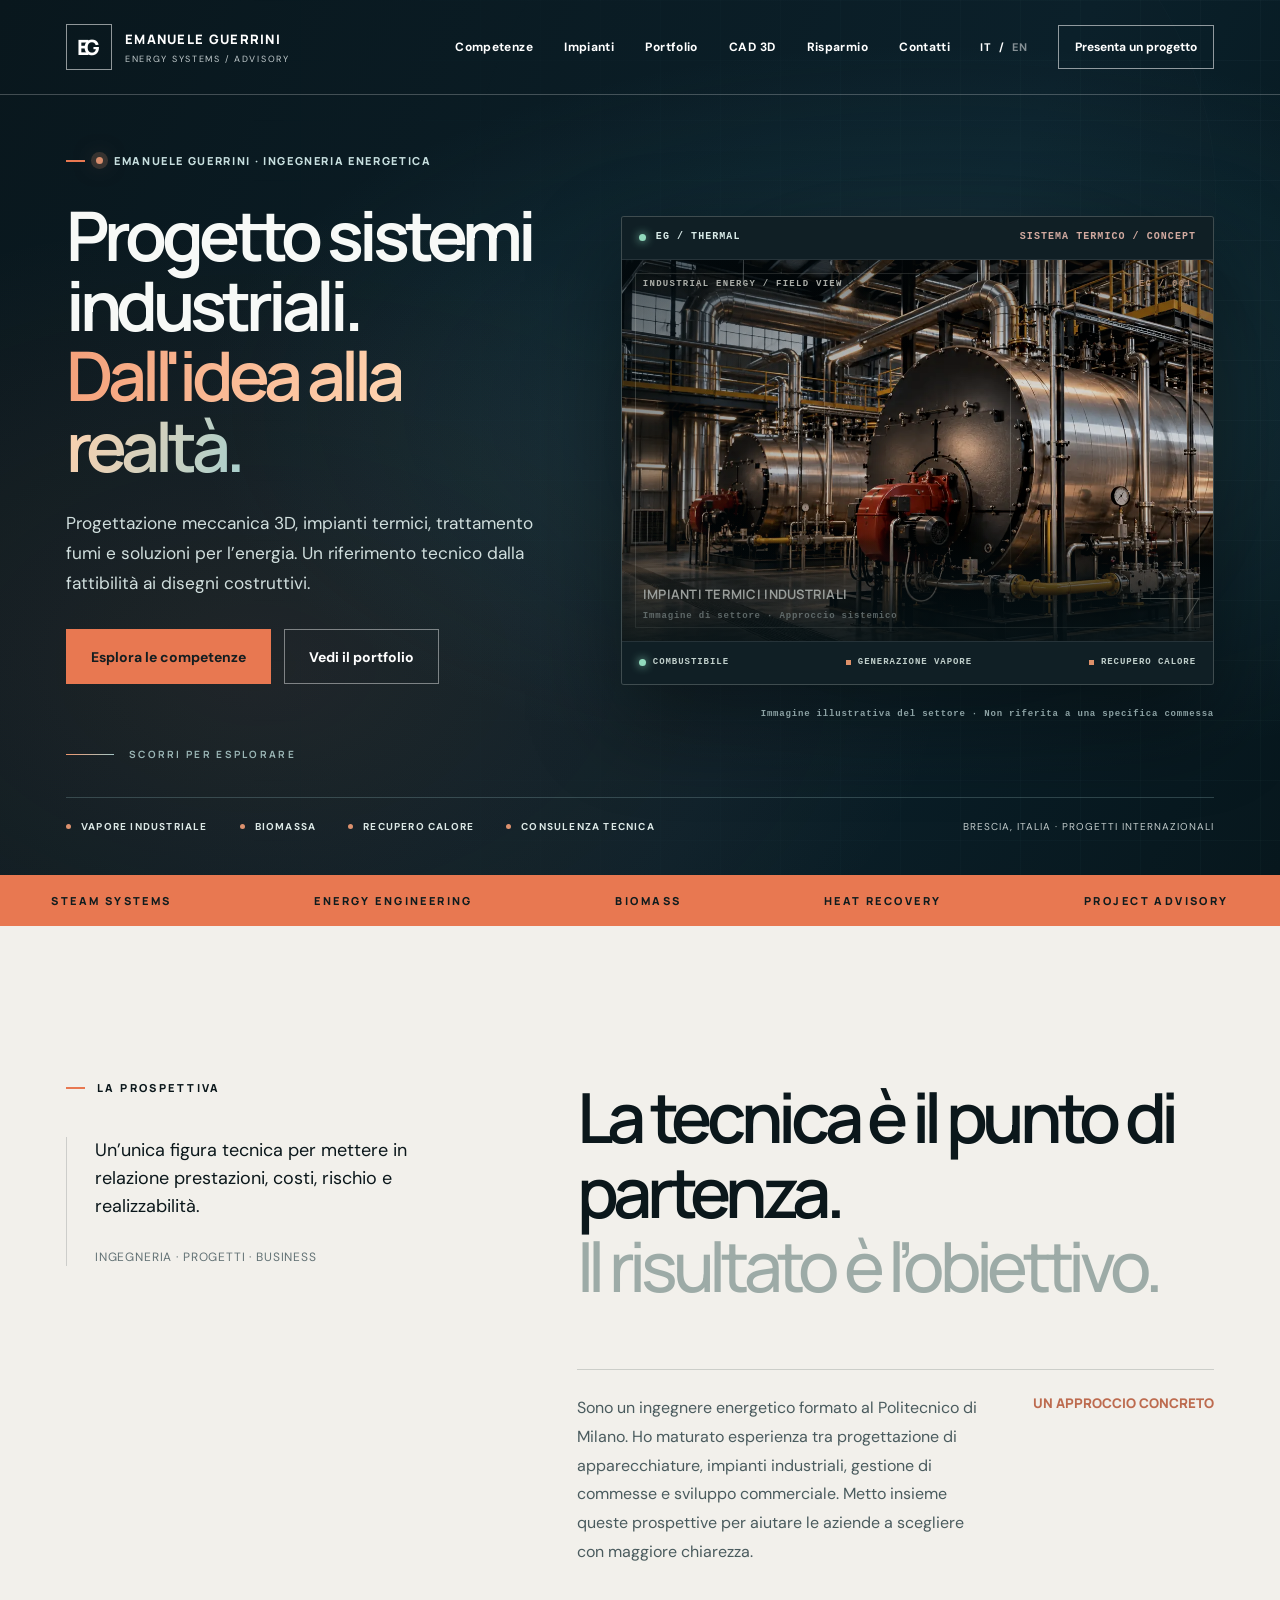
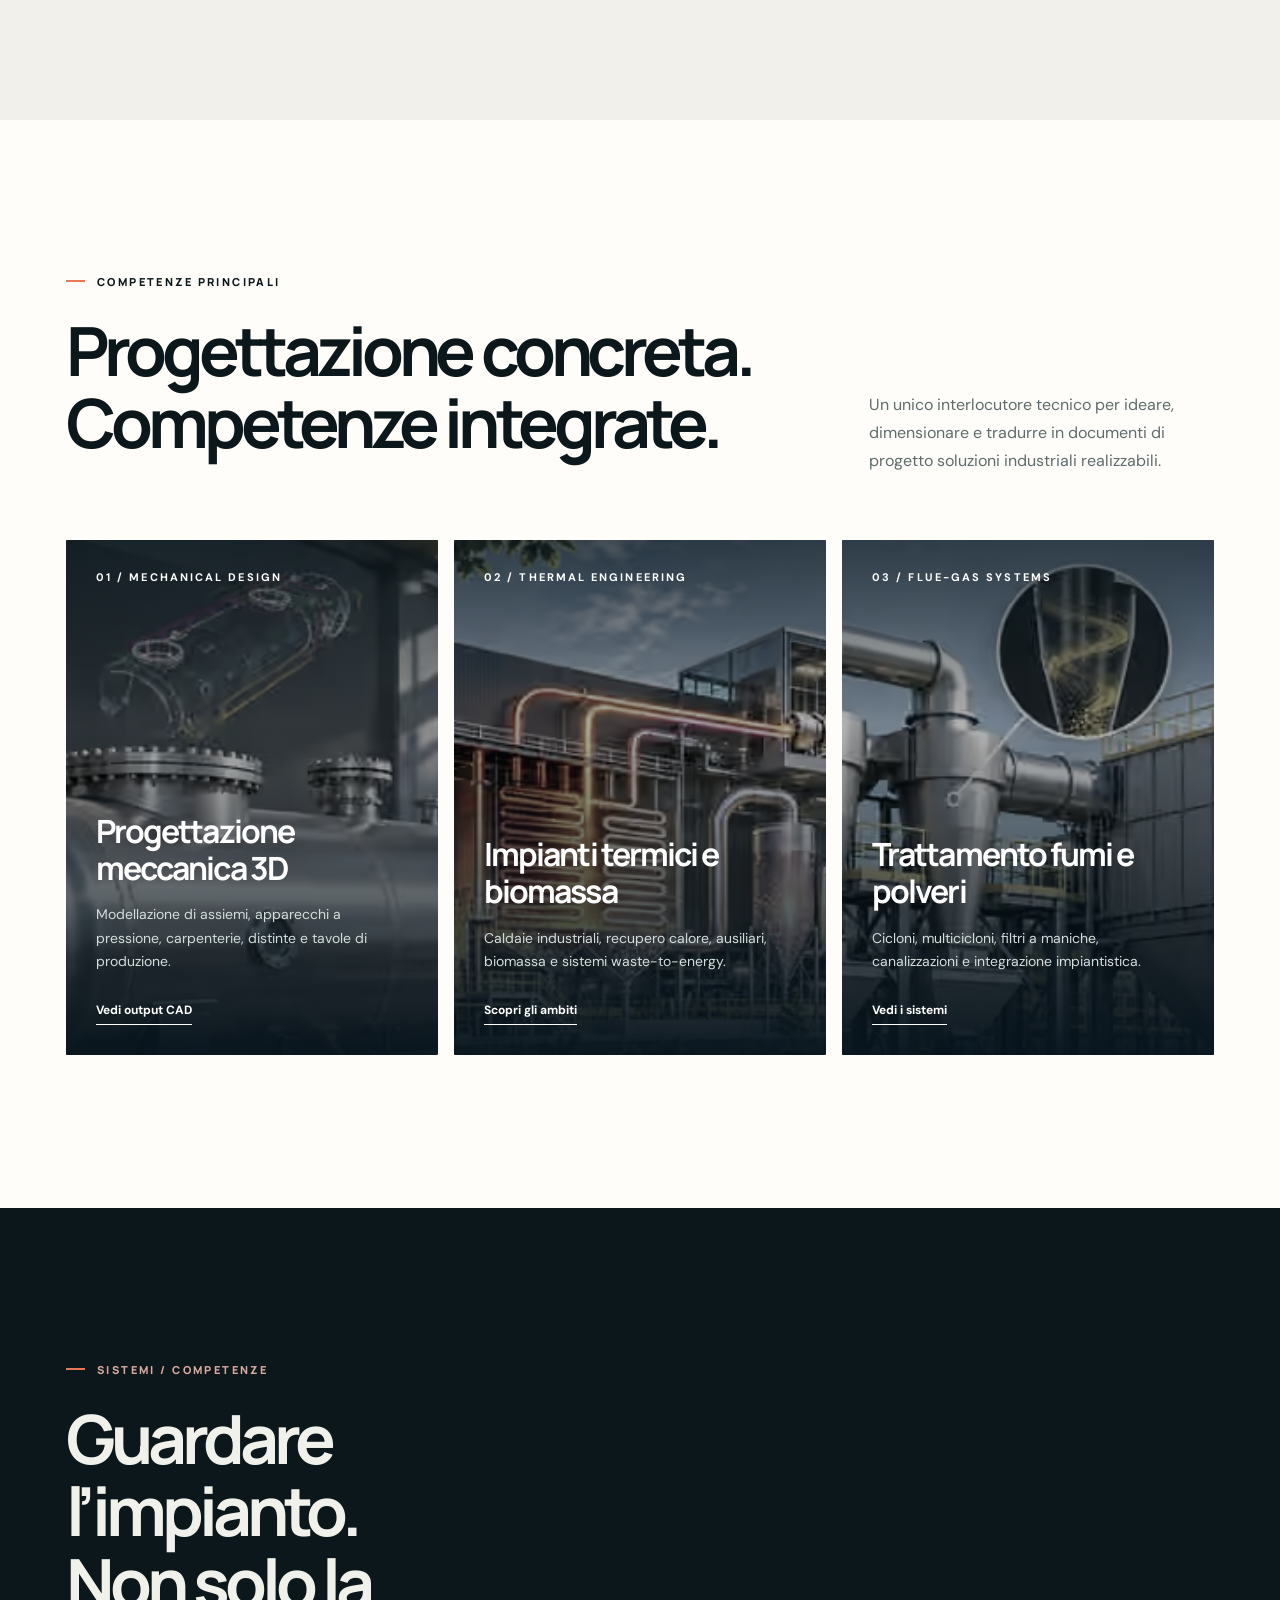
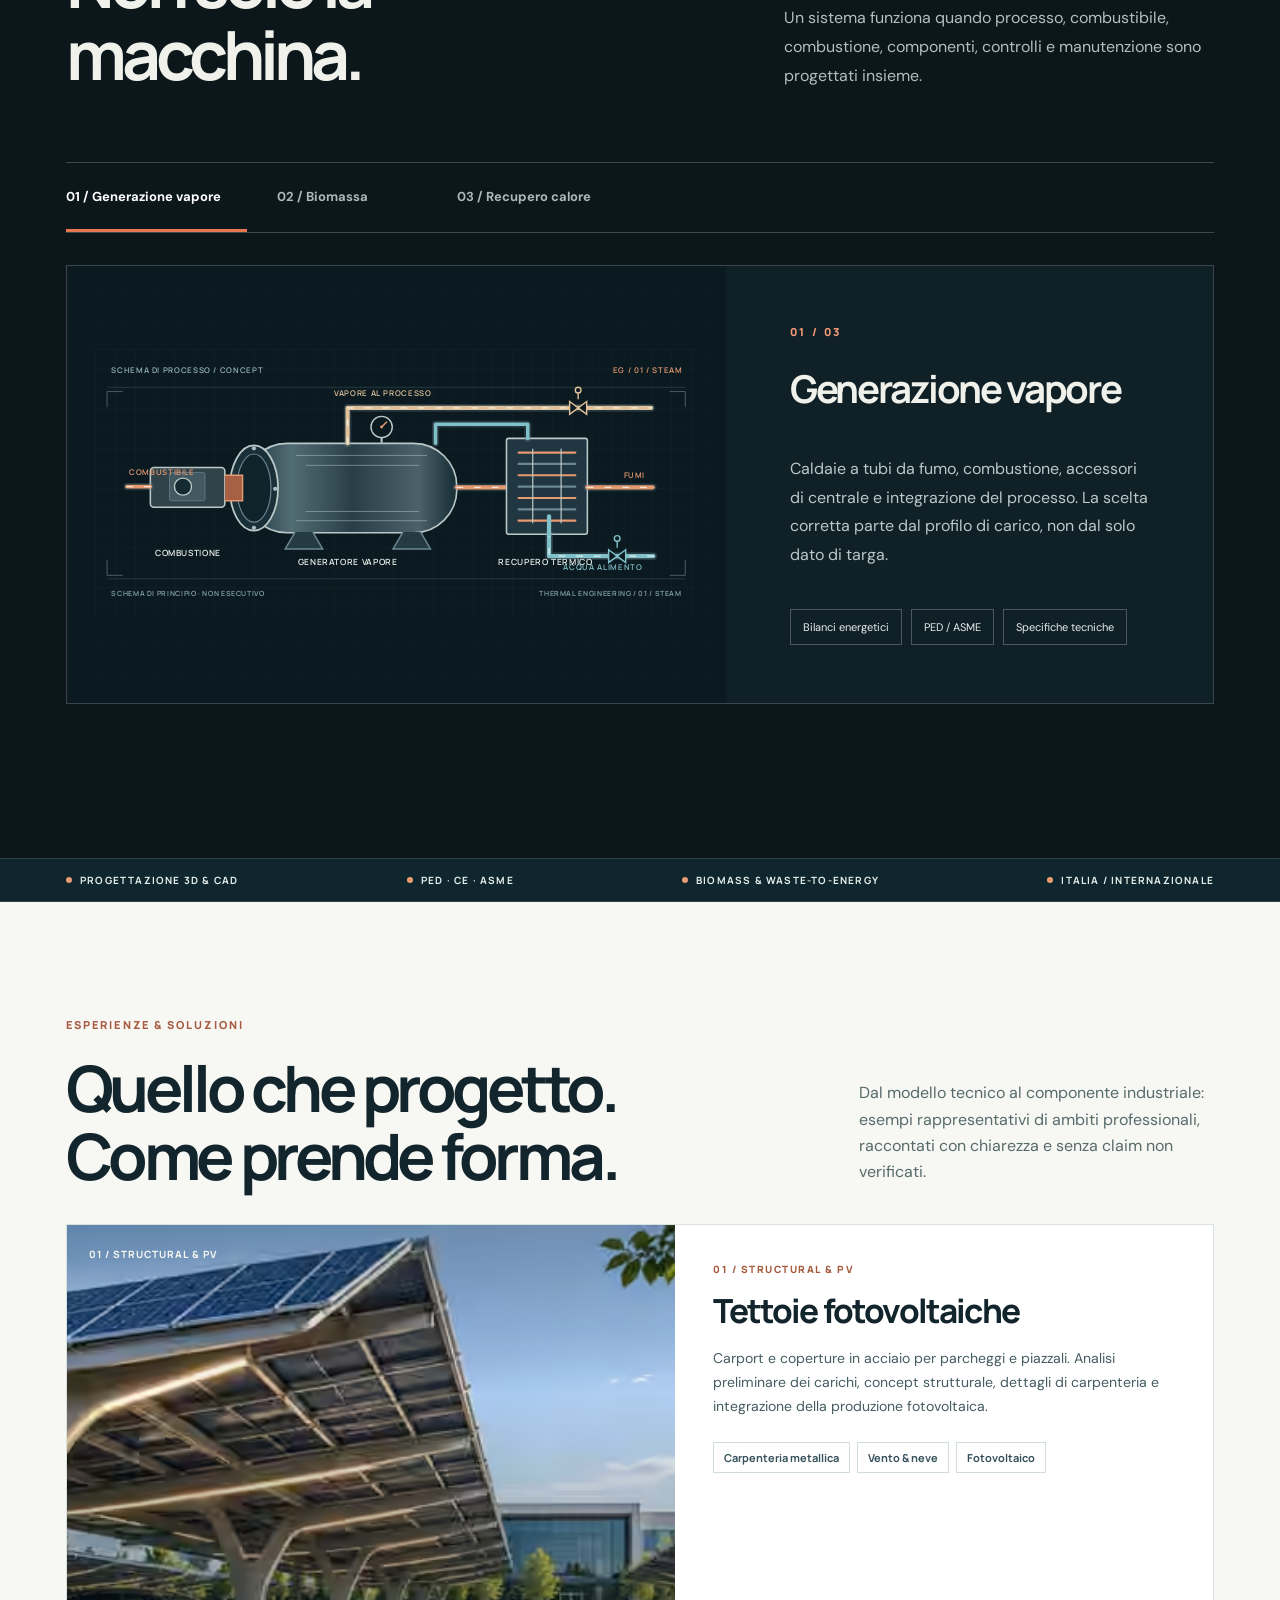
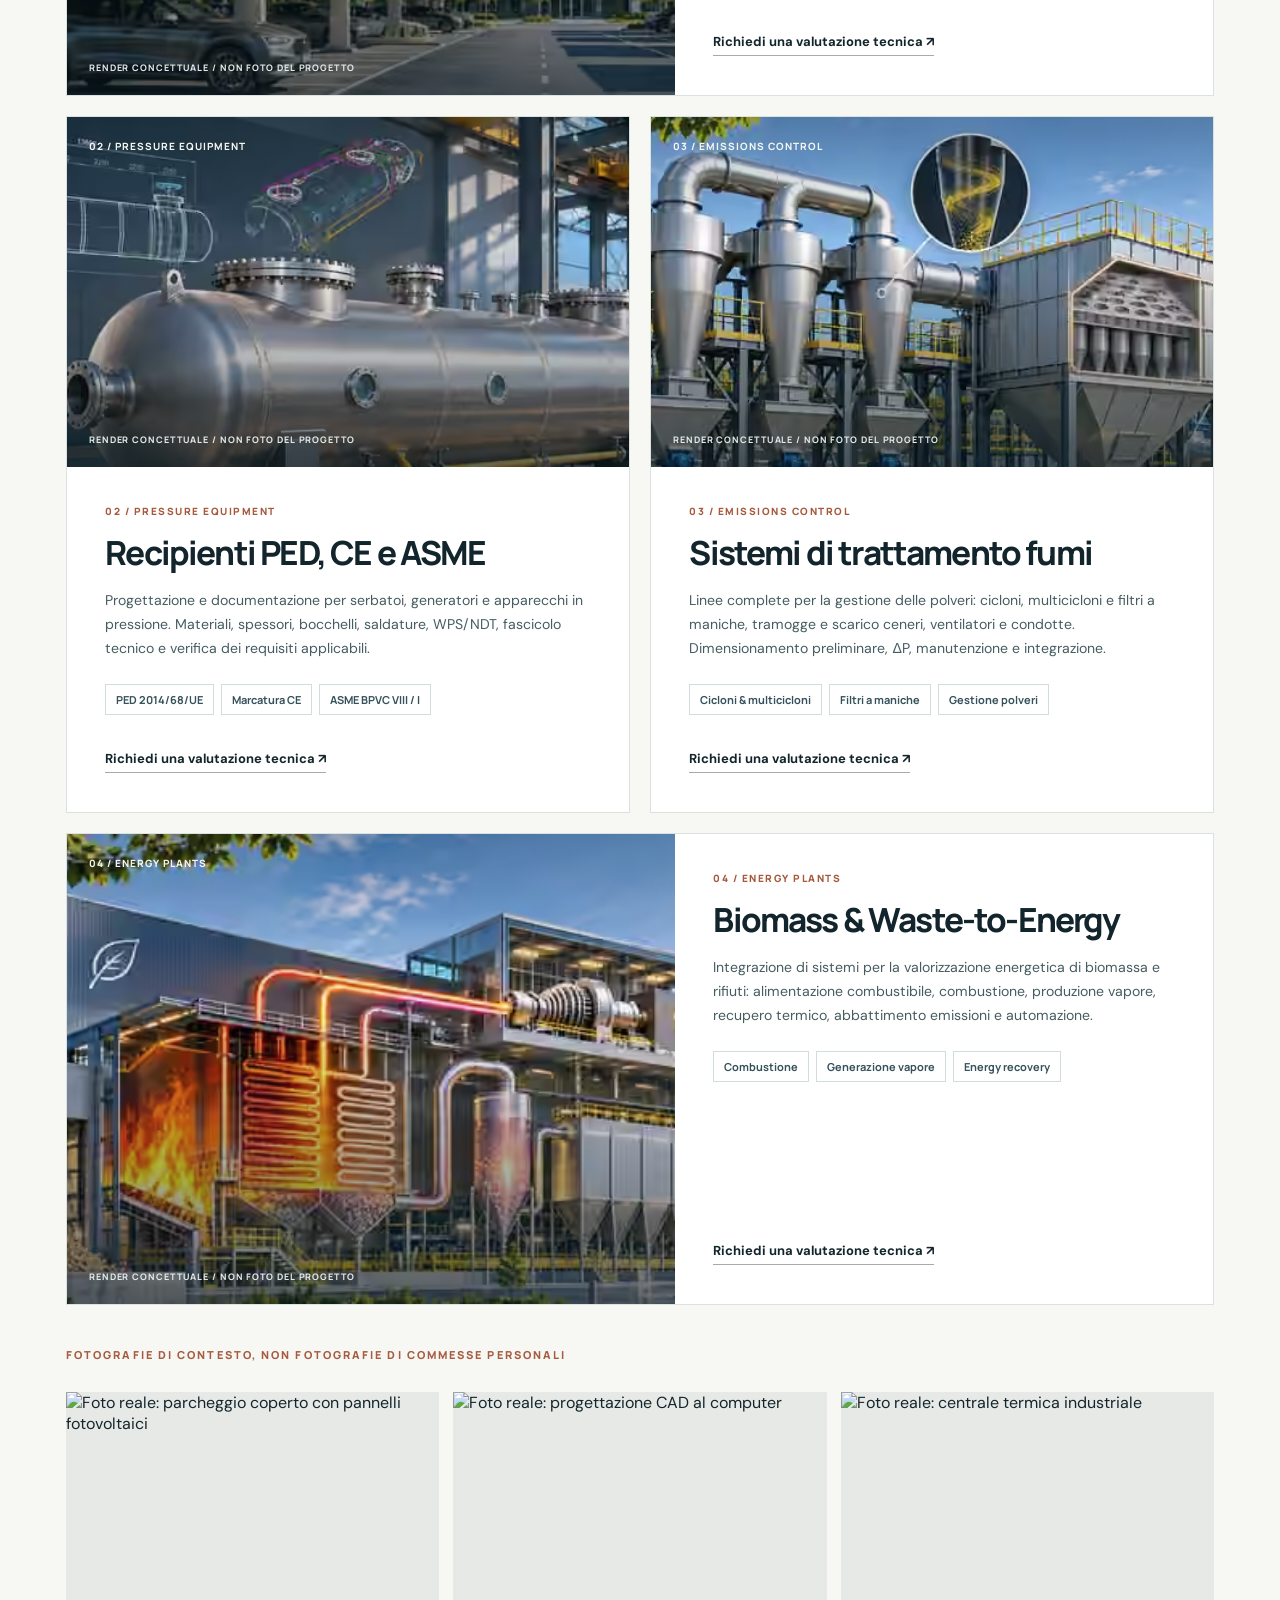
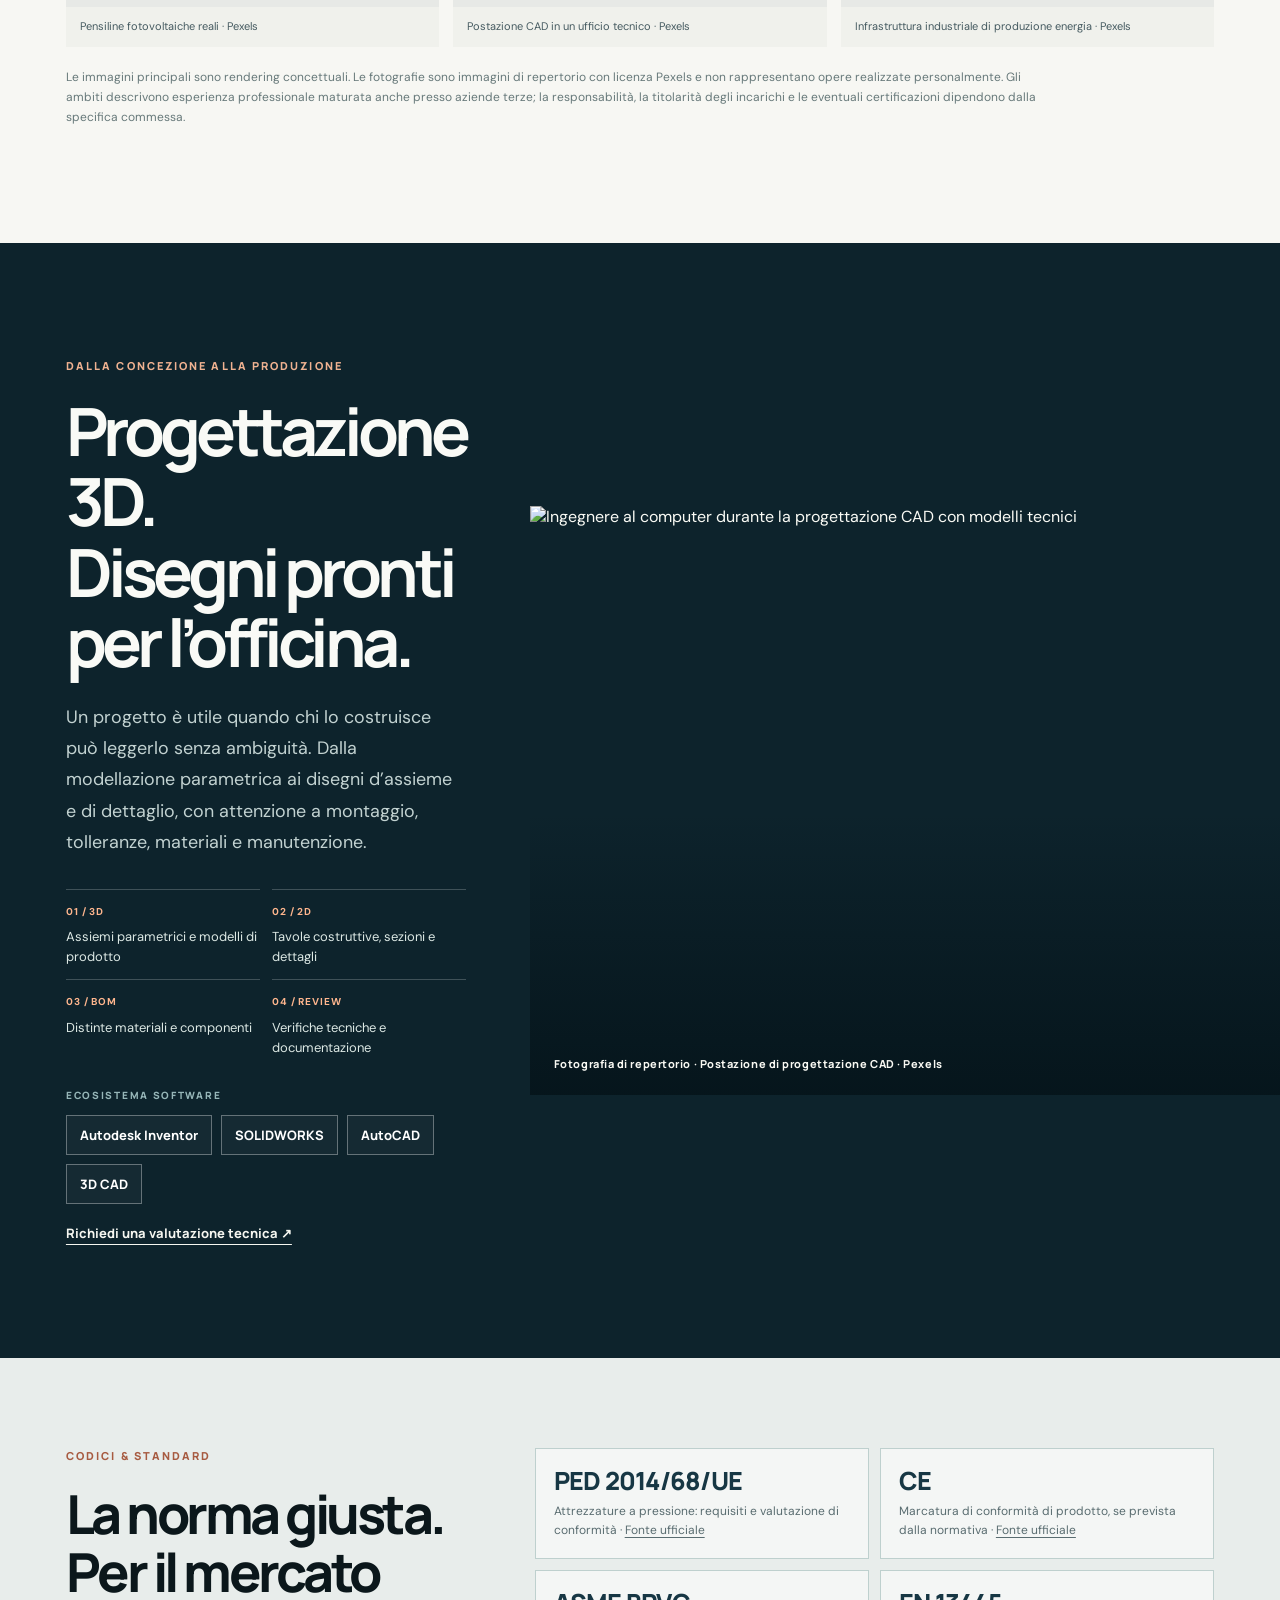
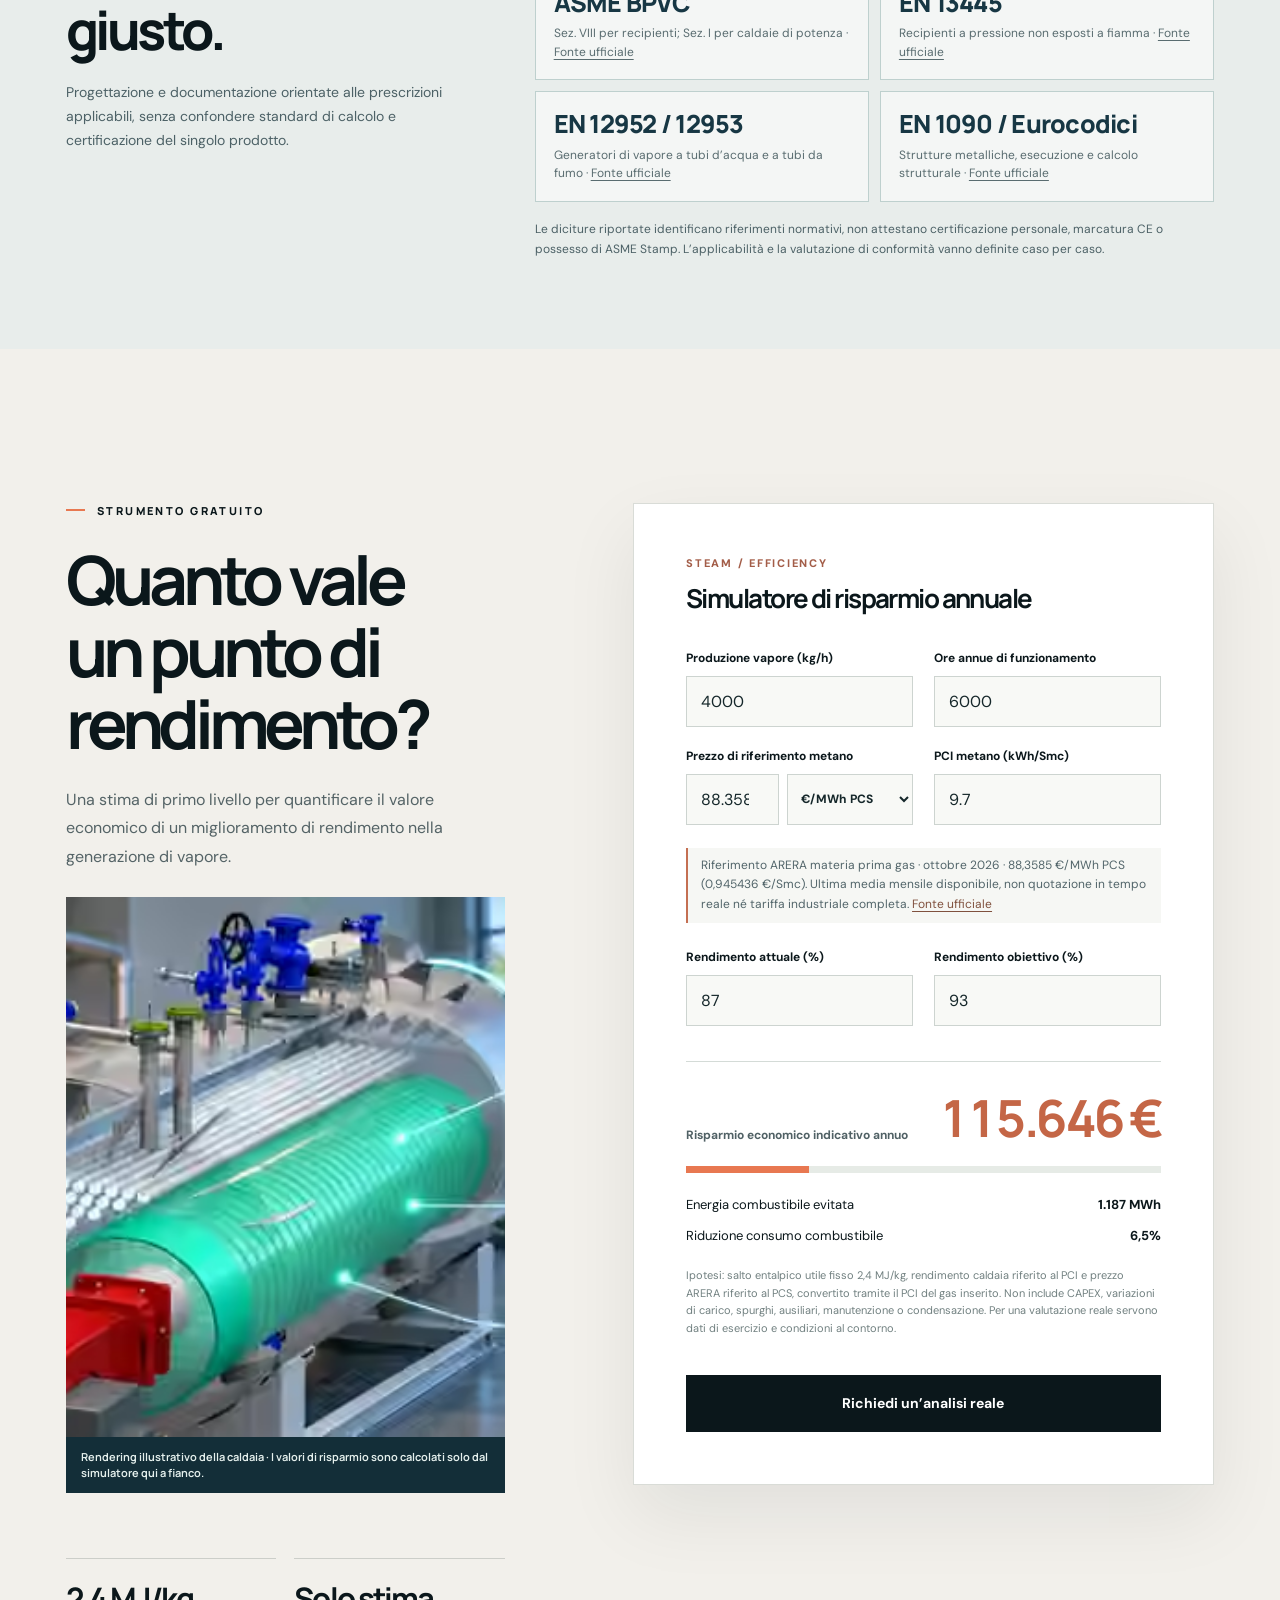
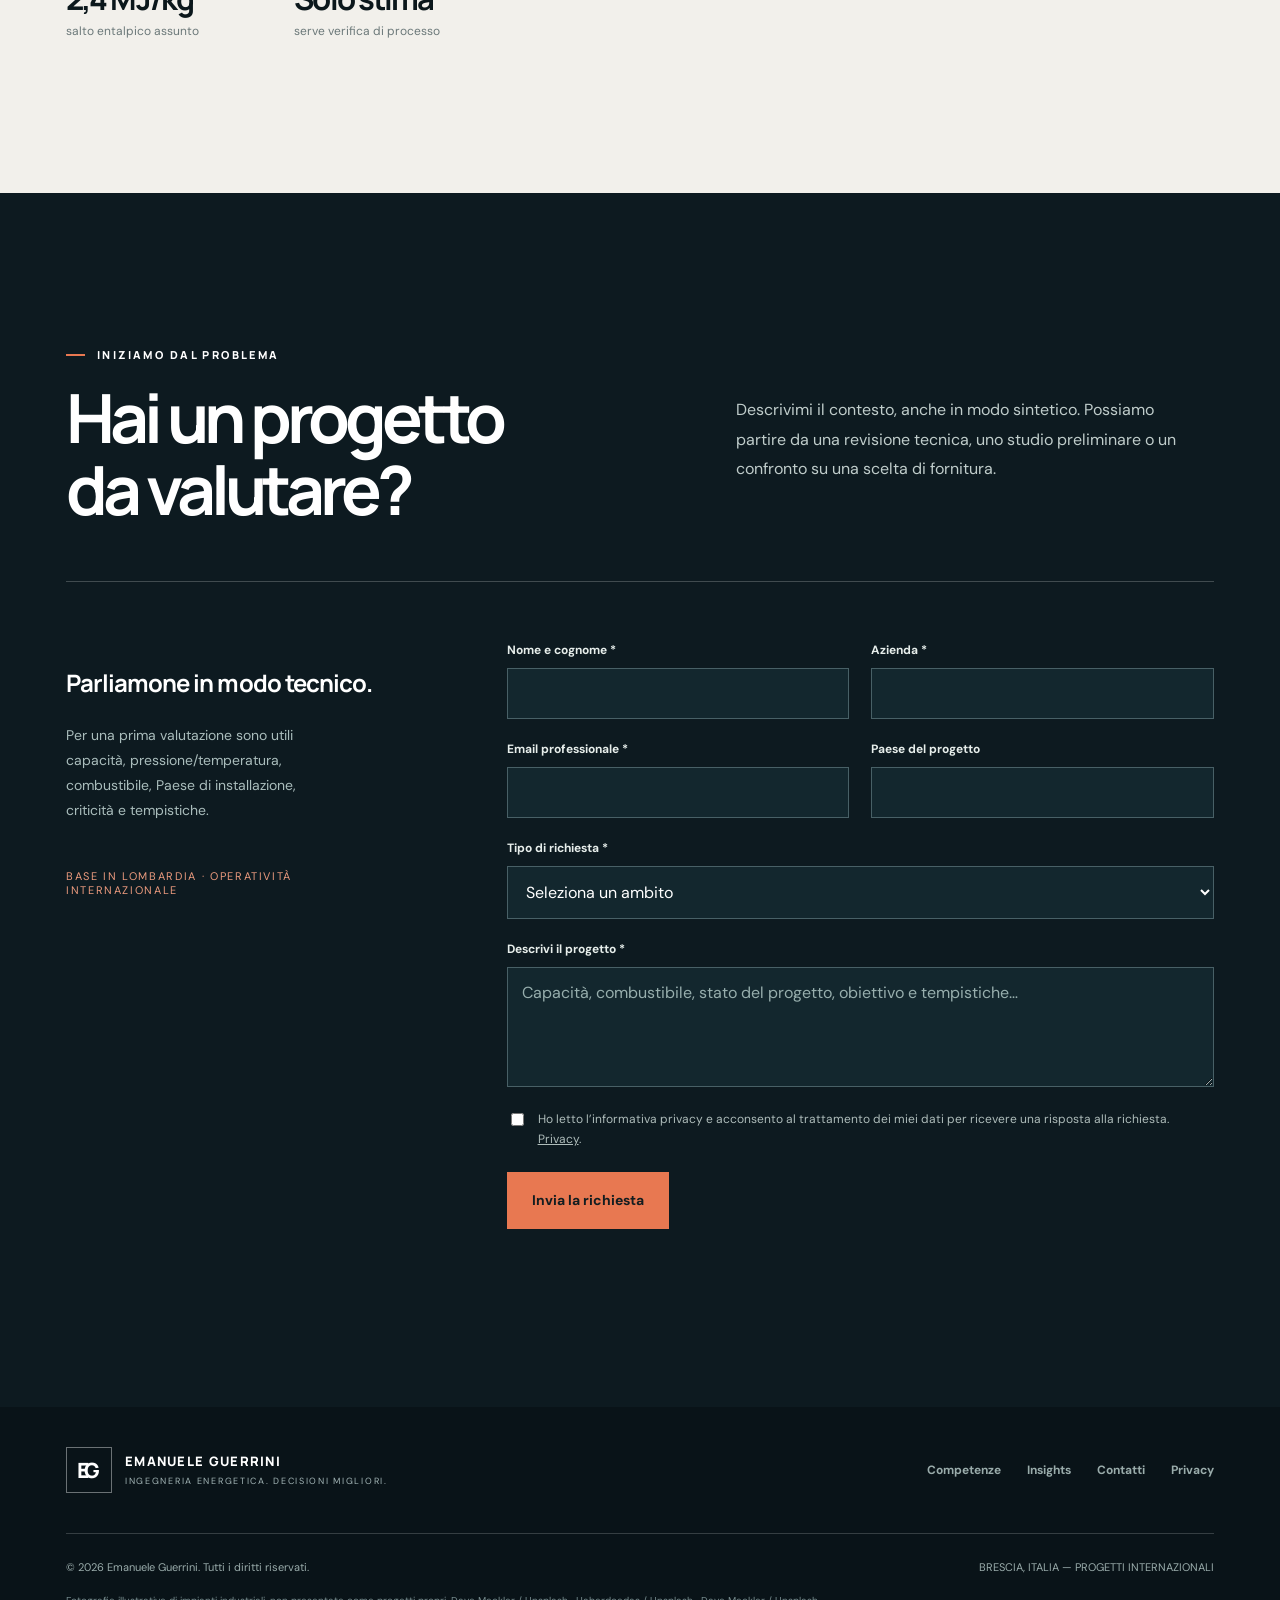
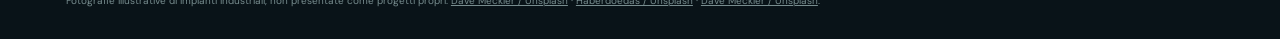
==== index.html @ baec6387 "feat: unify personal brand, portfolio, 3D CAD, compliance and SEO on homepage" ====
<!DOCTYPE html>
<html lang="it" data-type="service" data-radius="sharp" data-buttons="square" data-motion="quiet">
<head><meta charset="utf-8"><meta name="viewport" content="width=device-width,initial-scale=1"><meta name="theme-color" content="#0b171b"><meta name="page-type" content="service"><meta name="site-kind" content="other">
<title>Emanuele Guerrini | Ingegnere Energetico e Progettazione Industriale a Brescia</title>
<meta name="description" content="Emanuele Guerrini, ingegnere energetico a Brescia: progettazione 3D Inventor e SOLIDWORKS, recipienti PED/CE e ASME, caldaie, trattamento fumi, biomassa e tettoie fotovoltaiche."><meta name="robots" content="index,follow,max-image-preview:large"><link rel="canonical" href="https://emanueleguerrini.com/"><link rel="alternate" hreflang="it" href="https://emanueleguerrini.com/"><link rel="alternate" hreflang="en" href="https://emanueleguerrini.com/en/"><link rel="alternate" hreflang="x-default" href="https://emanueleguerrini.com/"><link rel="icon" href="assets/favicon.svg" type="image/svg+xml"><link rel="preconnect" href="https://fonts.googleapis.com"><link rel="preconnect" href="https://fonts.gstatic.com" crossorigin><link rel="preconnect" href="https://images.unsplash.com"><link rel="stylesheet" href="assets/site.css?v=20261111visual"><meta property="og:type" content="website"><meta property="og:title" content="Emanuele Guerrini | Ingegnere Energetico e Progettazione Industriale a Brescia"><meta property="og:description" content="Emanuele Guerrini, ingegnere energetico a Brescia: progettazione 3D Inventor e SOLIDWORKS, recipienti PED/CE e ASME, caldaie, trattamento fumi, biomassa e tettoie fotovoltaiche."><meta property="og:url" content="https://emanueleguerrini.com/"><meta property="og:image" content="https://emanueleguerrini.com/assets/og-cover.png">
<script type="application/ld+json">{"@context":"https://schema.org","@graph":[{"@type":"WebSite","@id":"https://emanueleguerrini.com/#website","name":"Emanuele Guerrini | Energy Engineering","url":"https://emanueleguerrini.com/","inLanguage":["it","en"]},{"@type":"Person","@id":"https://emanueleguerrini.com/#person","name":"Emanuele Guerrini","url":"https://emanueleguerrini.com/","jobTitle":"Ingegnere energetico","description":"Emanuele Guerrini, ingegnere energetico a Brescia: progettazione 3D Inventor e SOLIDWORKS, recipienti PED/CE e ASME, caldaie, trattamento fumi, biomassa e tettoie fotovoltaiche.","alumniOf":{"@type":"CollegeOrUniversity","name":"Politecnico di Milano"},"knowsAbout":["Industrial energy engineering","Pressure equipment","PED 2014/68/EU","ASME BPVC","3D mechanical CAD","Autodesk Inventor","SOLIDWORKS","Industrial flue-gas treatment","Biomass and waste-to-energy","Photovoltaic structures"]},{"@type":"WebPage","@id":"https://emanueleguerrini.com/#webpage","url":"https://emanueleguerrini.com/","name":"Emanuele Guerrini | Ingegnere Energetico e Progettazione Industriale a Brescia","isPartOf":{"@id":"https://emanueleguerrini.com/#website"},"about":{"@id":"https://emanueleguerrini.com/#person"},"inLanguage":"it","primaryImageOfPage":{"@type":"ImageObject","url":"https://emanueleguerrini.com/assets/og-cover.png"}}]}</script>
<link rel="stylesheet" href="assets/visual-refinement.css?v=20261111v2"><script src="assets/site.js?v=20261111visual" defer></script><script src="assets/industrial-diagrams.js?v=20261111v2" defer></script><link rel="stylesheet" href="assets/personal-brand-v3.css?v=20261112a"><script src="assets/personal-brand-v3.js?v=20261112a" defer></script></head>
<body><div class="page-scroll-progress" aria-hidden="true"><span></span></div><a class="skip" href="#main">Vai al contenuto</a>
<header class="site-header"><div class="header-inner wrap"><a class="wordmark" href="index.html" aria-label="Emanuele Guerrini home"><span class="mark" aria-hidden="true">EG</span><span><span class="wordmark-name">EMANUELE GUERRINI</span><span class="wordmark-role">ENERGY SYSTEMS / ADVISORY</span></span></a><nav class="nav-links" id="navigation" data-nav aria-label="Navigazione principale"><a href="#expertise">Competenze</a><a href="#systems">Impianti</a><a href="#projects">Portfolio</a><a href="#cad">CAD 3D</a><a href="#tools">Risparmio</a><a href="#contact">Contatti</a></nav><div class="locale"><a href="index.html" aria-current="page">IT</a><span>/</span><a href="en/index.html" >EN</a></div><a class="header-cta" href="#contact">Presenta un progetto </a><button class="nav-toggle" data-nav-toggle aria-controls="navigation" aria-expanded="false" aria-label="Open menu"><svg viewBox="0 0 24 24" fill="none" stroke="currentColor" stroke-width="1.7"><path d="M2 7h20M2 17h20"/></svg></button></div></header>
<main id="main"><section class="hero hero-cinematic" id="top"><div class="hero-canvas" aria-hidden="true"></div><div class="hero-content wrap">
<div class="hero-headline" data-reveal><div class="eyebrow"><span class="hero-status-dot" aria-hidden="true"></span>EMANUELE GUERRINI · INGEGNERIA ENERGETICA</div><h1>Progetto sistemi industriali.<br><em>Dall'idea alla realtà.</em></h1><p class="hero-intro">Progettazione meccanica 3D, impianti termici, trattamento fumi e soluzioni per l’energia. Un riferimento tecnico dalla fattibilità ai disegni costruttivi.</p>
<div class="hero-actions"><a class="btn" href="#expertise">Esplora le competenze</a><a class="btn btn-outline" href="#projects">Vedi il portfolio</a></div>
<div class="hero-scroll-cue"><span class="scroll-cue-line" aria-hidden="true"></span>Scorri per esplorare</div></div>
<div class="hero-visual" aria-label="VISUALIZZAZIONE TECNICA">
<div class="visual-halo" aria-hidden="true"></div>
<div class="visual-card">
<div class="visual-card-top"><span class="visual-indicator"><i aria-hidden="true"></i>EG / THERMAL</span><span>SISTEMA TERMICO / CONCEPT</span></div>
<figure class="hero-photograph"><img src="assets/industrial-boiler-hero.webp" alt="Vista di un impianto termico industriale con macchinari e tubazioni" width="1400" height="788" loading="eager" fetchpriority="high" decoding="async"><span class="hero-photo-guides" aria-hidden="true"></span><span class="hero-photo-topline"><span>INDUSTRIAL ENERGY / FIELD VIEW</span><span>EG / 001</span></span><figcaption class="hero-photo-caption"><span>IMPIANTI TERMICI INDUSTRIALI<small>Immagine di settore · Approccio sistemico</small></span><span class="hero-photo-lines" aria-hidden="true"></span></figcaption></figure>
<div class="visual-card-bottom"><span><i class="visual-led" aria-hidden="true"></i>COMBUSTIBILE</span><span>GENERAZIONE VAPORE</span><span>RECUPERO CALORE</span></div>
</div>

<div class="visual-caption">Immagine illustrativa del settore · Non riferita a una specifica commessa</div></div>
<div class="hero-bottom"><div class="hero-keywords"><span>VAPORE INDUSTRIALE</span><span>BIOMASSA</span><span>RECUPERO CALORE</span><span>CONSULENZA TECNICA</span></div><div class="hero-index">BRESCIA, ITALIA · PROGETTI INTERNAZIONALI</div></div>
</div></section>
<div class="marquee" aria-hidden="true"><div class="marquee-track"><span>STEAM SYSTEMS</span><span>ENERGY ENGINEERING</span><span>BIOMASS</span><span>HEAT RECOVERY</span><span>PROJECT ADVISORY</span></div></div>
<section class="intro section" id="about"><div class="wrap intro-grid"><div class="intro-aside"><div class="eyebrow">LA PROSPETTIVA</div><div class="intro-rule"><p>Un’unica figura tecnica per mettere in relazione prestazioni, costi, rischio e realizzabilità.</p><span>INGEGNERIA · PROGETTI · BUSINESS</span></div></div><div class="intro-main"><h2>La tecnica è il punto di partenza.<br><i>Il risultato è l’obiettivo.</i></h2><div class="intro-detail"><p>Sono un ingegnere energetico formato al Politecnico di Milano. Ho maturato esperienza tra progettazione di apparecchiature, impianti industriali, gestione di commesse e sviluppo commerciale. Metto insieme queste prospettive per aiutare le aziende a scegliere con maggiore chiarezza.</p><small>UN APPROCCIO CONCRETO</small></div></div></div></section>
<section class="services section" id="expertise"><div class="wrap"><div class="section-heading"><div><div class="eyebrow">COMPETENZE PRINCIPALI</div><h2 class="section-title">Progettazione concreta.<br>Competenze integrate.</h2></div><p>Un unico interlocutore tecnico per ideare, dimensionare e tradurre in documenti di progetto soluzioni industriali realizzabili.</p></div><div class="services-grid"><a class="service-card" href="#cad"><div class="service-photo"><img src="assets/portfolio-pressure.avif" alt="" width="740" height="920" loading="lazy" decoding="async"></div><div class="service-top"><span>01 / MECHANICAL DESIGN</span></div><div class="service-copy"><h3>Progettazione meccanica 3D</h3><p>Modellazione di assiemi, apparecchi a pressione, carpenterie, distinte e tavole di produzione.</p><span class="text-link">Vedi output CAD</span></div></a><a class="service-card" href="#projects"><div class="service-photo"><img src="assets/portfolio-biomass.avif" alt="" width="740" height="920" loading="lazy" decoding="async"></div><div class="service-top"><span>02 / THERMAL ENGINEERING</span></div><div class="service-copy"><h3>Impianti termici e biomassa</h3><p>Caldaie industriali, recupero calore, ausiliari, biomassa e sistemi waste-to-energy.</p><span class="text-link">Scopri gli ambiti</span></div></a><a class="service-card" href="#projects"><div class="service-photo"><img src="assets/portfolio-cyclones.avif" alt="" width="740" height="920" loading="lazy" decoding="async"></div><div class="service-top"><span>03 / FLUE-GAS SYSTEMS</span></div><div class="service-copy"><h3>Trattamento fumi e polveri</h3><p>Cicloni, multicicloni, filtri a maniche, canalizzazioni e integrazione impiantistica.</p><span class="text-link">Vedi i sistemi</span></div></a></div></div></section>
<section class="systems section" id="systems"><div class="wrap"><div class="systems-top"><div><div class="eyebrow">SISTEMI / COMPETENZE</div><h2 class="section-title">Guardare l’impianto.<br>Non solo la macchina.</h2></div><p>Un sistema funziona quando processo, combustibile, combustione, componenti, controlli e manutenzione sono progettati insieme.</p></div><div class="system-tabs" role="tablist" aria-label="Engineering systems"><button data-system="steam" role="tab" aria-selected="true" type="button">01 / Generazione vapore</button><button data-system="biomass" role="tab" aria-selected="false" type="button">02 / Biomassa</button><button data-system="recovery" role="tab" aria-selected="false" type="button">03 / Recupero calore</button></div><div class="system-console"><div class="console-visual" id="system-visual"></div><div class="console-data"><span id="system-id" class="data-id">01 / 03</span><h3 id="system-title">Generazione vapore</h3><p id="system-description">Un sistema funziona quando processo, combustibile, combustione, componenti, controlli e manutenzione sono progettati insieme.</p><div class="console-tags" id="system-tags"><span>Energy engineering</span></div></div></div></div></section><div class="eg-feature-strip"><div class="wrap"><span><b aria-hidden="true"></b>PROGETTAZIONE 3D & CAD</span><span><b aria-hidden="true"></b>PED · CE · ASME</span><span><b aria-hidden="true"></b>BIOMASS & WASTE-TO-ENERGY</span><span><b aria-hidden="true"></b>ITALIA / INTERNAZIONALE</span></div></div>
<section class="eg-portfolio-v3" id="projects" aria-labelledby="eg-projects-heading"><div class="wrap"><div class="eg-section-kicker">ESPERIENZE & SOLUZIONI</div><div class="eg-section-head"><h2 class="section-title" id="eg-projects-heading">Quello che progetto.<br>Come prende forma.</h2><p>Dal modello tecnico al componente industriale: esempi rappresentativi di ambiti professionali, raccontati con chiarezza e senza claim non verificati.</p></div><div class="eg-project-grid"><article class="eg-project eg-project--wide eg-reveal"><div class="eg-project-media"><img src="assets/portfolio-solar.avif" alt="Rendering illustrativo di una pensilina fotovoltaica per parcheggio" width="1200" height="675" loading="lazy" decoding="async"><span class="eg-photo-index">01 / STRUCTURAL & PV</span><span class="eg-photo-label">RENDER CONCETTUALE / NON FOTO DEL PROGETTO</span></div><div class="eg-project-copy"><span class="eg-project-cat">01 / STRUCTURAL & PV</span><h3>Tettoie fotovoltaiche</h3><p>Carport e coperture in acciaio per parcheggi e piazzali. Analisi preliminare dei carichi, concept strutturale, dettagli di carpenteria e integrazione della produzione fotovoltaica.</p><div class="eg-project-details"><span>Carpenteria metallica</span><span>Vento & neve</span><span>Fotovoltaico</span></div><a class="eg-project-cta" href="#contact" data-request-scope="Other">Richiedi una valutazione tecnica ↗</a></div></article><article class="eg-project  eg-reveal"><div class="eg-project-media"><img src="assets/portfolio-pressure.avif" alt="Rendering illustrativo di recipiente industriale cilindrico in pressione" width="1200" height="675" loading="lazy" decoding="async"><span class="eg-photo-index">02 / PRESSURE EQUIPMENT</span><span class="eg-photo-label">RENDER CONCETTUALE / NON FOTO DEL PROGETTO</span></div><div class="eg-project-copy"><span class="eg-project-cat">02 / PRESSURE EQUIPMENT</span><h3>Recipienti PED, CE e ASME</h3><p>Progettazione e documentazione per serbatoi, generatori e apparecchi in pressione. Materiali, spessori, bocchelli, saldature, WPS/NDT, fascicolo tecnico e verifica dei requisiti applicabili.</p><div class="eg-project-details"><span>PED 2014/68/UE</span><span>Marcatura CE</span><span>ASME BPVC VIII / I</span></div><a class="eg-project-cta" href="#contact" data-request-scope="Other">Richiedi una valutazione tecnica ↗</a></div></article><article class="eg-project  eg-reveal"><div class="eg-project-media"><img src="assets/portfolio-cyclones.avif" alt="Rendering illustrativo di un sistema di separazione delle polveri e multicicloni" width="1200" height="675" loading="lazy" decoding="async"><span class="eg-photo-index">03 / EMISSIONS CONTROL</span><span class="eg-photo-label">RENDER CONCETTUALE / NON FOTO DEL PROGETTO</span></div><div class="eg-project-copy"><span class="eg-project-cat">03 / EMISSIONS CONTROL</span><h3>Sistemi di trattamento fumi</h3><p>Linee complete per la gestione delle polveri: cicloni, multicicloni e filtri a maniche, tramogge e scarico ceneri, ventilatori e condotte. Dimensionamento preliminare, ΔP, manutenzione e integrazione.</p><div class="eg-project-details"><span>Cicloni & multicicloni</span><span>Filtri a maniche</span><span>Gestione polveri</span></div><a class="eg-project-cta" href="#contact" data-request-scope="Other">Richiedi una valutazione tecnica ↗</a></div></article><article class="eg-project eg-project--wide eg-reveal"><div class="eg-project-media"><img src="assets/portfolio-biomass.avif" alt="Rendering illustrativo di impianto a biomassa e recupero energetico" width="1200" height="675" loading="lazy" decoding="async"><span class="eg-photo-index">04 / ENERGY PLANTS</span><span class="eg-photo-label">RENDER CONCETTUALE / NON FOTO DEL PROGETTO</span></div><div class="eg-project-copy"><span class="eg-project-cat">04 / ENERGY PLANTS</span><h3>Biomass & Waste-to-Energy</h3><p>Integrazione di sistemi per la valorizzazione energetica di biomassa e rifiuti: alimentazione combustibile, combustione, produzione vapore, recupero termico, abbattimento emissioni e automazione.</p><div class="eg-project-details"><span>Combustione</span><span>Generazione vapore</span><span>Energy recovery</span></div><a class="eg-project-cta" href="#contact" data-request-scope="Other">Richiedi una valutazione tecnica ↗</a></div></article></div><div class="eg-section-kicker" style="margin-top:42px">Fotografie di contesto, non fotografie di commesse personali</div><div class="eg-real-gallery"><figure><img src="https://images.pexels.com/photos/9799728/pexels-photo-9799728.jpeg?auto=compress&amp;cs=tinysrgb&amp;w=950" width="950" height="640" loading="lazy" decoding="async" alt="Foto reale: parcheggio coperto con pannelli fotovoltaici"><figcaption>Pensiline fotovoltaiche reali · <a href="https://www.pexels.com/photo/cars-parked-on-parking-lot-9799728/" target="_blank" rel="noopener noreferrer">Pexels</a></figcaption></figure><figure><img src="https://images.pexels.com/photos/19895882/pexels-photo-19895882.jpeg?auto=compress&amp;cs=tinysrgb&amp;w=950" width="950" height="640" loading="lazy" decoding="async" alt="Foto reale: progettazione CAD al computer"><figcaption>Postazione CAD in un ufficio tecnico · <a href="https://www.pexels.com/photo/engineer-working-in-office-19895882/" target="_blank" rel="noopener noreferrer">Pexels</a></figcaption></figure><figure><img src="https://images.pexels.com/photos/4372173/pexels-photo-4372173.jpeg?auto=compress&amp;cs=tinysrgb&amp;w=950" width="950" height="640" loading="lazy" decoding="async" alt="Foto reale: centrale termica industriale"><figcaption>Infrastruttura industriale di produzione energia · <a href="https://www.pexels.com/photo/industrial-chimneys-on-power-plant-platform-under-sky-4372173/" target="_blank" rel="noopener noreferrer">Pexels</a></figcaption></figure></div><p class="eg-source-note">Le immagini principali sono rendering concettuali. Le fotografie sono immagini di repertorio con licenza Pexels e non rappresentano opere realizzate personalmente. Gli ambiti descrivono esperienza professionale maturata anche presso aziende terze; la responsabilità, la titolarità degli incarichi e le eventuali certificazioni dipendono dalla specifica commessa.</p></div></section>
<section class="eg-cad-section" id="cad" aria-labelledby="eg-cad-title"><div class="wrap eg-cad-grid"><div class="eg-reveal"><div class="eg-section-kicker">DALLA CONCEZIONE ALLA PRODUZIONE</div><h2 class="section-title" id="eg-cad-title">Progettazione 3D.<br>Disegni pronti per l’officina.</h2><p class="eg-cad-lead">Un progetto è utile quando chi lo costruisce può leggerlo senza ambiguità. Dalla modellazione parametrica ai disegni d’assieme e di dettaglio, con attenzione a montaggio, tolleranze, materiali e manutenzione.</p><div class="eg-deliverables"><div><strong>01 / 3D</strong>Assiemi parametrici e modelli di prodotto</div><div><strong>02 / 2D</strong>Tavole costruttive, sezioni e dettagli</div><div><strong>03 / BOM</strong>Distinte materiali e componenti</div><div><strong>04 / REVIEW</strong>Verifiche tecniche e documentazione</div></div><div class="eg-software-label">ECOSISTEMA SOFTWARE</div><div class="eg-software" aria-label="ECOSISTEMA SOFTWARE"><span>Autodesk Inventor</span><span>SOLIDWORKS</span><span>AutoCAD</span><span>3D CAD</span></div><a class="eg-inquiry" href="#contact" data-request-scope="Other">Richiedi una valutazione tecnica ↗</a></div><figure class="eg-cad-photo eg-reveal"><img src="https://images.pexels.com/photos/19895882/pexels-photo-19895882.jpeg?auto=compress&amp;cs=tinysrgb&amp;w=1150" alt="Ingegnere al computer durante la progettazione CAD con modelli tecnici" width="1150" height="900" loading="lazy" decoding="async"><figcaption>Fotografia di repertorio · Postazione di progettazione CAD · <a href="https://www.pexels.com/photo/engineer-working-in-office-19895882/" rel="noopener noreferrer" target="_blank">Pexels</a></figcaption></figure></div></section>
<section class="eg-compliance" id="norme" aria-labelledby="eg-norm-heading"><div class="wrap"><div><div class="eg-section-kicker">CODICI & STANDARD</div><h2 id="eg-norm-heading">La norma giusta.<br>Per il mercato giusto.</h2><p>Progettazione e documentazione orientate alle prescrizioni applicabili, senza confondere standard di calcolo e certificazione del singolo prodotto.</p></div><div class="eg-norm-grid"><div class="eg-norm"><strong>PED 2014/68/UE</strong><span>Attrezzature a pressione: requisiti e valutazione di conformità · <a href="https://single-market-economy.ec.europa.eu/sectors/pressure-equipment-and-gas-appliances/pressure-equipment-sector/pressure-equipment-directive_en" rel="noopener noreferrer" target="_blank">Fonte ufficiale</a></span></div><div class="eg-norm"><strong>CE</strong><span>Marcatura di conformità di prodotto, se prevista dalla normativa · <a href="https://single-market-economy.ec.europa.eu/single-market/goods/ce-marking_en" rel="noopener noreferrer" target="_blank">Fonte ufficiale</a></span></div><div class="eg-norm"><strong>ASME BPVC</strong><span>Sez. VIII per recipienti; Sez. I per caldaie di potenza · <a href="https://www.asme.org/certification-accreditation/boiler-and-pressure-vessel-certification" rel="noopener noreferrer" target="_blank">Fonte ufficiale</a></span></div><div class="eg-norm"><strong>EN 13445</strong><span>Recipienti a pressione non esposti a fiamma · <a href="https://single-market-economy.ec.europa.eu/single-market/goods/european-standards/harmonised-standards/pressure-equipment_en" rel="noopener noreferrer" target="_blank">Fonte ufficiale</a></span></div><div class="eg-norm"><strong>EN 12952 / 12953</strong><span>Generatori di vapore a tubi d’acqua e a tubi da fumo · <a href="https://single-market-economy.ec.europa.eu/single-market/goods/european-standards/harmonised-standards/pressure-equipment_en" rel="noopener noreferrer" target="_blank">Fonte ufficiale</a></span></div><div class="eg-norm"><strong>EN 1090 / Eurocodici</strong><span>Strutture metalliche, esecuzione e calcolo strutturale · <a href="https://single-market-economy.ec.europa.eu/single-market/goods/european-standards/harmonised-standards_en" rel="noopener noreferrer" target="_blank">Fonte ufficiale</a></span></div><p class="eg-norm-note">Le diciture riportate identificano riferimenti normativi, non attestano certificazione personale, marcatura CE o possesso di ASME Stamp. L’applicabilità e la valutazione di conformità vanno definite caso per caso.</p></div></div></section>
<section class="calculator section" id="tools"><div class="wrap calc-grid"><div><div class="eyebrow">STRUMENTO GRATUITO</div><h2 class="section-title">Quanto vale<br>un punto di<br>rendimento?</h2><p class="calc-intro">Una stima di primo livello per quantificare il valore economico di un miglioramento di rendimento nella generazione di vapore.</p><figure class="eg-boiler-photo"><img src="assets/portfolio-boiler.avif" alt="Vista sezionata illustrativa di caldaia industriale" loading="lazy" decoding="async" width="960" height="540"><figcaption>Rendering illustrativo della caldaia · I valori di risparmio sono calcolati solo dal simulatore qui a fianco.</figcaption></figure><div class="calc-facts"><div class="calc-fact"><strong>2,4 MJ/kg</strong><small>salto entalpico assunto</small></div><div class="calc-fact"><strong>Solo stima</strong><small>serve verifica di processo</small></div></div></div><div class="calc-card"><div class="calc-label">STEAM / EFFICIENCY</div><h3>Simulatore di risparmio annuale</h3><div class="calc-controls"><div class="field"><label for="calc-steam">Produzione vapore (kg/h)</label><input id="calc-steam" type="number" inputmode="decimal" min="100" max="100000" step="100" value="4000"></div><div class="field"><label for="calc-hours">Ore annue di funzionamento</label><input id="calc-hours" type="number" inputmode="decimal" min="1" max="8760" step="100" value="6000"></div><div class="field gas-price-field"><label for="calc-price">Prezzo di riferimento metano</label><div class="gas-price-input"><input id="calc-price" type="number" inputmode="decimal" min="0" max="1000" step="0.01" value="88.3585"><select id="calc-unit" aria-label="Unità prezzo metano"><option value="mwh">€/MWh PCS</option><option value="smc">€/Smc</option></select></div></div><div class="field gas-lhv-field"><label for="calc-lhv">PCI metano (kWh/Smc)</label><input id="calc-lhv" type="number" inputmode="decimal" min="8" max="11" step="0.1" value="9.7"></div><p class="gas-market-note" id="gas-market-note" role="status">Riferimento ARERA materia prima gas · ottobre 2026 · 88,3585 €/MWh PCS (0,945436 €/Smc). Ultima media mensile disponibile, non quotazione in tempo reale né tariffa industriale completa. <a href="https://www.arera.it/area-operatori/prezzi-e-tariffe/valore-cmemm-vulnerabili" rel="noopener noreferrer" target="_blank">Fonte ufficiale</a></p><div class="field"><label for="calc-efficiency">Rendimento attuale (%)</label><input id="calc-efficiency" type="number" inputmode="decimal" min="40" max="99" step="0.5" value="87"></div><div class="field"><label for="calc-target">Rendimento obiettivo (%)</label><input id="calc-target" type="number" inputmode="decimal" min="41" max="99" step="0.5" value="93"></div></div><div class="calc-results"><div class="calc-main-result"><span>Risparmio economico indicativo annuo</span><output id="calc-euro" aria-live="polite">—</output></div><div class="calc-meter"><i id="calc-meter"></i></div><div class="calc-other"><span>Energia combustibile evitata</span><strong id="calc-energy">—</strong></div><div class="calc-other"><span>Riduzione consumo combustibile</span><strong id="calc-pct">—</strong></div><div class="form-message" id="calc-warning" role="status"></div><p class="disclaimer">Ipotesi: salto entalpico utile fisso 2,4 MJ/kg, rendimento caldaia riferito al PCI e prezzo ARERA riferito al PCS, convertito tramite il PCI del gas inserito. Non include CAPEX, variazioni di carico, spurghi, ausiliari, manutenzione o condensazione. Per una valutazione reale servono dati di esercizio e condizioni al contorno.</p><a class="btn btn-dark" href="#contact" data-request-scope="Feasibility study">Richiedi un’analisi reale </a></div></div></div></section>
<section class="contact section" id="contact"><div class="wrap"><div class="contact-top"><div><div class="eyebrow">INIZIAMO DAL PROBLEMA</div><h2 class="section-title">Hai un progetto<br>da valutare?</h2></div><p>Descrivimi il contesto, anche in modo sintetico. Possiamo partire da una revisione tecnica, uno studio preliminare o un confronto su una scelta di fornitura.</p></div><div class="contact-grid"><div class="contact-details"><h3>Parliamone in modo tecnico.</h3><p>Per una prima valutazione sono utili capacità, pressione/temperatura, combustibile, Paese di installazione, criticità e tempistiche.</p><div class="location">BASE IN LOMBARDIA · OPERATIVITÀ INTERNAZIONALE</div></div><form class="lead-form" method="post" action="contact.php"><input type="hidden" name="lang" value="it"><div class="field" aria-hidden="true"><label for="website">Website</label><input type="text" name="website" id="website" tabindex="-1" autocomplete="off"></div><div class="field"><label for="lead-name">Nome e cognome *</label><input id="lead-name" name="name" required maxlength="100" autocomplete="name"></div><div class="field"><label for="lead-company">Azienda *</label><input id="lead-company" name="company" required maxlength="120" autocomplete="organization"></div><div class="field"><label for="lead-email">Email professionale *</label><input id="lead-email" name="email" required type="email" maxlength="200" autocomplete="email"></div><div class="field"><label for="lead-country">Paese del progetto</label><input id="lead-country" name="country" maxlength="100" autocomplete="country-name"></div><div class="field full"><label for="project-type">Tipo di richiesta *</label><select name="type" id="project-type" required><option value="">Seleziona un ambito</option><option value="Steam systems">Steam systems</option><option value="Heat recovery">Heat recovery</option><option value="Biomass">Biomass</option><option value="Technical review">Technical review</option><option value="Feasibility study">Feasibility study</option><option value="Other">Other</option></select></div><div class="field full"><label for="lead-message">Descrivi il progetto *</label><textarea id="lead-message" name="message" required maxlength="3500" placeholder="Capacità, combustibile, stato del progetto, obiettivo e tempistiche…"></textarea></div><label class="consent full"><input type="checkbox" name="consent" value="yes" required><span>Ho letto l’informativa privacy e acconsento al trattamento dei miei dati per ricevere una risposta alla richiesta. <a href="privacy.html">Privacy</a>.</span></label><button class="btn" type="submit">Invia la richiesta </button><p class="form-message" id="form-message" role="status"></p></form></div></div></section></main>
<footer class="footer"><div class="wrap"><div class="footer-top"><a class="wordmark" href="index.html"><span class="mark" aria-hidden="true">EG</span><span><span class="wordmark-name">EMANUELE GUERRINI</span><span class="wordmark-role">Ingegneria energetica. Decisioni migliori.</span></span></a><nav class="footer-nav"><a href="#expertise">Competenze</a><a href="#insights">Insights</a><a href="#contact">Contatti</a><a href="privacy.html">Privacy</a></nav></div><div class="footer-bottom"><span>© 2026 Emanuele Guerrini. Tutti i diritti riservati.</span><span>BRESCIA, ITALIA — PROGETTI INTERNAZIONALI</span></div><small class="credits">Fotografie illustrative di impianti industriali, non presentate come progetti propri. <a href="https://unsplash.com/photos/industrial-machinery-with-pipes-in-a-factory-N8qVL862CZE" target="_blank" rel="noopener noreferrer">Dave Meckler / Unsplash</a> · <a href="https://unsplash.com/photos/industrial-pipes-and-machinery-inside-a-facility-TWlmgguC8HI" target="_blank" rel="noopener noreferrer">Haberdoedas / Unsplash</a> · <a href="https://unsplash.com/photos/industrial-pipes-and-machinery-in-a-factory-setting-8heCn7nexZc" target="_blank" rel="noopener noreferrer">Dave Meckler / Unsplash</a>.</small></div></footer></body></html>
---- assets/site.css ----
@import url('https://fonts.googleapis.com/css2?family=DM+Sans:wght@400;500;600;700&family=Manrope:wght@400;500;600;700;800&display=swap');
:root{--ink:#0b171b;--paper:#f2f0eb;--white:#faf9f6;--muted:#637275;--coral:#e87851;--coral2:#fa9c78;--line:rgba(12,26,30,.16);--max:1440px;--gutter:clamp(24px,5.15vw,84px);--head:'Manrope','Arial',sans-serif;--body:'DM Sans',Arial,sans-serif}*{box-sizing:border-box}html{scroll-behavior:smooth;scroll-padding-top:84px}body{margin:0;color:var(--ink);font-family:var(--body);background:var(--paper);font-size:16px;-webkit-font-smoothing:antialiased}img,svg{max-width:100%}img{display:block}a{color:inherit;text-decoration:none}button,input,select,textarea{font:inherit}button{cursor:pointer}button:disabled{cursor:not-allowed}::selection{background:#e87851;color:#071319}a:focus-visible,button:focus-visible,input:focus-visible,select:focus-visible,textarea:focus-visible{outline:3px solid #f28a62;outline-offset:4px}.wrap{max-width:var(--max);margin-inline:auto;padding-inline:var(--gutter)}.eyebrow{display:flex;align-items:center;gap:12px;font-family:var(--head);font-size:11px;font-weight:800;letter-spacing:.22em;text-transform:uppercase}.eyebrow::before{content:'';width:19px;height:2px;background:var(--coral);flex:none}.section{padding-block:clamp(100px,12vw,172px)}.text-muted{color:var(--muted)}.section-title{font-family:var(--head);font-size:clamp(39px,5.3vw,80px);line-height:1.06;letter-spacing:-.073em;font-weight:700;margin:26px 0}.btn{display:inline-flex;justify-content:center;align-items:center;gap:24px;min-height:57px;padding:15px 24px;border:1px solid transparent;background:var(--coral);color:#131d20;font-weight:700;font-size:14px;transition:transform .18s ease,background .18s ease,border .18s ease;white-space:nowrap}.btn:hover{background:var(--coral2);transform:translateY(-2px)}.btn:active{transform:translateY(1px)}.btn .arrow{font-size:18px}.btn-outline{border-color:rgba(255,255,255,.43);color:#fff;background:transparent}.btn-outline:hover{background:rgba(255,255,255,.13)}.btn-dark{background:var(--ink);color:#fff}.btn-dark:hover{background:#26363b}.text-link{border-bottom:1px solid currentColor;padding-bottom:6px;font-weight:700;font-size:14px;display:inline-flex;align-items:center;gap:18px;transition:gap .2s ease}.text-link:hover{gap:26px}.skip{position:absolute;left:-9999px;top:10px;z-index:300;background:#fff;color:#000;padding:12px}.skip:focus{left:12px}.site-header{position:absolute;z-index:50;top:0;left:0;right:0;color:#fff;border-bottom:1px solid rgba(255,255,255,.23)}.header-inner{height:94px;display:flex;align-items:center;gap:30px}.wordmark{display:flex;align-items:center;gap:13px;margin-right:auto;white-space:nowrap}.mark{display:grid;place-items:center;border:1px solid rgba(255,255,255,.55);width:46px;height:46px;font-family:var(--head);font-weight:800;font-size:21px;letter-spacing:-.15em;padding-right:4px}.wordmark-name{display:block;font-family:var(--head);font-size:13px;font-weight:800;letter-spacing:.10em}.wordmark-role{display:block;font-size:9px;letter-spacing:.19em;text-transform:uppercase;color:#c3ccce;margin-top:5px}.nav-links{display:flex;align-items:center;gap:clamp(20px,2.45vw,38px)}.nav-links a{font-size:12px;font-weight:700;letter-spacing:.03em;position:relative}.nav-links a::after{position:absolute;content:'';height:1px;bottom:-8px;left:0;width:0;background:var(--coral);transition:width .18s}.nav-links a:hover::after{width:100%}.locale{display:flex;gap:7px;align-items:center;font-size:11px;font-weight:700;letter-spacing:.09em}.locale a{opacity:.5}.locale a[aria-current='page']{opacity:1}.header-cta{display:inline-flex;border:1px solid rgba(255,255,255,.55);font-size:12px;font-weight:700;gap:13px;padding:13px 16px;transition:background .2s}.header-cta:hover{background:rgba(255,255,255,.14)}.nav-toggle{display:none;border:1px solid #fff6;background:transparent;color:#fff;padding:10px}.nav-toggle svg{display:block;width:22px;height:22px}.hero{min-height:900px;min-height:100svh;background:#0b181e;color:var(--white);position:relative;overflow:hidden;display:flex;align-items:flex-end;isolation:isolate}.hero-image{position:absolute;inset:0 0 0 40%;z-index:-2;overflow:hidden;background:#18282e url('plant-art.svg') center/cover no-repeat}.hero-photo{width:100%;height:100%;object-fit:cover;filter:grayscale(.72) contrast(1.15) brightness(.78);opacity:.78}.hero::before{content:'';position:absolute;inset:0;z-index:-1;background:linear-gradient(90deg,#09161d 0%,#09161df0 34%,#09161d9c 52%,transparent 85%),linear-gradient(0deg,#08151dcc 1%,transparent 35%)}.hero-content{width:100%;padding-top:200px;padding-bottom:52px}.hero .eyebrow{color:#efb5a0}.hero h1{font-family:var(--head);font-size:clamp(60px,7vw,116px);font-weight:600;line-height:1.015;letter-spacing:-.085em;margin:32px 0 32px;max-width:860px}.hero h1 em{font-weight:500;font-style:normal;color:var(--coral2)}.hero-intro{font-size:clamp(17px,1.4vw,20px);line-height:1.65;max-width:560px;color:#c7d1d0;margin:0 0 36px}.hero-actions{display:flex;gap:12px;flex-wrap:wrap}.hero-bottom{display:grid;grid-template-columns:1fr auto;align-items:end;gap:30px;margin-top:clamp(90px,13vh,185px);border-top:1px solid #ffffff4b;padding-top:25px}.hero-keywords{display:flex;gap:20px 42px;flex-wrap:wrap;color:#d9e1df;font-size:11px;letter-spacing:.12em;text-transform:uppercase;font-weight:700}.hero-index{display:flex;align-items:center;gap:16px;font-size:11px;color:#c2cbcb;letter-spacing:.14em}.hero-index span{width:70px;height:1px;background:var(--coral)}.marquee{background:var(--coral);overflow:hidden;padding:18px 0}.marquee-track{font-family:var(--head);font-size:11px;font-weight:800;letter-spacing:.22em;text-transform:uppercase;white-space:nowrap;display:flex;justify-content:space-around;gap:40px;color:#101c1e}.intro{background:var(--paper)}.intro-grid{display:grid;grid-template-columns:.9fr 1.45fr;gap:clamp(50px,9vw,150px);align-items:start}.intro-aside{position:relative;min-height:350px}.intro-aside .eyebrow{margin-bottom:42px}.intro-rule{border-left:1px solid var(--line);padding-left:28px;max-width:350px}.intro-rule p{font-size:18px;line-height:1.55;margin:0 0 24px}.intro-rule span{color:var(--muted);font-size:12px;letter-spacing:.07em}.intro-main h2{font-family:var(--head);font-size:clamp(40px,5.4vw,82px);line-height:1.08;letter-spacing:-.077em;font-weight:600;margin:0}.intro-main h2 strong{font-weight:700}.intro-main h2 i{font-weight:500;color:#9daba7;font-style:normal}.intro-detail{display:flex;justify-content:space-between;gap:40px;border-top:1px solid var(--line);margin-top:65px;padding-top:24px;max-width:800px}.intro-detail p{max-width:550px;line-height:1.8;margin:0;color:#4a5b5e}.intro-detail small{font-family:var(--head);font-weight:800;white-space:nowrap;color:#bd6b4f}.services{background:#fffdf9}.section-heading{display:flex;align-items:end;justify-content:space-between;gap:60px;margin-bottom:55px}.section-heading p{max-width:345px;line-height:1.75;margin-bottom:10px;color:#5e6c6d}.services-grid{display:grid;grid-template-columns:repeat(3,minmax(0,1fr));gap:16px}.service-card{position:relative;min-height:515px;color:#fff;background:#17252d;overflow:hidden;display:flex;flex-direction:column;justify-content:space-between;padding:30px;isolation:isolate;border-radius:2px;transition:transform .2s}.service-card:hover{transform:translateY(-3px)}.service-card:before{position:absolute;inset:0;content:'';z-index:-1;background:linear-gradient(180deg,#0c1a21a1 0%,#101b1d19 36%,#08151ef7 100%)}.service-photo{position:absolute;inset:0;z-index:-2;background:linear-gradient(128deg,#5c7077,#112029) url('plant-art.svg') center/cover}.service-photo img{width:100%;height:100%;object-fit:cover;filter:grayscale(.65) contrast(1.04) brightness(.76);transition:transform .35s}.service-card:hover .service-photo img{transform:scale(1.03)}.service-top{font-size:11px;letter-spacing:.19em;font-weight:700;display:flex;justify-content:space-between}.service-copy h3{font-family:var(--head);font-size:clamp(27px,2.5vw,38px);line-height:1.17;letter-spacing:-.06em;margin:0 0 16px}.service-copy p{line-height:1.65;color:#d4dedc;font-size:14px;margin-bottom:25px}.service-card .text-link{font-size:12px}.systems{background:var(--ink);color:#f0f1ea}.systems .eyebrow{color:#d8aaa0}.systems-top{display:grid;grid-template-columns:1fr 1fr;gap:40px;align-items:end}.systems-top h2{max-width:640px}.systems-top p{line-height:1.8;color:#b0c0bf;max-width:430px;margin-left:auto;margin-bottom:26px}.system-tabs{display:flex;border-top:1px solid #ffffff36;border-bottom:1px solid #ffffff36;margin-top:45px;overflow-x:auto}.system-tabs button{background:transparent;color:#abb9b9;border:0;padding:25px 26px 24px 0;margin-right:30px;min-width:150px;border-bottom:3px solid transparent;white-space:nowrap;font-weight:700;font-size:13px;text-align:left}.system-tabs button[aria-selected=true]{color:#fff;border-bottom-color:var(--coral)}.system-console{display:grid;grid-template-columns:1.15fr .85fr;gap:0;min-height:435px;margin-top:32px;border:1px solid #ffffff33}.console-visual{background:#14252d;position:relative;overflow:hidden;display:grid;place-items:center;padding:45px}.console-visual:before{content:'';position:absolute;inset:0;background-image:linear-gradient(#93b2b514 1px,transparent 1px),linear-gradient(90deg,#93b2b514 1px,transparent 1px);background-size:29px 29px}.console-visual svg{position:relative;z-index:1;max-width:660px;width:100%;overflow:visible}.console-line{stroke:#f0966d;stroke-dasharray:10 14;animation:dash 9s linear infinite}.console-data{padding:58px clamp(30px,5vw,78px);display:flex;flex-direction:column;justify-content:center;background:#102027}.data-id{font-family:var(--head);font-weight:800;letter-spacing:.23em;color:var(--coral2);font-size:11px}.console-data h3{font-family:var(--head);font-size:clamp(30px,3vw,46px);letter-spacing:-.06em;line-height:1.15;margin:28px 0}.console-data p{line-height:1.8;color:#bac8c7}.console-tags{display:flex;gap:9px;flex-wrap:wrap;margin-top:23px}.console-tags span{border:1px solid #ffffff40;color:#e6edeb;font-size:11px;padding:10px 12px}.approach{background:#e7e7e0}.approach-grid{display:grid;grid-template-columns:1fr 1fr;gap:100px}.approach-steps{border-top:1px solid #c3c9c3;margin-top:30px}.step{display:grid;grid-template-columns:82px 1fr;gap:16px;border-bottom:1px solid #c3c9c3;padding:30px 0}.step-num{font-family:var(--head);font-size:12px;color:#ac634b;font-weight:800}.step h3{font-family:var(--head);font-size:22px;margin:0 0 9px;letter-spacing:-.05em}.step p{margin:0;color:#536366;font-size:14px;line-height:1.8;max-width:465px}.approach-quote{align-self:stretch;min-height:630px;background:#1b2931 url('plant-art.svg') center/cover;position:relative;display:flex;align-items:end;padding:clamp(34px,4vw,62px);color:#fff;isolation:isolate}.approach-quote::before{content:'';position:absolute;inset:0;background:linear-gradient(0deg,#08141cf2,transparent 70%);z-index:-1}.approach-quote blockquote{font-family:var(--head);font-size:clamp(30px,3.2vw,45px);font-weight:600;letter-spacing:-.06em;line-height:1.2;margin:0}.approach-quote blockquote::before{content:'“';display:block;font-size:92px;line-height:.6;color:var(--coral)}.experience{background:#fffdf9}.experience-row{display:grid;grid-template-columns:90px 1fr .9fr auto;gap:30px;align-items:center;border-top:1px solid var(--line);padding:32px 0}.experience-row:last-child{border-bottom:1px solid var(--line)}.experience-no{color:#d16e4a;font-size:12px;font-weight:800}.experience-row h3{font-family:var(--head);font-size:clamp(22px,2.4vw,34px);letter-spacing:-.06em;margin:0}.experience-row p{font-size:14px;line-height:1.7;color:#5a6769;margin:0}.experience-row .corner{font-size:25px;color:#be6346}.experience-note{font-size:12px;color:#677675;line-height:1.65;margin-top:25px;max-width:760px}.calculator{background:var(--paper)}.calc-grid{display:grid;grid-template-columns:.86fr 1.14fr;gap:clamp(50px,10vw,160px);align-items:start}.calc-grid .section-title{max-width:550px}.calc-intro{font-size:16px;line-height:1.8;color:#546366;max-width:490px}.calc-facts{display:grid;grid-template-columns:repeat(2,1fr);gap:18px;max-width:470px;margin-top:65px}.calc-fact{padding-top:18px;border-top:1px solid var(--line)}.calc-fact strong{font-family:var(--head);font-size:31px;letter-spacing:-.06em;display:block}.calc-fact small{font-size:12px;color:#6b7879}.calc-card{background:#fff;padding:clamp(25px,4.1vw,61px);box-shadow:0 30px 70px rgba(9,25,30,.075);border:1px solid #d9dcd7}.calc-label{font-size:11px;letter-spacing:.16em;font-weight:800;color:#a35d48;text-transform:uppercase}.calc-card h3{font-family:var(--head);font-size:26px;line-height:1.2;letter-spacing:-.06em;margin:13px 0 35px}.calc-controls{display:grid;grid-template-columns:1fr 1fr;gap:21px}.field label{display:block;font-size:12px;font-weight:700;margin-bottom:10px}.field input,.field select,.field textarea{display:block;width:100%;border:1px solid #cdd4d0;background:#f8f9f6;padding:14px 14px;color:#15272a;min-height:50px;border-radius:0}.field textarea{min-height:120px;resize:vertical}.field input:focus,.field select:focus,.field textarea:focus{border-color:#ad664e}.calc-results{border-top:1px solid #d4dbd7;margin-top:35px;padding-top:30px}.calc-main-result{display:flex;justify-content:space-between;align-items:end;gap:20px}.calc-main-result span{font-size:12px;font-weight:700;color:#506165}.calc-main-result output{font-family:var(--head);font-size:clamp(32px,4vw,60px);line-height:1;letter-spacing:-.065em;font-weight:700;color:#c46646;font-variant-numeric:tabular-nums;white-space:nowrap}.calc-meter{height:7px;background:#e6ebe6;margin:23px 0;overflow:hidden}.calc-meter i{display:block;height:100%;background:var(--coral);width:0;transition:width .35s}.calc-other{display:flex;justify-content:space-between;gap:20px;font-size:13px;margin:14px 0}.calc-other strong{font-variant-numeric:tabular-nums}.disclaimer{font-size:11px;line-height:1.6;color:#718080;margin-top:23px}.calc-card .btn{margin-top:26px;width:100%}.journal{background:#fbfaf7}.journal-grid{display:grid;grid-template-columns:repeat(3,1fr);gap:22px}.article-card{display:flex;flex-direction:column;gap:0;border-top:1px solid #a8b4af;padding:25px 0 0;transition:transform .2s}.article-card:hover{transform:translateY(-3px)}.article-card .article-index{display:flex;justify-content:space-between;color:#a65d49;font-weight:800;font-size:11px;letter-spacing:.12em}.article-card h3{font-family:var(--head);font-size:clamp(23px,2.45vw,34px);letter-spacing:-.06em;line-height:1.25;margin:34px 0 17px}.article-card p{font-size:14px;line-height:1.75;color:#5a686a;flex:1}.article-card .text-link{margin-top:25px;align-self:start}.contact{background:#0d1a20;color:#fff;padding-bottom:130px}.contact-top{border-bottom:1px solid #ffffff36;padding-bottom:55px;display:grid;grid-template-columns:1.1fr .9fr;gap:85px}.contact-top h2{margin:20px 0 0}.contact-top p{line-height:1.85;color:#c0cdcb;max-width:460px;margin-top:48px}.contact-grid{display:grid;grid-template-columns:.65fr 1.35fr;gap:100px;padding-top:60px}.contact-details h3{font-family:var(--head);font-size:24px;letter-spacing:-.04em}.contact-details p{color:#aabdbc;font-size:14px;line-height:1.8;max-width:275px}.contact-details .location{font-size:11px;letter-spacing:.15em;margin-top:45px;text-transform:uppercase;color:#ec9b7e}.lead-form{display:grid;grid-template-columns:1fr 1fr;gap:22px}.lead-form .field label{color:#e7eeeb}.lead-form .field input,.lead-form .field select,.lead-form .field textarea{background:#13272e;border-color:#486066;color:#fff}.lead-form .field input::placeholder,.lead-form .field textarea::placeholder{color:#97aead}.lead-form .full{grid-column:1/-1}.lead-form .consent{font-size:12px;line-height:1.7;color:#aebcba;display:flex;gap:11px;align-items:start}.lead-form .consent input{margin-top:4px;accent-color:var(--coral)}.lead-form .consent a{text-decoration:underline}.lead-form .btn{justify-self:start}.lead-form .field[aria-hidden=true]{position:absolute;left:-9999px}.form-message{font-size:13px;color:#f7b6a4;grid-column:1/-1}.footer{background:#091318;color:#9aacab;padding-top:40px;padding-bottom:30px}.footer-top{display:flex;align-items:center;justify-content:space-between;gap:25px;border-bottom:1px solid #ffffff2e;padding-bottom:40px}.footer .wordmark-role{color:#a3b5b6}.footer .wordmark{color:#fff}.footer-nav{display:flex;gap:26px;font-size:12px;font-weight:700}.footer-bottom{display:flex;justify-content:space-between;gap:20px;padding-top:25px;flex-wrap:wrap;font-size:11px;line-height:1.6}.credits{display:block;font-size:10px;max-width:790px;color:#778c8e;margin-top:17px;line-height:1.55}.credits a{text-decoration:underline}.inner-hero{background:#0b181e;color:#fff;padding-top:185px;padding-bottom:90px}.inner-hero .eyebrow{color:#ef9e7d}.inner-hero h1{font:600 clamp(42px,6.7vw,88px)/1.08 var(--head);letter-spacing:-.073em;margin:26px 0;max-width:910px}.inner-hero p{font-size:18px;line-height:1.7;color:#b8c8c7;max-width:650px}.back-link{font-size:12px;color:#d37e62;font-weight:800;letter-spacing:.08em;text-transform:uppercase}.article-layout{display:grid;grid-template-columns:250px 1fr;gap:clamp(40px,9vw,150px);padding-top:95px;padding-bottom:130px}.article-aside{border-top:1px solid var(--line);padding-top:25px;color:#657477;font-size:12px;line-height:1.8}.article-body{max-width:800px;font-size:18px;line-height:1.85;color:#344346}.article-body h2{font-family:var(--head);font-size:34px;letter-spacing:-.05em;color:var(--ink);line-height:1.2;margin-top:55px}.article-body p{margin:0 0 26px}.article-body ul{padding-left:26px}.article-body li{margin-bottom:12px}.article-cta{border-top:1px solid var(--line);margin-top:65px;padding-top:30px}.privacy-page{max-width:840px;padding-top:75px;padding-bottom:130px;line-height:1.8}.privacy-page h2{margin-top:42px}.footer .mark{border-color:#ffffff65}.mobile-only{display:none}@keyframes dash{to{stroke-dashoffset:-240}}
@media(max-width:1100px){.nav-links{gap:16px}.header-cta{display:none}.hero h1{font-size:clamp(58px,7vw,85px)}.services-grid{gap:10px}.service-card{min-height:460px;padding:22px}.approach-grid{gap:40px}.contact-grid{gap:45px}.intro-grid{gap:55px}}
@media(max-width:850px){.header-inner{height:80px}.nav-toggle{display:block;order:4}.locale{margin-left:auto}.nav-links{display:none;position:absolute;left:0;right:0;top:80px;background:#0c181d;flex-direction:column;align-items:stretch;gap:0;padding:18px var(--gutter) 35px;border-top:1px solid #fff4;box-shadow:0 20px 30px #071016ad}.nav-links.is-open{display:flex}.nav-links a{padding:15px 0;font-size:16px}.header-cta{display:none}.hero{min-height:850px}.hero-image{inset:0 0 0 24%}.hero::before{background:linear-gradient(90deg,#08151ff7 0%,#08151fcf 55%,#08151f42 100%),linear-gradient(0deg,#08151ff0,transparent 50%)}.intro-grid,.calc-grid,.systems-top,.approach-grid,.contact-top,.contact-grid{grid-template-columns:1fr;gap:44px}.intro-aside{min-height:0}.intro-main h2{font-size:clamp(40px,8vw,74px)}.section-heading{align-items:start;flex-direction:column;gap:10px}.section-heading .section-title{margin-bottom:0}.services-grid{grid-template-columns:1fr 1fr}.service-card:last-child{grid-column:1/-1;min-height:330px}.system-console{grid-template-columns:1fr}.console-visual{min-height:340px}.console-data{padding:45px}.approach-quote{min-height:440px}.experience-row{grid-template-columns:50px 1fr auto}.experience-row p{grid-column:2/3}.calc-facts{margin-top:30px}.contact-top p{margin:0}.article-layout{grid-template-columns:1fr;gap:25px}.article-aside{max-width:450px}.footer-top{flex-direction:column;align-items:start}}
@media(max-width:600px){:root{--gutter:22px}.wordmark-name{font-size:11px}.wordmark-role{font-size:8px}.mark{width:42px;height:42px}.hero{min-height:785px;min-height:100svh}.hero-content{padding-top:155px;padding-bottom:24px}.hero h1{font-size:clamp(50px,12.1vw,73px);letter-spacing:-.075em;margin:23px 0}.hero-intro{font-size:15px;line-height:1.7}.hero-actions{flex-direction:column;align-items:stretch}.hero-actions .btn{width:100%}.hero-bottom{margin-top:72px;grid-template-columns:1fr}.hero-keywords{gap:12px 19px;font-size:9px}.hero-index{display:none}.hero-image{inset:0 0 0 5%}.section{padding-block:80px}.section-title{font-size:clamp(38px,10vw,55px)}.intro-grid{gap:46px}.intro-main h2{font-size:clamp(36px,10.3vw,55px)}.intro-detail{flex-direction:column;gap:10px;margin-top:38px}.intro-aside .eyebrow{margin-bottom:25px}.marquee-track{font-size:10px}.services-grid{grid-template-columns:1fr}.service-card{min-height:425px}.service-card:last-child{grid-column:auto;min-height:425px}.systems-top p{margin:0}.system-tabs button{min-width:118px;padding:18px 0;margin-right:20px;font-size:12px}.console-visual{min-height:270px;padding:25px}.console-data{padding:34px 25px}.console-data h3{font-size:30px}.approach-quote{min-height:410px;padding:28px}.step{grid-template-columns:40px 1fr}.experience-row{grid-template-columns:32px 1fr 20px;gap:13px}.experience-row h3{font-size:24px}.calc-controls{grid-template-columns:1fr 1fr;gap:13px}.calc-card{padding:23px 20px}.calc-controls .field input{padding:12px 8px;font-size:15px}.calc-main-result{align-items:start;flex-direction:column}.calc-main-result output{font-size:43px}.journal-grid{grid-template-columns:1fr;gap:45px}.article-card h3{margin-top:20px}.contact-grid{gap:20px}.contact-top{padding-bottom:25px}.contact-top p{font-size:15px}.lead-form{grid-template-columns:1fr}.lead-form .btn{justify-self:stretch}.footer-nav{flex-wrap:wrap;gap:15px}.inner-hero{padding-top:150px;padding-bottom:60px}.inner-hero h1{font-size:44px}.article-layout{padding-top:65px}.article-body{font-size:16px}.article-body h2{font-size:28px}.mobile-only{display:block}}
@media(prefers-reduced-motion:reduce){html{scroll-behavior:auto}*,*::before,*::after{transition-duration:.01ms!important;animation-duration:.01ms!important;animation-iteration-count:1!important}}
/* Independent advisory engagements — clearly scoped commercial entry points. */
.engagements{background:#e7e8e2}.engagements-grid{display:grid;grid-template-columns:repeat(3,minmax(0,1fr));gap:0;border:1px solid #c8cec9}.engagement-card{display:flex;flex-direction:column;min-height:405px;border-right:1px solid #c8cec9;padding:clamp(28px,3.1vw,48px);transition:background .2s,transform .2s}.engagement-card:last-child{border:0}.engagement-card:hover{background:#f7f6f0;transform:translateY(-2px)}.engagement-card .engagement-index{font:800 11px var(--head);letter-spacing:.16em;color:#b96b4f}.engagement-card h3{font:700 clamp(27px,2.6vw,37px)/1.16 var(--head);letter-spacing:-.055em;margin:48px 0 17px}.engagement-card p{color:#526365;line-height:1.75;font-size:14px;margin:0 0 25px;flex:1}.engagement-card small{color:#a95e48;font:800 10px var(--head);letter-spacing:.12em;text-transform:uppercase;margin-bottom:22px}.engagement-card .text-link{align-self:flex-start}.service-photo{background:#17252d url('plant-art.svg') center/cover no-repeat}.service-card:nth-child(2) .service-photo{background-position:62% center}.service-card:nth-child(3) .service-photo{background-position:85% center}
@media(max-width:850px){.engagements-grid{grid-template-columns:1fr}.engagement-card{min-height:255px;border-right:0;border-bottom:1px solid #c8cec9}.engagement-card h3{margin-top:22px}.engagement-card:last-child{border-bottom:0}}

/* EG refinement: understated CTAs, accessible mobile diagrams, gas benchmark. */
.service-top > span:last-child:empty,.corner:empty,.text-link > span:empty{display:none}
.text-link{gap:0}
.text-link:hover{gap:0}
.gas-price-field{min-width:0}
.gas-price-input{display:grid;grid-template-columns:minmax(0,1fr) minmax(126px,auto);gap:8px;align-items:stretch}
.gas-price-input #calc-price{min-width:0;font-variant-numeric:tabular-nums}
.gas-price-input select{font-size:12px;font-weight:750;min-width:0;padding:8px 9px}
.gas-market-note{grid-column:1/-1;font-size:12px;line-height:1.65;color:#52656a;margin:2px 0 5px;border-left:2px solid #c46f52;padding:8px 0 8px 13px;background:#f6f7f4}
.gas-market-note a{text-decoration:underline;text-underline-offset:3px;color:#80513e}
.console-visual{padding:clamp(18px,3vw,36px)}
.console-visual svg{display:block;width:100%;height:auto;max-width:880px;overflow:visible;filter:drop-shadow(0 16px 32px rgba(0,0,0,.12))}
.console-visual:before{opacity:.35}
.system-tabs{scrollbar-width:thin;scrollbar-color:#9bb1b0 transparent}
.system-tabs button{flex:0 0 auto;outline-offset:-3px}
.system-tabs button:focus-visible,.gas-price-input select:focus-visible{outline:2px solid #e38b6e}
@media(max-width:767px){
  .service-top > span:last-child,.text-link > span,.corner,.arrow{display:none!important}
  .console-visual{padding:10px 13px;min-height:205px}
  .console-visual svg{max-width:100%;overflow:hidden}
  .console-data{padding:30px 23px 35px}
  .console-data h3{font-size:clamp(27px,7.6vw,36px);margin:14px 0}
  .console-data p{font-size:14px;line-height:1.7}
  .console-tags span{font-size:10px}
  .system-console{margin-top:17px}
  .system-tabs{margin-top:24px;gap:18px}
  .system-tabs button{min-width:0;margin:0;padding:16px 2px 14px;font-size:12px}
  .calc-controls{grid-template-columns:1fr}
  .calc-controls .field input{padding:13px 12px}
  .gas-price-input{grid-template-columns:minmax(0,1fr) minmax(120px,auto)}
  .gas-price-input select{font-size:12px}
  .gas-market-note{font-size:11px}
}

/* Vector schematic labels live outside SVG to remain legible on narrow devices. */
.diagram-frame{width:100%;max-width:880px;margin-inline:auto;position:relative}
.diagram-frame svg{width:100%;max-width:none}
.diagram-stage-labels{display:grid;grid-template-columns:repeat(3,minmax(0,1fr));gap:12px;align-items:start;color:#d6e6e4;font:700 10px/1.5 ui-monospace,SFMono-Regular,Consolas,monospace;margin:0 0 3px}
.diagram-stage-labels span{text-align:center;overflow-wrap:anywhere}
.diagram-stage-labels strong{display:block;color:#e89975;font-size:11px;margin-bottom:3px;letter-spacing:.1em}
@media(max-width:767px){
  .diagram-frame{max-width:100%}
  .diagram-frame svg{margin:0 auto 4px;display:block}
  .diagram-frame svg > g:last-child{display:none}
  .diagram-stage-labels{gap:6px;font-size:10px;line-height:1.3;margin:0 0 8px}
  .diagram-stage-labels strong{font-size:11px}
}


/* --- VISUAL STORYTELLING 2026 · original industrial motion direction --- */
:root{--eg-cyan:#a6d6d6;--eg-amber:#f29a73;--scroll-progress:0%}
.page-scroll-progress{position:fixed;top:0;left:0;right:0;height:3px;z-index:9999;pointer-events:none;background:transparent}
.page-scroll-progress span{display:block;width:var(--scroll-progress);height:100%;background:linear-gradient(90deg,#e47f59,#f7b893,#94c8c9);box-shadow:0 0 13px #ed9b7877;transition:width .08s linear}
.hero-cinematic{min-height:820px;min-height:96svh;display:flex;align-items:center;overflow:hidden;position:relative;background:#081820;color:#f7f9f7}
.hero-cinematic::before{z-index:-1;background:radial-gradient(ellipse at 73% 47%,rgba(58,118,132,.27),transparent 56%),radial-gradient(ellipse at 20% 76%,rgba(224,124,84,.10),transparent 48%),linear-gradient(116deg,#09171d 0%,#0b202a 64%,#07171d 100%)}
.hero-canvas{position:absolute;inset:0;z-index:0;pointer-events:none;background-image:linear-gradient(rgba(130,170,176,.035) 1px,transparent 1px),linear-gradient(90deg,rgba(130,170,176,.035) 1px,transparent 1px);background-size:60px 60px;mask-image:linear-gradient(90deg,transparent 15%,#000 100%)}
.hero-canvas::after{content:"";position:absolute;top:-20%;right:5%;width:58vw;height:58vw;max-width:900px;max-height:900px;opacity:.22;border-radius:50%;border:1px solid #638c9652;box-shadow:0 0 0 120px #8fb0b20a,0 0 0 240px #8fb0b205;animation:egOrbit 20s ease-in-out infinite alternate}
.hero-cinematic .hero-content{position:relative;z-index:2;display:grid;grid-template-columns:minmax(0,1.01fr) minmax(0,1.16fr);column-gap:clamp(20px,3vw,60px);align-items:center;width:100%;padding-top:clamp(135px,17vh,215px);padding-bottom:42px}
.hero-headline{position:relative;z-index:5;max-width:620px}
.hero-cinematic .eyebrow{display:flex;align-items:center;gap:11px;font-size:11px;letter-spacing:.15em;color:#c7dfdf}
.hero-status-dot{width:7px;height:7px;min-width:7px;border-radius:50%;background:#d98e6d;box-shadow:0 0 0 5px #e6987030,0 0 22px #ed99758e;animation:egBeacon 3.2s ease-in-out infinite}
.hero-cinematic h1{font-size:clamp(55px,5.35vw,86px);line-height:1.025;letter-spacing:-.073em;max-width:700px;margin:32px 0 27px;font-weight:650;text-wrap:balance}
.hero-cinematic h1 em{background:linear-gradient(108deg,#f4a27c 4%,#ffd1ad 62%,#a6cfcd 100%);-webkit-background-clip:text;background-clip:text;color:transparent;font-weight:600}
.hero-cinematic .hero-intro{font-size:clamp(16px,1.35vw,19px);max-width:500px;line-height:1.75;color:#d0dedd;margin-bottom:31px}
.hero-cinematic .hero-actions{gap:13px}
.hero-cinematic .hero-actions .btn{min-height:55px;display:inline-flex;align-items:center;justify-content:center;gap:12px;transition:transform .24s,box-shadow .24s,background .24s}
.hero-cinematic .hero-actions .btn:first-child:hover{transform:translateY(-3px);box-shadow:0 10px 32px #e5906345}
.hero-cinematic .hero-actions .btn-outline:hover{transform:translateY(-3px)}
.hero-scroll-cue{display:flex;align-items:center;gap:15px;margin-top:clamp(46px,7vh,86px);font:700 10px/1.4 var(--head);text-transform:uppercase;letter-spacing:.23em;color:#9bb6b6}
.scroll-cue-line{width:48px;height:1px;background:linear-gradient(90deg,#ed986f,#a4c5c5);position:relative;overflow:hidden}
.scroll-cue-line::before{content:"";position:absolute;inset:0;background:#fff;transform:translateX(-100%);animation:egCue 2.8s ease-in-out infinite}
.hero-visual{width:100%;min-width:0;max-width:780px;min-height:520px;position:relative;display:flex;align-items:center;justify-content:center;padding:36px 13px 44px;perspective:1200px;isolation:isolate}
.visual-halo{position:absolute;inset:9% -8%;background:radial-gradient(ellipse,#2c788439 0%,#c7835530 32%,transparent 66%);filter:blur(16px);pointer-events:none;animation:egHalo 7s ease-in-out infinite}
.visual-card{width:100%;border:1px solid rgba(166,203,208,.47);border-radius:24px;background:linear-gradient(155deg,rgba(31,60,72,.93),rgba(11,25,34,.98) 75%);box-shadow:0 40px 90px #0009,0 0 65px #598f9638,inset 0 1px 0 #ffffff23;transform:rotateY(var(--hero-ry,-7deg)) rotateX(var(--hero-rx,4deg));transform-style:preserve-3d;transition:transform .45s cubic-bezier(.16,1,.3,1);overflow:hidden;will-change:transform;position:relative}
.visual-card::after{content:"";position:absolute;inset:0;pointer-events:none;background:linear-gradient(130deg,#ffffff09,transparent 35%,transparent 74%,#ec9b7430)}
.visual-card-top,.visual-card-bottom{display:flex;align-items:center;justify-content:space-between;gap:12px;padding:17px 22px;font:700 10px/1.45 ui-monospace,SFMono-Regular,Consolas,monospace;letter-spacing:.105em;color:#b2cacc}
.visual-card-top{border-bottom:1px solid #779ba23d}
.visual-card-top>span:last-child{color:#f2b08f}
.visual-indicator{display:flex;align-items:center;gap:10px;color:#daece9}
.visual-indicator i,.visual-led{width:7px;height:7px;display:inline-block;border-radius:50%;background:#91d9bc;box-shadow:0 0 10px #8bdbbd;animation:egBeacon 2.3s ease-in-out infinite}
.visual-card .digital-twin{display:block;width:100%;height:auto;object-fit:contain;aspect-ratio:1000/650;filter:saturate(1.07) contrast(1.03)}
.visual-card-bottom{border-top:1px solid #779ba23d;justify-content:space-between;gap:10px;flex-wrap:wrap;font-size:9px}
.visual-card-bottom span{display:inline-flex;align-items:center;gap:7px}
.visual-card-bottom span:not(:first-child)::before{content:"";display:inline-block;width:5px;height:5px;border-radius:50%;background:#e39a74}
.hero-floating{position:absolute;z-index:3;min-width:175px;padding:17px 19px;background:rgba(9,27,35,.93);border:1px solid #a9c4c75e;box-shadow:0 21px 45px #0007,0 0 29px #6f9d9c1e;backdrop-filter:blur(12px);border-radius:10px;animation:egFloat 5.3s ease-in-out infinite;pointer-events:none}
.floating-kicker{display:block;font:700 9px ui-monospace,Consolas,monospace;letter-spacing:.14em;color:#e8a482;margin-bottom:9px}
.hero-floating strong{font:750 12px/1.3 var(--head);letter-spacing:.04em;color:#ecf3ee}
.hero-floating-left{left:-3%;bottom:11%;animation-delay:-1.5s}
.hero-floating-right{right:-3%;top:9%;animation-delay:-3.5s;min-width:188px}
.floating-wave{display:flex;align-items:center;gap:4px;height:25px;margin-top:12px}
.floating-wave i{width:3px;height:42%;display:block;background:linear-gradient(#eab089,#7baeb5);border-radius:3px;animation:egWave 1.5s ease-in-out infinite}
.floating-wave i:nth-child(2n){animation-delay:-.6s}.floating-wave i:nth-child(3n){animation-delay:-1.1s}.floating-wave i:nth-child(5n){animation-delay:-.3s}
.floating-ring{display:inline-flex;width:18px;height:18px;border:2px solid #95bfbb;border-left-color:#ef9871;border-radius:50%;margin:12px 0 0;animation:egSpin 9s linear infinite}
.visual-caption{position:absolute;right:12px;bottom:1px;color:#83a3a7;font:700 9px ui-monospace,Consolas,monospace;letter-spacing:.09em}
.hero-cinematic .hero-bottom{grid-column:1/-1;margin-top:clamp(22px,4vh,55px);border-color:#7193975c;padding-top:22px}
.hero-cinematic .hero-keywords{gap:15px 32px;color:#dce8e6;font-size:10px}
.hero-cinematic .hero-keywords span{display:inline-flex;align-items:center;gap:10px}
.hero-cinematic .hero-keywords span:before{content:"";width:5px;height:5px;background:#dc916e;border-radius:50%}
.hero-cinematic .hero-index{letter-spacing:.1em;font-size:10px}
.hero-cinematic .hero-index span{display:none}
.system-console .diagram-frame{animation:egRevealDiagram .38s ease both}
.service-card,.engagement-card,.article-card{transform-origin:center bottom}
@keyframes egFloat{0%,100%{transform:translateY(-6px)}50%{transform:translateY(9px)}}
@keyframes egHalo{0%,100%{transform:scale(.94);opacity:.7}50%{transform:scale(1.07);opacity:1}}
@keyframes egBeacon{0%,100%{opacity:.58}50%{opacity:1}}
@keyframes egSpin{to{transform:rotate(360deg)}}
@keyframes egCue{50%,100%{transform:translateX(115%)}}
@keyframes egWave{0%,100%{height:23%}50%{height:100%}}
@keyframes egOrbit{to{transform:translate(4%,-4%) scale(1.1)}}
@keyframes egRevealDiagram{from{opacity:.45;transform:translateY(8px) scale(.987)}to{opacity:1;transform:none}}
/* Scroll reveals only become hidden after JS successfully initializes. */
html.motion-ready [data-reveal]:not(.is-inview){opacity:0;transform:translateY(29px);filter:blur(3px)}
html.motion-ready [data-reveal]{transition:opacity .75s cubic-bezier(.16,1,.3,1),transform .75s cubic-bezier(.16,1,.3,1),filter .75s ease}
html.motion-ready [data-reveal].is-inview{opacity:1;transform:translateY(0);filter:none}
@media(max-width:1200px){
 .hero-cinematic .hero-content{grid-template-columns:minmax(0,1fr) minmax(0,1.05fr);column-gap:15px}
 .hero-cinematic h1{font-size:clamp(51px,5.1vw,72px)}
 .hero-floating{min-width:156px;padding:12px 14px}
 .hero-floating strong{font-size:11px}
 .hero-floating-right{min-width:150px}
}
@media(max-width:970px){
 .hero-cinematic{min-height:auto;display:block}
 .hero-cinematic .hero-content{display:flex;flex-direction:column;align-items:stretch;gap:10px;padding-top:145px;padding-bottom:36px}
 .hero-headline{max-width:740px}
 .hero-cinematic h1{font-size:clamp(53px,8.7vw,83px);margin-top:26px}
 .hero-cinematic .hero-intro{max-width:680px}
 .hero-visual{margin:0 auto;max-width:690px;padding:24px 25px 35px;min-height:0}
 .hero-cinematic .hero-bottom{width:100%;margin-top:8px}
 .hero-scroll-cue{margin-top:34px}
 .hero-floating-left{left:0;bottom:9%}
 .hero-floating-right{right:0}
}
@media(max-width:600px){
 .hero-cinematic{min-height:auto}
 .hero-cinematic .hero-content{padding-top:125px;padding-bottom:28px;gap:12px}
 .hero-cinematic .eyebrow{font-size:9px;letter-spacing:.13em}
 .hero-cinematic h1{font-size:clamp(46px,11.1vw,65px);line-height:1.04;letter-spacing:-.077em;margin:21px 0}
 .hero-cinematic .hero-intro{font-size:15px;line-height:1.66;margin-bottom:24px}
 .hero-cinematic .hero-actions{flex-direction:column;gap:9px}
 .hero-cinematic .hero-actions .btn{width:100%;min-height:52px}
 .hero-scroll-cue{margin-top:20px;font-size:9px}
 .hero-visual{width:calc(100% + 12px);margin-left:-6px;min-height:0;padding:17px 0 25px}
 .visual-halo{inset:10% 0}
 .visual-card{border-radius:15px;transform:none!important;will-change:auto}
 .visual-card-top{padding:13px 14px;font-size:9px;letter-spacing:.04em}
 .visual-card-top>span:last-child{max-width:120px;text-align:right}
 .visual-card-bottom{padding:13px 12px;font-size:8px;gap:7px 13px}
 .hero-floating{display:none}
 .visual-caption{font-size:8px;right:3px;bottom:4px}
 .hero-cinematic .hero-bottom{margin-top:10px;display:block;padding-top:21px}
 .hero-cinematic .hero-keywords{gap:12px 18px;font-size:9px}
 .hero-cinematic .hero-index{display:block;margin-top:18px;font-size:9px}
 .hero-canvas{background-size:36px 36px}
}
@media(max-width:390px){
 .hero-cinematic h1{font-size:clamp(41px,10.8vw,47px)}
 .visual-card-top{font-size:8px}
 .hero-cinematic .eyebrow{font-size:8px}
}
@media(prefers-reduced-motion:reduce){
 .hero-status-dot,.visual-indicator i,.visual-led,.hero-canvas::after,.scroll-cue-line::before,.visual-halo,.hero-floating,.floating-wave i,.floating-ring{animation:none!important}
 .visual-card{transform:none!important;transition:none!important;will-change:auto}
 html.motion-ready [data-reveal]{opacity:1!important;transform:none!important;filter:none!important;transition:none!important}
 .page-scroll-progress span{transition:none}
}
---- assets/visual-refinement.css ----
/* EG industrial visual system — editorial photography + precise motion */
.hero-cinematic .hero-visual{perspective:none;padding:24px 0 38px;max-width:860px}
.hero-cinematic .visual-halo{inset:7% 0;filter:blur(38px);background:radial-gradient(ellipse at 55% 45%,rgba(217,131,85,.17),transparent 68%);animation:none}
.hero-cinematic .visual-card{border:1px solid rgba(222,227,217,.21);border-radius:3px;background:#14242a;box-shadow:0 36px 92px rgba(0,0,0,.47);transform:none!important;transition:none;will-change:auto;overflow:hidden}
.hero-cinematic .visual-card::after{content:"";position:absolute;inset:39px 0 42px;pointer-events:none;z-index:2;background:linear-gradient(180deg,rgba(4,14,19,.32),transparent 33%,transparent 65%,rgba(5,19,22,.61));}
.hero-cinematic .visual-card-top,.hero-cinematic .visual-card-bottom{position:relative;z-index:3;background:#101f25;display:flex;align-items:center;min-height:43px;padding:13px 17px;gap:14px;color:#bdc9c7;font-size:10px;letter-spacing:.105em;border-color:rgba(255,255,255,.09)}
.hero-cinematic .visual-card-top>span:last-child{color:#d2aaa0}
.hero-cinematic .visual-card-bottom{border-top:1px solid rgba(255,255,255,.09);color:#c0cfcb;font-size:9px}
.hero-cinematic .visual-card-bottom span:not(:first-child)::before{border-radius:0;background:#de9069}
.hero-cinematic .hero-floating{display:none!important}
.hero-photograph{margin:0;position:relative;isolation:isolate;overflow:hidden;aspect-ratio:1.55;background:radial-gradient(ellipse at 60% 42%,#536772,#14252d 70%)}
.hero-photograph img{display:block;width:100%;height:100%;position:absolute;inset:0;object-fit:cover;object-position:center;transform:scale(1.045);filter:saturate(.79) contrast(1.1) brightness(.84);animation:egPhotoMove 21s ease-in-out infinite alternate}
.hero-photograph::before{content:"";position:absolute;z-index:1;inset:0;background:linear-gradient(110deg,rgba(3,16,22,.47),transparent 45%),linear-gradient(0deg,rgba(3,12,18,.75),transparent 28%);pointer-events:none}
.hero-photo-topline{position:absolute;z-index:3;left:21px;right:21px;top:18px;display:flex;align-items:center;justify-content:space-between;gap:10px;color:rgba(245,245,235,.92);font:600 9px/1.45 ui-monospace,Consolas,monospace;letter-spacing:.14em;text-transform:uppercase}
.hero-photo-topline span:last-child{color:#e6ba9c}
.hero-photo-caption{position:absolute;z-index:3;bottom:18px;left:21px;right:21px;display:flex;align-items:end;justify-content:space-between;gap:18px;color:#faf8f1;font:650 13px/1.3 var(--head);letter-spacing:.02em}
.hero-photo-caption small{display:block;color:rgba(229,239,236,.73);font:600 9px/1.4 ui-monospace,Consolas,monospace;letter-spacing:.09em;margin-top:7px}
.hero-photo-caption .hero-photo-lines{flex:0 0 58px;width:58px;height:25px;border-right:1px solid rgba(234,235,220,.54);border-top:1px solid rgba(234,235,220,.54);transform:skewX(-31deg);opacity:.9}
.hero-photo-guides{position:absolute;z-index:2;inset:13px;pointer-events:none;border:1px solid rgba(241,244,232,.18)}
.hero-photo-guides::before,.hero-photo-guides::after{content:"";position:absolute;top:15px;bottom:15px;width:1px;background:linear-gradient(180deg,transparent 0%,rgba(224,232,225,.18) 45%,transparent 100%)}
.hero-photo-guides::before{left:33.333%}.hero-photo-guides::after{right:33.333%}
.hero-cinematic .visual-caption{bottom:4px;right:0;color:#8ca2a4;font-size:9px}
.hero-cinematic .hero-canvas::after{animation:none;opacity:.1}
@keyframes egPhotoMove{0%{transform:scale(1.045) translate3d(0,0,0)}100%{transform:scale(1.1) translate3d(-1%,0,0)}}
/* Schematics: restrained process-flow graphics with clear engineering hierarchy */
.system-console .console-visual{position:relative;background:#0b1a20;padding:clamp(12px,2.2vw,28px)!important;overflow:hidden}
.system-console .console-visual:before{opacity:.12!important}
.system-console .diagram-frame{max-width:100%;animation:egRevealDiagram .55s ease both}
.system-console .diagram-frame svg{display:block;width:100%;height:auto;max-width:100%;filter:none;overflow:visible}
.system-console .diagram-stage-labels{display:none}
.eg-pfd-flow{stroke-dasharray:8 17;animation:egProcessFlow 3.8s linear infinite;stroke-linecap:round}
.eg-pfd-flow.reverse{animation-direction:reverse}
.eg-pfd-node{animation:egNodePulse 4s ease-in-out infinite;transform-origin:center}
@keyframes egProcessFlow{to{stroke-dashoffset:-100}}
@keyframes egNodePulse{0%,100%{opacity:.65}50%{opacity:1}}
@media(max-width:970px){
 .hero-cinematic .hero-visual{max-width:720px;padding:16px 0 27px}
 .hero-photograph{aspect-ratio:1.62}
}
@media(max-width:600px){
 .hero-cinematic .hero-visual{width:100%;margin:0;padding:11px 0 21px}
 .hero-cinematic .visual-card{border-radius:2px}
 .hero-cinematic .visual-card-top,.hero-cinematic .visual-card-bottom{padding:11px 12px;font-size:8px;gap:7px}
 .hero-photograph{aspect-ratio:1.22}
 .hero-photograph img{object-position:60% center}
 .hero-photo-topline{left:12px;right:12px;top:12px;font-size:8px}
 .hero-photo-caption{left:12px;right:12px;bottom:13px;font-size:11px}
 .hero-photo-caption small{font-size:8px}
 .hero-photo-guides{inset:8px}
 .hero-cinematic .visual-caption{font-size:8px}
 .system-console .console-visual{padding:9px 5px!important;min-height:170px}
}
@media(prefers-reduced-motion:reduce){
 .hero-photograph img,.eg-pfd-flow,.eg-pfd-node{animation:none!important;transform:none!important}
}
---- assets/personal-brand-v3.css ----
/* EG personal brand: single-page engineering portfolio / 2026-11 */
:root{--eg-blue:#0a1b22;--eg-blue2:#112e39;--eg-ice:#e8f3f0;--eg-amber:#e99c72}
html{scroll-padding-top:92px}
.eg-feature-strip{background:#10262e;color:#e5f0ed;border-top:1px solid #ffffff20;border-bottom:1px solid #ffffff20}
.eg-feature-strip .wrap{padding-block:14px;display:flex;flex-wrap:wrap;gap:12px 24px;justify-content:space-between;font:700 10px/1.4 var(--head);letter-spacing:.12em;text-transform:uppercase}
.eg-feature-strip span{display:inline-flex;align-items:center;gap:8px}
.eg-feature-strip b{width:6px;height:6px;border-radius:50%;background:var(--eg-amber);display:inline-block}
.eg-personal-intro{max-width:690px;font-size:clamp(17px,1.6vw,23px);line-height:1.5;color:#cbdad9;margin:0 0 26px}
.eg-mini-identity{font:700 11px/1.6 var(--head);letter-spacing:.17em;text-transform:uppercase;color:#f4c4a8;margin-bottom:15px}
.eg-portfolio-v3{background:#f7f7f3;color:#13252c;padding-block:clamp(70px,9vw,135px)}
.eg-section-kicker{font:800 11px/1.4 var(--head);letter-spacing:.19em;text-transform:uppercase;color:#a75b41;margin-bottom:22px}
.eg-section-head{display:flex;align-items:end;justify-content:space-between;gap:36px;margin-bottom:34px}
.eg-section-head .section-title{font-size:clamp(37px,5vw,72px);margin:0;letter-spacing:-.07em;max-width:790px}
.eg-section-head p{line-height:1.65;max-width:355px;margin:0 0 4px;color:#576b6d}
.eg-project-grid{display:grid;grid-template-columns:repeat(2,minmax(0,1fr));gap:20px}
.eg-project{background:#fff;border:1px solid #dae2df;min-width:0;overflow:hidden;display:flex;flex-direction:column;transition:transform .35s,border-color .35s}
.eg-project:hover{transform:translateY(-4px);border-color:#91a9ab}
.eg-project--wide{grid-column:span 2;display:grid;grid-template-columns:1.13fr 1fr}
.eg-project--wide .eg-project-media{min-height:470px}
.eg-project--wide .eg-project-copy{justify-content:center}
.eg-project-media{position:relative;min-height:350px;background:#16323b;overflow:hidden;isolation:isolate}
.eg-project-media img{position:absolute;inset:0;width:100%;height:100%;object-fit:cover;object-position:center;transition:transform .8s ease;filter:saturate(.94)}
.eg-project:hover .eg-project-media img{transform:scale(1.035)}
.eg-project-media:after{content:'';position:absolute;inset:0;background:linear-gradient(180deg,#09192145,transparent 36%,#0919219c)}
.eg-photo-label,.eg-photo-index{position:absolute;z-index:2;color:#f4f6f0;font:750 10px/1.4 var(--head);letter-spacing:.1em;text-transform:uppercase;left:22px}
.eg-photo-index{top:22px}
.eg-photo-label{bottom:20px;color:#e2e9e8;font-size:9px}
.eg-project-copy{padding:clamp(23px,3vw,44px);display:flex;flex-direction:column;align-items:flex-start}
.eg-project-cat{font:800 10px/1.35 var(--head);letter-spacing:.15em;text-transform:uppercase;color:#a6593c}
.eg-project-copy h3{font:750 clamp(27px,2.6vw,43px)/1.15 var(--head);letter-spacing:-.055em;margin:15px 0 17px;overflow-wrap:anywhere}
.eg-project-copy p{font-size:clamp(14px,1.1vw,16px);line-height:1.7;color:#455c61;margin:0;max-width:59ch}
.eg-project-details{display:flex;flex-wrap:wrap;gap:7px;margin:23px 0 25px}
.eg-project-details span{border:1px solid #d1dddc;color:#35515b;padding:8px 10px;font:700 11px/1.25 var(--head)}
.eg-project-cta{margin-top:auto;padding:10px 0 5px;border-bottom:1px solid #a6aaa8;font-size:13px;font-weight:700}
.eg-project-cta:hover{color:#bd6545}
.eg-real-gallery{display:grid;grid-template-columns:1fr 1fr 1fr;gap:14px;margin-top:30px}
.eg-real-gallery figure{margin:0;background:#e7e9e6;position:relative;overflow:hidden}
.eg-real-gallery img{display:block;width:100%;height:215px;object-fit:cover;transition:transform .6s}
.eg-real-gallery figure:hover img{transform:scale(1.04)}
.eg-real-gallery figcaption{font-size:11px;color:#455a60;line-height:1.4;padding:12px 14px;background:#f0f1ec}
.eg-source-note{margin:20px 0 0;font-size:12px;line-height:1.7;color:#67797a;max-width:970px}
.eg-cad-section{background:#0d232c;color:#f5f6f0;padding-block:clamp(75px,9vw,140px);overflow:hidden}
.eg-cad-grid{display:grid;grid-template-columns:1fr 1.02fr;gap:clamp(30px,5vw,80px);align-items:center}
.eg-cad-grid .eg-section-kicker{color:#efb291}
.eg-cad-grid .section-title{font-size:clamp(40px,5.2vw,78px);margin:0 0 24px;color:#f9faf6}
.eg-cad-lead{color:#c2d2d1;line-height:1.75;font-size:clamp(16px,1.4vw,19px);max-width:610px}
.eg-deliverables{display:grid;grid-template-columns:1fr 1fr;gap:12px;margin:30px 0}
.eg-deliverables div{border-top:1px solid #ffffff35;padding-top:14px;font-size:13px;line-height:1.55;color:#dce8e4}
.eg-deliverables strong{display:block;color:#ffb68e;font-size:10px;letter-spacing:.09em;margin-bottom:8px}
.eg-software-label{color:#96b6b8;font:800 10px var(--head);letter-spacing:.17em;text-transform:uppercase}
.eg-software{display:flex;flex-wrap:wrap;gap:9px;margin-top:13px}
.eg-software span{display:inline-flex;align-items:center;padding:10px 13px;border:1px solid #ffffff56;color:white;font:750 13px var(--head);background:#ffffff08}
.eg-cad-photo{margin:0;position:relative;isolation:isolate}
.eg-cad-photo img{width:100%;height:clamp(380px,46vw,620px);object-fit:cover;display:block;filter:saturate(.85) contrast(1.04)}
.eg-cad-photo:after{content:'';position:absolute;inset:0;background:linear-gradient(180deg,transparent 52%,#041218ce)}
.eg-cad-photo figcaption{position:absolute;left:24px;bottom:22px;right:24px;z-index:1;color:#f9f9f3;font:750 11px/1.5 var(--head);letter-spacing:.05em}
.eg-compliance{background:#e8edeb;padding-block:clamp(55px,7vw,105px)}
.eg-compliance .wrap{display:grid;grid-template-columns:.75fr 1.3fr;gap:clamp(30px,6vw,90px)}
.eg-compliance h2{font:750 clamp(36px,4.2vw,62px)/1.08 var(--head);letter-spacing:-.065em;margin:0 0 22px}
.eg-compliance p{color:#4c6166;line-height:1.7;font-size:14px;margin:0}
.eg-norm-grid{display:grid;grid-template-columns:repeat(2,minmax(0,1fr));gap:11px}
.eg-norm{border:1px solid #bed0ce;background:#ffffff88;padding:18px;min-width:0}
.eg-norm strong{font:800 clamp(17px,2vw,25px)/1.1 var(--head);letter-spacing:-.03em;color:#173744;display:block;margin-bottom:8px}
.eg-norm span{font-size:12px;color:#596c70;line-height:1.55;display:block}
.eg-norm a{text-decoration:underline;text-underline-offset:3px}
.eg-norm-note{grid-column:1/-1;margin-top:6px!important;font-size:12px!important}
.eg-boiler-photo{margin:25px 0 10px;position:relative;overflow:hidden;max-width:670px}
.eg-boiler-photo img{width:100%;aspect-ratio:16/9;object-fit:cover;display:block}
.eg-boiler-photo figcaption{background:#132e38;color:#e5f0ed;font:650 11px/1.45 var(--head);padding:12px 15px}
.eg-inquiry{margin-top:20px;display:inline-flex;align-items:center;gap:9px;font:750 13px var(--head);text-decoration:underline;text-underline-offset:6px}
.eg-reveal{opacity:0;transform:translateY(17px);transition:opacity .7s,transform .7s}
.eg-reveal.eg-inview{opacity:1;transform:none}
@media(max-width:970px){.eg-section-head{display:block}.eg-section-head p{max-width:660px;margin-top:19px}.eg-cad-grid{grid-template-columns:1fr}.eg-cad-photo img{height:400px}.eg-compliance .wrap{grid-template-columns:1fr}.eg-project--wide{grid-template-columns:1fr 1fr}}
@media(max-width:650px){.eg-feature-strip .wrap{gap:12px;justify-content:flex-start}.eg-feature-strip span{font-size:9px}.eg-project-grid{grid-template-columns:1fr;gap:16px}.eg-project--wide{grid-column:auto;display:flex}.eg-project--wide .eg-project-media{min-height:260px}.eg-project-media{min-height:240px}.eg-project-copy{padding:24px}.eg-project-copy h3{font-size:30px;margin:10px 0 13px}.eg-project-details{margin:19px 0 22px}.eg-real-gallery{grid-template-columns:1fr;gap:12px}.eg-real-gallery img{height:200px}.eg-cad-photo img{height:310px}.eg-deliverables{grid-template-columns:1fr 1fr}.eg-norm-grid{grid-template-columns:1fr 1fr}.eg-norm{padding:13px}.eg-norm strong{font-size:17px}.eg-norm span{font-size:11px}.eg-boiler-photo{margin-top:22px}.eg-portfolio-v3,.eg-cad-section,.eg-compliance{overflow:hidden}}
@media(max-width:390px){.eg-deliverables,.eg-norm-grid{grid-template-columns:1fr}.eg-cad-photo img{height:260px}}
@media(prefers-reduced-motion:reduce){.eg-reveal{opacity:1;transform:none;transition:none}.eg-project,.eg-project-media img,.eg-real-gallery img{transition:none!important}}
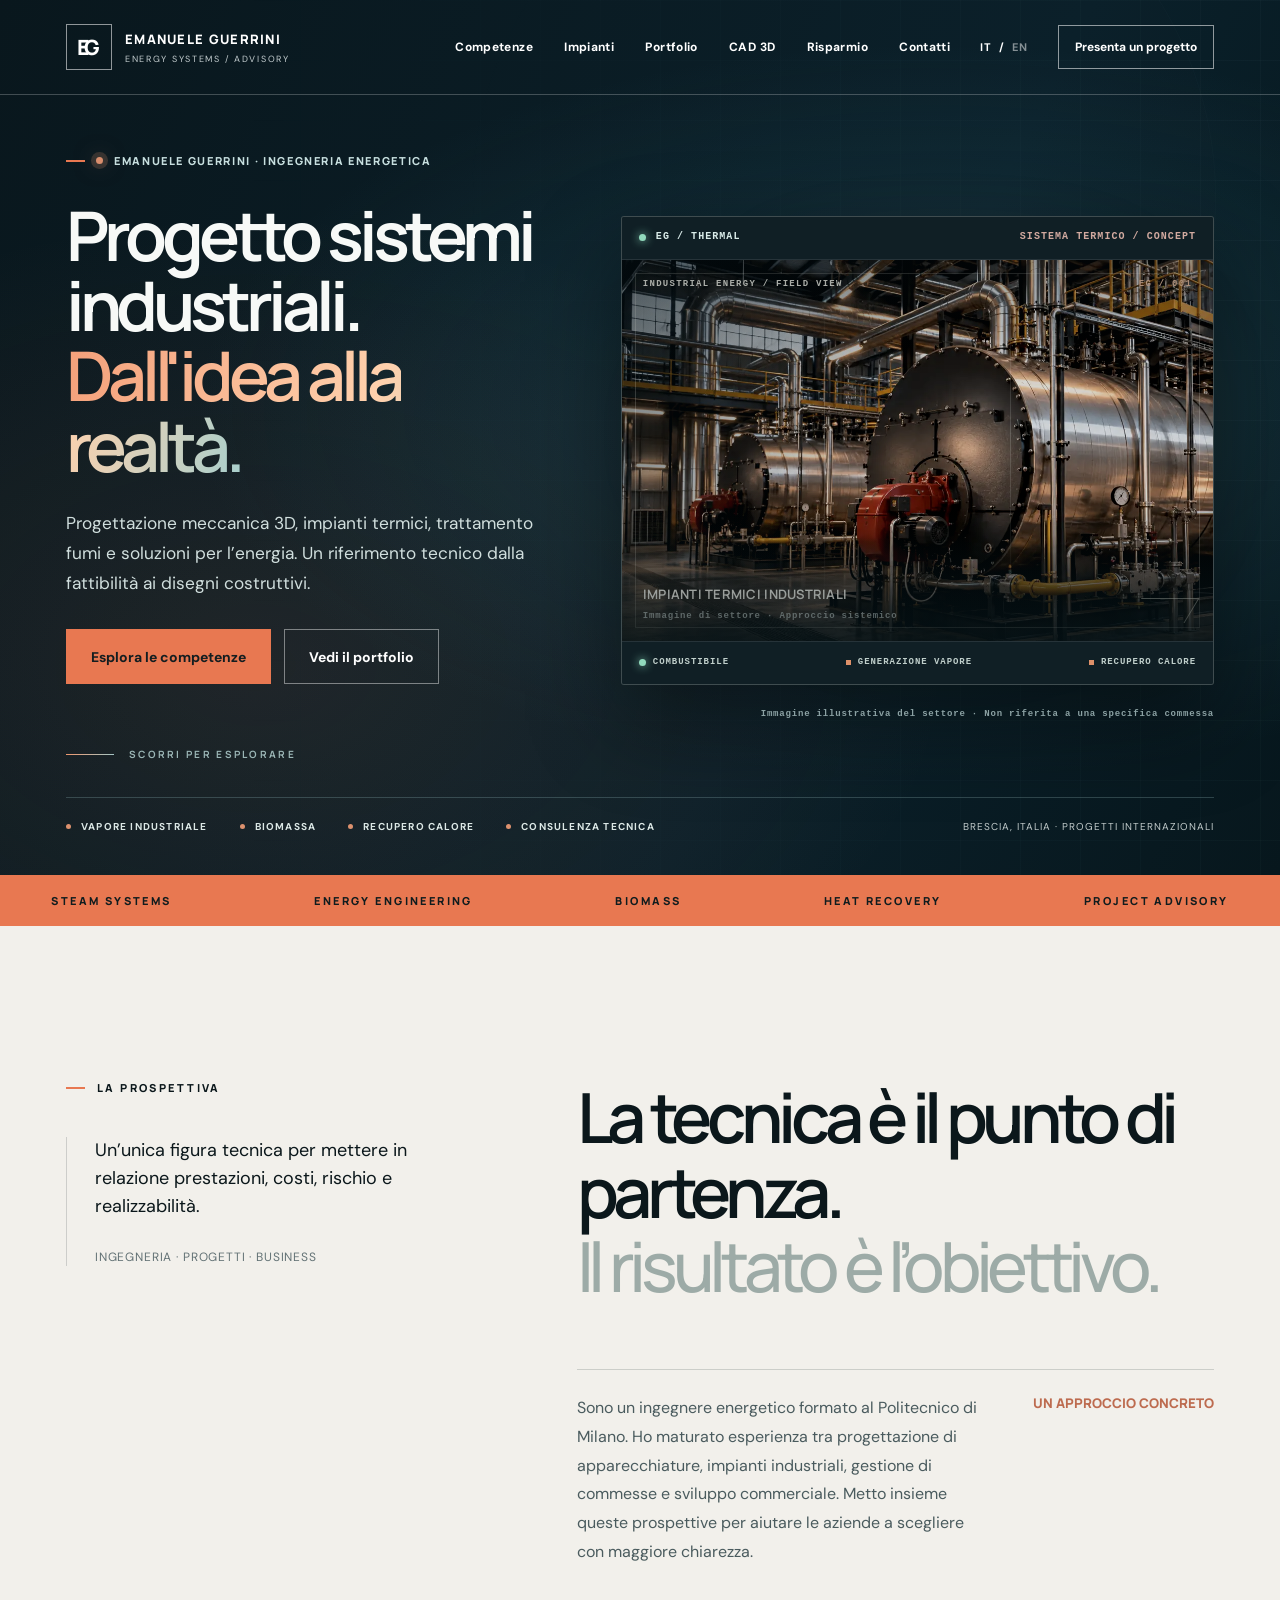
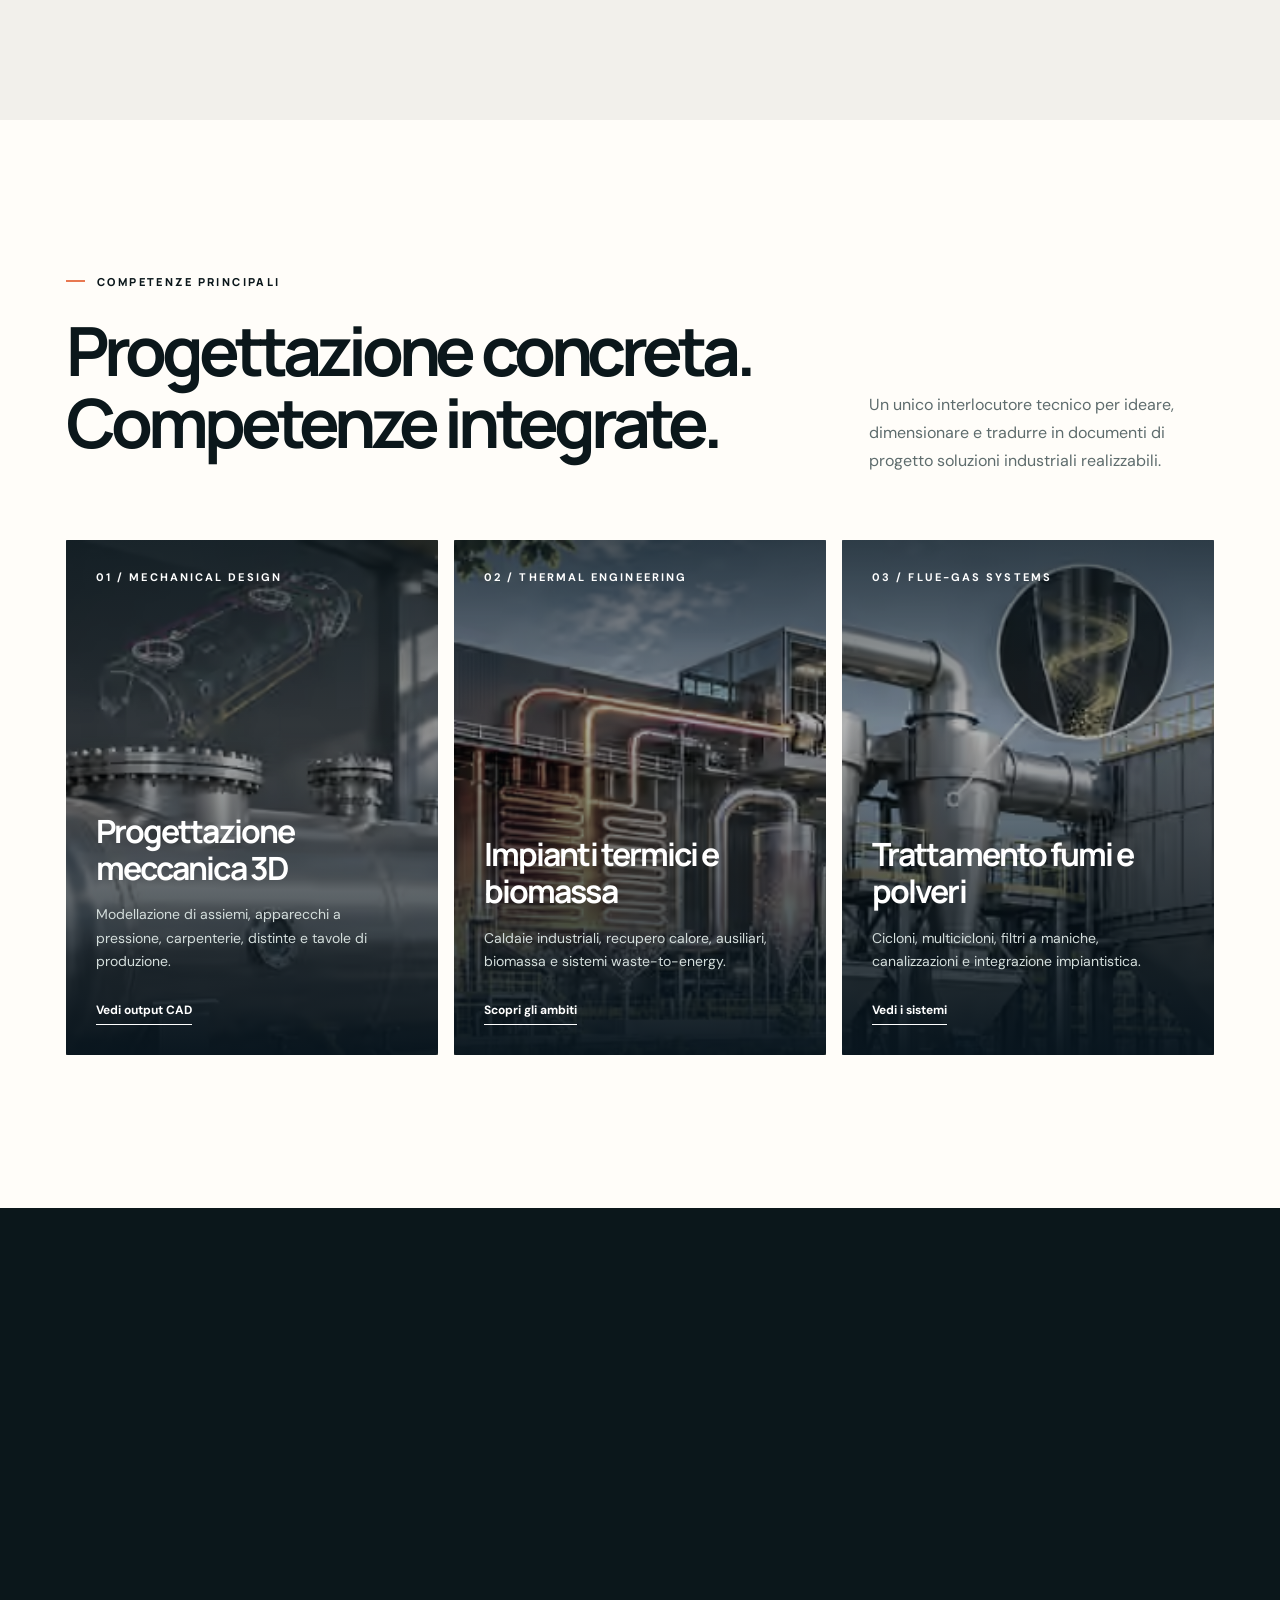
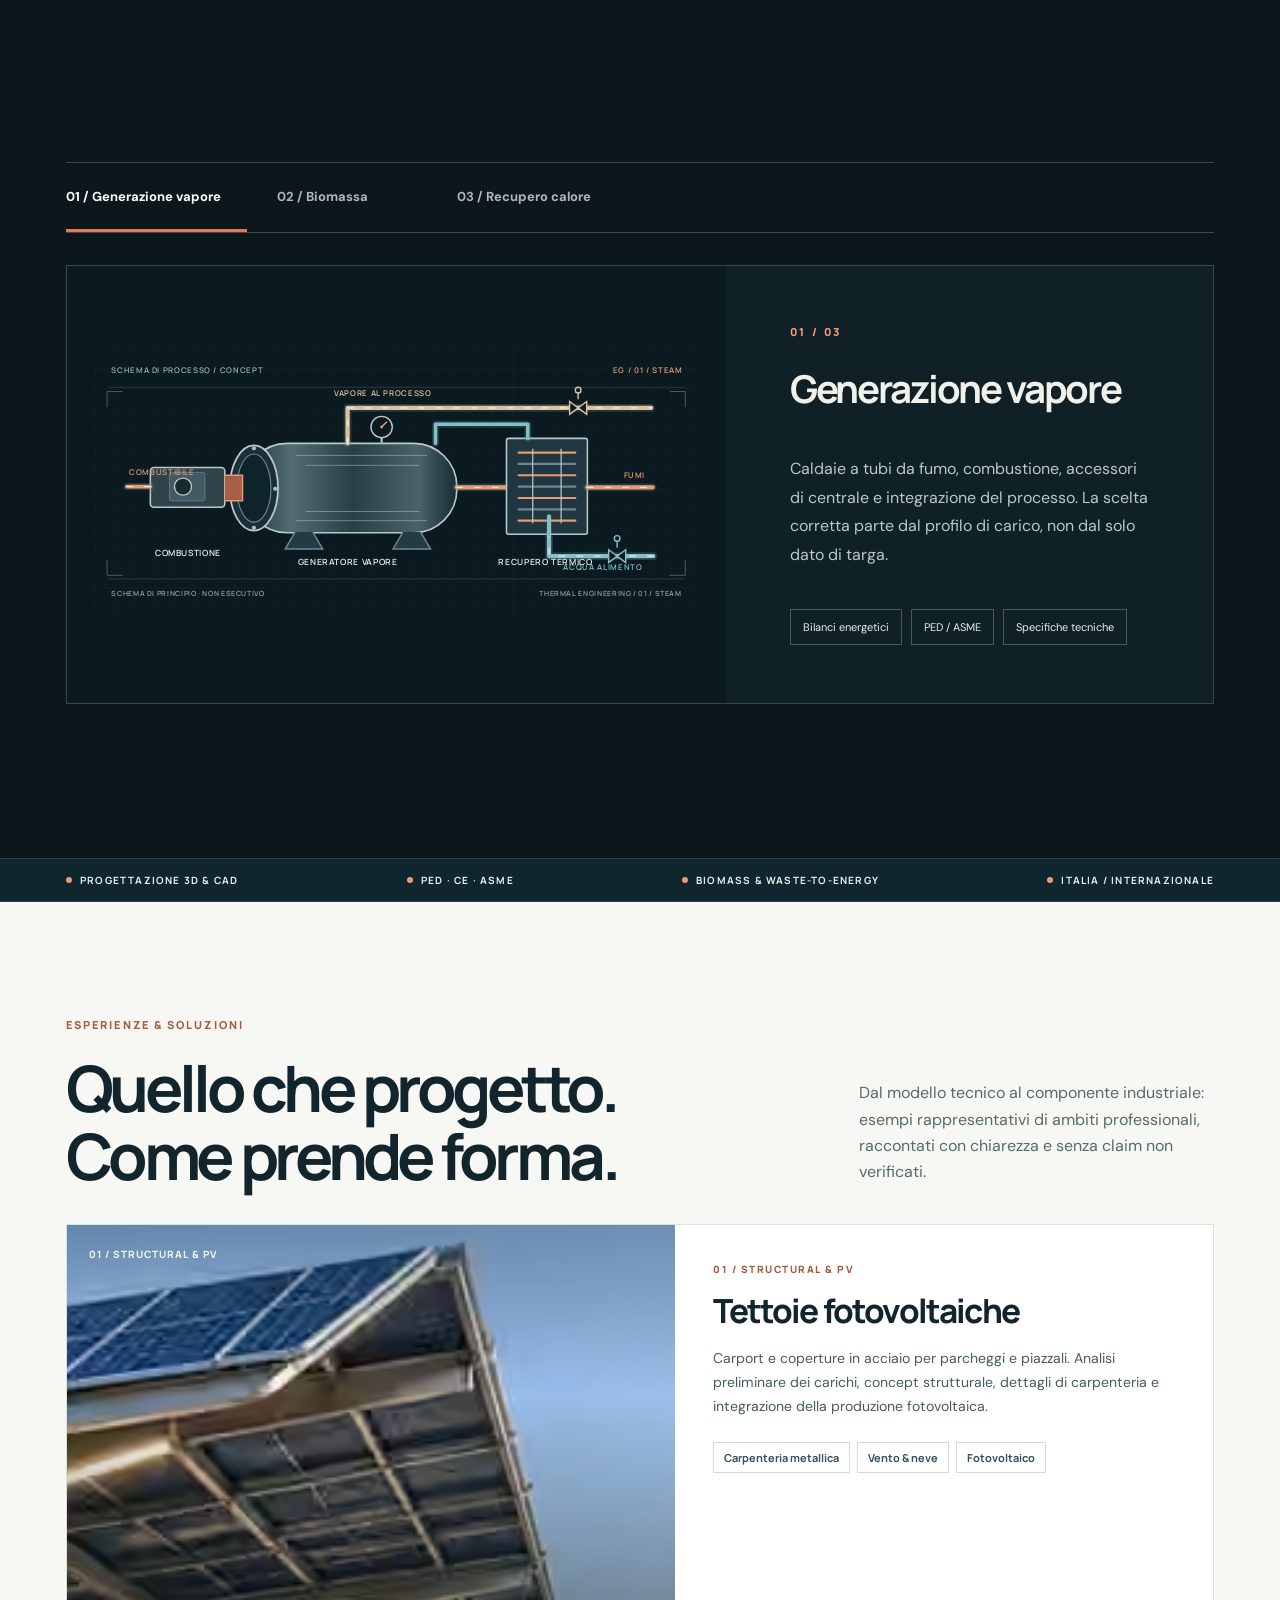
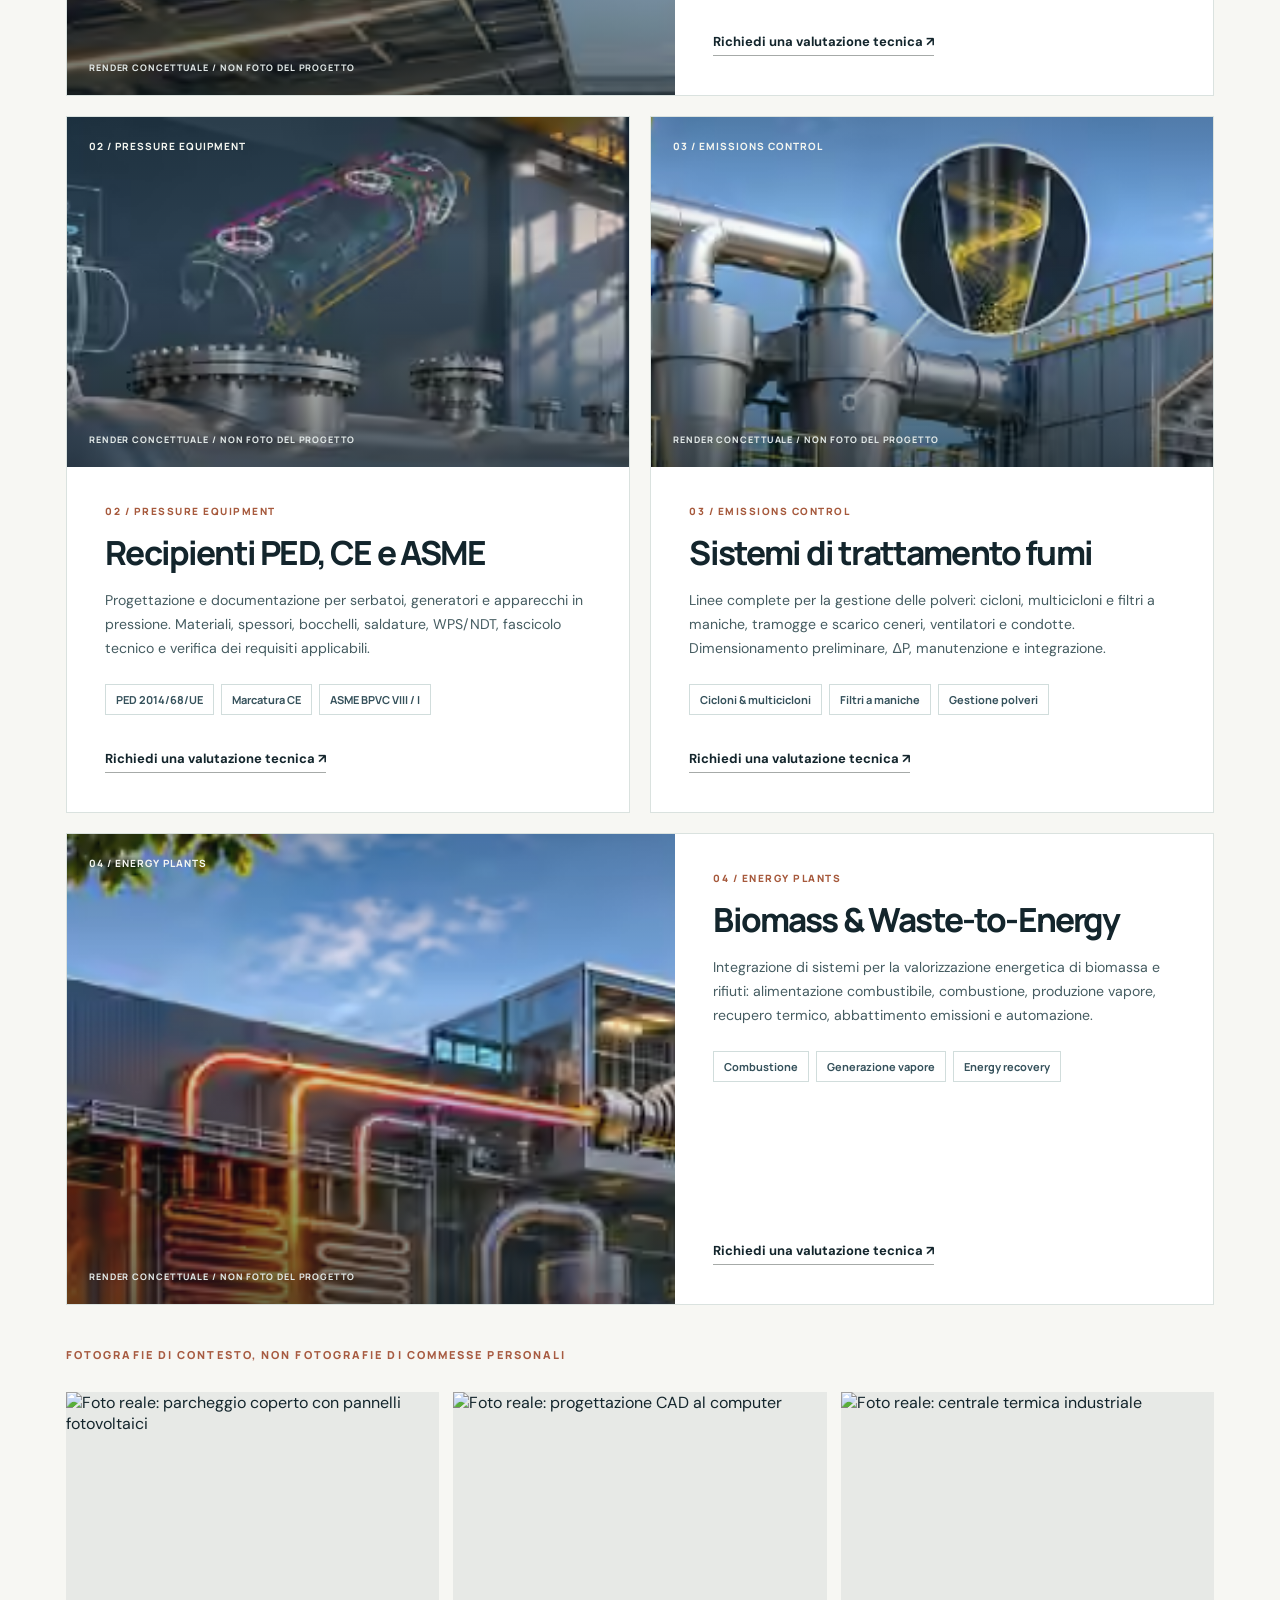
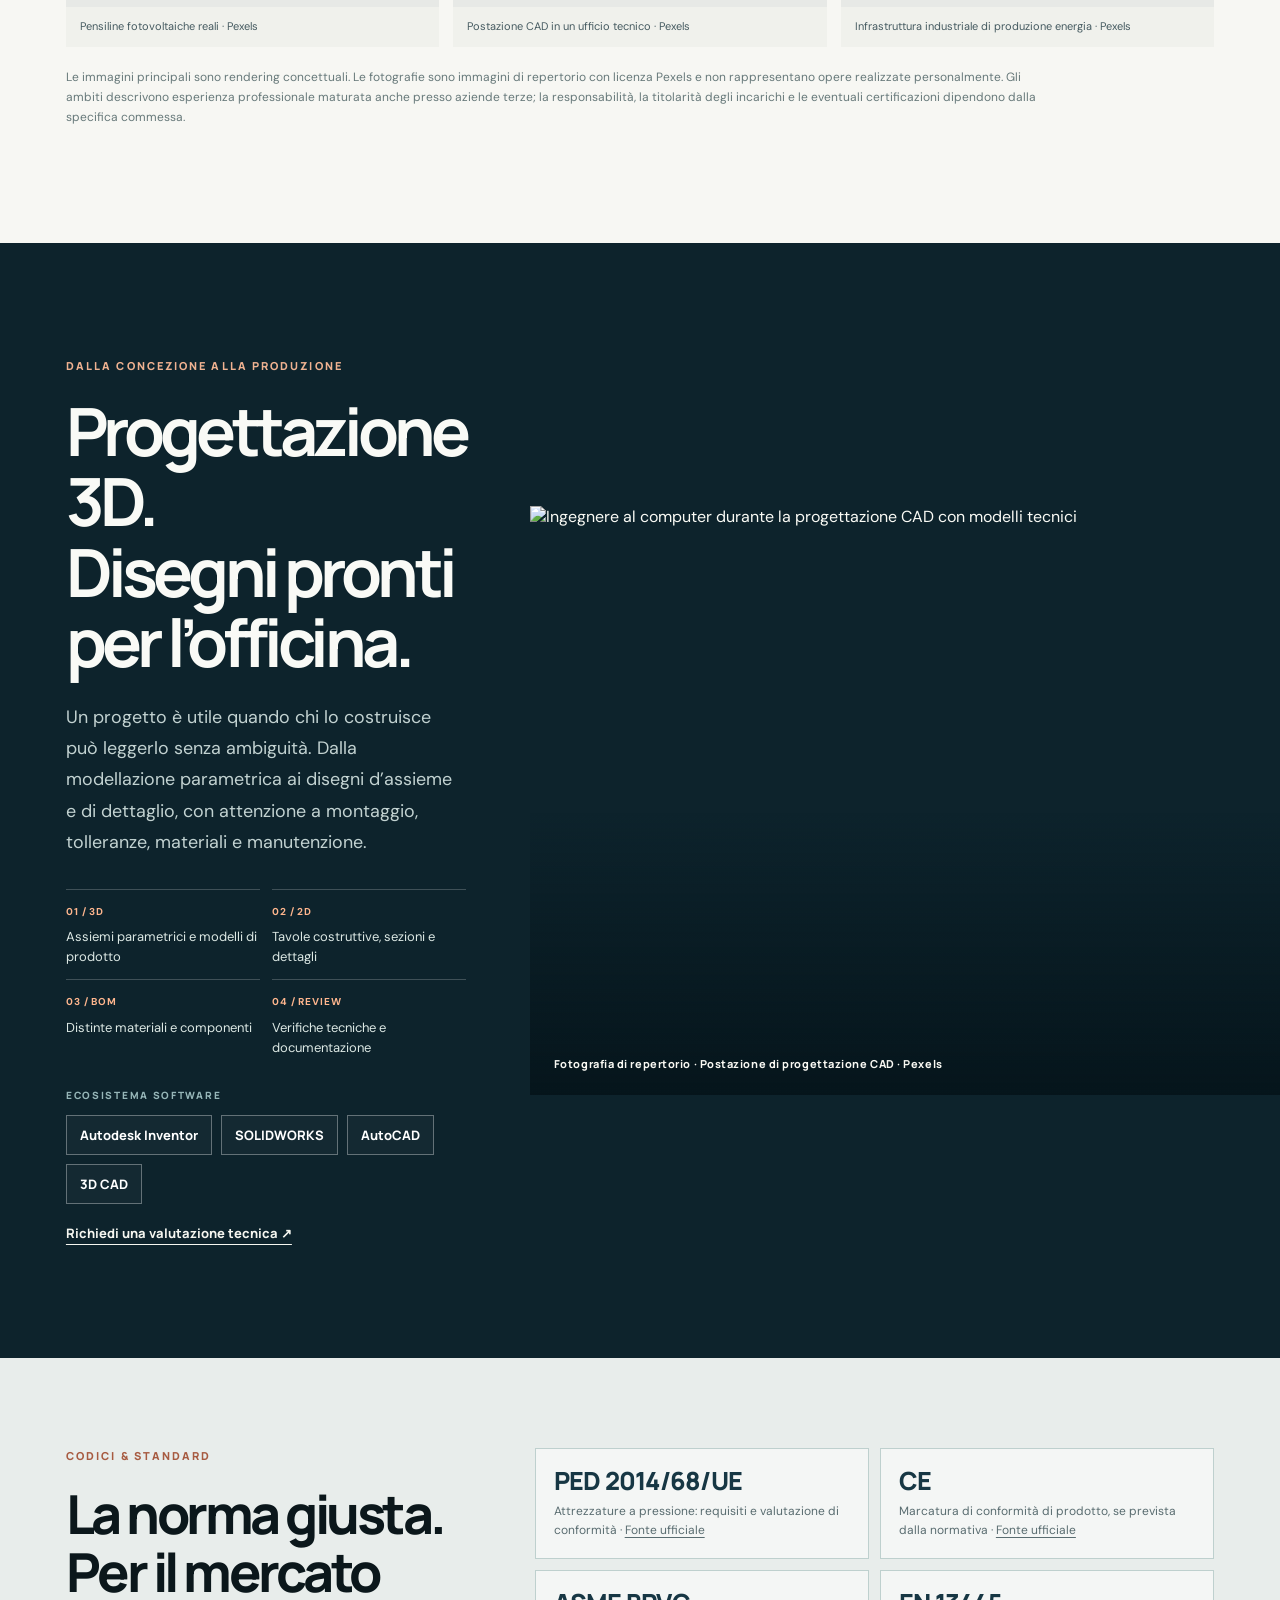
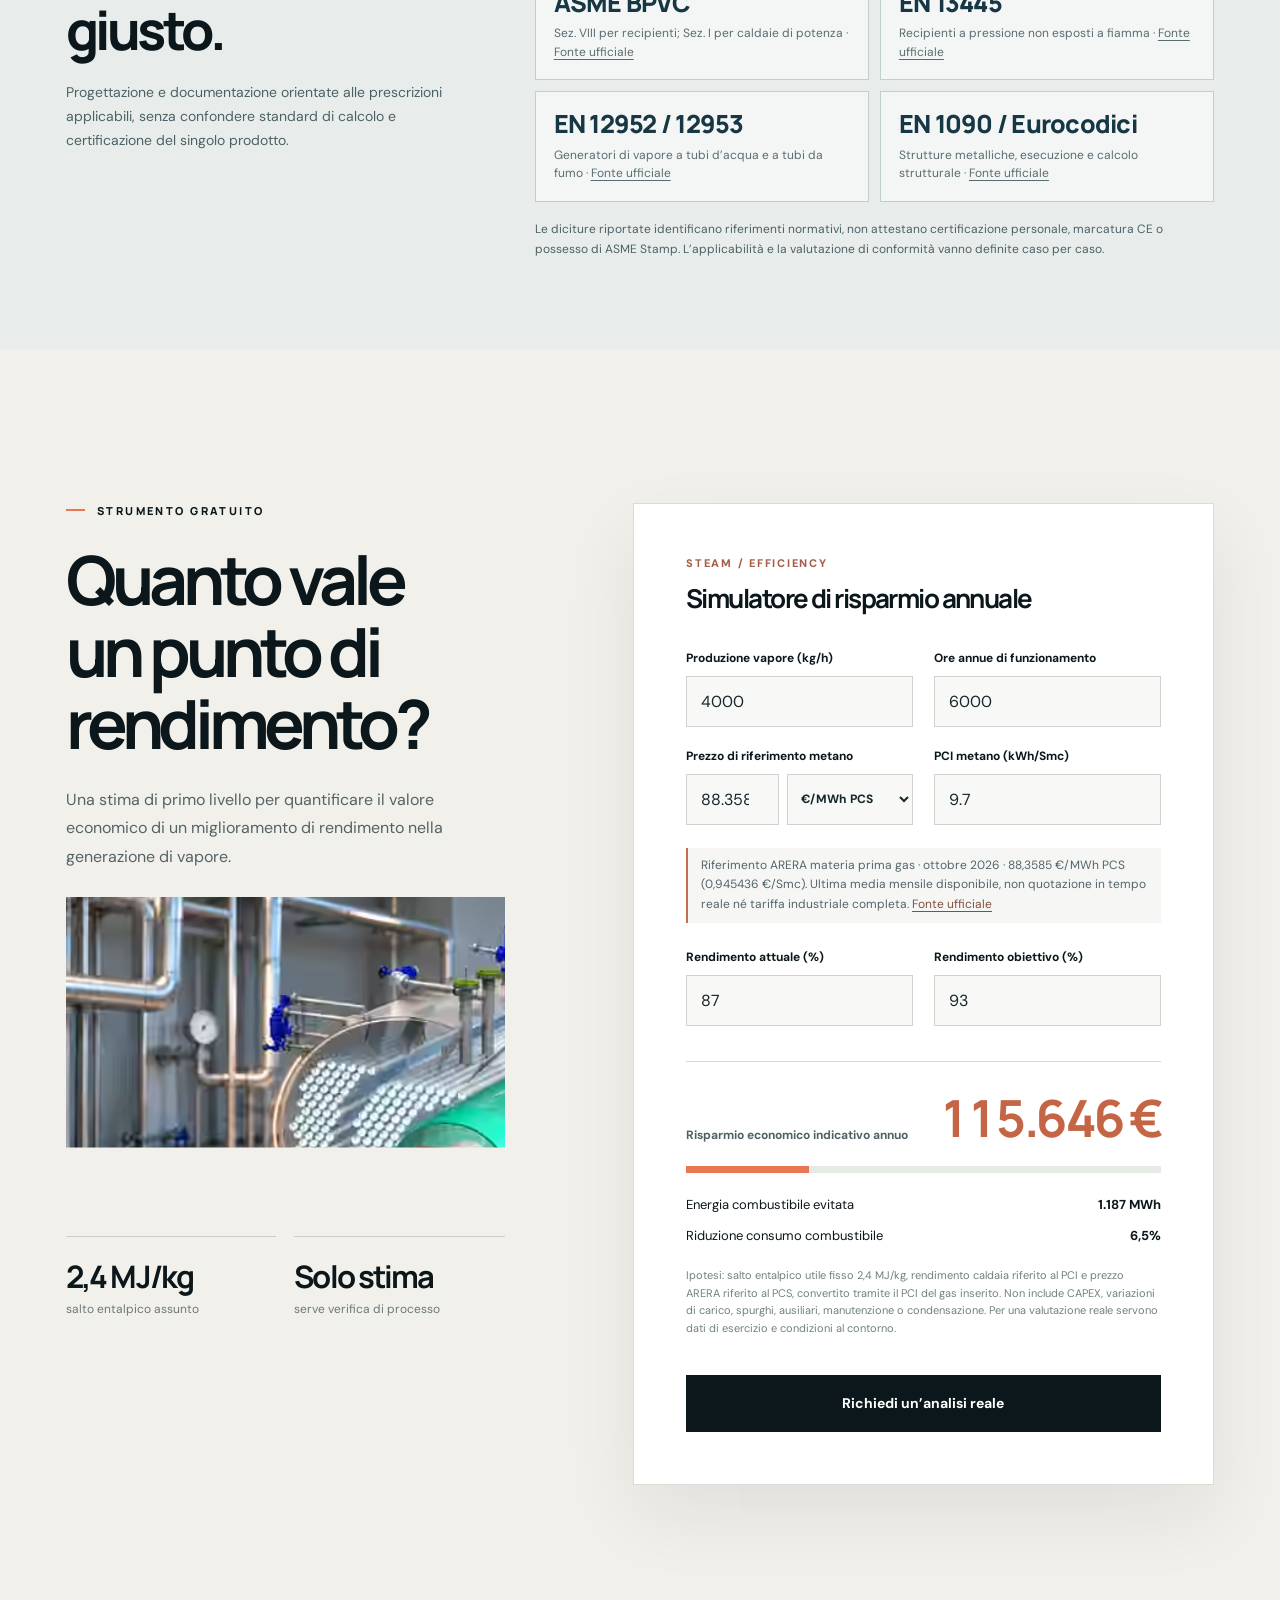
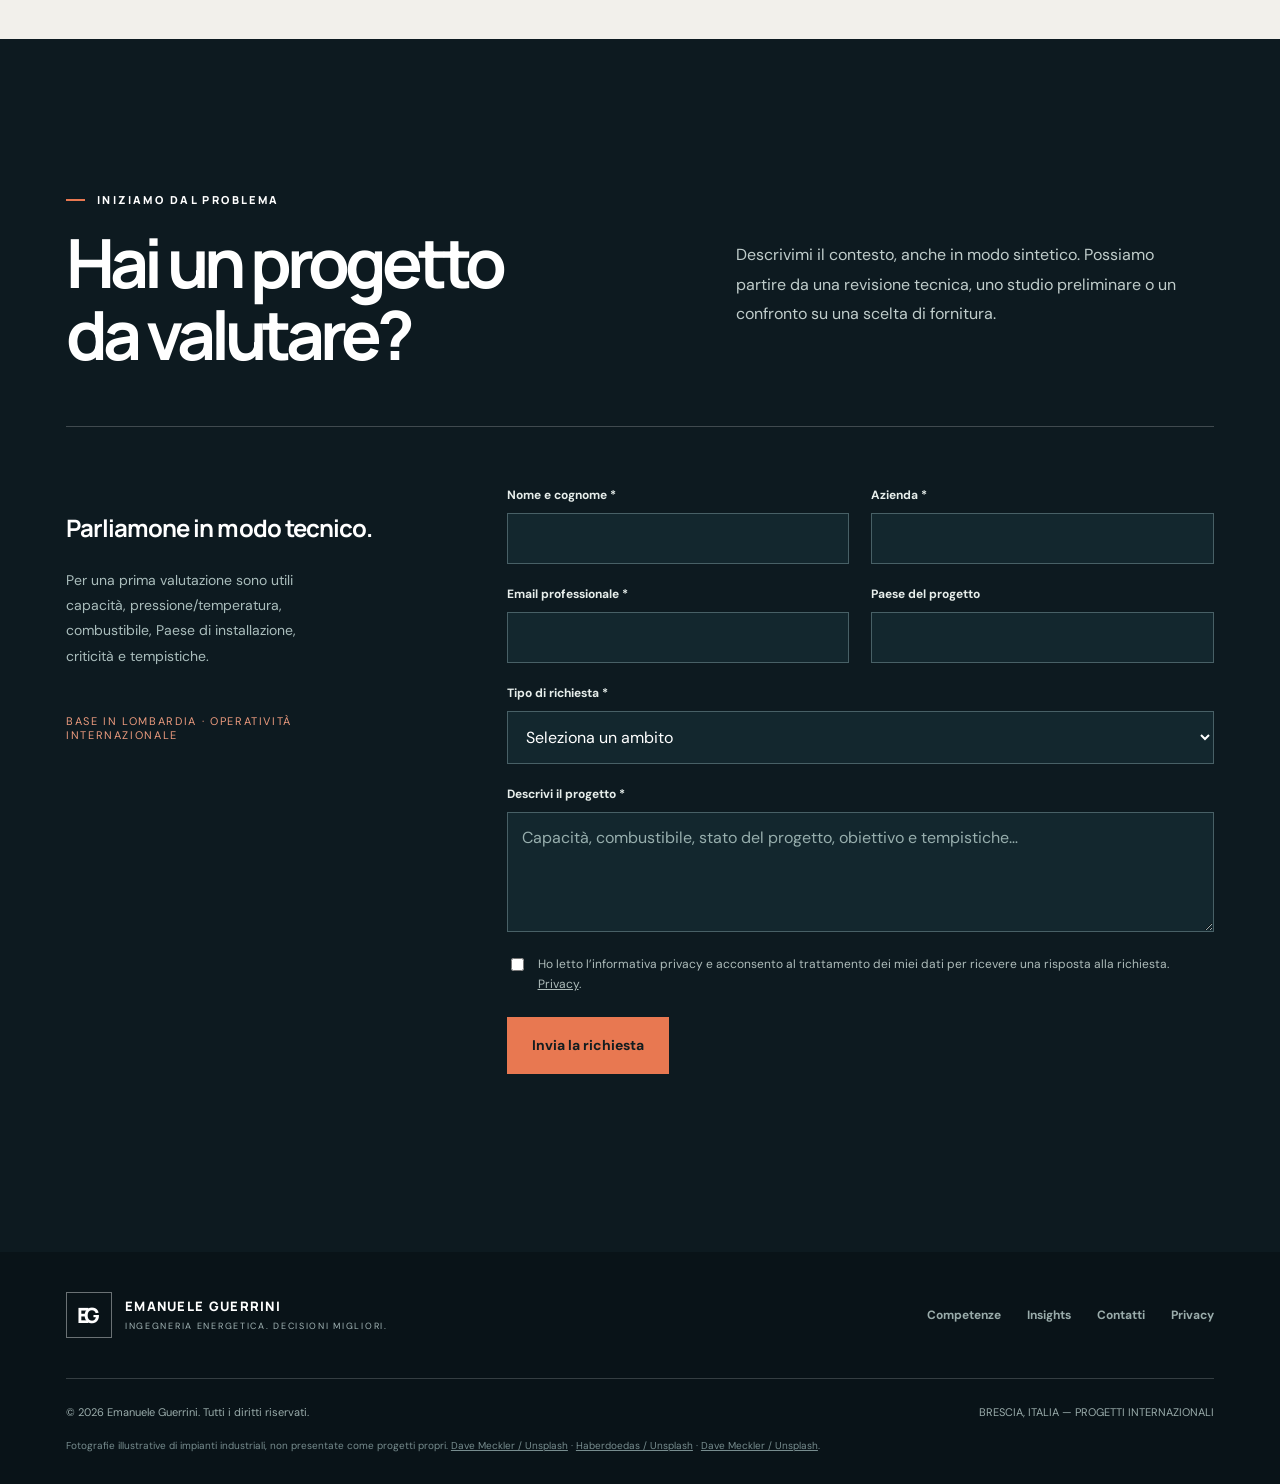
==== commit f6e4776f: "fix: refresh design stylesheet cache after visibility corrections" ====
--- a/index.html
+++ b/index.html
@@ -4,7 +4,7 @@
 <title>Emanuele Guerrini | Ingegnere Energetico e Progettazione Industriale a Brescia</title>
 <meta name="description" content="Emanuele Guerrini, ingegnere energetico a Brescia: progettazione 3D Inventor e SOLIDWORKS, recipienti PED/CE e ASME, caldaie, trattamento fumi, biomassa e tettoie fotovoltaiche."><meta name="robots" content="index,follow,max-image-preview:large"><link rel="canonical" href="https://emanueleguerrini.com/"><link rel="alternate" hreflang="it" href="https://emanueleguerrini.com/"><link rel="alternate" hreflang="en" href="https://emanueleguerrini.com/en/"><link rel="alternate" hreflang="x-default" href="https://emanueleguerrini.com/"><link rel="icon" href="assets/favicon.svg" type="image/svg+xml"><link rel="preconnect" href="https://fonts.googleapis.com"><link rel="preconnect" href="https://fonts.gstatic.com" crossorigin><link rel="preconnect" href="https://images.unsplash.com"><link rel="stylesheet" href="assets/site.css?v=20261111visual"><meta property="og:type" content="website"><meta property="og:title" content="Emanuele Guerrini | Ingegnere Energetico e Progettazione Industriale a Brescia"><meta property="og:description" content="Emanuele Guerrini, ingegnere energetico a Brescia: progettazione 3D Inventor e SOLIDWORKS, recipienti PED/CE e ASME, caldaie, trattamento fumi, biomassa e tettoie fotovoltaiche."><meta property="og:url" content="https://emanueleguerrini.com/"><meta property="og:image" content="https://emanueleguerrini.com/assets/og-cover.png">
 <script type="application/ld+json">{"@context":"https://schema.org","@graph":[{"@type":"WebSite","@id":"https://emanueleguerrini.com/#website","name":"Emanuele Guerrini | Energy Engineering","url":"https://emanueleguerrini.com/","inLanguage":["it","en"]},{"@type":"Person","@id":"https://emanueleguerrini.com/#person","name":"Emanuele Guerrini","url":"https://emanueleguerrini.com/","jobTitle":"Ingegnere energetico","description":"Emanuele Guerrini, ingegnere energetico a Brescia: progettazione 3D Inventor e SOLIDWORKS, recipienti PED/CE e ASME, caldaie, trattamento fumi, biomassa e tettoie fotovoltaiche.","alumniOf":{"@type":"CollegeOrUniversity","name":"Politecnico di Milano"},"knowsAbout":["Industrial energy engineering","Pressure equipment","PED 2014/68/EU","ASME BPVC","3D mechanical CAD","Autodesk Inventor","SOLIDWORKS","Industrial flue-gas treatment","Biomass and waste-to-energy","Photovoltaic structures"]},{"@type":"WebPage","@id":"https://emanueleguerrini.com/#webpage","url":"https://emanueleguerrini.com/","name":"Emanuele Guerrini | Ingegnere Energetico e Progettazione Industriale a Brescia","isPartOf":{"@id":"https://emanueleguerrini.com/#website"},"about":{"@id":"https://emanueleguerrini.com/#person"},"inLanguage":"it","primaryImageOfPage":{"@type":"ImageObject","url":"https://emanueleguerrini.com/assets/og-cover.png"}}]}</script>
-<link rel="stylesheet" href="assets/visual-refinement.css?v=20261111v2"><script src="assets/site.js?v=20261111visual" defer></script><script src="assets/industrial-diagrams.js?v=20261111v2" defer></script><link rel="stylesheet" href="assets/personal-brand-v3.css?v=20261112a"><script src="assets/personal-brand-v3.js?v=20261112a" defer></script></head>
+<link rel="stylesheet" href="assets/visual-refinement.css?v=20261111v2"><script src="assets/site.js?v=20261111visual" defer></script><script src="assets/industrial-diagrams.js?v=20261111v2" defer></script><link rel="stylesheet" href="assets/personal-brand-v3.css?v=20261112c"><script src="assets/personal-brand-v3.js?v=20261112a" defer></script></head>
 <body><div class="page-scroll-progress" aria-hidden="true"><span></span></div><a class="skip" href="#main">Vai al contenuto</a>
 <header class="site-header"><div class="header-inner wrap"><a class="wordmark" href="index.html" aria-label="Emanuele Guerrini home"><span class="mark" aria-hidden="true">EG</span><span><span class="wordmark-name">EMANUELE GUERRINI</span><span class="wordmark-role">ENERGY SYSTEMS / ADVISORY</span></span></a><nav class="nav-links" id="navigation" data-nav aria-label="Navigazione principale"><a href="#expertise">Competenze</a><a href="#systems">Impianti</a><a href="#projects">Portfolio</a><a href="#cad">CAD 3D</a><a href="#tools">Risparmio</a><a href="#contact">Contatti</a></nav><div class="locale"><a href="index.html" aria-current="page">IT</a><span>/</span><a href="en/index.html" >EN</a></div><a class="header-cta" href="#contact">Presenta un progetto </a><button class="nav-toggle" data-nav-toggle aria-controls="navigation" aria-expanded="false" aria-label="Open menu"><svg viewBox="0 0 24 24" fill="none" stroke="currentColor" stroke-width="1.7"><path d="M2 7h20M2 17h20"/></svg></button></div></header>
 <main id="main"><section class="hero hero-cinematic" id="top"><div class="hero-canvas" aria-hidden="true"></div><div class="hero-content wrap">
--- a/assets/personal-brand-v3.css
+++ b/assets/personal-brand-v3.css
@@ -74,3 +74,17 @@
 @media(max-width:650px){.eg-feature-strip .wrap{gap:12px;justify-content:flex-start}.eg-feature-strip span{font-size:9px}.eg-project-grid{grid-template-columns:1fr;gap:16px}.eg-project--wide{grid-column:auto;display:flex}.eg-project--wide .eg-project-media{min-height:260px}.eg-project-media{min-height:240px}.eg-project-copy{padding:24px}.eg-project-copy h3{font-size:30px;margin:10px 0 13px}.eg-project-details{margin:19px 0 22px}.eg-real-gallery{grid-template-columns:1fr;gap:12px}.eg-real-gallery img{height:200px}.eg-cad-photo img{height:310px}.eg-deliverables{grid-template-columns:1fr 1fr}.eg-norm-grid{grid-template-columns:1fr 1fr}.eg-norm{padding:13px}.eg-norm strong{font-size:17px}.eg-norm span{font-size:11px}.eg-boiler-photo{margin-top:22px}.eg-portfolio-v3,.eg-cad-section,.eg-compliance{overflow:hidden}}
 @media(max-width:390px){.eg-deliverables,.eg-norm-grid{grid-template-columns:1fr}.eg-cad-photo img{height:260px}}
 @media(prefers-reduced-motion:reduce){.eg-reveal{opacity:1;transform:none;transition:none}.eg-project,.eg-project-media img,.eg-real-gallery img{transition:none!important}}
+
+/* Crop generated render titles/badges out of the portfolio photography area.
+   All project captions are real HTML text (accessible, responsive and SEO-friendly). */
+.eg-project-media img{inset:0 0 auto 0;height:162%;object-fit:cover;object-position:center top;transform-origin:center top}
+.eg-project:hover .eg-project-media img{transform:scale(1.025)}
+.eg-boiler-photo{aspect-ratio:16/10;display:flex;flex-direction:column}
+.eg-boiler-photo img{height:auto;max-width:none;width:145%;position:relative;object-fit:cover;object-position:left top;margin:0 0 -5%;clip-path:inset(0 30% 30% 0)}
+.eg-boiler-photo figcaption{z-index:2}
+@media(max-width:650px){.eg-project-media img{height:165%;object-position:center top}.eg-boiler-photo img{width:145%}}
+
+/* Progressive enhancement: content must NEVER depend on JS/scroll observer to be readable. */
+.eg-reveal{opacity:1!important;transform:none!important}
+@keyframes egComfortRise{from{opacity:.75;transform:translateY(10px)}to{opacity:1;transform:none}}
+@media(prefers-reduced-motion:no-preference){.eg-reveal.eg-inview{animation:egComfortRise .65s ease both}}
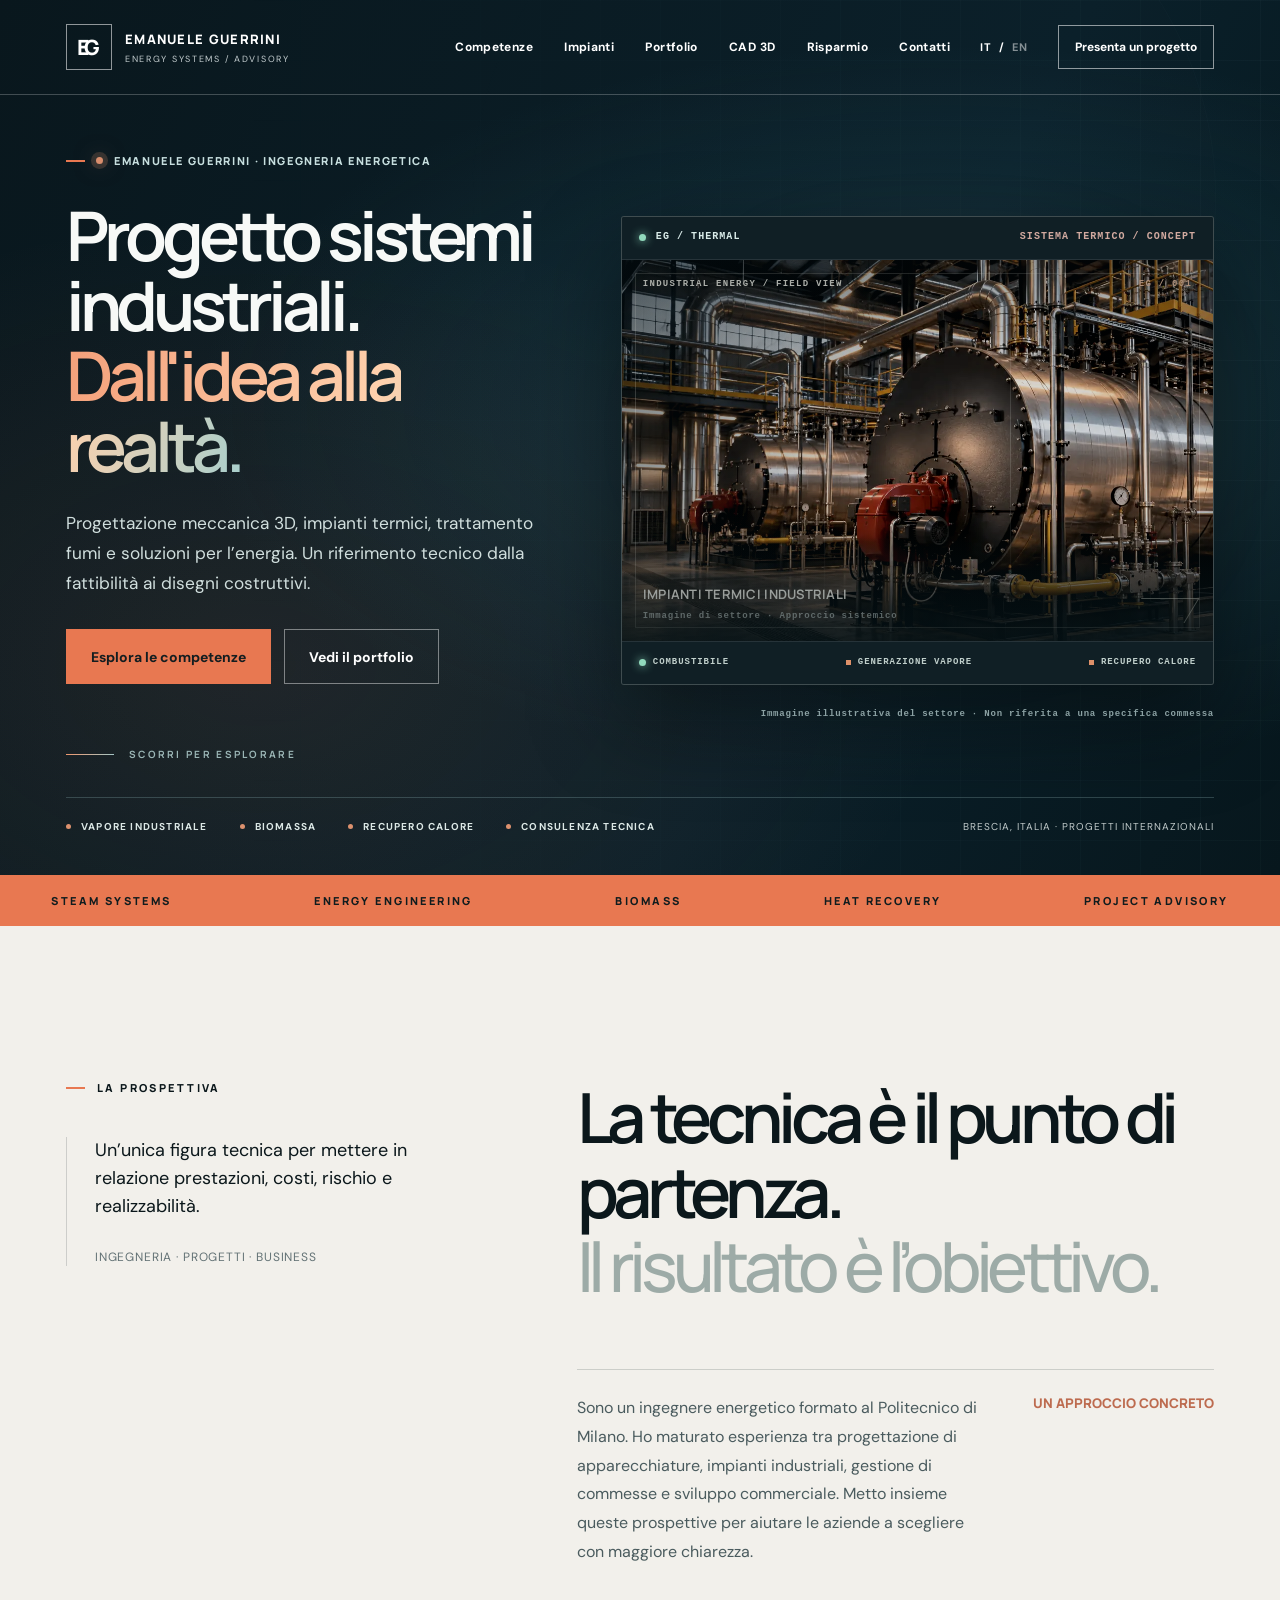
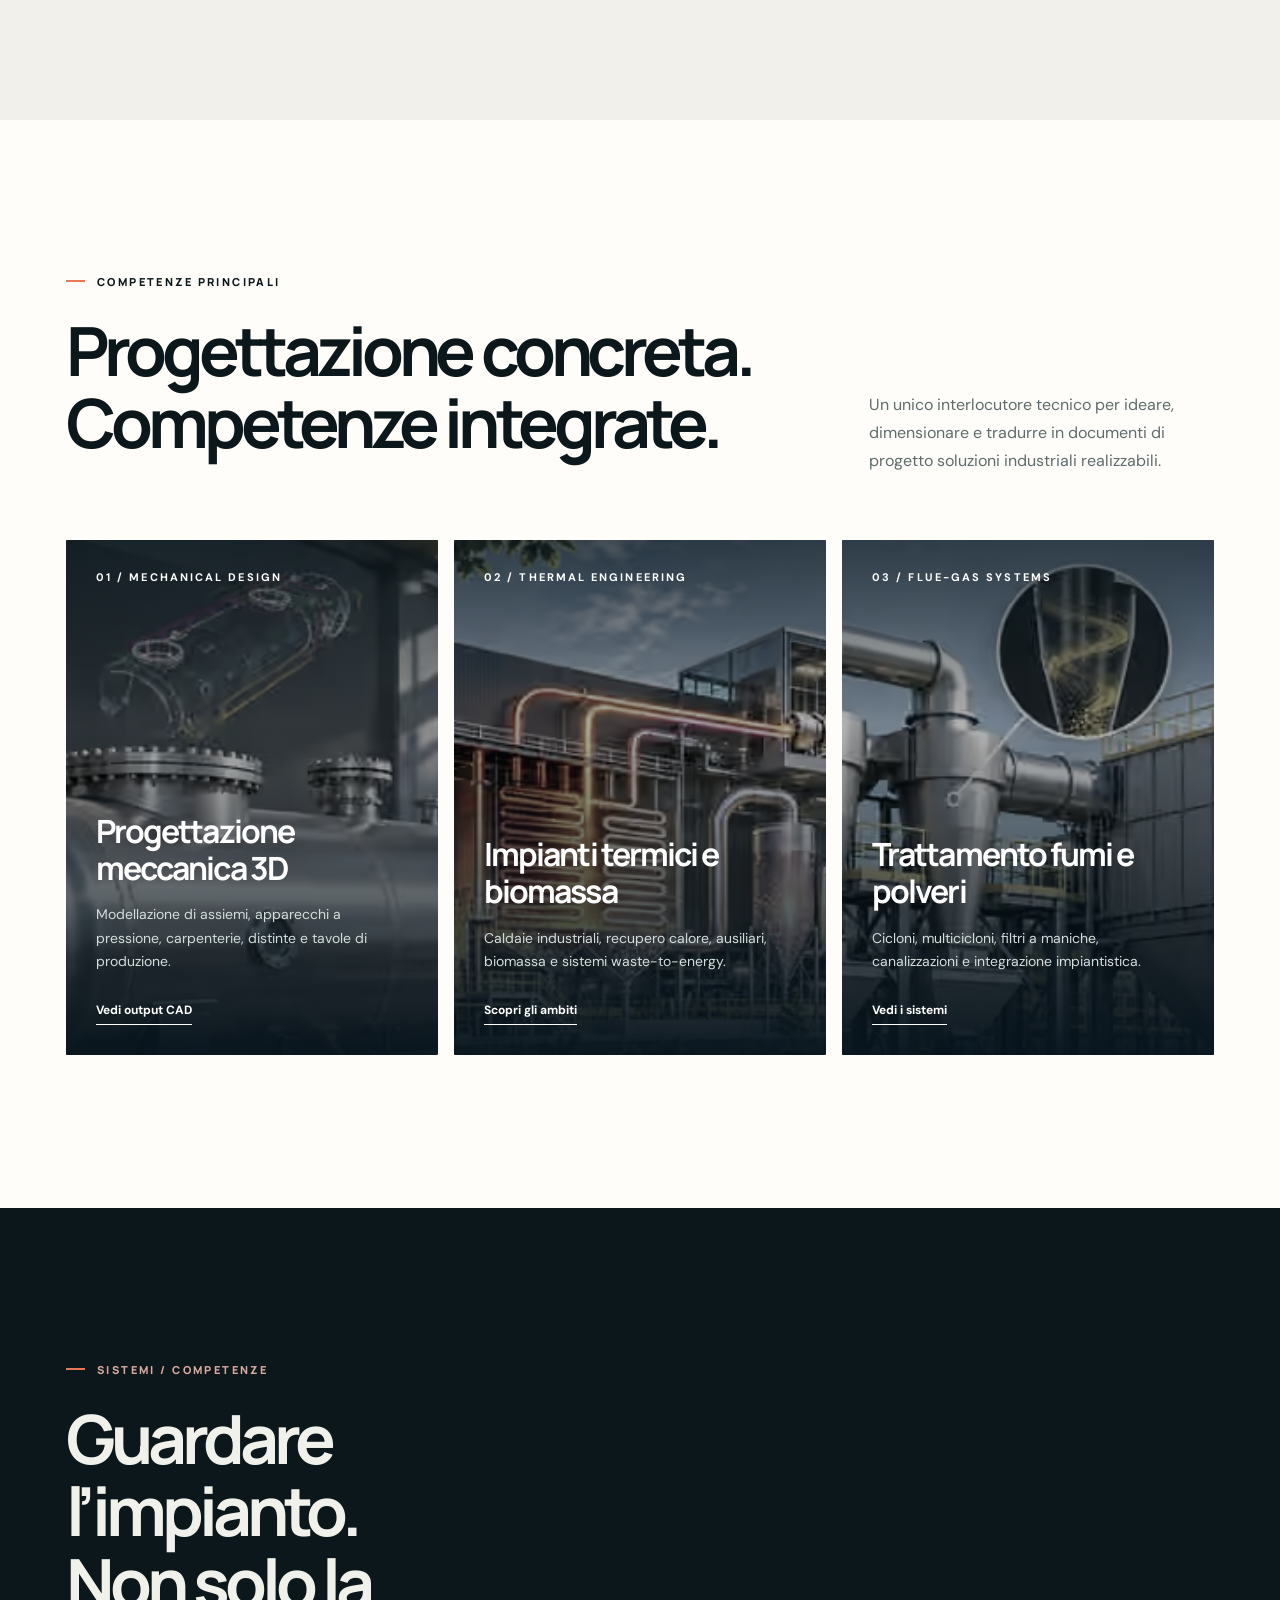
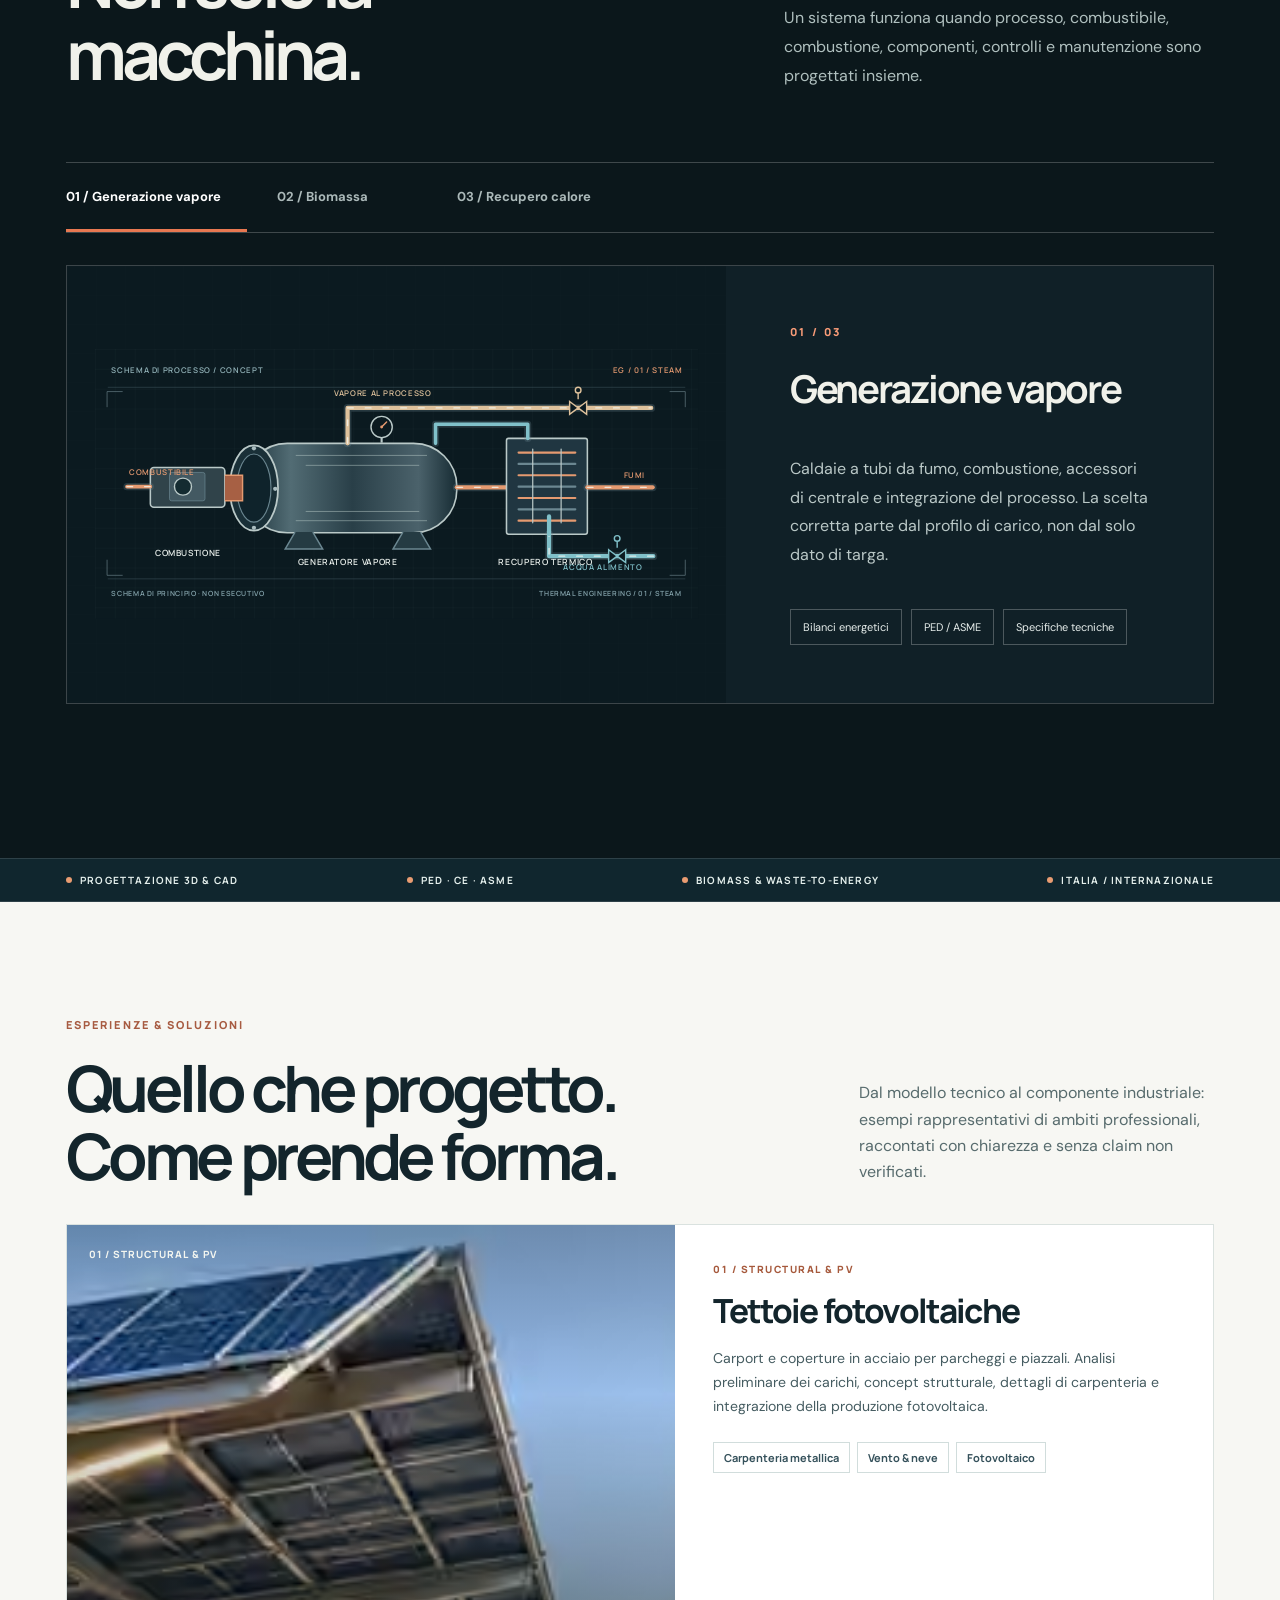
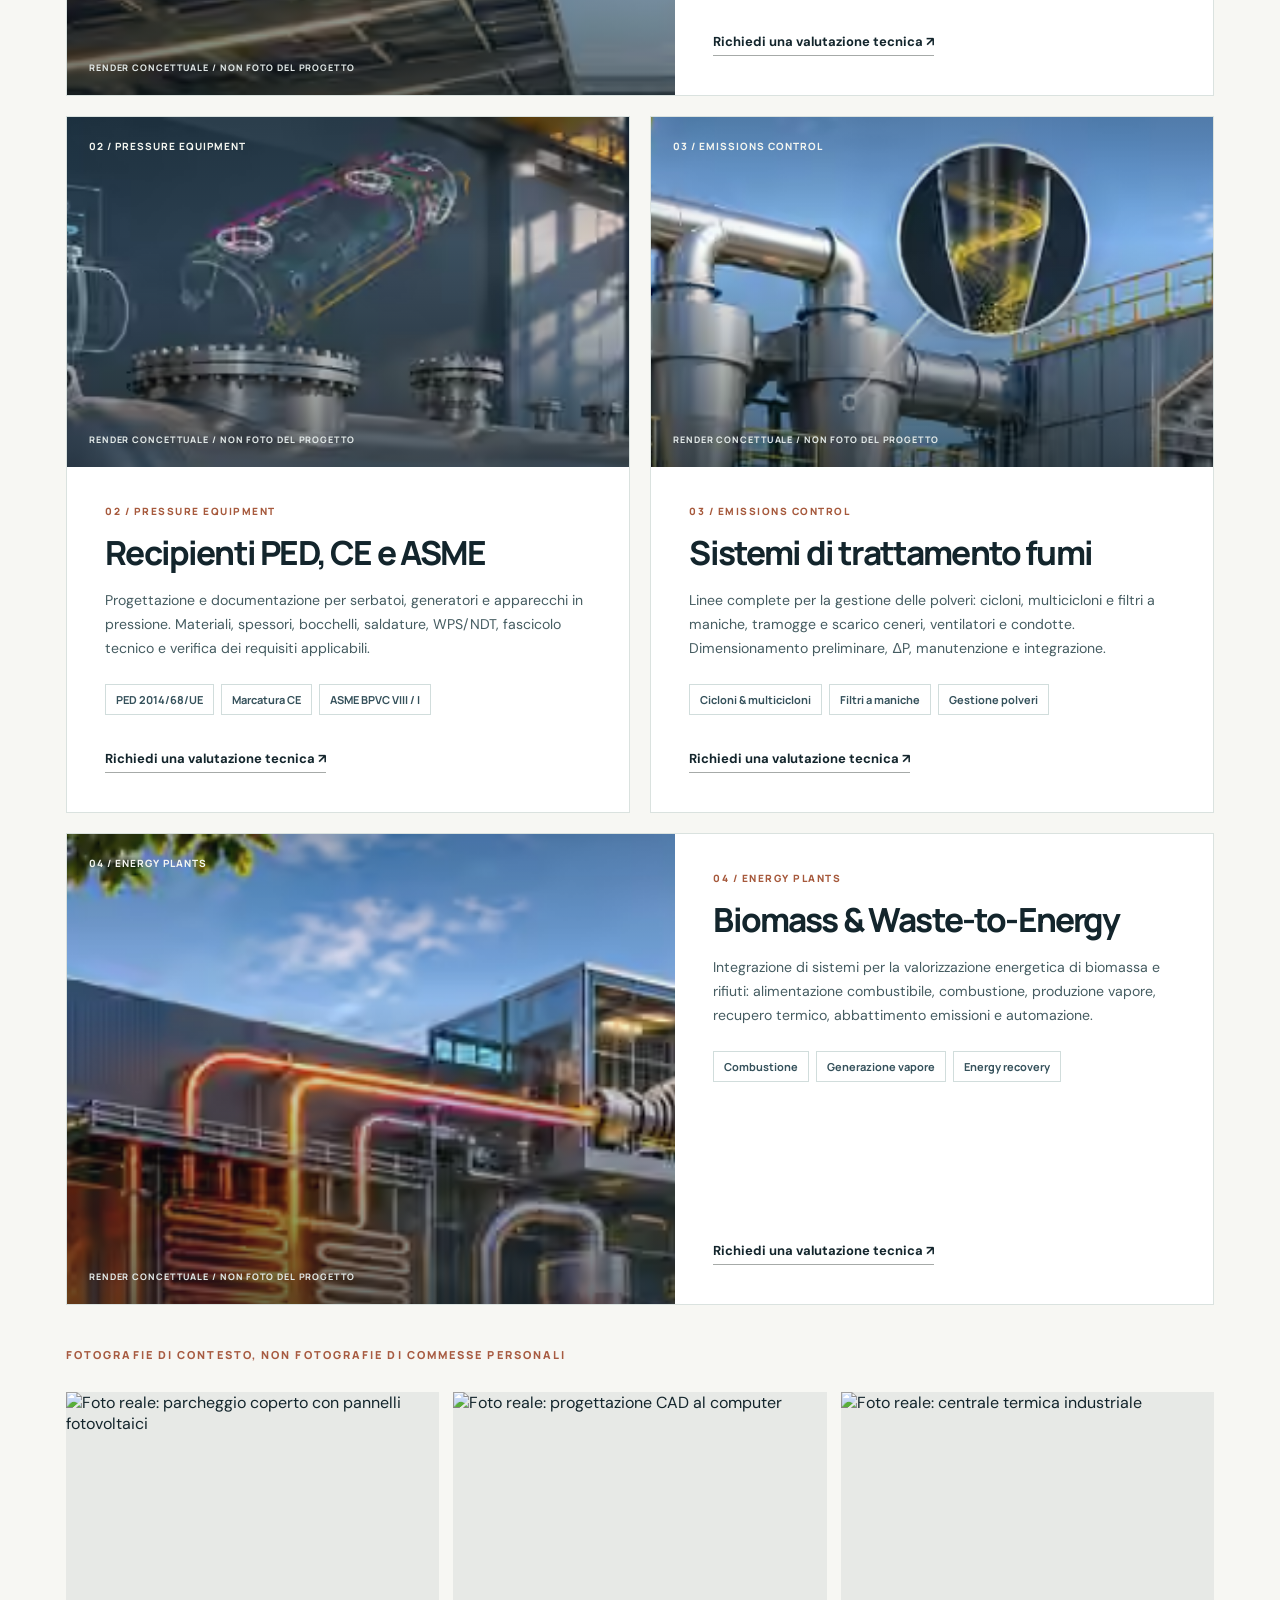
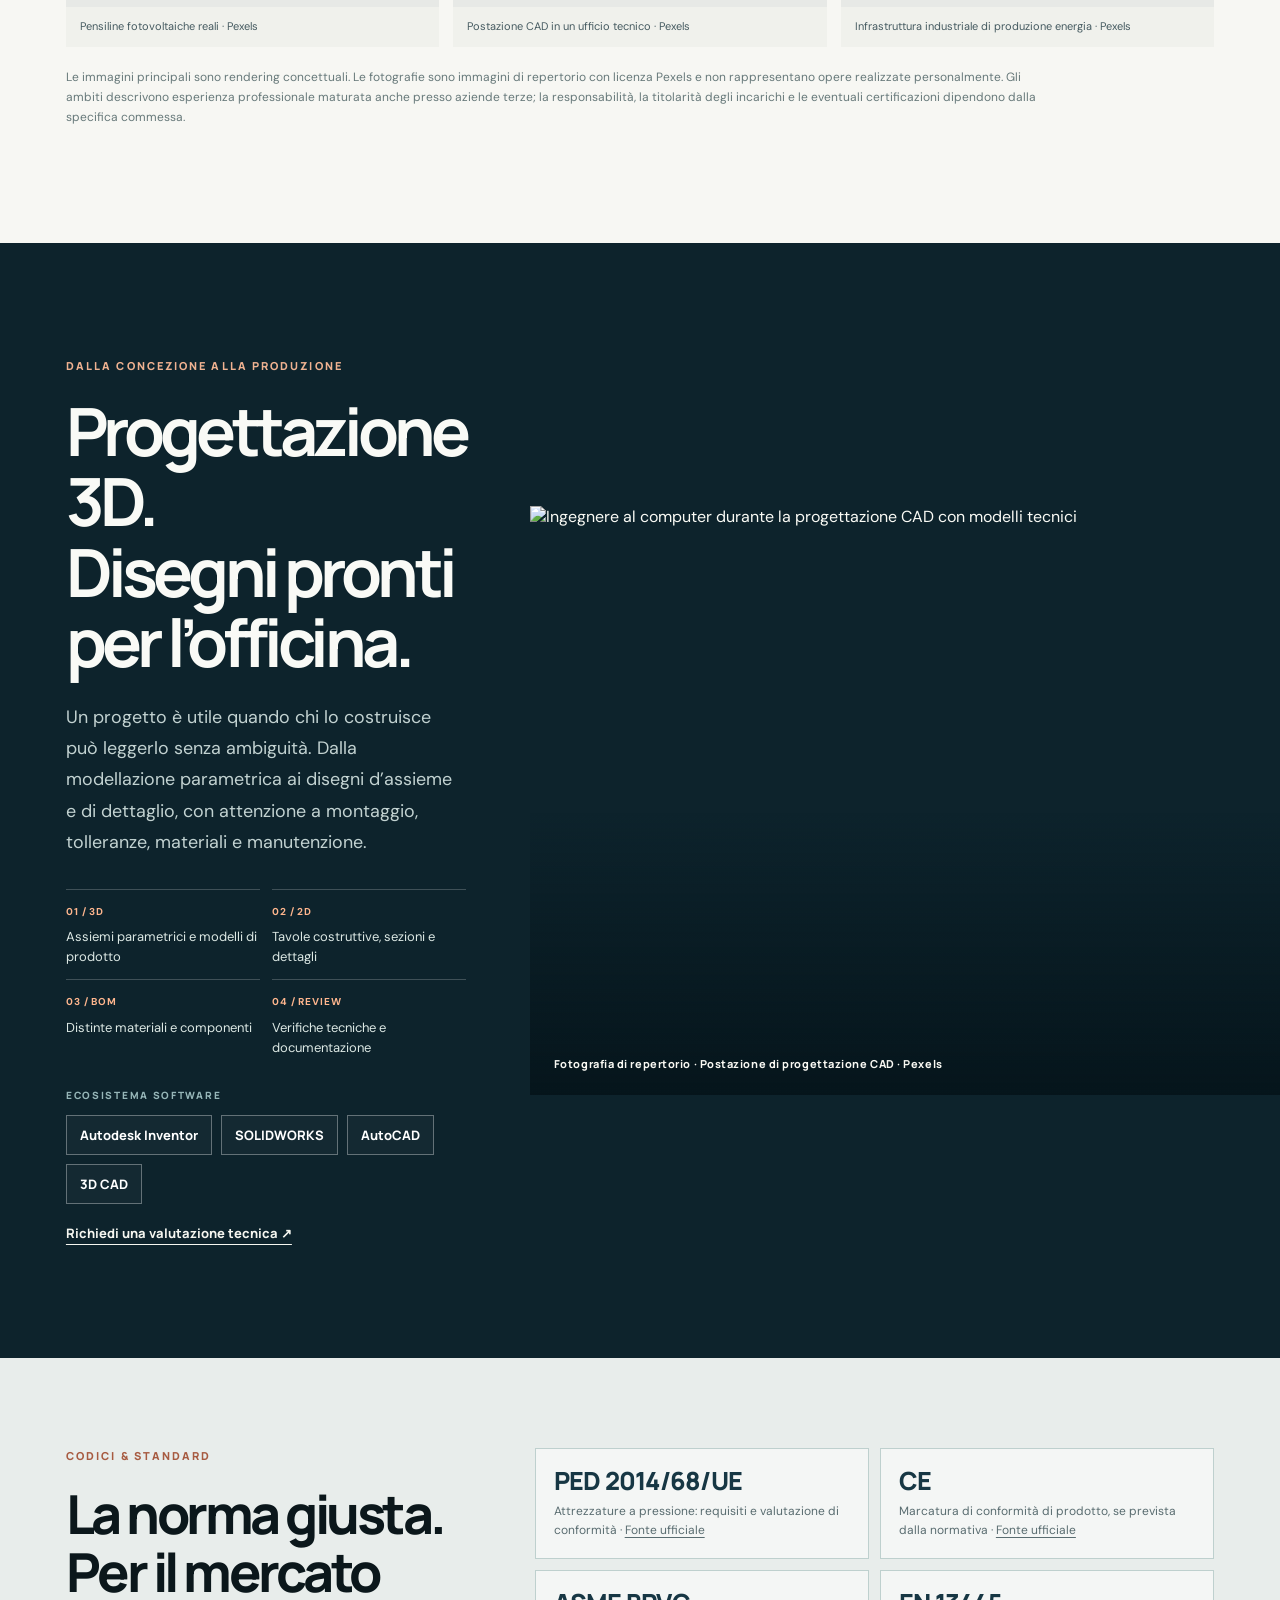
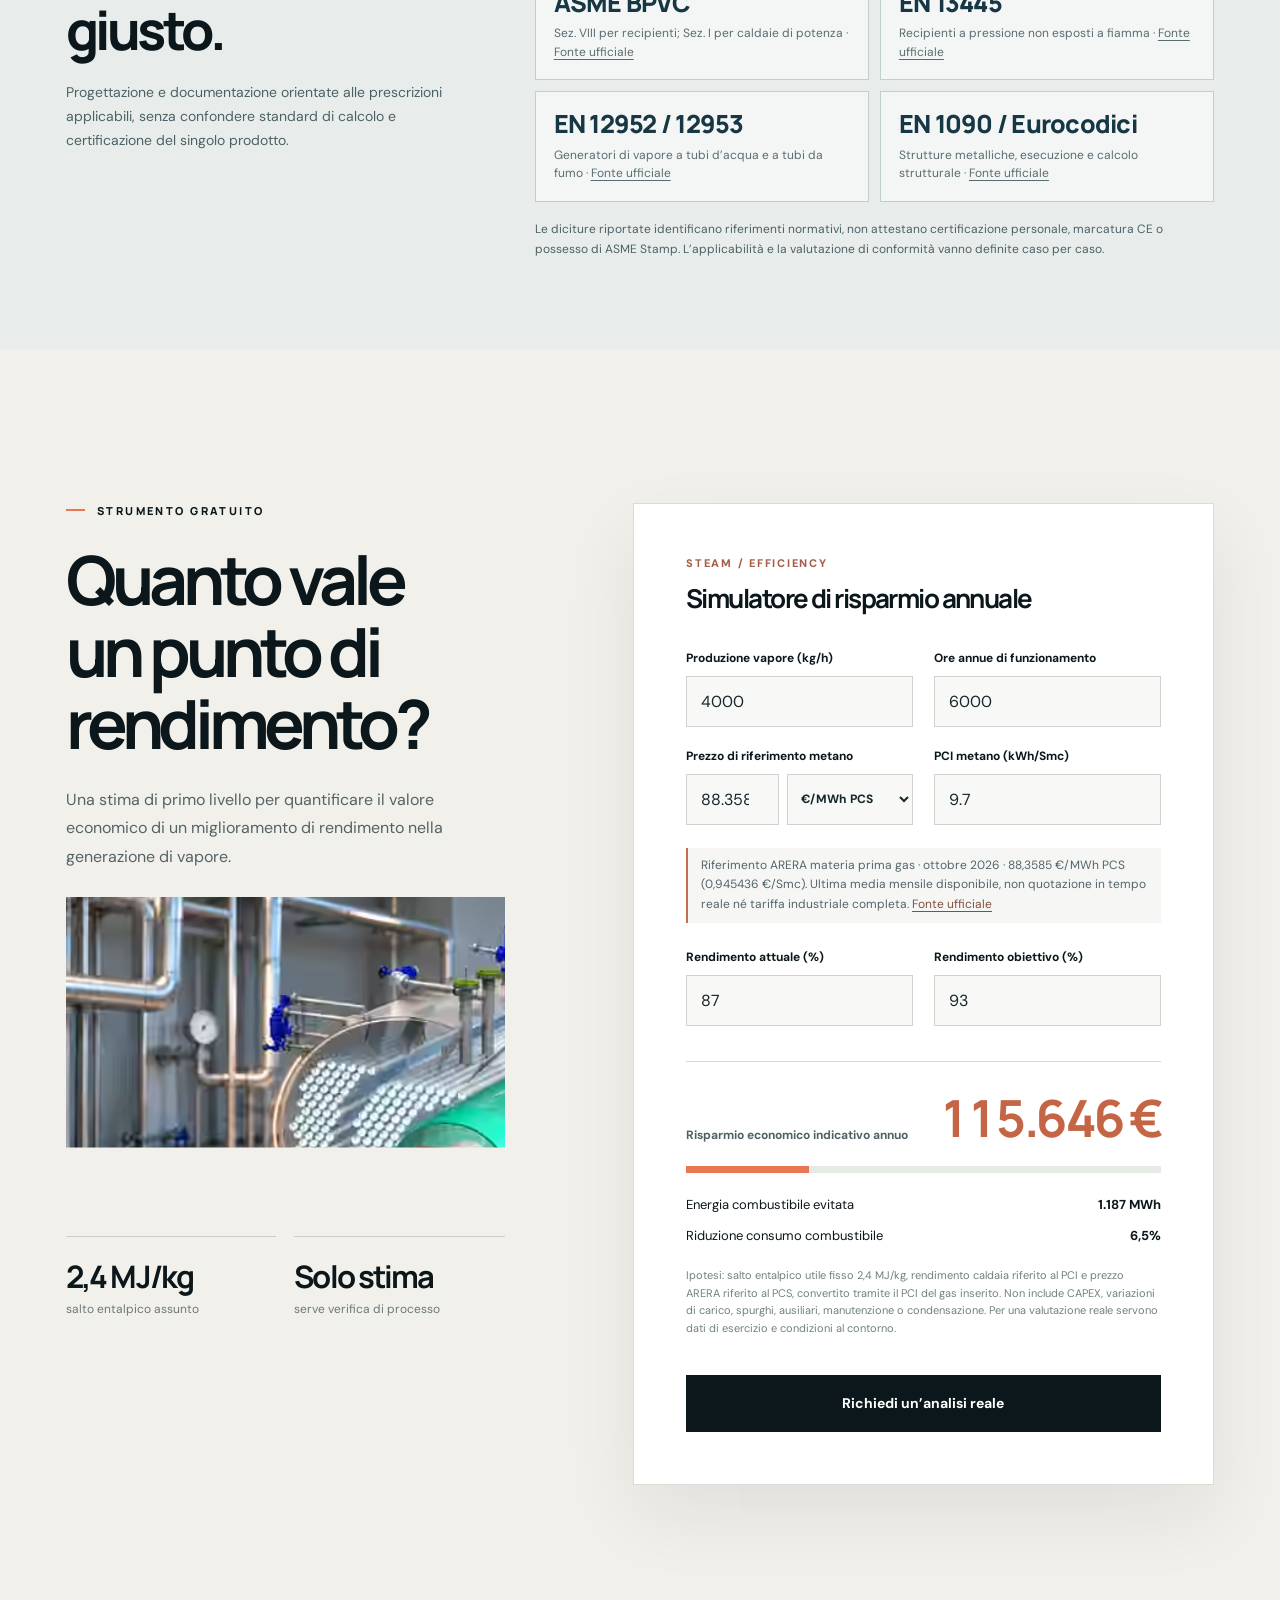
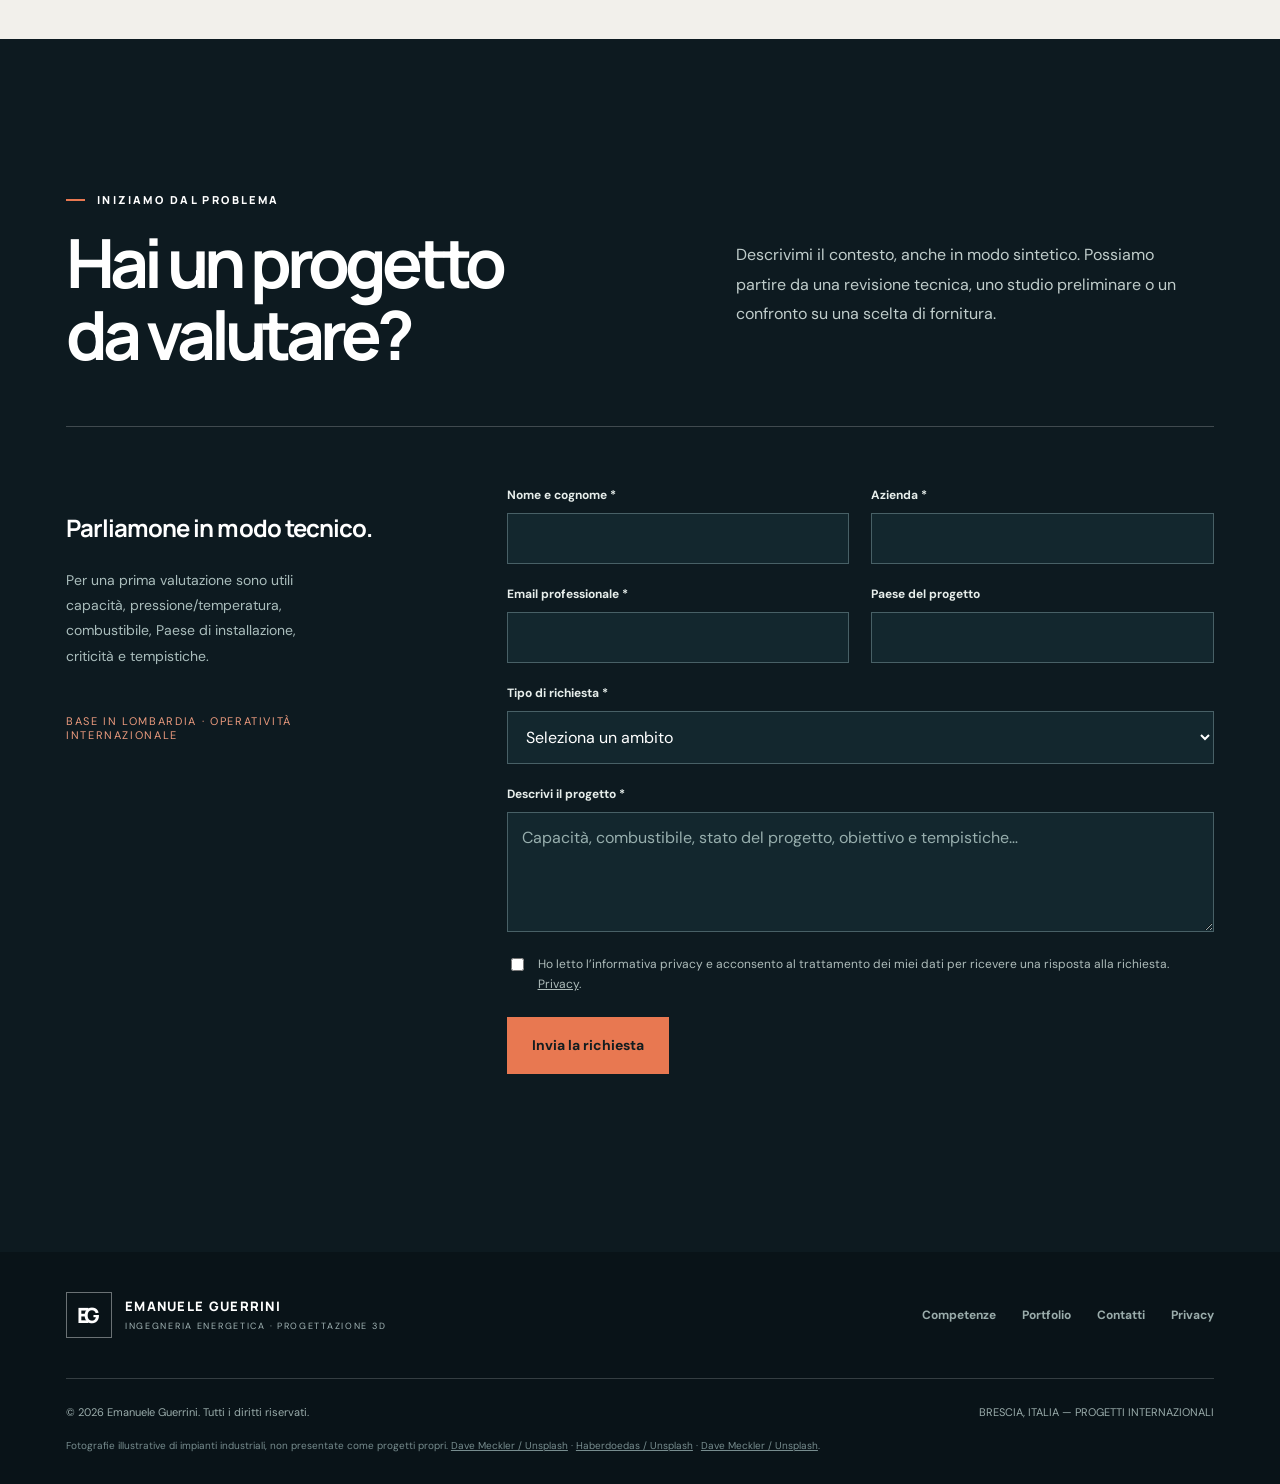
==== commit 06f83b4e: "fix: footer anchor now points to unified portfolio" ====
--- a/index.html
+++ b/index.html
@@ -31,4 +31,4 @@
 <section class="eg-compliance" id="norme" aria-labelledby="eg-norm-heading"><div class="wrap"><div><div class="eg-section-kicker">CODICI & STANDARD</div><h2 id="eg-norm-heading">La norma giusta.<br>Per il mercato giusto.</h2><p>Progettazione e documentazione orientate alle prescrizioni applicabili, senza confondere standard di calcolo e certificazione del singolo prodotto.</p></div><div class="eg-norm-grid"><div class="eg-norm"><strong>PED 2014/68/UE</strong><span>Attrezzature a pressione: requisiti e valutazione di conformità · <a href="https://single-market-economy.ec.europa.eu/sectors/pressure-equipment-and-gas-appliances/pressure-equipment-sector/pressure-equipment-directive_en" rel="noopener noreferrer" target="_blank">Fonte ufficiale</a></span></div><div class="eg-norm"><strong>CE</strong><span>Marcatura di conformità di prodotto, se prevista dalla normativa · <a href="https://single-market-economy.ec.europa.eu/single-market/goods/ce-marking_en" rel="noopener noreferrer" target="_blank">Fonte ufficiale</a></span></div><div class="eg-norm"><strong>ASME BPVC</strong><span>Sez. VIII per recipienti; Sez. I per caldaie di potenza · <a href="https://www.asme.org/certification-accreditation/boiler-and-pressure-vessel-certification" rel="noopener noreferrer" target="_blank">Fonte ufficiale</a></span></div><div class="eg-norm"><strong>EN 13445</strong><span>Recipienti a pressione non esposti a fiamma · <a href="https://single-market-economy.ec.europa.eu/single-market/goods/european-standards/harmonised-standards/pressure-equipment_en" rel="noopener noreferrer" target="_blank">Fonte ufficiale</a></span></div><div class="eg-norm"><strong>EN 12952 / 12953</strong><span>Generatori di vapore a tubi d’acqua e a tubi da fumo · <a href="https://single-market-economy.ec.europa.eu/single-market/goods/european-standards/harmonised-standards/pressure-equipment_en" rel="noopener noreferrer" target="_blank">Fonte ufficiale</a></span></div><div class="eg-norm"><strong>EN 1090 / Eurocodici</strong><span>Strutture metalliche, esecuzione e calcolo strutturale · <a href="https://single-market-economy.ec.europa.eu/single-market/goods/european-standards/harmonised-standards_en" rel="noopener noreferrer" target="_blank">Fonte ufficiale</a></span></div><p class="eg-norm-note">Le diciture riportate identificano riferimenti normativi, non attestano certificazione personale, marcatura CE o possesso di ASME Stamp. L’applicabilità e la valutazione di conformità vanno definite caso per caso.</p></div></div></section>
 <section class="calculator section" id="tools"><div class="wrap calc-grid"><div><div class="eyebrow">STRUMENTO GRATUITO</div><h2 class="section-title">Quanto vale<br>un punto di<br>rendimento?</h2><p class="calc-intro">Una stima di primo livello per quantificare il valore economico di un miglioramento di rendimento nella generazione di vapore.</p><figure class="eg-boiler-photo"><img src="assets/portfolio-boiler.avif" alt="Vista sezionata illustrativa di caldaia industriale" loading="lazy" decoding="async" width="960" height="540"><figcaption>Rendering illustrativo della caldaia · I valori di risparmio sono calcolati solo dal simulatore qui a fianco.</figcaption></figure><div class="calc-facts"><div class="calc-fact"><strong>2,4 MJ/kg</strong><small>salto entalpico assunto</small></div><div class="calc-fact"><strong>Solo stima</strong><small>serve verifica di processo</small></div></div></div><div class="calc-card"><div class="calc-label">STEAM / EFFICIENCY</div><h3>Simulatore di risparmio annuale</h3><div class="calc-controls"><div class="field"><label for="calc-steam">Produzione vapore (kg/h)</label><input id="calc-steam" type="number" inputmode="decimal" min="100" max="100000" step="100" value="4000"></div><div class="field"><label for="calc-hours">Ore annue di funzionamento</label><input id="calc-hours" type="number" inputmode="decimal" min="1" max="8760" step="100" value="6000"></div><div class="field gas-price-field"><label for="calc-price">Prezzo di riferimento metano</label><div class="gas-price-input"><input id="calc-price" type="number" inputmode="decimal" min="0" max="1000" step="0.01" value="88.3585"><select id="calc-unit" aria-label="Unità prezzo metano"><option value="mwh">€/MWh PCS</option><option value="smc">€/Smc</option></select></div></div><div class="field gas-lhv-field"><label for="calc-lhv">PCI metano (kWh/Smc)</label><input id="calc-lhv" type="number" inputmode="decimal" min="8" max="11" step="0.1" value="9.7"></div><p class="gas-market-note" id="gas-market-note" role="status">Riferimento ARERA materia prima gas · ottobre 2026 · 88,3585 €/MWh PCS (0,945436 €/Smc). Ultima media mensile disponibile, non quotazione in tempo reale né tariffa industriale completa. <a href="https://www.arera.it/area-operatori/prezzi-e-tariffe/valore-cmemm-vulnerabili" rel="noopener noreferrer" target="_blank">Fonte ufficiale</a></p><div class="field"><label for="calc-efficiency">Rendimento attuale (%)</label><input id="calc-efficiency" type="number" inputmode="decimal" min="40" max="99" step="0.5" value="87"></div><div class="field"><label for="calc-target">Rendimento obiettivo (%)</label><input id="calc-target" type="number" inputmode="decimal" min="41" max="99" step="0.5" value="93"></div></div><div class="calc-results"><div class="calc-main-result"><span>Risparmio economico indicativo annuo</span><output id="calc-euro" aria-live="polite">—</output></div><div class="calc-meter"><i id="calc-meter"></i></div><div class="calc-other"><span>Energia combustibile evitata</span><strong id="calc-energy">—</strong></div><div class="calc-other"><span>Riduzione consumo combustibile</span><strong id="calc-pct">—</strong></div><div class="form-message" id="calc-warning" role="status"></div><p class="disclaimer">Ipotesi: salto entalpico utile fisso 2,4 MJ/kg, rendimento caldaia riferito al PCI e prezzo ARERA riferito al PCS, convertito tramite il PCI del gas inserito. Non include CAPEX, variazioni di carico, spurghi, ausiliari, manutenzione o condensazione. Per una valutazione reale servono dati di esercizio e condizioni al contorno.</p><a class="btn btn-dark" href="#contact" data-request-scope="Feasibility study">Richiedi un’analisi reale </a></div></div></div></section>
 <section class="contact section" id="contact"><div class="wrap"><div class="contact-top"><div><div class="eyebrow">INIZIAMO DAL PROBLEMA</div><h2 class="section-title">Hai un progetto<br>da valutare?</h2></div><p>Descrivimi il contesto, anche in modo sintetico. Possiamo partire da una revisione tecnica, uno studio preliminare o un confronto su una scelta di fornitura.</p></div><div class="contact-grid"><div class="contact-details"><h3>Parliamone in modo tecnico.</h3><p>Per una prima valutazione sono utili capacità, pressione/temperatura, combustibile, Paese di installazione, criticità e tempistiche.</p><div class="location">BASE IN LOMBARDIA · OPERATIVITÀ INTERNAZIONALE</div></div><form class="lead-form" method="post" action="contact.php"><input type="hidden" name="lang" value="it"><div class="field" aria-hidden="true"><label for="website">Website</label><input type="text" name="website" id="website" tabindex="-1" autocomplete="off"></div><div class="field"><label for="lead-name">Nome e cognome *</label><input id="lead-name" name="name" required maxlength="100" autocomplete="name"></div><div class="field"><label for="lead-company">Azienda *</label><input id="lead-company" name="company" required maxlength="120" autocomplete="organization"></div><div class="field"><label for="lead-email">Email professionale *</label><input id="lead-email" name="email" required type="email" maxlength="200" autocomplete="email"></div><div class="field"><label for="lead-country">Paese del progetto</label><input id="lead-country" name="country" maxlength="100" autocomplete="country-name"></div><div class="field full"><label for="project-type">Tipo di richiesta *</label><select name="type" id="project-type" required><option value="">Seleziona un ambito</option><option value="Steam systems">Steam systems</option><option value="Heat recovery">Heat recovery</option><option value="Biomass">Biomass</option><option value="Technical review">Technical review</option><option value="Feasibility study">Feasibility study</option><option value="Other">Other</option></select></div><div class="field full"><label for="lead-message">Descrivi il progetto *</label><textarea id="lead-message" name="message" required maxlength="3500" placeholder="Capacità, combustibile, stato del progetto, obiettivo e tempistiche…"></textarea></div><label class="consent full"><input type="checkbox" name="consent" value="yes" required><span>Ho letto l’informativa privacy e acconsento al trattamento dei miei dati per ricevere una risposta alla richiesta. <a href="privacy.html">Privacy</a>.</span></label><button class="btn" type="submit">Invia la richiesta </button><p class="form-message" id="form-message" role="status"></p></form></div></div></section></main>
-<footer class="footer"><div class="wrap"><div class="footer-top"><a class="wordmark" href="index.html"><span class="mark" aria-hidden="true">EG</span><span><span class="wordmark-name">EMANUELE GUERRINI</span><span class="wordmark-role">Ingegneria energetica. Decisioni migliori.</span></span></a><nav class="footer-nav"><a href="#expertise">Competenze</a><a href="#insights">Insights</a><a href="#contact">Contatti</a><a href="privacy.html">Privacy</a></nav></div><div class="footer-bottom"><span>© 2026 Emanuele Guerrini. Tutti i diritti riservati.</span><span>BRESCIA, ITALIA — PROGETTI INTERNAZIONALI</span></div><small class="credits">Fotografie illustrative di impianti industriali, non presentate come progetti propri. <a href="https://unsplash.com/photos/industrial-machinery-with-pipes-in-a-factory-N8qVL862CZE" target="_blank" rel="noopener noreferrer">Dave Meckler / Unsplash</a> · <a href="https://unsplash.com/photos/industrial-pipes-and-machinery-inside-a-facility-TWlmgguC8HI" target="_blank" rel="noopener noreferrer">Haberdoedas / Unsplash</a> · <a href="https://unsplash.com/photos/industrial-pipes-and-machinery-in-a-factory-setting-8heCn7nexZc" target="_blank" rel="noopener noreferrer">Dave Meckler / Unsplash</a>.</small></div></footer></body></html>+<footer class="footer"><div class="wrap"><div class="footer-top"><a class="wordmark" href="index.html"><span class="mark" aria-hidden="true">EG</span><span><span class="wordmark-name">EMANUELE GUERRINI</span><span class="wordmark-role">Ingegneria energetica · Progettazione 3D</span></span></a><nav class="footer-nav"><a href="#expertise">Competenze</a><a href="#projects">Portfolio</a><a href="#contact">Contatti</a><a href="privacy.html">Privacy</a></nav></div><div class="footer-bottom"><span>© 2026 Emanuele Guerrini. Tutti i diritti riservati.</span><span>BRESCIA, ITALIA — PROGETTI INTERNAZIONALI</span></div><small class="credits">Fotografie illustrative di impianti industriali, non presentate come progetti propri. <a href="https://unsplash.com/photos/industrial-machinery-with-pipes-in-a-factory-N8qVL862CZE" target="_blank" rel="noopener noreferrer">Dave Meckler / Unsplash</a> · <a href="https://unsplash.com/photos/industrial-pipes-and-machinery-inside-a-facility-TWlmgguC8HI" target="_blank" rel="noopener noreferrer">Haberdoedas / Unsplash</a> · <a href="https://unsplash.com/photos/industrial-pipes-and-machinery-in-a-factory-setting-8heCn7nexZc" target="_blank" rel="noopener noreferrer">Dave Meckler / Unsplash</a>.</small></div></footer></body></html>
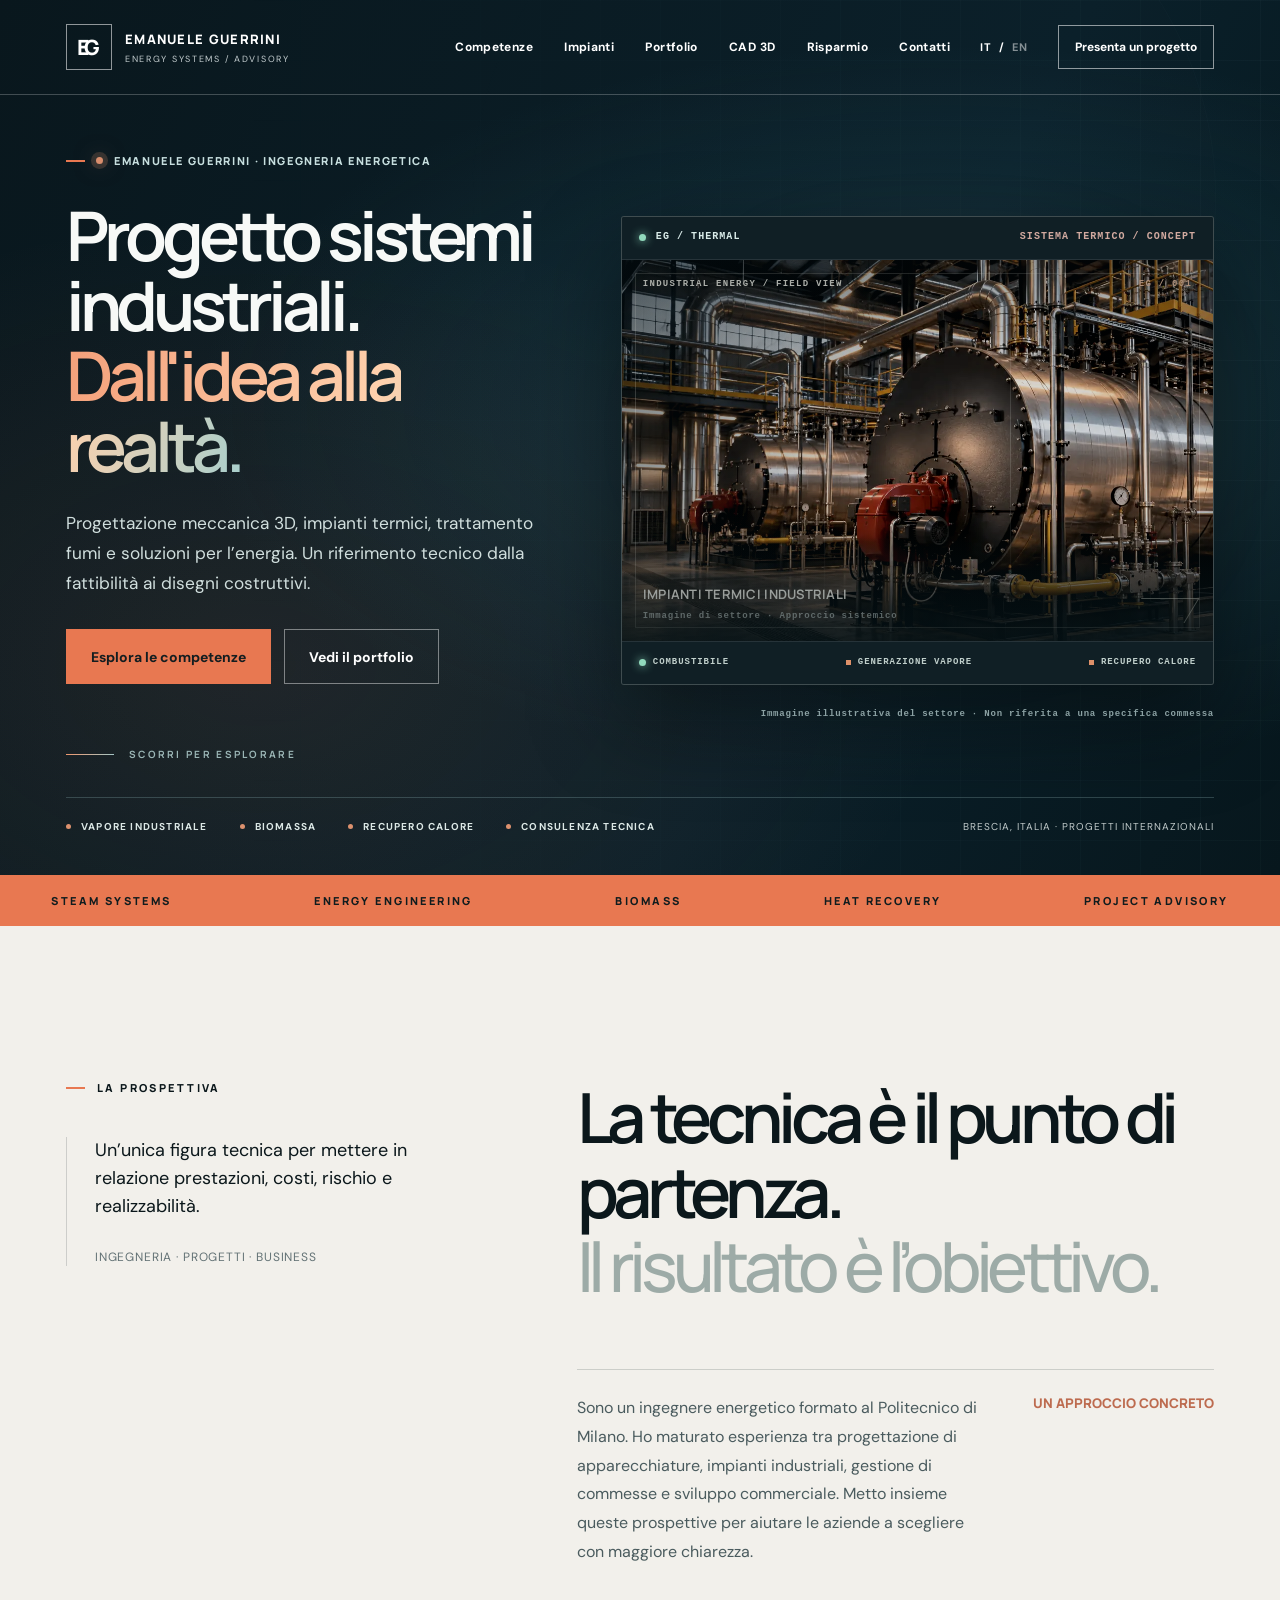
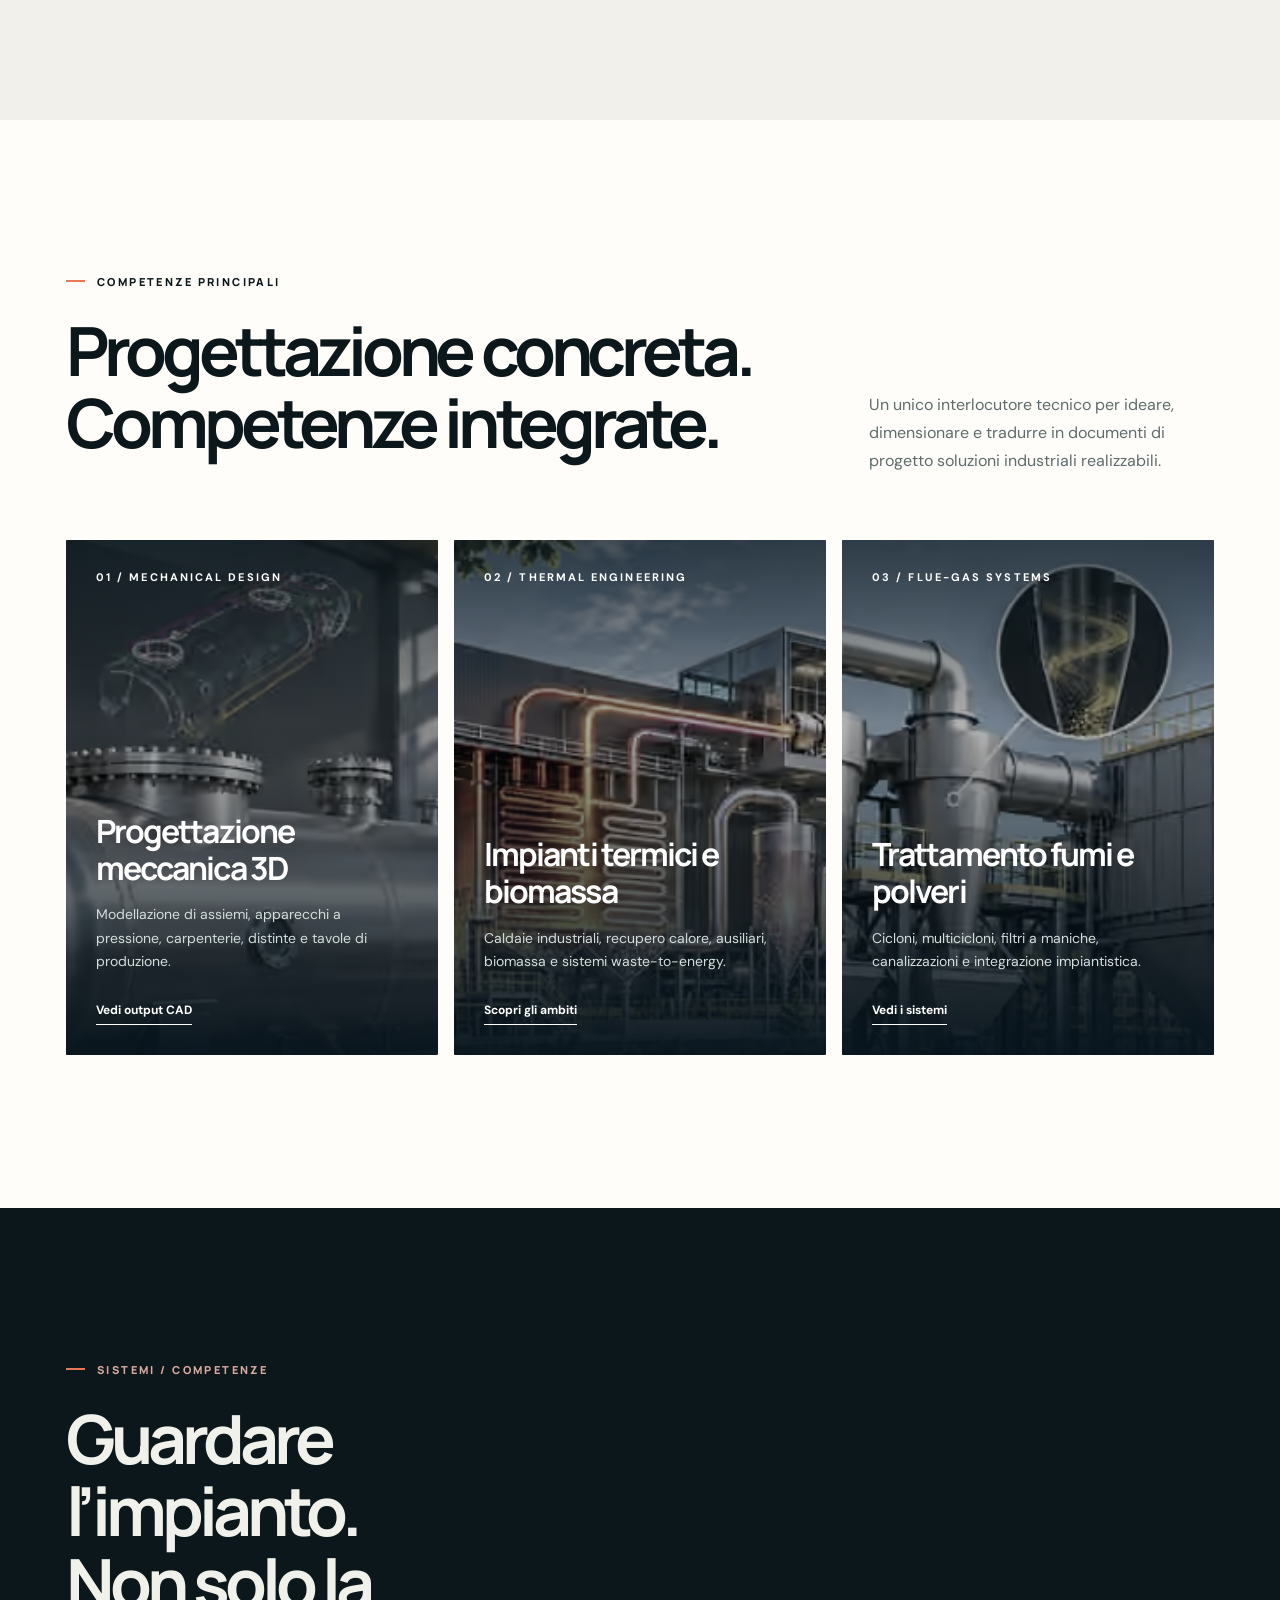
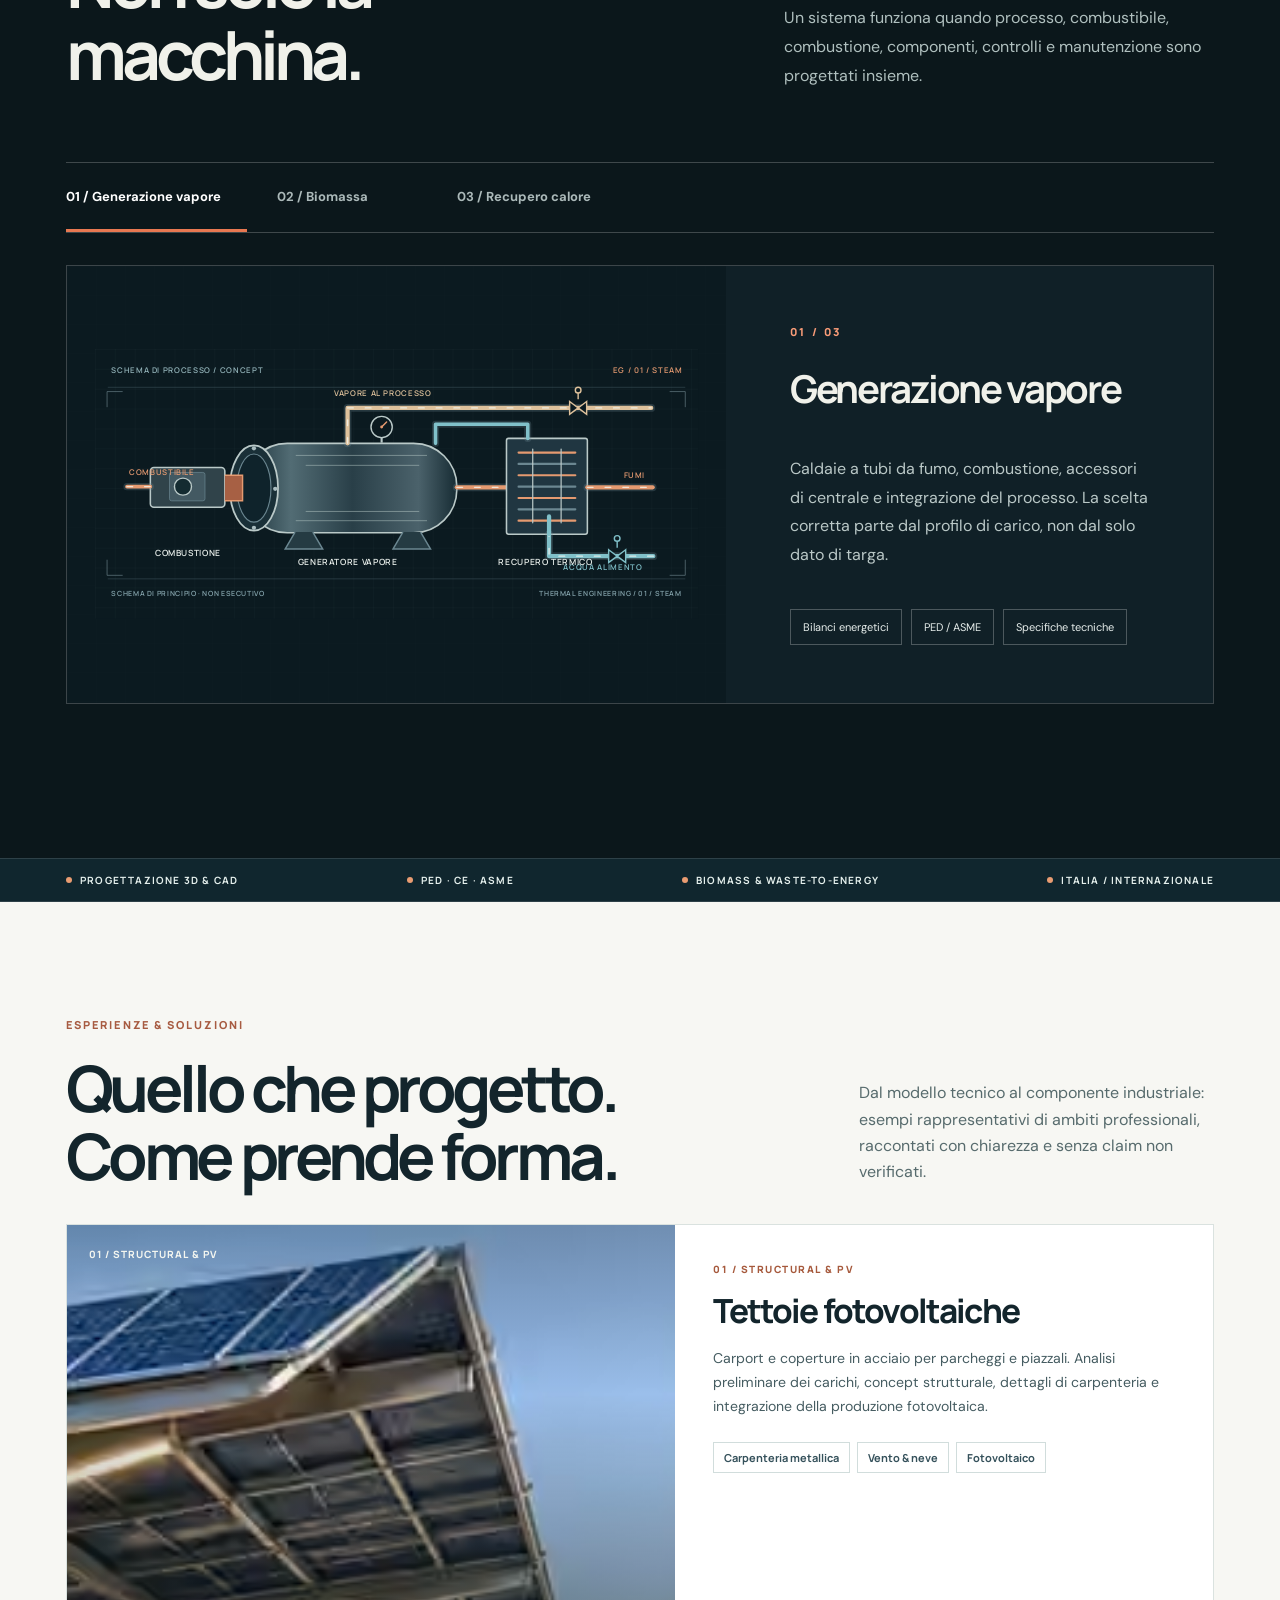
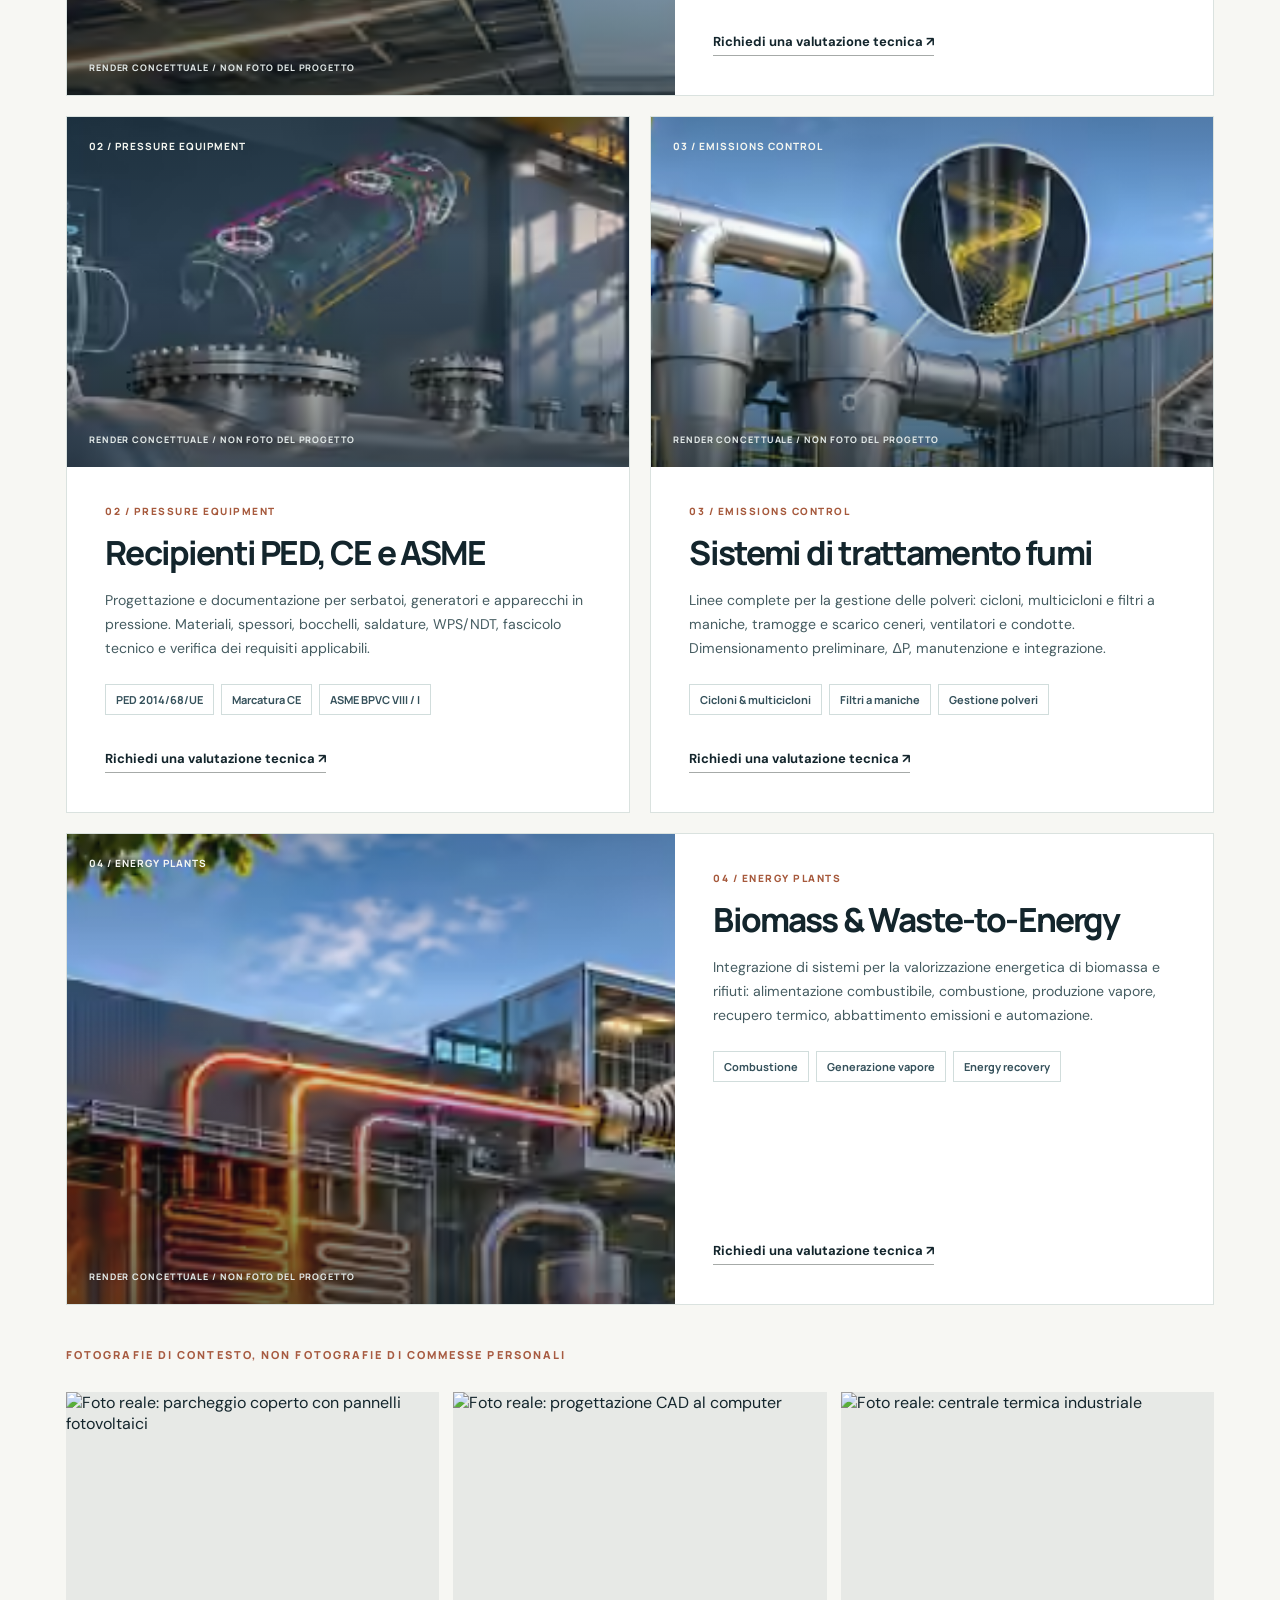
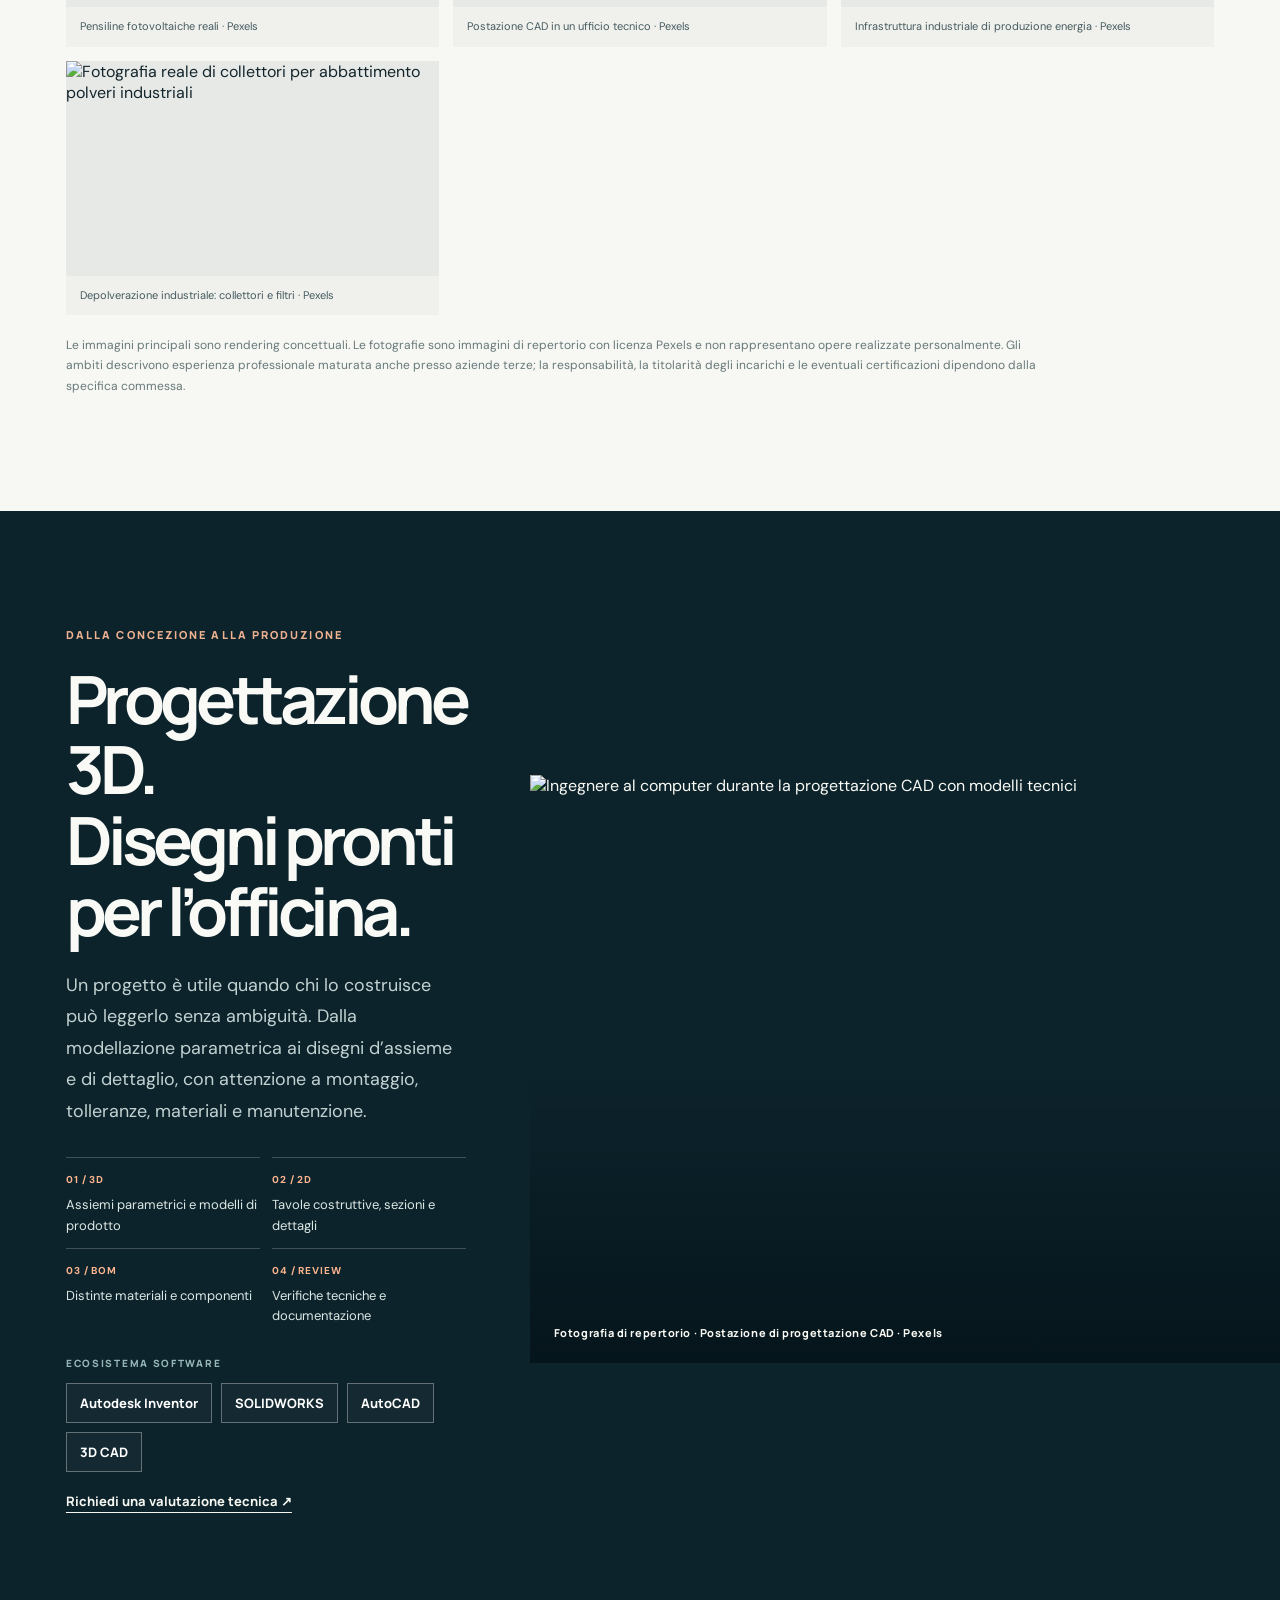
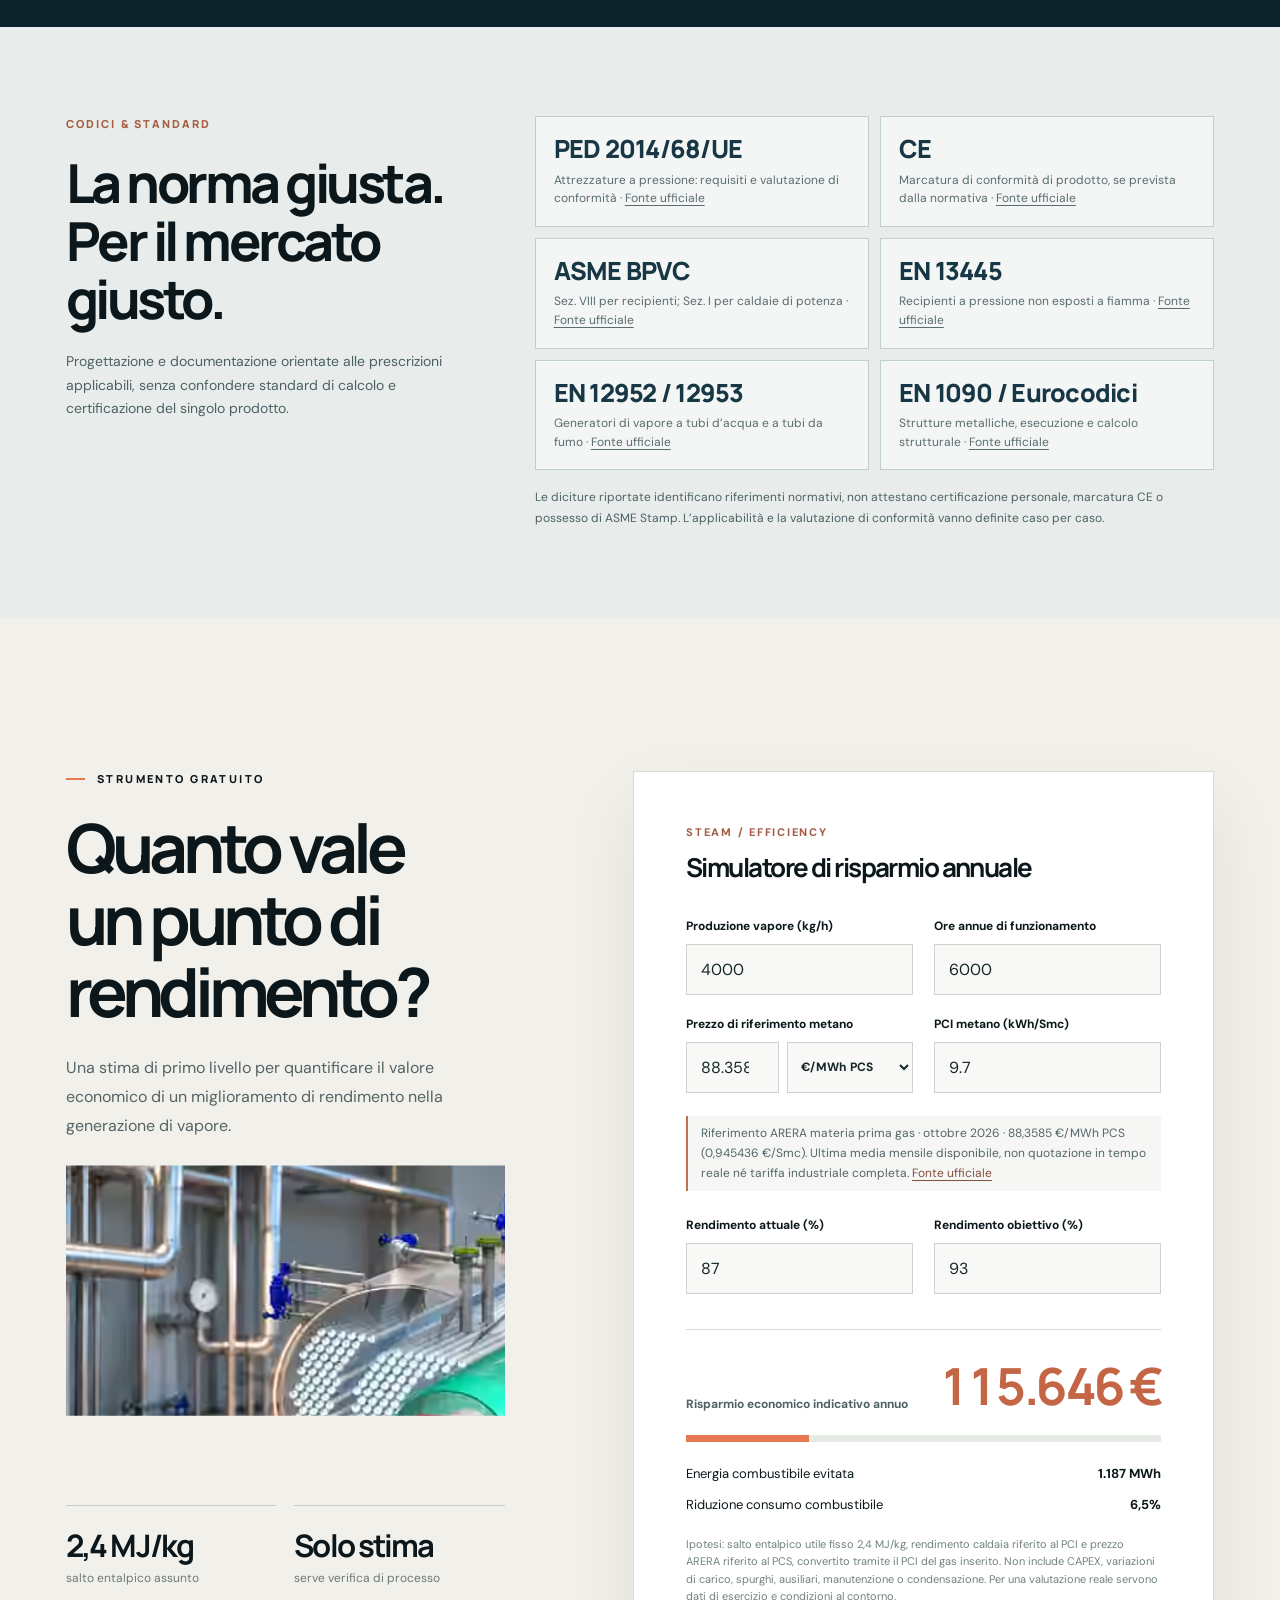
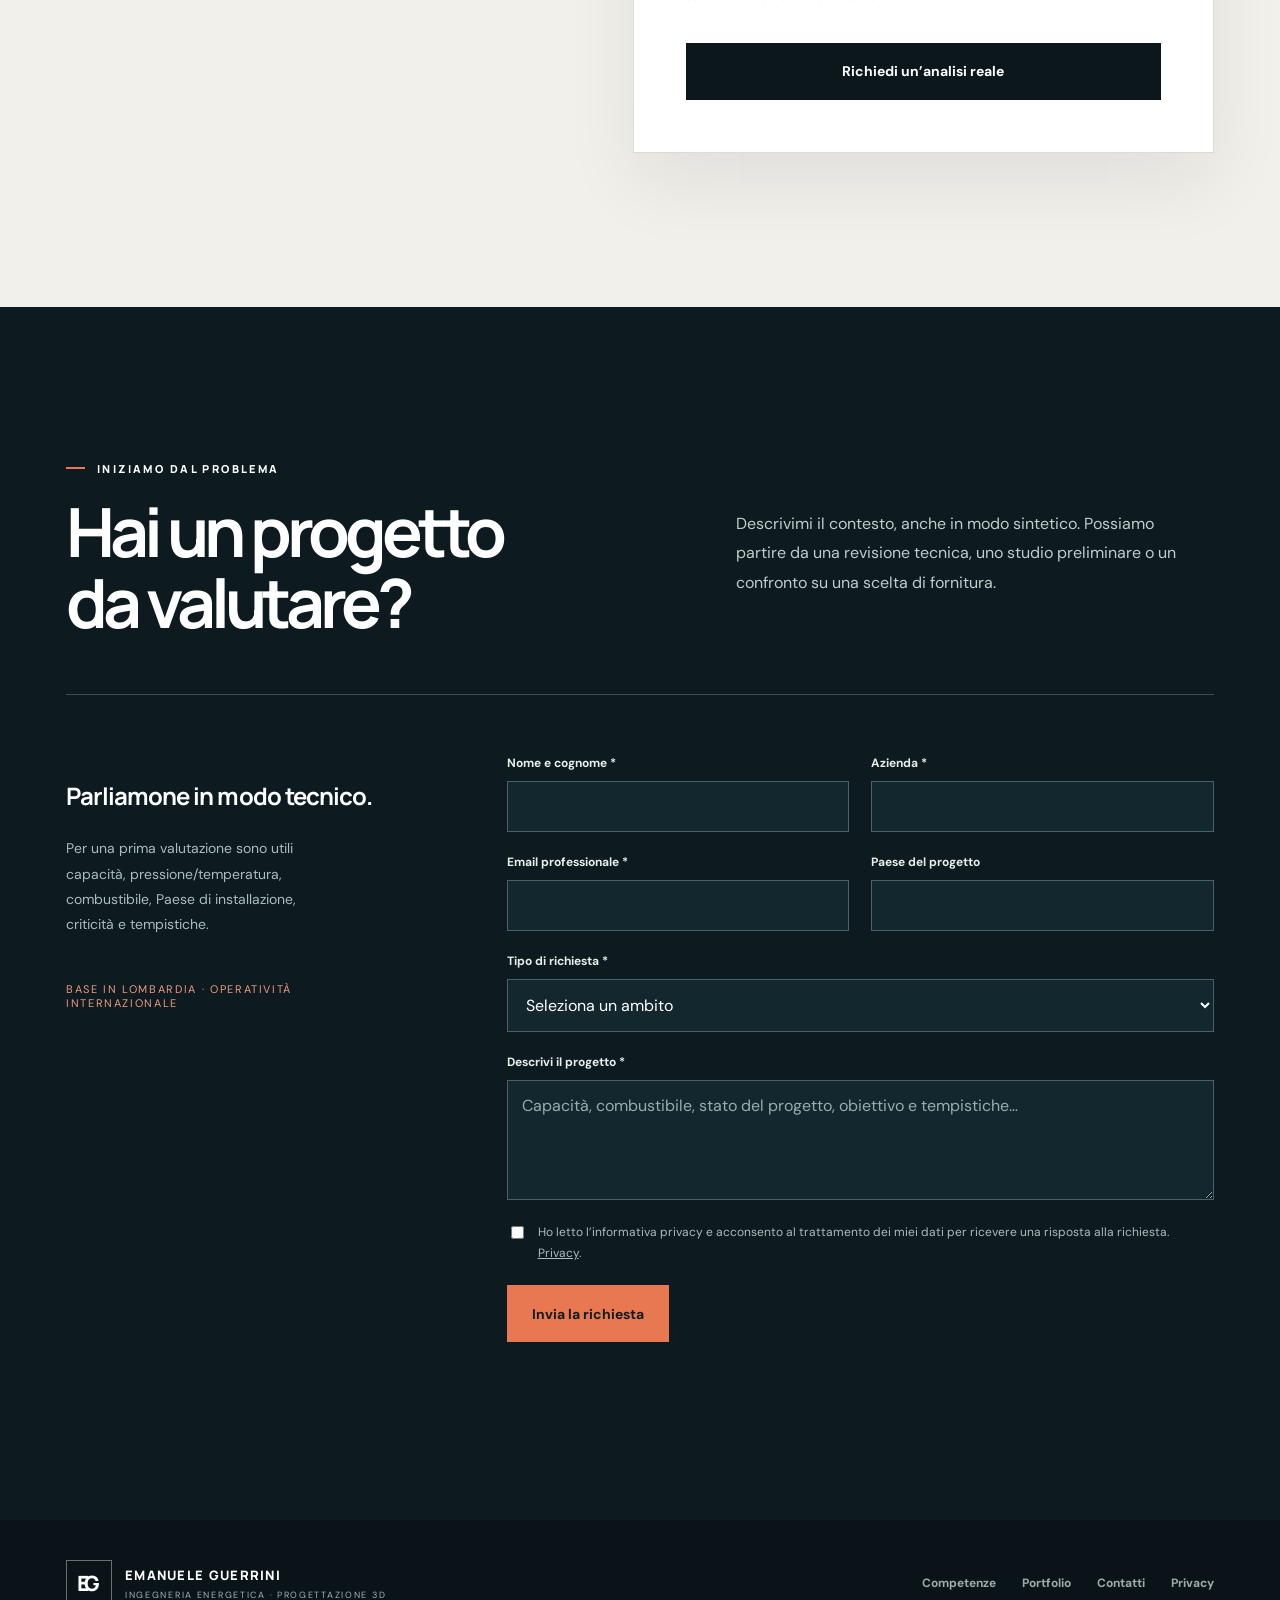
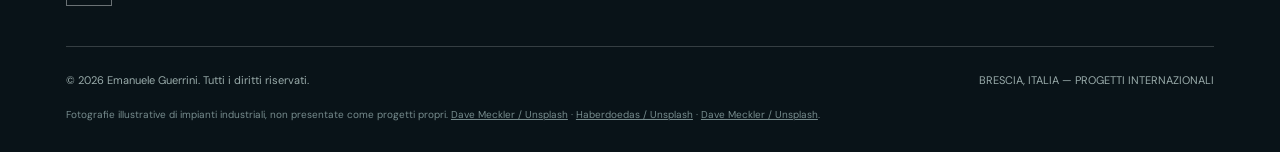
==== commit 90fd978a: "feat: add licensed real dust-collector photography to the integrated portfolio" ====
--- a/index.html
+++ b/index.html
@@ -26,7 +26,7 @@
 <section class="intro section" id="about"><div class="wrap intro-grid"><div class="intro-aside"><div class="eyebrow">LA PROSPETTIVA</div><div class="intro-rule"><p>Un’unica figura tecnica per mettere in relazione prestazioni, costi, rischio e realizzabilità.</p><span>INGEGNERIA · PROGETTI · BUSINESS</span></div></div><div class="intro-main"><h2>La tecnica è il punto di partenza.<br><i>Il risultato è l’obiettivo.</i></h2><div class="intro-detail"><p>Sono un ingegnere energetico formato al Politecnico di Milano. Ho maturato esperienza tra progettazione di apparecchiature, impianti industriali, gestione di commesse e sviluppo commerciale. Metto insieme queste prospettive per aiutare le aziende a scegliere con maggiore chiarezza.</p><small>UN APPROCCIO CONCRETO</small></div></div></div></section>
 <section class="services section" id="expertise"><div class="wrap"><div class="section-heading"><div><div class="eyebrow">COMPETENZE PRINCIPALI</div><h2 class="section-title">Progettazione concreta.<br>Competenze integrate.</h2></div><p>Un unico interlocutore tecnico per ideare, dimensionare e tradurre in documenti di progetto soluzioni industriali realizzabili.</p></div><div class="services-grid"><a class="service-card" href="#cad"><div class="service-photo"><img src="assets/portfolio-pressure.avif" alt="" width="740" height="920" loading="lazy" decoding="async"></div><div class="service-top"><span>01 / MECHANICAL DESIGN</span></div><div class="service-copy"><h3>Progettazione meccanica 3D</h3><p>Modellazione di assiemi, apparecchi a pressione, carpenterie, distinte e tavole di produzione.</p><span class="text-link">Vedi output CAD</span></div></a><a class="service-card" href="#projects"><div class="service-photo"><img src="assets/portfolio-biomass.avif" alt="" width="740" height="920" loading="lazy" decoding="async"></div><div class="service-top"><span>02 / THERMAL ENGINEERING</span></div><div class="service-copy"><h3>Impianti termici e biomassa</h3><p>Caldaie industriali, recupero calore, ausiliari, biomassa e sistemi waste-to-energy.</p><span class="text-link">Scopri gli ambiti</span></div></a><a class="service-card" href="#projects"><div class="service-photo"><img src="assets/portfolio-cyclones.avif" alt="" width="740" height="920" loading="lazy" decoding="async"></div><div class="service-top"><span>03 / FLUE-GAS SYSTEMS</span></div><div class="service-copy"><h3>Trattamento fumi e polveri</h3><p>Cicloni, multicicloni, filtri a maniche, canalizzazioni e integrazione impiantistica.</p><span class="text-link">Vedi i sistemi</span></div></a></div></div></section>
 <section class="systems section" id="systems"><div class="wrap"><div class="systems-top"><div><div class="eyebrow">SISTEMI / COMPETENZE</div><h2 class="section-title">Guardare l’impianto.<br>Non solo la macchina.</h2></div><p>Un sistema funziona quando processo, combustibile, combustione, componenti, controlli e manutenzione sono progettati insieme.</p></div><div class="system-tabs" role="tablist" aria-label="Engineering systems"><button data-system="steam" role="tab" aria-selected="true" type="button">01 / Generazione vapore</button><button data-system="biomass" role="tab" aria-selected="false" type="button">02 / Biomassa</button><button data-system="recovery" role="tab" aria-selected="false" type="button">03 / Recupero calore</button></div><div class="system-console"><div class="console-visual" id="system-visual"></div><div class="console-data"><span id="system-id" class="data-id">01 / 03</span><h3 id="system-title">Generazione vapore</h3><p id="system-description">Un sistema funziona quando processo, combustibile, combustione, componenti, controlli e manutenzione sono progettati insieme.</p><div class="console-tags" id="system-tags"><span>Energy engineering</span></div></div></div></div></section><div class="eg-feature-strip"><div class="wrap"><span><b aria-hidden="true"></b>PROGETTAZIONE 3D & CAD</span><span><b aria-hidden="true"></b>PED · CE · ASME</span><span><b aria-hidden="true"></b>BIOMASS & WASTE-TO-ENERGY</span><span><b aria-hidden="true"></b>ITALIA / INTERNAZIONALE</span></div></div>
-<section class="eg-portfolio-v3" id="projects" aria-labelledby="eg-projects-heading"><div class="wrap"><div class="eg-section-kicker">ESPERIENZE & SOLUZIONI</div><div class="eg-section-head"><h2 class="section-title" id="eg-projects-heading">Quello che progetto.<br>Come prende forma.</h2><p>Dal modello tecnico al componente industriale: esempi rappresentativi di ambiti professionali, raccontati con chiarezza e senza claim non verificati.</p></div><div class="eg-project-grid"><article class="eg-project eg-project--wide eg-reveal"><div class="eg-project-media"><img src="assets/portfolio-solar.avif" alt="Rendering illustrativo di una pensilina fotovoltaica per parcheggio" width="1200" height="675" loading="lazy" decoding="async"><span class="eg-photo-index">01 / STRUCTURAL & PV</span><span class="eg-photo-label">RENDER CONCETTUALE / NON FOTO DEL PROGETTO</span></div><div class="eg-project-copy"><span class="eg-project-cat">01 / STRUCTURAL & PV</span><h3>Tettoie fotovoltaiche</h3><p>Carport e coperture in acciaio per parcheggi e piazzali. Analisi preliminare dei carichi, concept strutturale, dettagli di carpenteria e integrazione della produzione fotovoltaica.</p><div class="eg-project-details"><span>Carpenteria metallica</span><span>Vento & neve</span><span>Fotovoltaico</span></div><a class="eg-project-cta" href="#contact" data-request-scope="Other">Richiedi una valutazione tecnica ↗</a></div></article><article class="eg-project  eg-reveal"><div class="eg-project-media"><img src="assets/portfolio-pressure.avif" alt="Rendering illustrativo di recipiente industriale cilindrico in pressione" width="1200" height="675" loading="lazy" decoding="async"><span class="eg-photo-index">02 / PRESSURE EQUIPMENT</span><span class="eg-photo-label">RENDER CONCETTUALE / NON FOTO DEL PROGETTO</span></div><div class="eg-project-copy"><span class="eg-project-cat">02 / PRESSURE EQUIPMENT</span><h3>Recipienti PED, CE e ASME</h3><p>Progettazione e documentazione per serbatoi, generatori e apparecchi in pressione. Materiali, spessori, bocchelli, saldature, WPS/NDT, fascicolo tecnico e verifica dei requisiti applicabili.</p><div class="eg-project-details"><span>PED 2014/68/UE</span><span>Marcatura CE</span><span>ASME BPVC VIII / I</span></div><a class="eg-project-cta" href="#contact" data-request-scope="Other">Richiedi una valutazione tecnica ↗</a></div></article><article class="eg-project  eg-reveal"><div class="eg-project-media"><img src="assets/portfolio-cyclones.avif" alt="Rendering illustrativo di un sistema di separazione delle polveri e multicicloni" width="1200" height="675" loading="lazy" decoding="async"><span class="eg-photo-index">03 / EMISSIONS CONTROL</span><span class="eg-photo-label">RENDER CONCETTUALE / NON FOTO DEL PROGETTO</span></div><div class="eg-project-copy"><span class="eg-project-cat">03 / EMISSIONS CONTROL</span><h3>Sistemi di trattamento fumi</h3><p>Linee complete per la gestione delle polveri: cicloni, multicicloni e filtri a maniche, tramogge e scarico ceneri, ventilatori e condotte. Dimensionamento preliminare, ΔP, manutenzione e integrazione.</p><div class="eg-project-details"><span>Cicloni & multicicloni</span><span>Filtri a maniche</span><span>Gestione polveri</span></div><a class="eg-project-cta" href="#contact" data-request-scope="Other">Richiedi una valutazione tecnica ↗</a></div></article><article class="eg-project eg-project--wide eg-reveal"><div class="eg-project-media"><img src="assets/portfolio-biomass.avif" alt="Rendering illustrativo di impianto a biomassa e recupero energetico" width="1200" height="675" loading="lazy" decoding="async"><span class="eg-photo-index">04 / ENERGY PLANTS</span><span class="eg-photo-label">RENDER CONCETTUALE / NON FOTO DEL PROGETTO</span></div><div class="eg-project-copy"><span class="eg-project-cat">04 / ENERGY PLANTS</span><h3>Biomass & Waste-to-Energy</h3><p>Integrazione di sistemi per la valorizzazione energetica di biomassa e rifiuti: alimentazione combustibile, combustione, produzione vapore, recupero termico, abbattimento emissioni e automazione.</p><div class="eg-project-details"><span>Combustione</span><span>Generazione vapore</span><span>Energy recovery</span></div><a class="eg-project-cta" href="#contact" data-request-scope="Other">Richiedi una valutazione tecnica ↗</a></div></article></div><div class="eg-section-kicker" style="margin-top:42px">Fotografie di contesto, non fotografie di commesse personali</div><div class="eg-real-gallery"><figure><img src="https://images.pexels.com/photos/9799728/pexels-photo-9799728.jpeg?auto=compress&amp;cs=tinysrgb&amp;w=950" width="950" height="640" loading="lazy" decoding="async" alt="Foto reale: parcheggio coperto con pannelli fotovoltaici"><figcaption>Pensiline fotovoltaiche reali · <a href="https://www.pexels.com/photo/cars-parked-on-parking-lot-9799728/" target="_blank" rel="noopener noreferrer">Pexels</a></figcaption></figure><figure><img src="https://images.pexels.com/photos/19895882/pexels-photo-19895882.jpeg?auto=compress&amp;cs=tinysrgb&amp;w=950" width="950" height="640" loading="lazy" decoding="async" alt="Foto reale: progettazione CAD al computer"><figcaption>Postazione CAD in un ufficio tecnico · <a href="https://www.pexels.com/photo/engineer-working-in-office-19895882/" target="_blank" rel="noopener noreferrer">Pexels</a></figcaption></figure><figure><img src="https://images.pexels.com/photos/4372173/pexels-photo-4372173.jpeg?auto=compress&amp;cs=tinysrgb&amp;w=950" width="950" height="640" loading="lazy" decoding="async" alt="Foto reale: centrale termica industriale"><figcaption>Infrastruttura industriale di produzione energia · <a href="https://www.pexels.com/photo/industrial-chimneys-on-power-plant-platform-under-sky-4372173/" target="_blank" rel="noopener noreferrer">Pexels</a></figcaption></figure></div><p class="eg-source-note">Le immagini principali sono rendering concettuali. Le fotografie sono immagini di repertorio con licenza Pexels e non rappresentano opere realizzate personalmente. Gli ambiti descrivono esperienza professionale maturata anche presso aziende terze; la responsabilità, la titolarità degli incarichi e le eventuali certificazioni dipendono dalla specifica commessa.</p></div></section>
+<section class="eg-portfolio-v3" id="projects" aria-labelledby="eg-projects-heading"><div class="wrap"><div class="eg-section-kicker">ESPERIENZE & SOLUZIONI</div><div class="eg-section-head"><h2 class="section-title" id="eg-projects-heading">Quello che progetto.<br>Come prende forma.</h2><p>Dal modello tecnico al componente industriale: esempi rappresentativi di ambiti professionali, raccontati con chiarezza e senza claim non verificati.</p></div><div class="eg-project-grid"><article class="eg-project eg-project--wide eg-reveal"><div class="eg-project-media"><img src="assets/portfolio-solar.avif" alt="Rendering illustrativo di una pensilina fotovoltaica per parcheggio" width="1200" height="675" loading="lazy" decoding="async"><span class="eg-photo-index">01 / STRUCTURAL & PV</span><span class="eg-photo-label">RENDER CONCETTUALE / NON FOTO DEL PROGETTO</span></div><div class="eg-project-copy"><span class="eg-project-cat">01 / STRUCTURAL & PV</span><h3>Tettoie fotovoltaiche</h3><p>Carport e coperture in acciaio per parcheggi e piazzali. Analisi preliminare dei carichi, concept strutturale, dettagli di carpenteria e integrazione della produzione fotovoltaica.</p><div class="eg-project-details"><span>Carpenteria metallica</span><span>Vento & neve</span><span>Fotovoltaico</span></div><a class="eg-project-cta" href="#contact" data-request-scope="Other">Richiedi una valutazione tecnica ↗</a></div></article><article class="eg-project  eg-reveal"><div class="eg-project-media"><img src="assets/portfolio-pressure.avif" alt="Rendering illustrativo di recipiente industriale cilindrico in pressione" width="1200" height="675" loading="lazy" decoding="async"><span class="eg-photo-index">02 / PRESSURE EQUIPMENT</span><span class="eg-photo-label">RENDER CONCETTUALE / NON FOTO DEL PROGETTO</span></div><div class="eg-project-copy"><span class="eg-project-cat">02 / PRESSURE EQUIPMENT</span><h3>Recipienti PED, CE e ASME</h3><p>Progettazione e documentazione per serbatoi, generatori e apparecchi in pressione. Materiali, spessori, bocchelli, saldature, WPS/NDT, fascicolo tecnico e verifica dei requisiti applicabili.</p><div class="eg-project-details"><span>PED 2014/68/UE</span><span>Marcatura CE</span><span>ASME BPVC VIII / I</span></div><a class="eg-project-cta" href="#contact" data-request-scope="Other">Richiedi una valutazione tecnica ↗</a></div></article><article class="eg-project  eg-reveal"><div class="eg-project-media"><img src="assets/portfolio-cyclones.avif" alt="Rendering illustrativo di un sistema di separazione delle polveri e multicicloni" width="1200" height="675" loading="lazy" decoding="async"><span class="eg-photo-index">03 / EMISSIONS CONTROL</span><span class="eg-photo-label">RENDER CONCETTUALE / NON FOTO DEL PROGETTO</span></div><div class="eg-project-copy"><span class="eg-project-cat">03 / EMISSIONS CONTROL</span><h3>Sistemi di trattamento fumi</h3><p>Linee complete per la gestione delle polveri: cicloni, multicicloni e filtri a maniche, tramogge e scarico ceneri, ventilatori e condotte. Dimensionamento preliminare, ΔP, manutenzione e integrazione.</p><div class="eg-project-details"><span>Cicloni & multicicloni</span><span>Filtri a maniche</span><span>Gestione polveri</span></div><a class="eg-project-cta" href="#contact" data-request-scope="Other">Richiedi una valutazione tecnica ↗</a></div></article><article class="eg-project eg-project--wide eg-reveal"><div class="eg-project-media"><img src="assets/portfolio-biomass.avif" alt="Rendering illustrativo di impianto a biomassa e recupero energetico" width="1200" height="675" loading="lazy" decoding="async"><span class="eg-photo-index">04 / ENERGY PLANTS</span><span class="eg-photo-label">RENDER CONCETTUALE / NON FOTO DEL PROGETTO</span></div><div class="eg-project-copy"><span class="eg-project-cat">04 / ENERGY PLANTS</span><h3>Biomass & Waste-to-Energy</h3><p>Integrazione di sistemi per la valorizzazione energetica di biomassa e rifiuti: alimentazione combustibile, combustione, produzione vapore, recupero termico, abbattimento emissioni e automazione.</p><div class="eg-project-details"><span>Combustione</span><span>Generazione vapore</span><span>Energy recovery</span></div><a class="eg-project-cta" href="#contact" data-request-scope="Other">Richiedi una valutazione tecnica ↗</a></div></article></div><div class="eg-section-kicker" style="margin-top:42px">Fotografie di contesto, non fotografie di commesse personali</div><div class="eg-real-gallery"><figure><img src="https://images.pexels.com/photos/9799728/pexels-photo-9799728.jpeg?auto=compress&amp;cs=tinysrgb&amp;w=950" width="950" height="640" loading="lazy" decoding="async" alt="Foto reale: parcheggio coperto con pannelli fotovoltaici"><figcaption>Pensiline fotovoltaiche reali · <a href="https://www.pexels.com/photo/cars-parked-on-parking-lot-9799728/" target="_blank" rel="noopener noreferrer">Pexels</a></figcaption></figure><figure><img src="https://images.pexels.com/photos/19895882/pexels-photo-19895882.jpeg?auto=compress&amp;cs=tinysrgb&amp;w=950" width="950" height="640" loading="lazy" decoding="async" alt="Foto reale: progettazione CAD al computer"><figcaption>Postazione CAD in un ufficio tecnico · <a href="https://www.pexels.com/photo/engineer-working-in-office-19895882/" target="_blank" rel="noopener noreferrer">Pexels</a></figcaption></figure><figure><img src="https://images.pexels.com/photos/4372173/pexels-photo-4372173.jpeg?auto=compress&amp;cs=tinysrgb&amp;w=950" width="950" height="640" loading="lazy" decoding="async" alt="Foto reale: centrale termica industriale"><figcaption>Infrastruttura industriale di produzione energia · <a href="https://www.pexels.com/photo/industrial-chimneys-on-power-plant-platform-under-sky-4372173/" target="_blank" rel="noopener noreferrer">Pexels</a></figcaption></figure><figure><img src="https://images.pexels.com/photos/13806340/pexels-photo-13806340.jpeg?auto=compress&amp;cs=tinysrgb&amp;w=950" width="950" height="640" loading="lazy" decoding="async" alt="Fotografia reale di collettori per abbattimento polveri industriali"><figcaption>Depolverazione industriale: collettori e filtri · <a href="https://www.pexels.com/photo/close-up-of-a-bunch-of-dust-collectors-13806340/" target="_blank" rel="noopener noreferrer">Pexels</a></figcaption></figure></div><p class="eg-source-note">Le immagini principali sono rendering concettuali. Le fotografie sono immagini di repertorio con licenza Pexels e non rappresentano opere realizzate personalmente. Gli ambiti descrivono esperienza professionale maturata anche presso aziende terze; la responsabilità, la titolarità degli incarichi e le eventuali certificazioni dipendono dalla specifica commessa.</p></div></section>
 <section class="eg-cad-section" id="cad" aria-labelledby="eg-cad-title"><div class="wrap eg-cad-grid"><div class="eg-reveal"><div class="eg-section-kicker">DALLA CONCEZIONE ALLA PRODUZIONE</div><h2 class="section-title" id="eg-cad-title">Progettazione 3D.<br>Disegni pronti per l’officina.</h2><p class="eg-cad-lead">Un progetto è utile quando chi lo costruisce può leggerlo senza ambiguità. Dalla modellazione parametrica ai disegni d’assieme e di dettaglio, con attenzione a montaggio, tolleranze, materiali e manutenzione.</p><div class="eg-deliverables"><div><strong>01 / 3D</strong>Assiemi parametrici e modelli di prodotto</div><div><strong>02 / 2D</strong>Tavole costruttive, sezioni e dettagli</div><div><strong>03 / BOM</strong>Distinte materiali e componenti</div><div><strong>04 / REVIEW</strong>Verifiche tecniche e documentazione</div></div><div class="eg-software-label">ECOSISTEMA SOFTWARE</div><div class="eg-software" aria-label="ECOSISTEMA SOFTWARE"><span>Autodesk Inventor</span><span>SOLIDWORKS</span><span>AutoCAD</span><span>3D CAD</span></div><a class="eg-inquiry" href="#contact" data-request-scope="Other">Richiedi una valutazione tecnica ↗</a></div><figure class="eg-cad-photo eg-reveal"><img src="https://images.pexels.com/photos/19895882/pexels-photo-19895882.jpeg?auto=compress&amp;cs=tinysrgb&amp;w=1150" alt="Ingegnere al computer durante la progettazione CAD con modelli tecnici" width="1150" height="900" loading="lazy" decoding="async"><figcaption>Fotografia di repertorio · Postazione di progettazione CAD · <a href="https://www.pexels.com/photo/engineer-working-in-office-19895882/" rel="noopener noreferrer" target="_blank">Pexels</a></figcaption></figure></div></section>
 <section class="eg-compliance" id="norme" aria-labelledby="eg-norm-heading"><div class="wrap"><div><div class="eg-section-kicker">CODICI & STANDARD</div><h2 id="eg-norm-heading">La norma giusta.<br>Per il mercato giusto.</h2><p>Progettazione e documentazione orientate alle prescrizioni applicabili, senza confondere standard di calcolo e certificazione del singolo prodotto.</p></div><div class="eg-norm-grid"><div class="eg-norm"><strong>PED 2014/68/UE</strong><span>Attrezzature a pressione: requisiti e valutazione di conformità · <a href="https://single-market-economy.ec.europa.eu/sectors/pressure-equipment-and-gas-appliances/pressure-equipment-sector/pressure-equipment-directive_en" rel="noopener noreferrer" target="_blank">Fonte ufficiale</a></span></div><div class="eg-norm"><strong>CE</strong><span>Marcatura di conformità di prodotto, se prevista dalla normativa · <a href="https://single-market-economy.ec.europa.eu/single-market/goods/ce-marking_en" rel="noopener noreferrer" target="_blank">Fonte ufficiale</a></span></div><div class="eg-norm"><strong>ASME BPVC</strong><span>Sez. VIII per recipienti; Sez. I per caldaie di potenza · <a href="https://www.asme.org/certification-accreditation/boiler-and-pressure-vessel-certification" rel="noopener noreferrer" target="_blank">Fonte ufficiale</a></span></div><div class="eg-norm"><strong>EN 13445</strong><span>Recipienti a pressione non esposti a fiamma · <a href="https://single-market-economy.ec.europa.eu/single-market/goods/european-standards/harmonised-standards/pressure-equipment_en" rel="noopener noreferrer" target="_blank">Fonte ufficiale</a></span></div><div class="eg-norm"><strong>EN 12952 / 12953</strong><span>Generatori di vapore a tubi d’acqua e a tubi da fumo · <a href="https://single-market-economy.ec.europa.eu/single-market/goods/european-standards/harmonised-standards/pressure-equipment_en" rel="noopener noreferrer" target="_blank">Fonte ufficiale</a></span></div><div class="eg-norm"><strong>EN 1090 / Eurocodici</strong><span>Strutture metalliche, esecuzione e calcolo strutturale · <a href="https://single-market-economy.ec.europa.eu/single-market/goods/european-standards/harmonised-standards_en" rel="noopener noreferrer" target="_blank">Fonte ufficiale</a></span></div><p class="eg-norm-note">Le diciture riportate identificano riferimenti normativi, non attestano certificazione personale, marcatura CE o possesso di ASME Stamp. L’applicabilità e la valutazione di conformità vanno definite caso per caso.</p></div></div></section>
 <section class="calculator section" id="tools"><div class="wrap calc-grid"><div><div class="eyebrow">STRUMENTO GRATUITO</div><h2 class="section-title">Quanto vale<br>un punto di<br>rendimento?</h2><p class="calc-intro">Una stima di primo livello per quantificare il valore economico di un miglioramento di rendimento nella generazione di vapore.</p><figure class="eg-boiler-photo"><img src="assets/portfolio-boiler.avif" alt="Vista sezionata illustrativa di caldaia industriale" loading="lazy" decoding="async" width="960" height="540"><figcaption>Rendering illustrativo della caldaia · I valori di risparmio sono calcolati solo dal simulatore qui a fianco.</figcaption></figure><div class="calc-facts"><div class="calc-fact"><strong>2,4 MJ/kg</strong><small>salto entalpico assunto</small></div><div class="calc-fact"><strong>Solo stima</strong><small>serve verifica di processo</small></div></div></div><div class="calc-card"><div class="calc-label">STEAM / EFFICIENCY</div><h3>Simulatore di risparmio annuale</h3><div class="calc-controls"><div class="field"><label for="calc-steam">Produzione vapore (kg/h)</label><input id="calc-steam" type="number" inputmode="decimal" min="100" max="100000" step="100" value="4000"></div><div class="field"><label for="calc-hours">Ore annue di funzionamento</label><input id="calc-hours" type="number" inputmode="decimal" min="1" max="8760" step="100" value="6000"></div><div class="field gas-price-field"><label for="calc-price">Prezzo di riferimento metano</label><div class="gas-price-input"><input id="calc-price" type="number" inputmode="decimal" min="0" max="1000" step="0.01" value="88.3585"><select id="calc-unit" aria-label="Unità prezzo metano"><option value="mwh">€/MWh PCS</option><option value="smc">€/Smc</option></select></div></div><div class="field gas-lhv-field"><label for="calc-lhv">PCI metano (kWh/Smc)</label><input id="calc-lhv" type="number" inputmode="decimal" min="8" max="11" step="0.1" value="9.7"></div><p class="gas-market-note" id="gas-market-note" role="status">Riferimento ARERA materia prima gas · ottobre 2026 · 88,3585 €/MWh PCS (0,945436 €/Smc). Ultima media mensile disponibile, non quotazione in tempo reale né tariffa industriale completa. <a href="https://www.arera.it/area-operatori/prezzi-e-tariffe/valore-cmemm-vulnerabili" rel="noopener noreferrer" target="_blank">Fonte ufficiale</a></p><div class="field"><label for="calc-efficiency">Rendimento attuale (%)</label><input id="calc-efficiency" type="number" inputmode="decimal" min="40" max="99" step="0.5" value="87"></div><div class="field"><label for="calc-target">Rendimento obiettivo (%)</label><input id="calc-target" type="number" inputmode="decimal" min="41" max="99" step="0.5" value="93"></div></div><div class="calc-results"><div class="calc-main-result"><span>Risparmio economico indicativo annuo</span><output id="calc-euro" aria-live="polite">—</output></div><div class="calc-meter"><i id="calc-meter"></i></div><div class="calc-other"><span>Energia combustibile evitata</span><strong id="calc-energy">—</strong></div><div class="calc-other"><span>Riduzione consumo combustibile</span><strong id="calc-pct">—</strong></div><div class="form-message" id="calc-warning" role="status"></div><p class="disclaimer">Ipotesi: salto entalpico utile fisso 2,4 MJ/kg, rendimento caldaia riferito al PCI e prezzo ARERA riferito al PCS, convertito tramite il PCI del gas inserito. Non include CAPEX, variazioni di carico, spurghi, ausiliari, manutenzione o condensazione. Per una valutazione reale servono dati di esercizio e condizioni al contorno.</p><a class="btn btn-dark" href="#contact" data-request-scope="Feasibility study">Richiedi un’analisi reale </a></div></div></div></section>
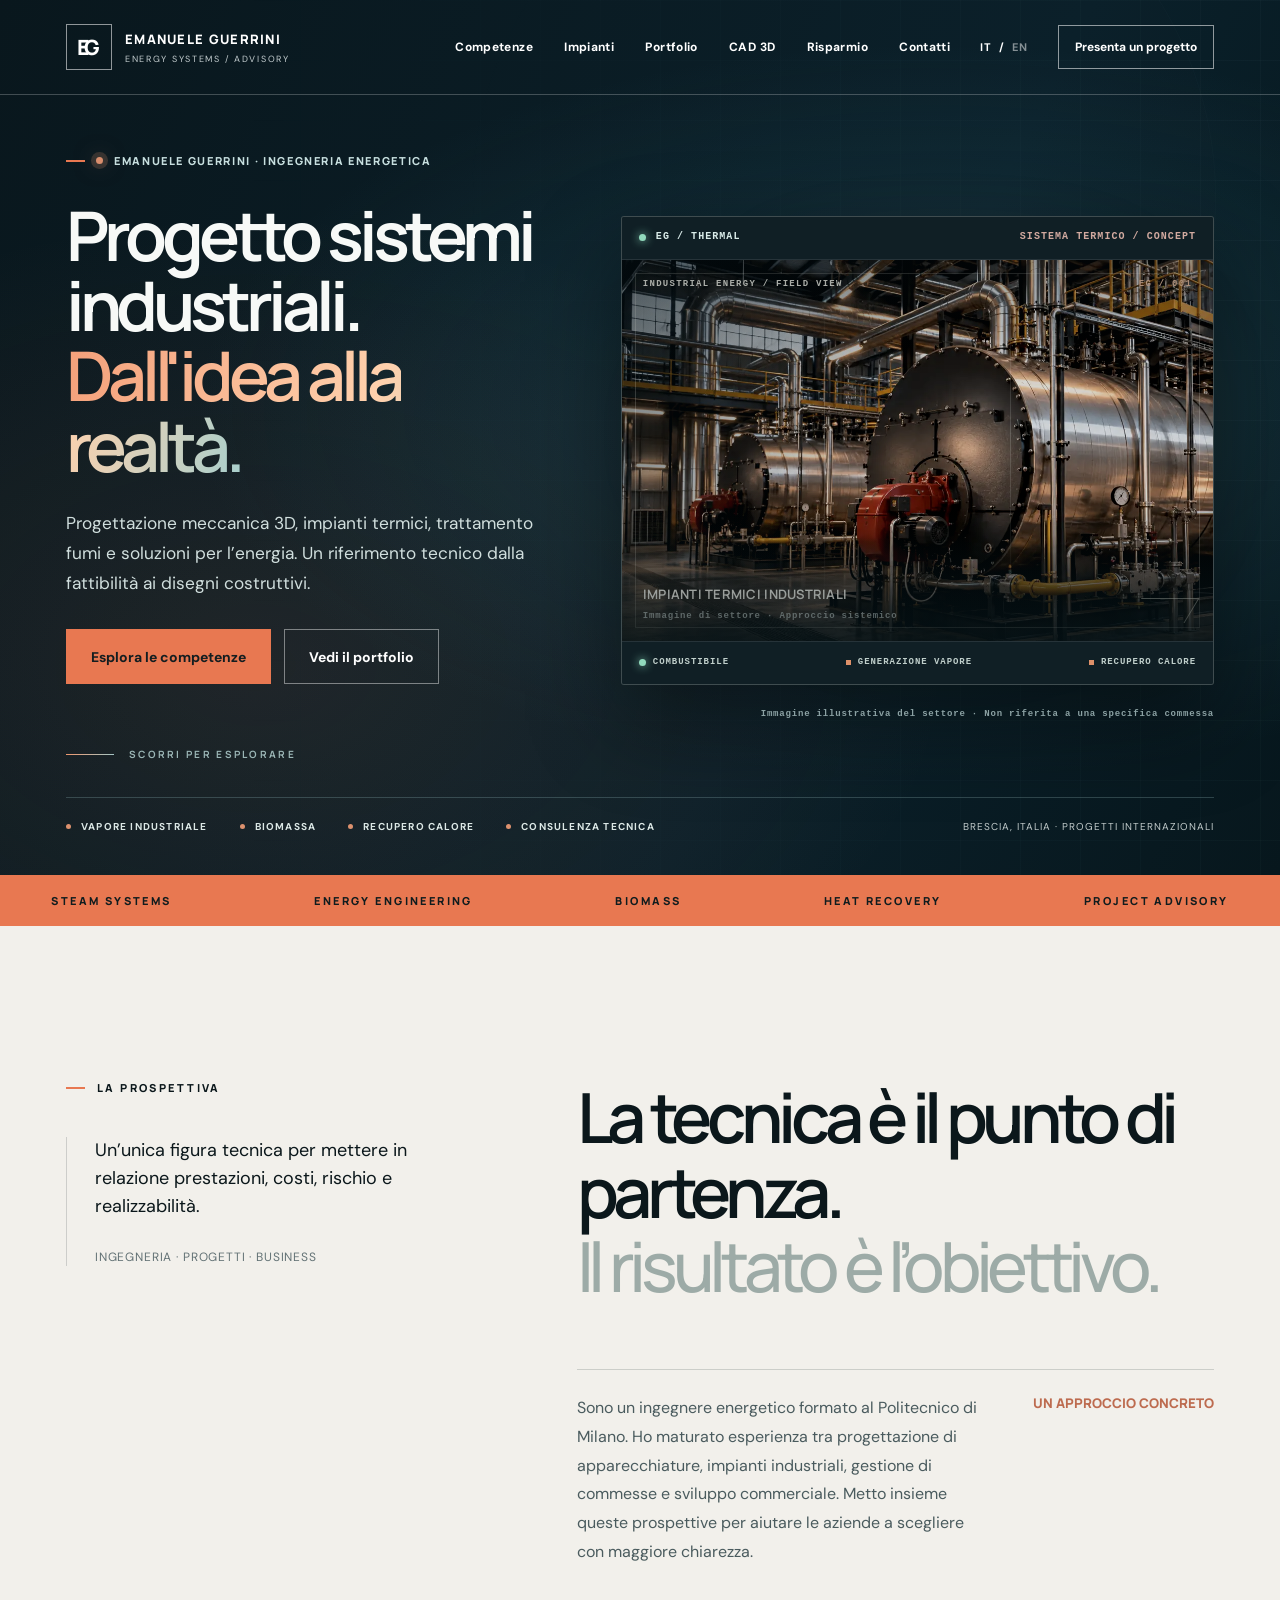
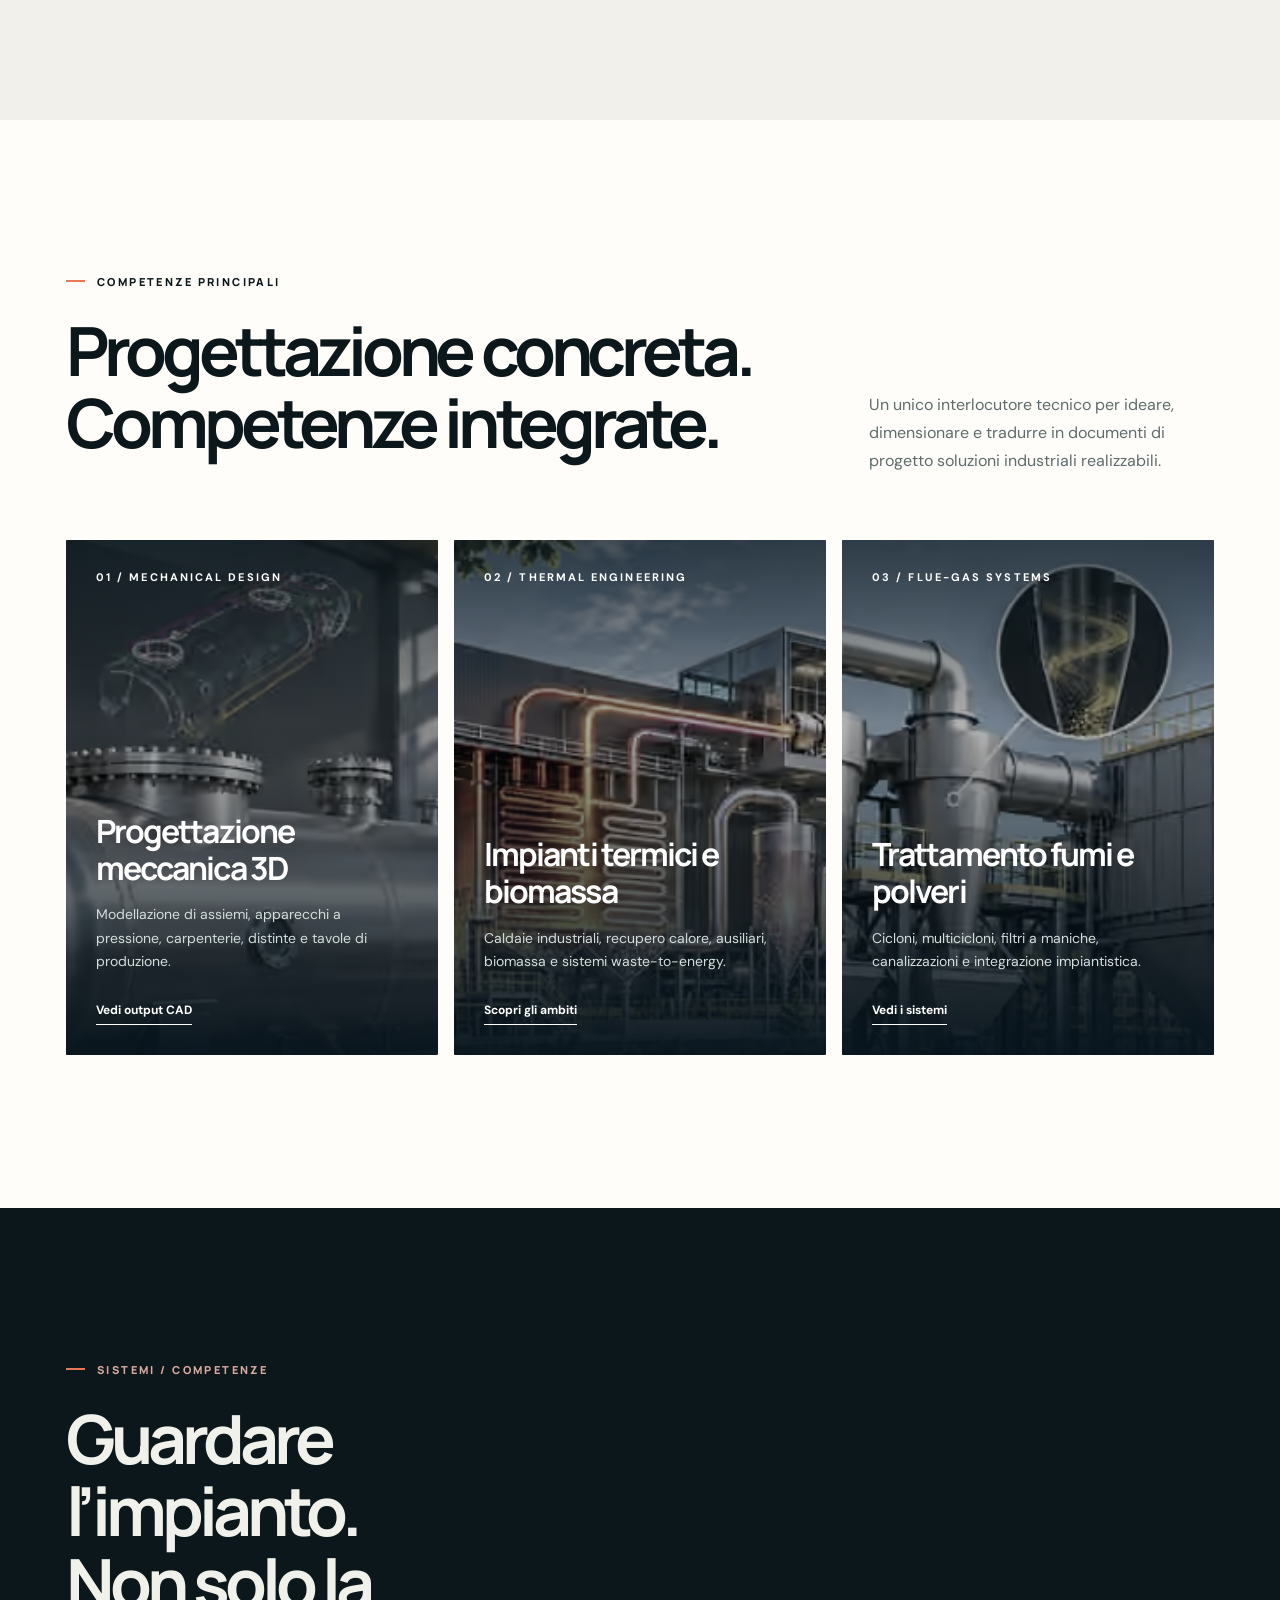
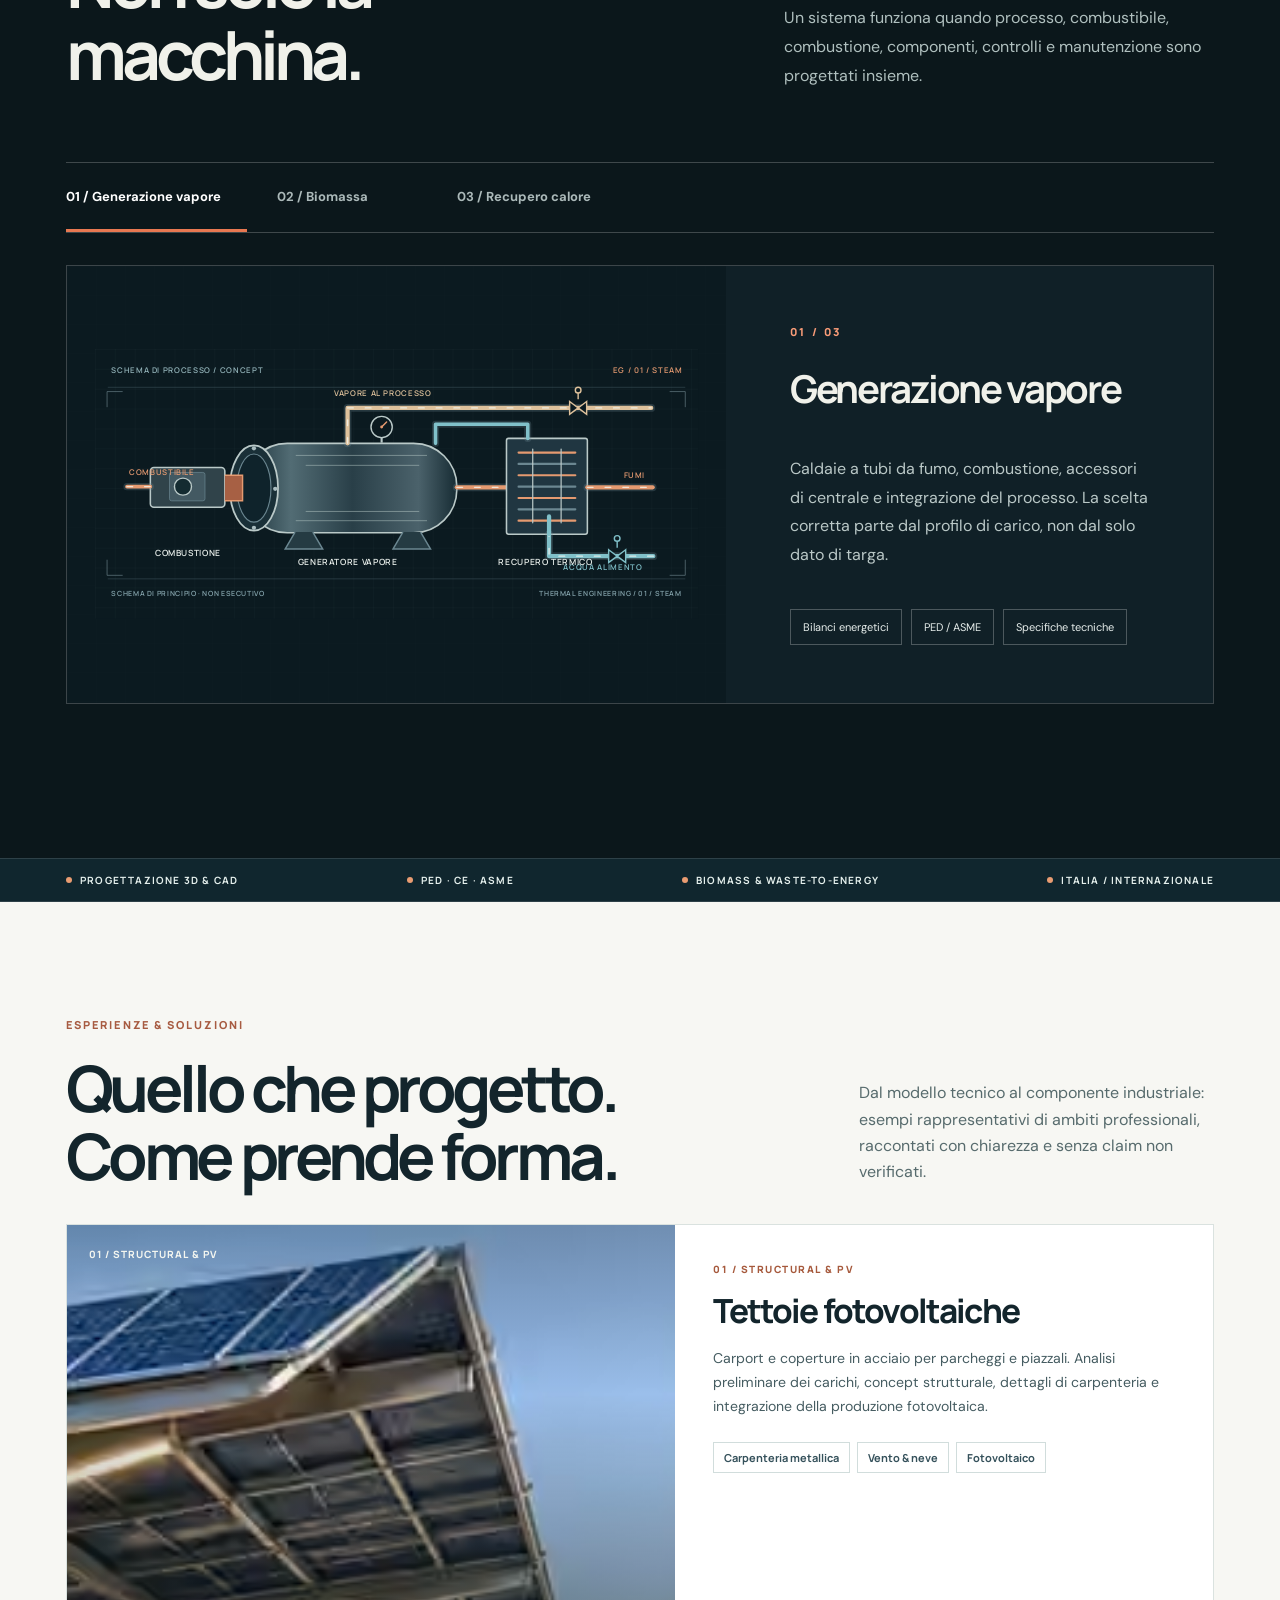
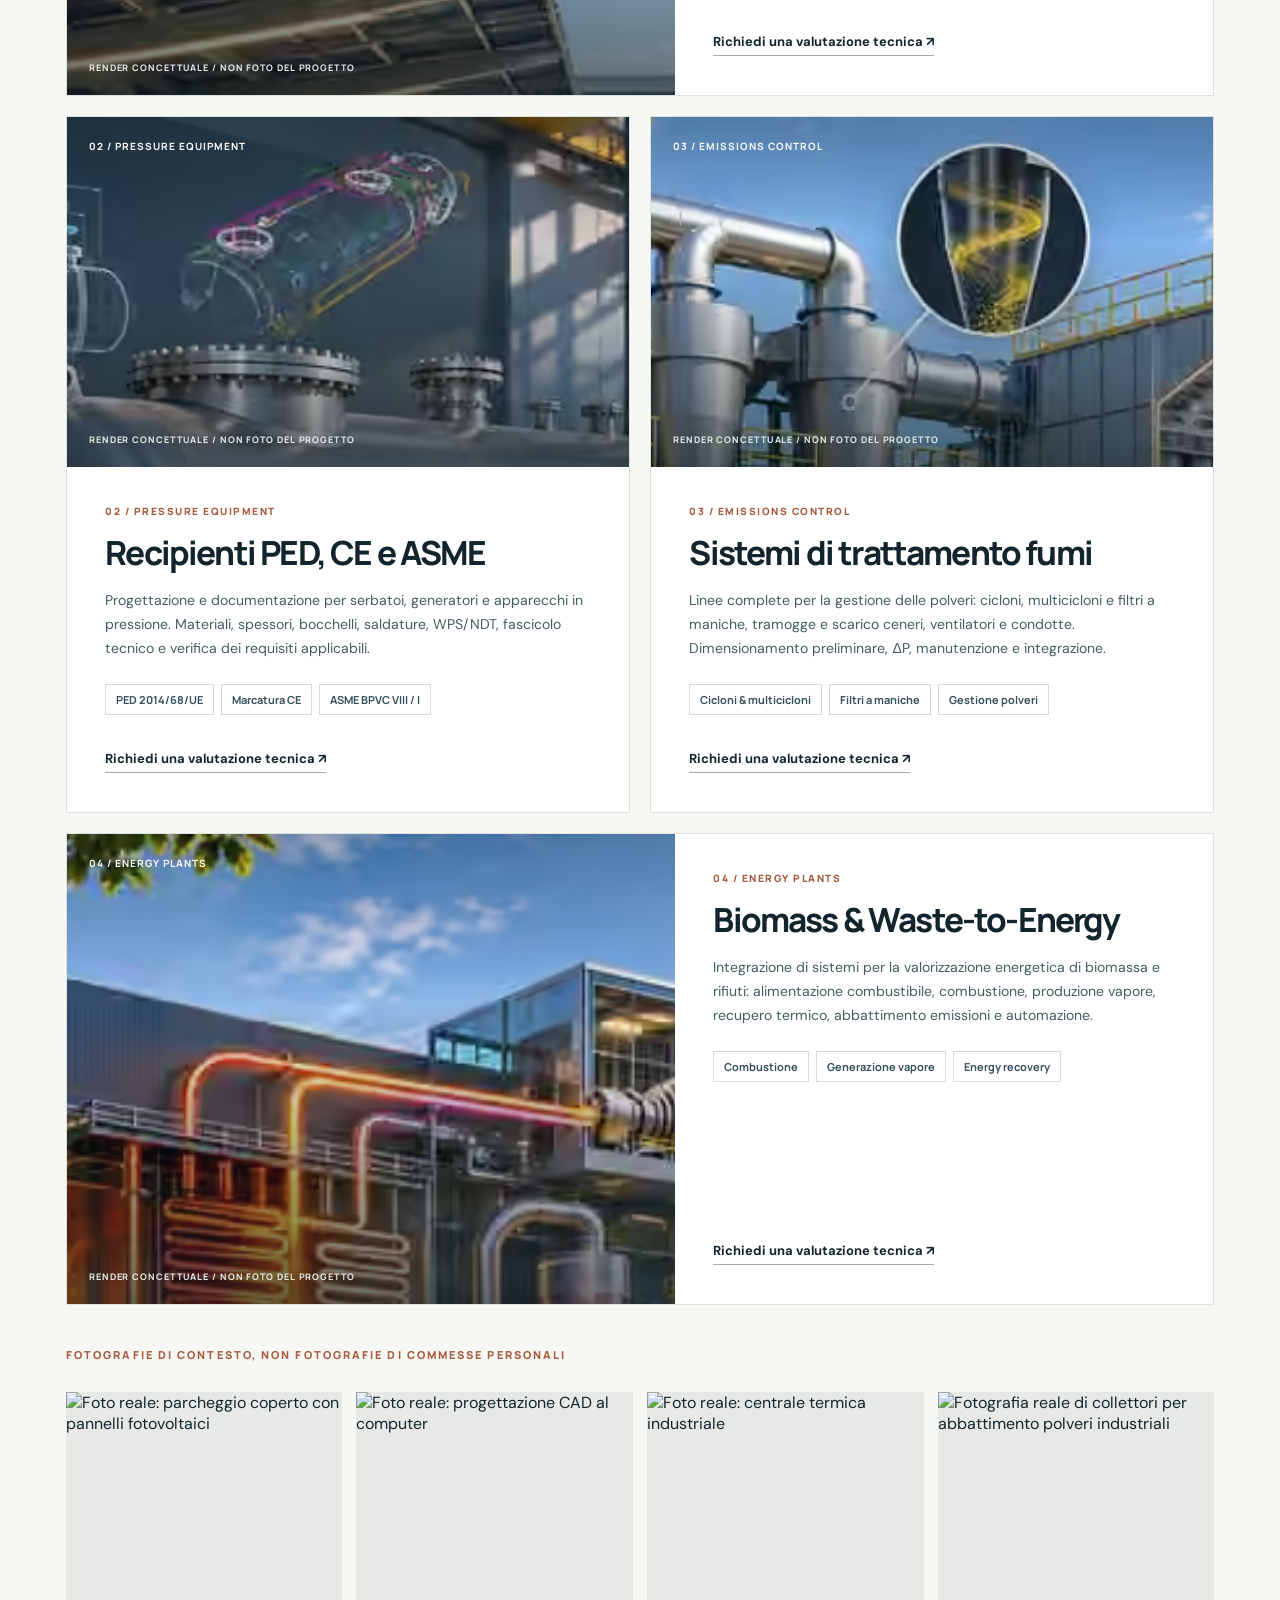
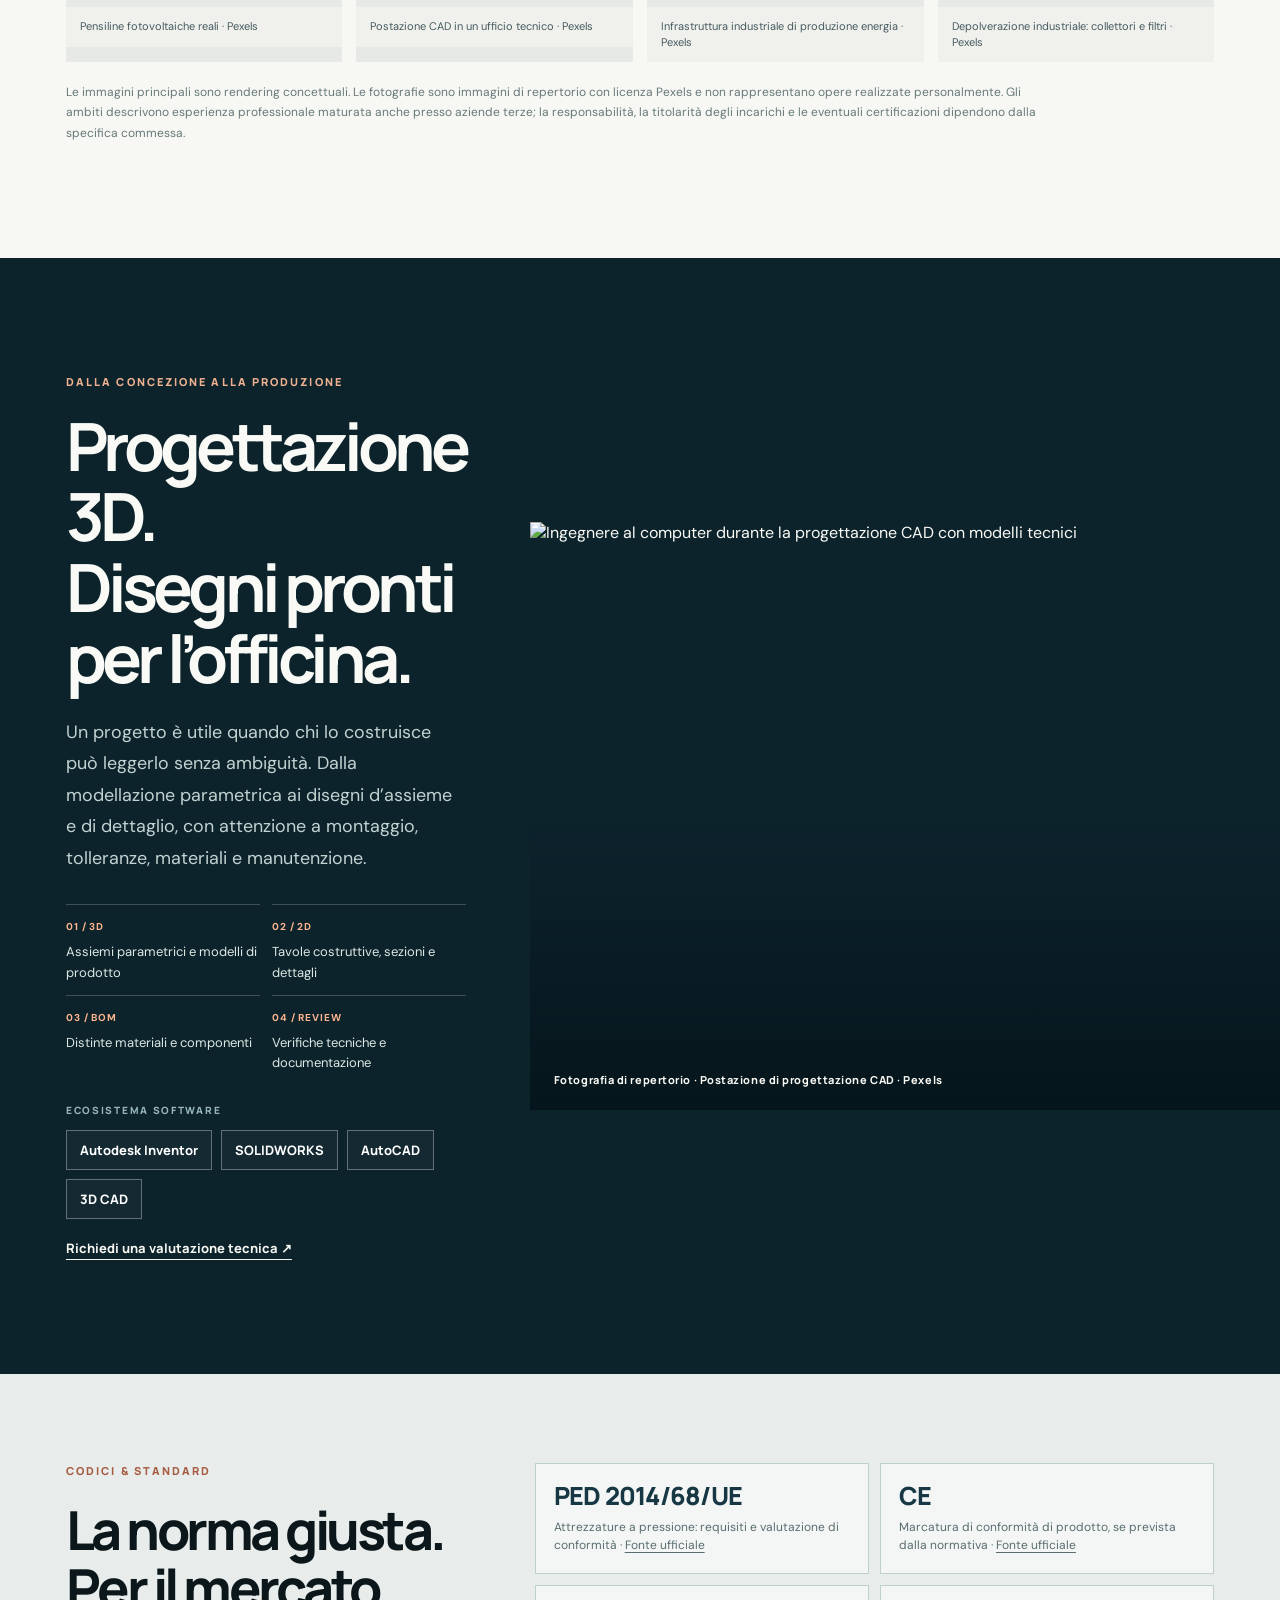
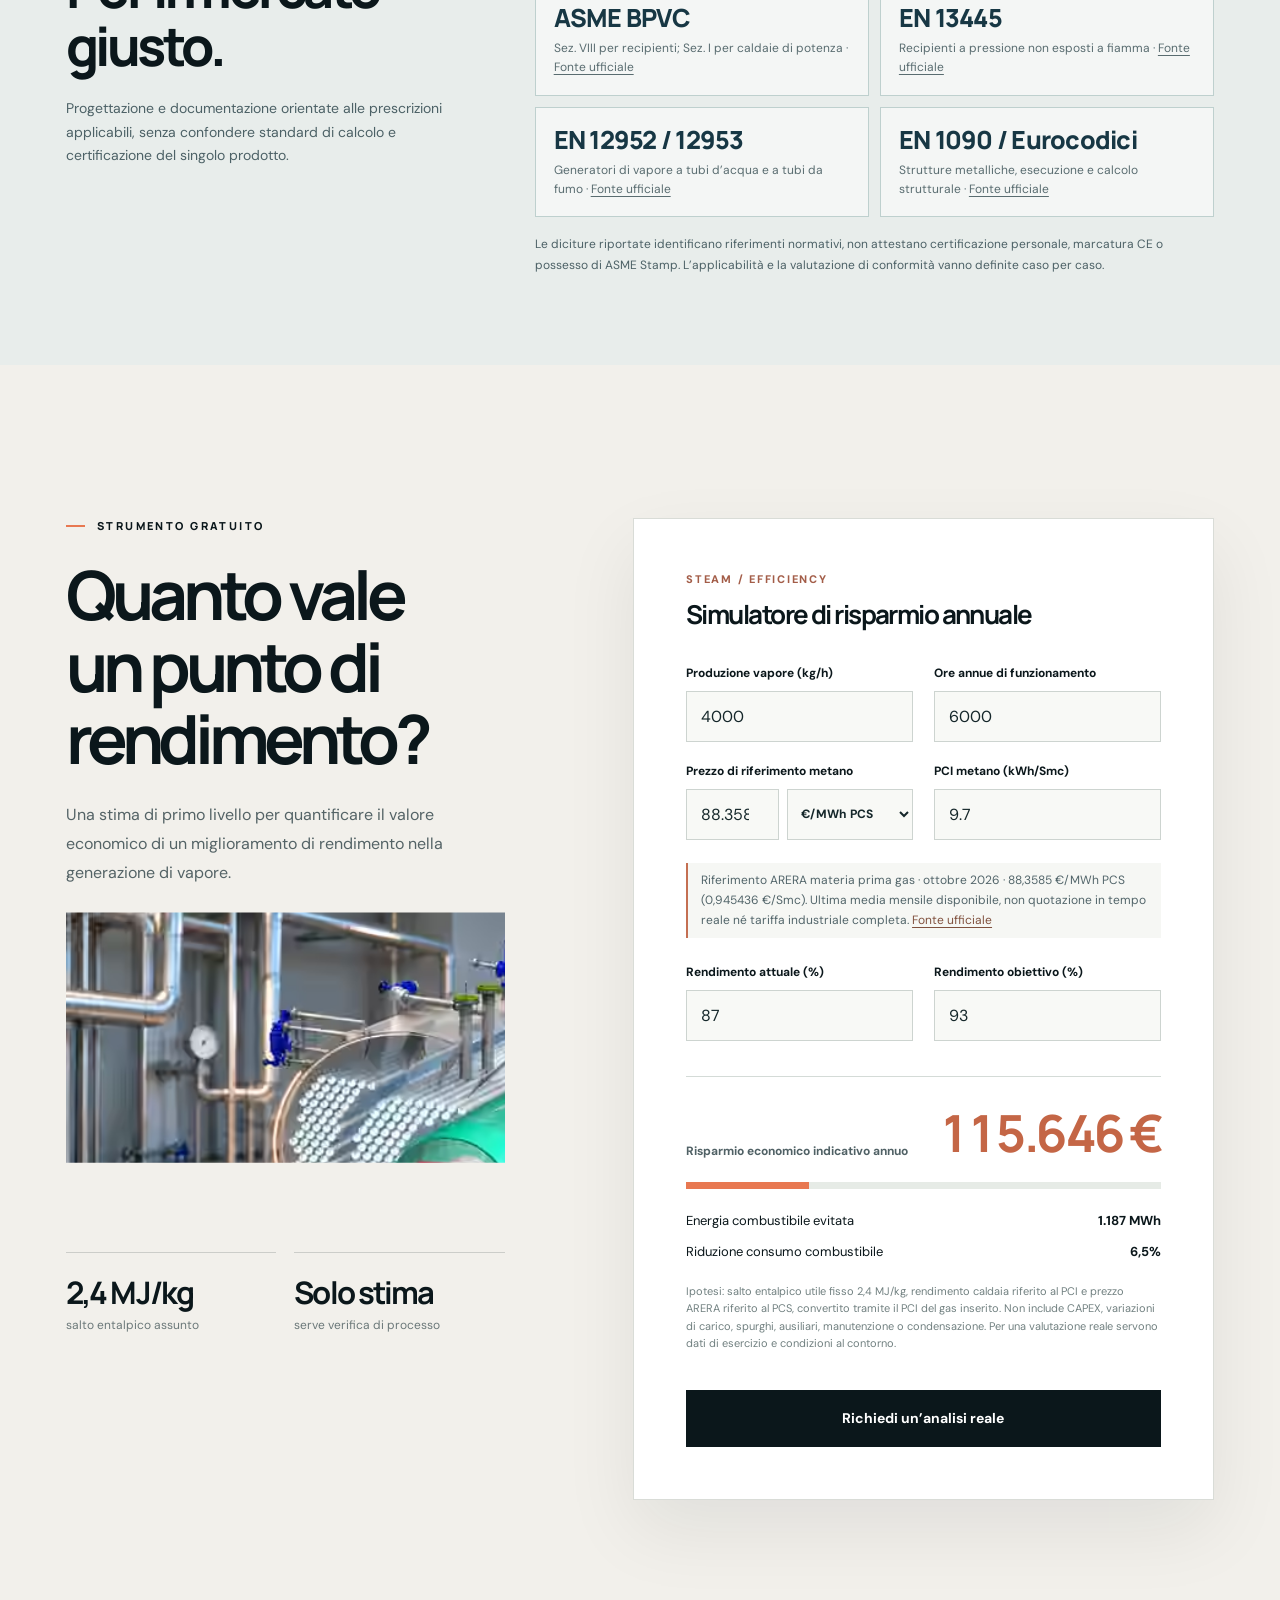
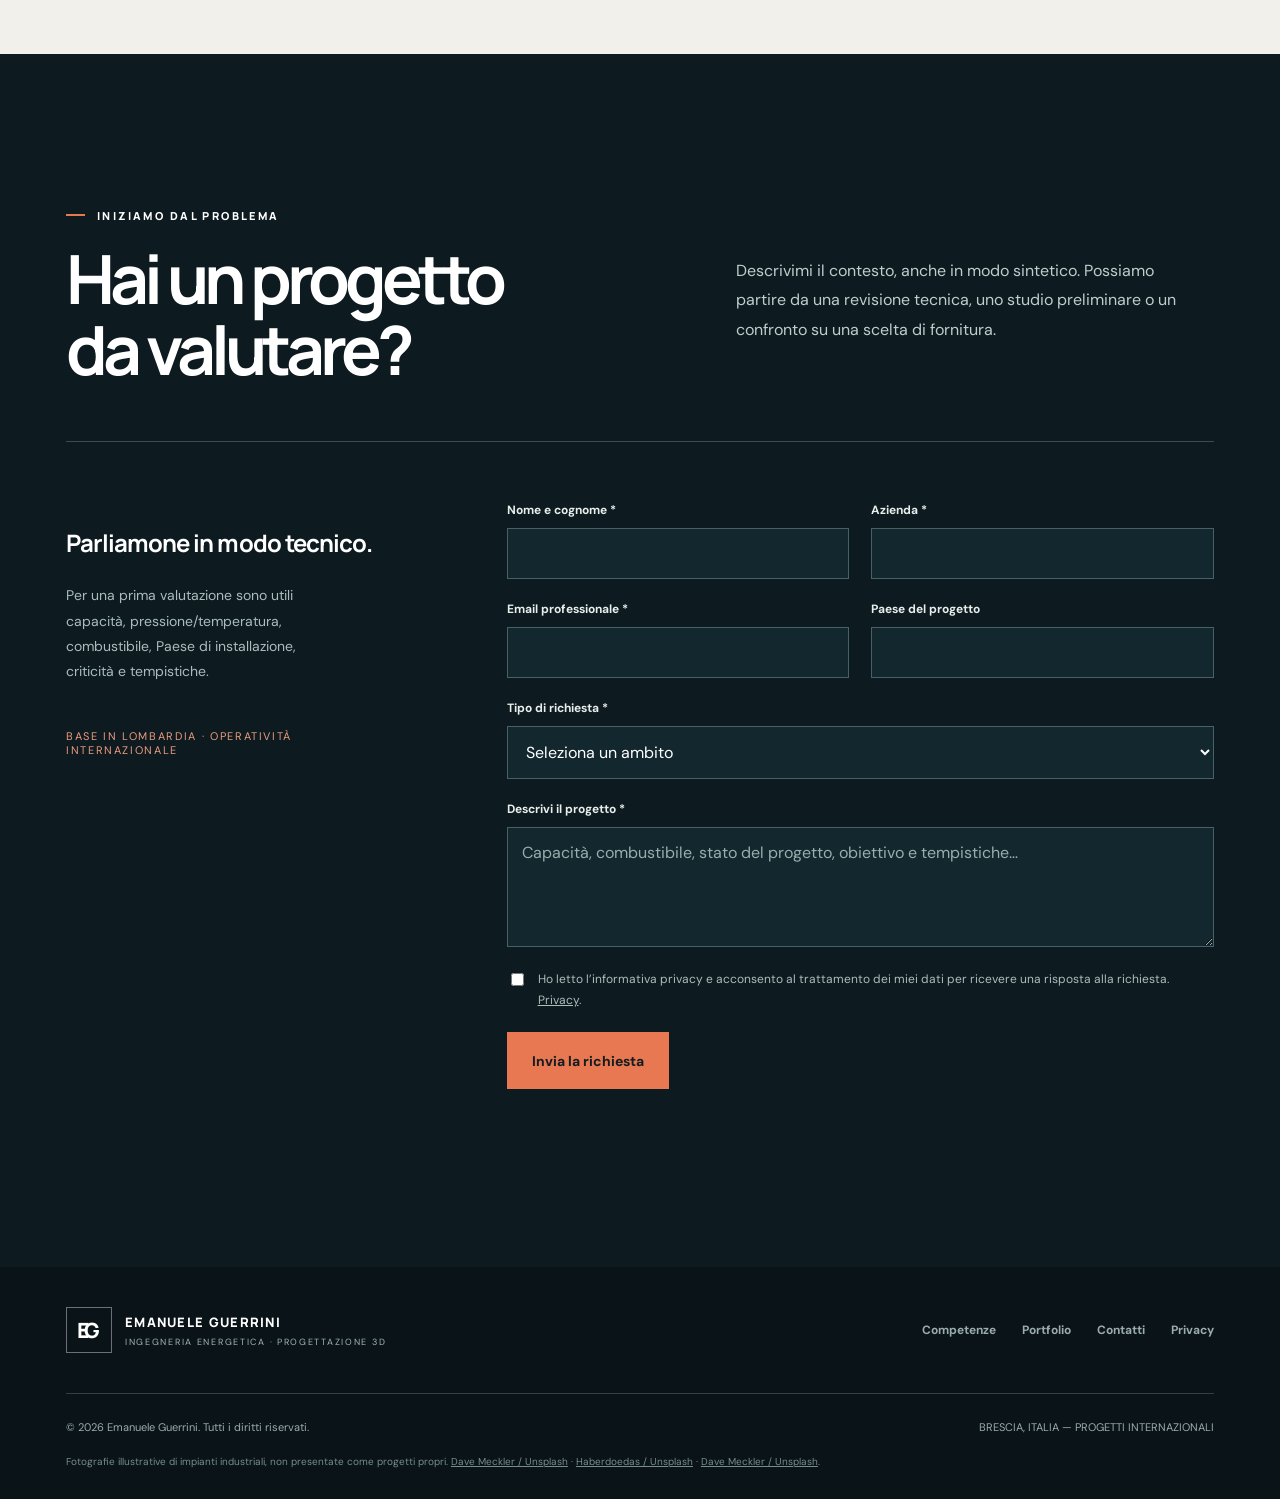
==== commit 4e825672: "seo: add social metadata and verified professional identity, refresh assets" ====
--- a/index.html
+++ b/index.html
@@ -2,9 +2,9 @@
 <html lang="it" data-type="service" data-radius="sharp" data-buttons="square" data-motion="quiet">
 <head><meta charset="utf-8"><meta name="viewport" content="width=device-width,initial-scale=1"><meta name="theme-color" content="#0b171b"><meta name="page-type" content="service"><meta name="site-kind" content="other">
 <title>Emanuele Guerrini | Ingegnere Energetico e Progettazione Industriale a Brescia</title>
-<meta name="description" content="Emanuele Guerrini, ingegnere energetico a Brescia: progettazione 3D Inventor e SOLIDWORKS, recipienti PED/CE e ASME, caldaie, trattamento fumi, biomassa e tettoie fotovoltaiche."><meta name="robots" content="index,follow,max-image-preview:large"><link rel="canonical" href="https://emanueleguerrini.com/"><link rel="alternate" hreflang="it" href="https://emanueleguerrini.com/"><link rel="alternate" hreflang="en" href="https://emanueleguerrini.com/en/"><link rel="alternate" hreflang="x-default" href="https://emanueleguerrini.com/"><link rel="icon" href="assets/favicon.svg" type="image/svg+xml"><link rel="preconnect" href="https://fonts.googleapis.com"><link rel="preconnect" href="https://fonts.gstatic.com" crossorigin><link rel="preconnect" href="https://images.unsplash.com"><link rel="stylesheet" href="assets/site.css?v=20261111visual"><meta property="og:type" content="website"><meta property="og:title" content="Emanuele Guerrini | Ingegnere Energetico e Progettazione Industriale a Brescia"><meta property="og:description" content="Emanuele Guerrini, ingegnere energetico a Brescia: progettazione 3D Inventor e SOLIDWORKS, recipienti PED/CE e ASME, caldaie, trattamento fumi, biomassa e tettoie fotovoltaiche."><meta property="og:url" content="https://emanueleguerrini.com/"><meta property="og:image" content="https://emanueleguerrini.com/assets/og-cover.png">
-<script type="application/ld+json">{"@context":"https://schema.org","@graph":[{"@type":"WebSite","@id":"https://emanueleguerrini.com/#website","name":"Emanuele Guerrini | Energy Engineering","url":"https://emanueleguerrini.com/","inLanguage":["it","en"]},{"@type":"Person","@id":"https://emanueleguerrini.com/#person","name":"Emanuele Guerrini","url":"https://emanueleguerrini.com/","jobTitle":"Ingegnere energetico","description":"Emanuele Guerrini, ingegnere energetico a Brescia: progettazione 3D Inventor e SOLIDWORKS, recipienti PED/CE e ASME, caldaie, trattamento fumi, biomassa e tettoie fotovoltaiche.","alumniOf":{"@type":"CollegeOrUniversity","name":"Politecnico di Milano"},"knowsAbout":["Industrial energy engineering","Pressure equipment","PED 2014/68/EU","ASME BPVC","3D mechanical CAD","Autodesk Inventor","SOLIDWORKS","Industrial flue-gas treatment","Biomass and waste-to-energy","Photovoltaic structures"]},{"@type":"WebPage","@id":"https://emanueleguerrini.com/#webpage","url":"https://emanueleguerrini.com/","name":"Emanuele Guerrini | Ingegnere Energetico e Progettazione Industriale a Brescia","isPartOf":{"@id":"https://emanueleguerrini.com/#website"},"about":{"@id":"https://emanueleguerrini.com/#person"},"inLanguage":"it","primaryImageOfPage":{"@type":"ImageObject","url":"https://emanueleguerrini.com/assets/og-cover.png"}}]}</script>
-<link rel="stylesheet" href="assets/visual-refinement.css?v=20261111v2"><script src="assets/site.js?v=20261111visual" defer></script><script src="assets/industrial-diagrams.js?v=20261111v2" defer></script><link rel="stylesheet" href="assets/personal-brand-v3.css?v=20261112c"><script src="assets/personal-brand-v3.js?v=20261112a" defer></script></head>
+<meta name="description" content="Emanuele Guerrini, ingegnere energetico a Brescia: progettazione 3D Inventor e SOLIDWORKS, recipienti PED/CE e ASME, caldaie, trattamento fumi, biomassa e tettoie fotovoltaiche."><meta name="robots" content="index,follow,max-image-preview:large"><link rel="canonical" href="https://emanueleguerrini.com/"><link rel="alternate" hreflang="it" href="https://emanueleguerrini.com/"><link rel="alternate" hreflang="en" href="https://emanueleguerrini.com/en/"><link rel="alternate" hreflang="x-default" href="https://emanueleguerrini.com/"><link rel="icon" href="assets/favicon.svg" type="image/svg+xml"><link rel="preconnect" href="https://fonts.googleapis.com"><link rel="preconnect" href="https://fonts.gstatic.com" crossorigin><link rel="preconnect" href="https://images.unsplash.com"><link rel="stylesheet" href="assets/site.css?v=20261111visual"><meta name="twitter:card" content="summary_large_image"><meta property="og:locale" content="it_IT"><meta property="og:type" content="website"><meta property="og:title" content="Emanuele Guerrini | Ingegnere Energetico e Progettazione Industriale a Brescia"><meta property="og:description" content="Emanuele Guerrini, ingegnere energetico a Brescia: progettazione 3D Inventor e SOLIDWORKS, recipienti PED/CE e ASME, caldaie, trattamento fumi, biomassa e tettoie fotovoltaiche."><meta property="og:url" content="https://emanueleguerrini.com/"><meta property="og:image" content="https://emanueleguerrini.com/assets/og-cover.png">
+<script type="application/ld+json">{"@context":"https://schema.org","@graph":[{"@type":"WebSite","@id":"https://emanueleguerrini.com/#website","name":"Emanuele Guerrini | Energy Engineering","url":"https://emanueleguerrini.com/","inLanguage":["it","en"]},{"@type":"Person","@id":"https://emanueleguerrini.com/#person","name":"Emanuele Guerrini","url":"https://emanueleguerrini.com/","jobTitle":"Ingegnere energetico","description":"Emanuele Guerrini, ingegnere energetico a Brescia: progettazione 3D Inventor e SOLIDWORKS, recipienti PED/CE e ASME, caldaie, trattamento fumi, biomassa e tettoie fotovoltaiche.","alumniOf":{"@type":"CollegeOrUniversity","name":"Politecnico di Milano"},"knowsAbout":["Industrial energy engineering","Pressure equipment","PED 2014/68/EU","ASME BPVC","3D mechanical CAD","Autodesk Inventor","SOLIDWORKS","Industrial flue-gas treatment","Biomass and waste-to-energy","Photovoltaic structures"],"sameAs":["https://it.linkedin.com/in/emanuele-guerrini-1a21a1111"]},{"@type":"WebPage","@id":"https://emanueleguerrini.com/#webpage","url":"https://emanueleguerrini.com/","name":"Emanuele Guerrini | Ingegnere Energetico e Progettazione Industriale a Brescia","isPartOf":{"@id":"https://emanueleguerrini.com/#website"},"about":{"@id":"https://emanueleguerrini.com/#person"},"inLanguage":"it","primaryImageOfPage":{"@type":"ImageObject","url":"https://emanueleguerrini.com/assets/og-cover.png"}}]}</script>
+<link rel="stylesheet" href="assets/visual-refinement.css?v=20261111v2"><script src="assets/site.js?v=20261111visual" defer></script><script src="assets/industrial-diagrams.js?v=20261111v2" defer></script><link rel="stylesheet" href="assets/personal-brand-v3.css?v=20261112d"><script src="assets/personal-brand-v3.js?v=20261112a" defer></script></head>
 <body><div class="page-scroll-progress" aria-hidden="true"><span></span></div><a class="skip" href="#main">Vai al contenuto</a>
 <header class="site-header"><div class="header-inner wrap"><a class="wordmark" href="index.html" aria-label="Emanuele Guerrini home"><span class="mark" aria-hidden="true">EG</span><span><span class="wordmark-name">EMANUELE GUERRINI</span><span class="wordmark-role">ENERGY SYSTEMS / ADVISORY</span></span></a><nav class="nav-links" id="navigation" data-nav aria-label="Navigazione principale"><a href="#expertise">Competenze</a><a href="#systems">Impianti</a><a href="#projects">Portfolio</a><a href="#cad">CAD 3D</a><a href="#tools">Risparmio</a><a href="#contact">Contatti</a></nav><div class="locale"><a href="index.html" aria-current="page">IT</a><span>/</span><a href="en/index.html" >EN</a></div><a class="header-cta" href="#contact">Presenta un progetto </a><button class="nav-toggle" data-nav-toggle aria-controls="navigation" aria-expanded="false" aria-label="Open menu"><svg viewBox="0 0 24 24" fill="none" stroke="currentColor" stroke-width="1.7"><path d="M2 7h20M2 17h20"/></svg></button></div></header>
 <main id="main"><section class="hero hero-cinematic" id="top"><div class="hero-canvas" aria-hidden="true"></div><div class="hero-content wrap">
--- a/assets/personal-brand-v3.css
+++ b/assets/personal-brand-v3.css
@@ -88,3 +88,8 @@
 .eg-reveal{opacity:1!important;transform:none!important}
 @keyframes egComfortRise{from{opacity:.75;transform:translateY(10px)}to{opacity:1;transform:none}}
 @media(prefers-reduced-motion:no-preference){.eg-reveal.eg-inview{animation:egComfortRise .65s ease both}}
+
+/* Four real-industry reference photographs, responsive grid */
+.eg-real-gallery{grid-template-columns:repeat(4,minmax(0,1fr))}
+@media(max-width:970px){.eg-real-gallery{grid-template-columns:repeat(2,minmax(0,1fr))}}
+@media(max-width:650px){.eg-real-gallery{grid-template-columns:1fr}}
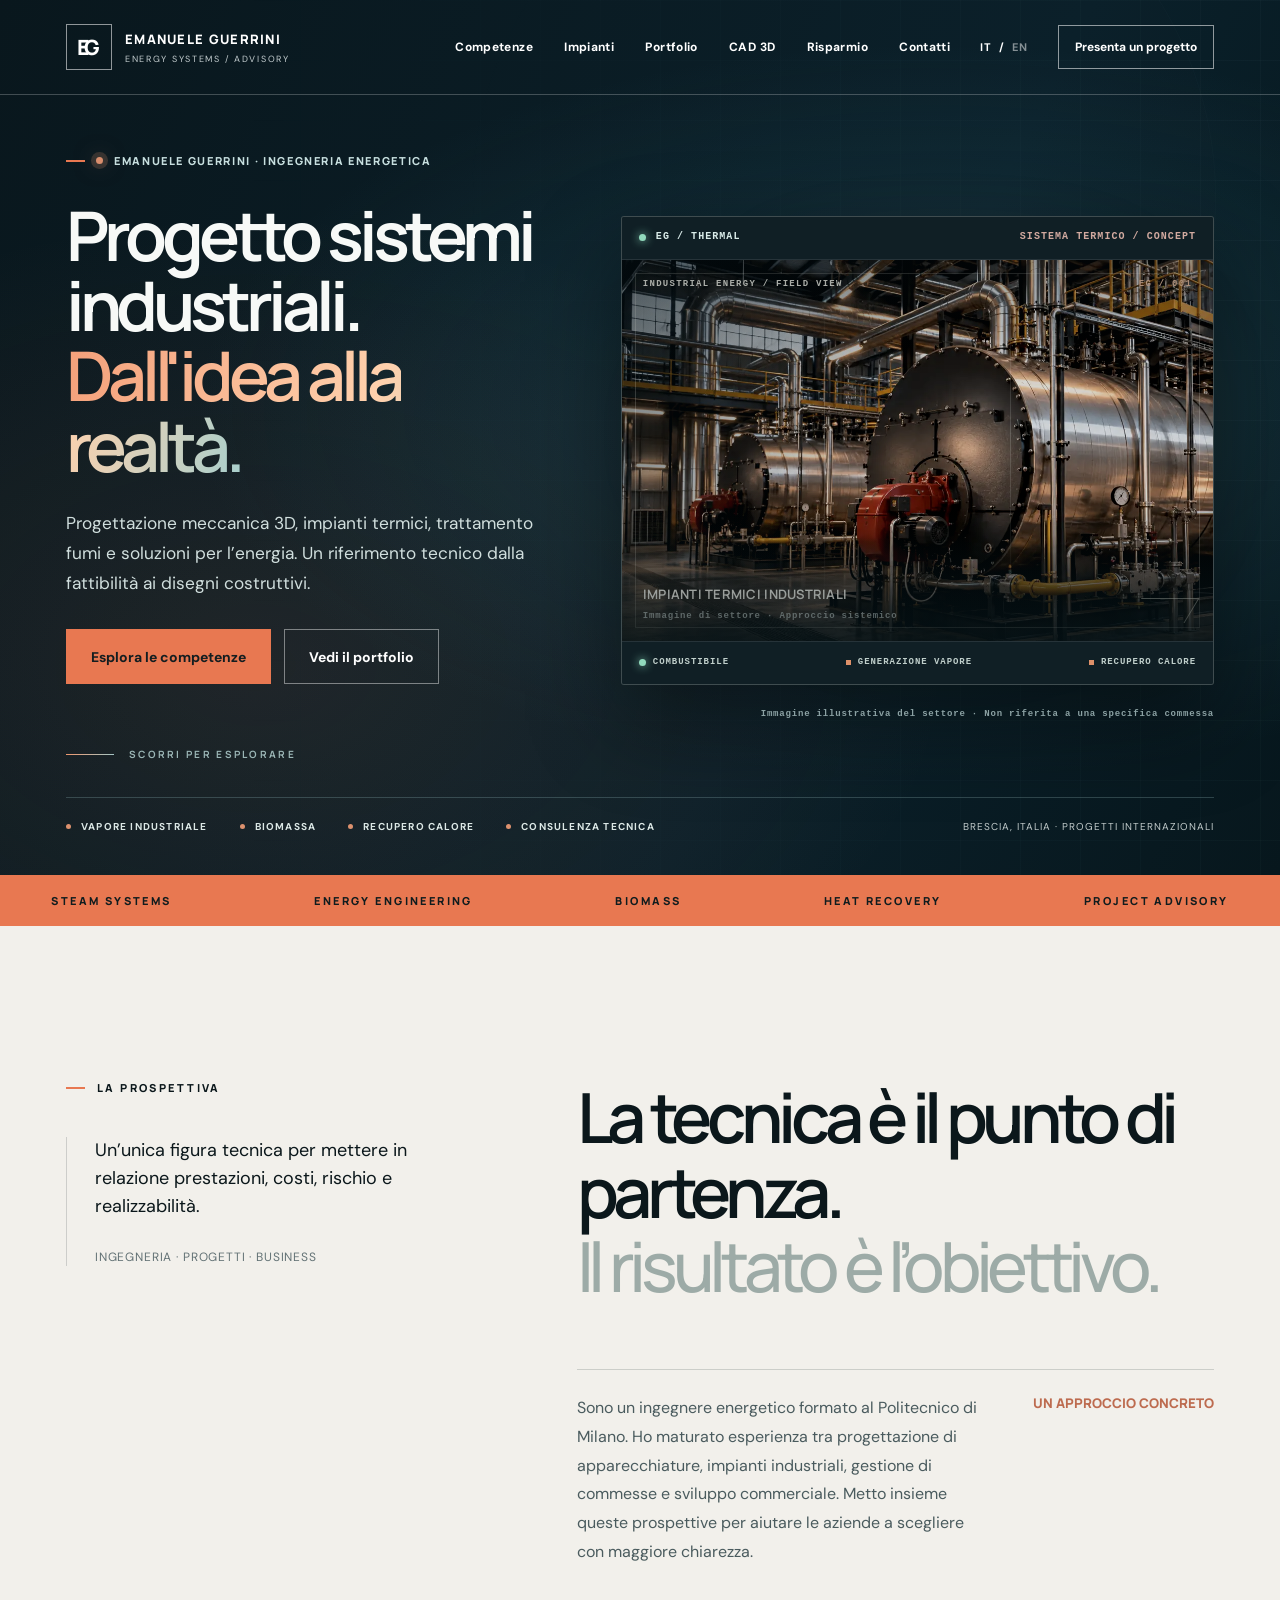
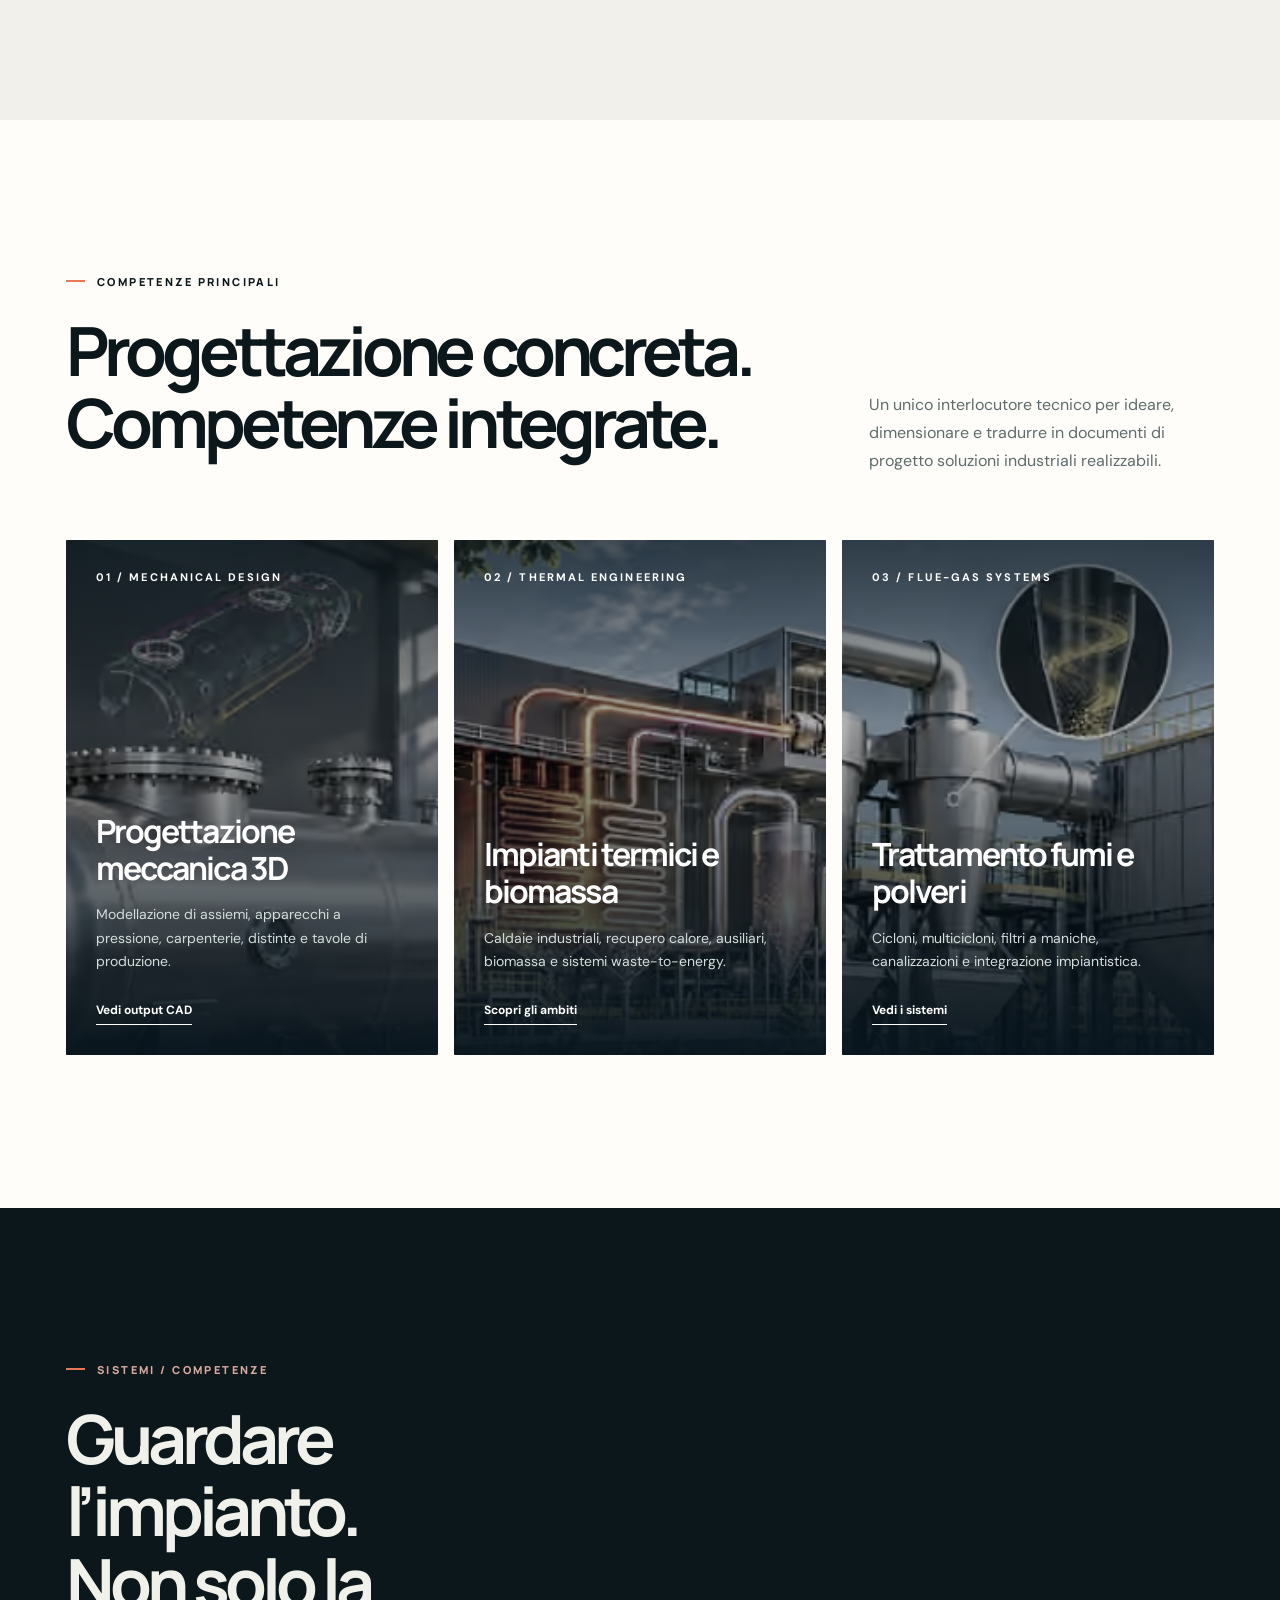
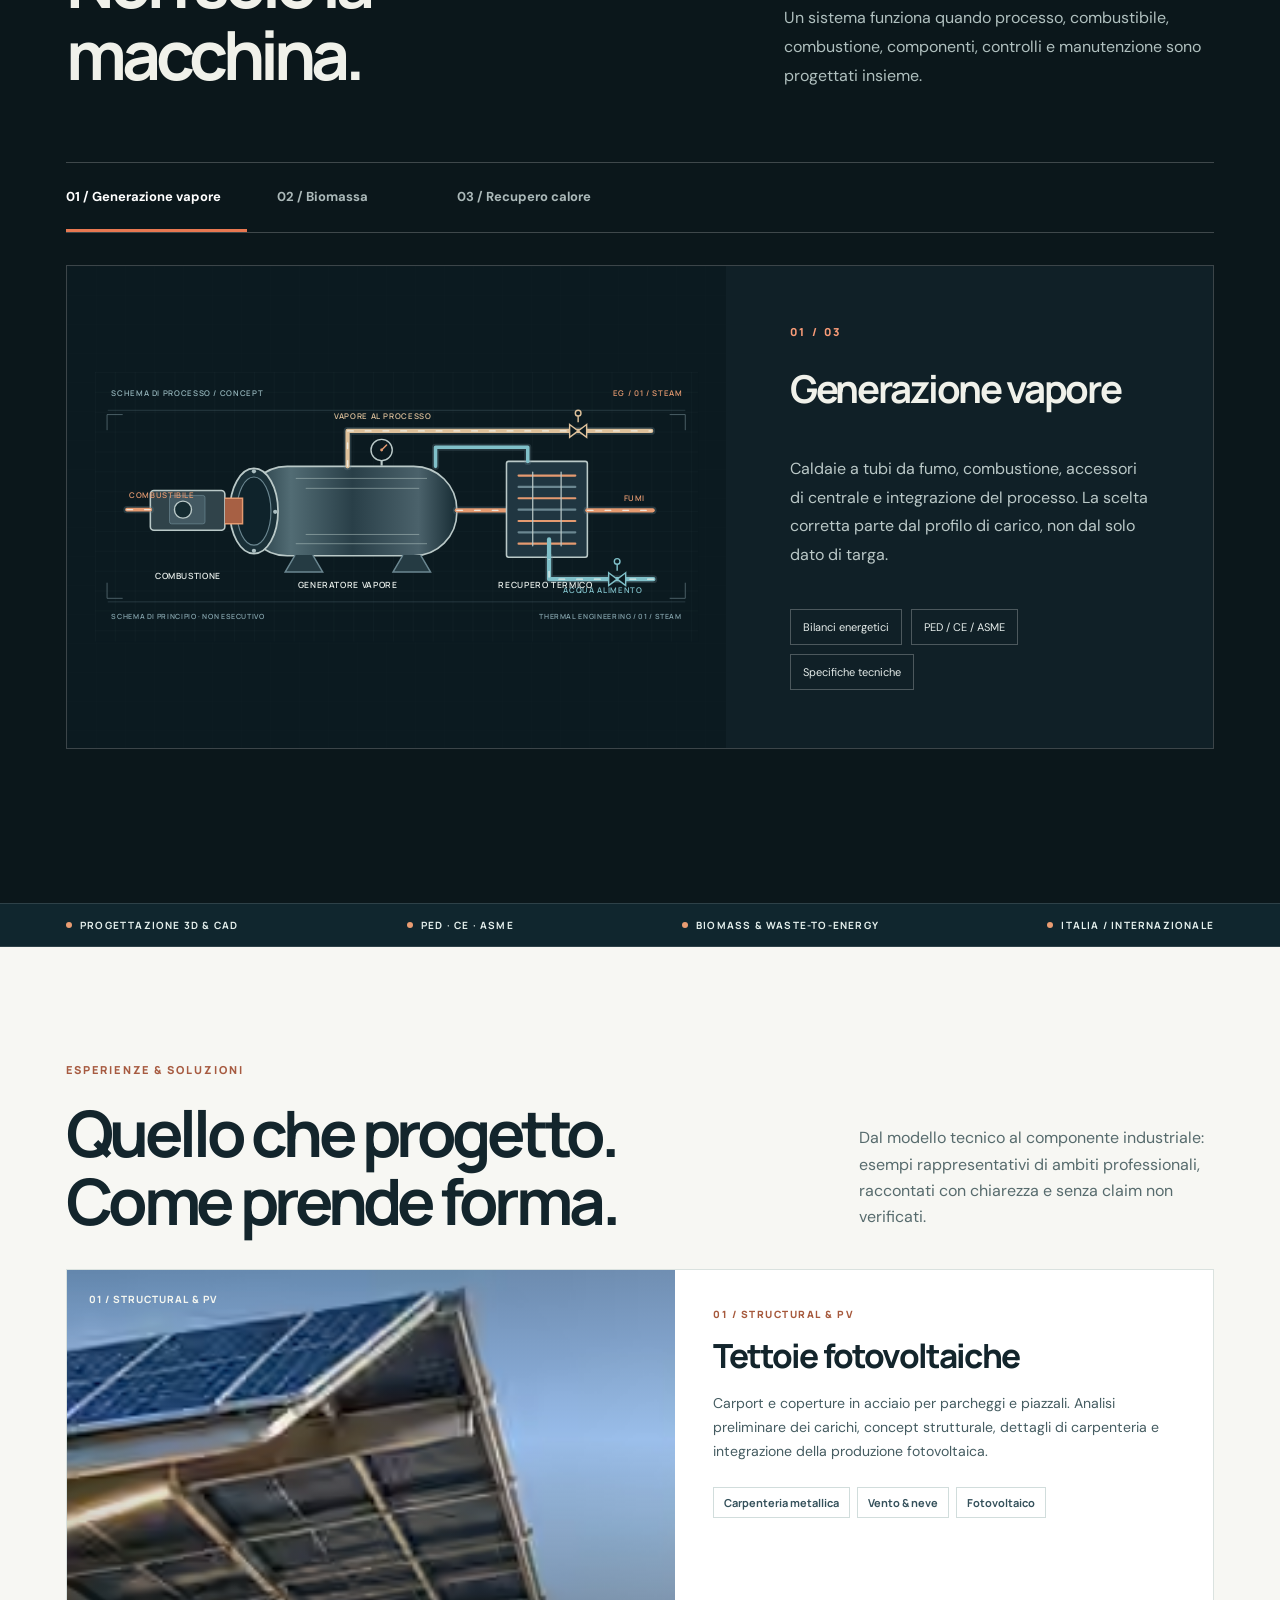
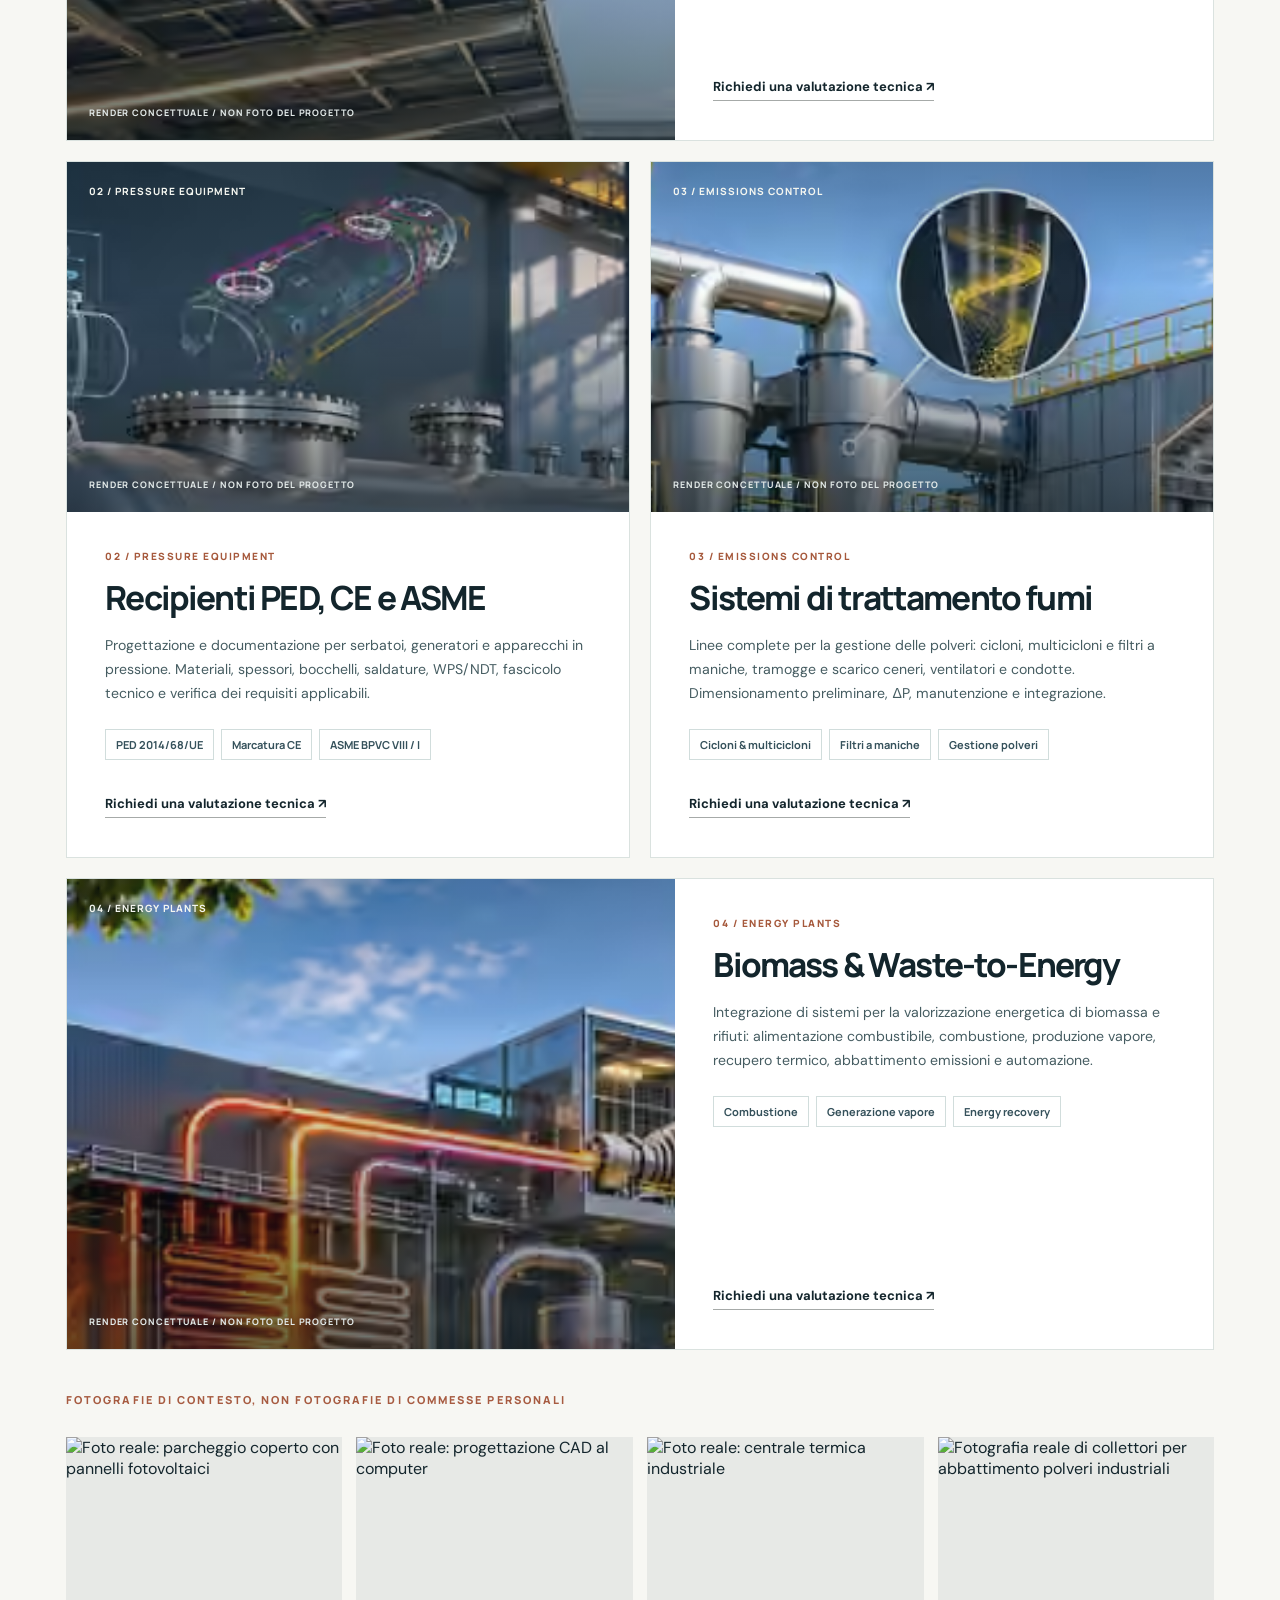
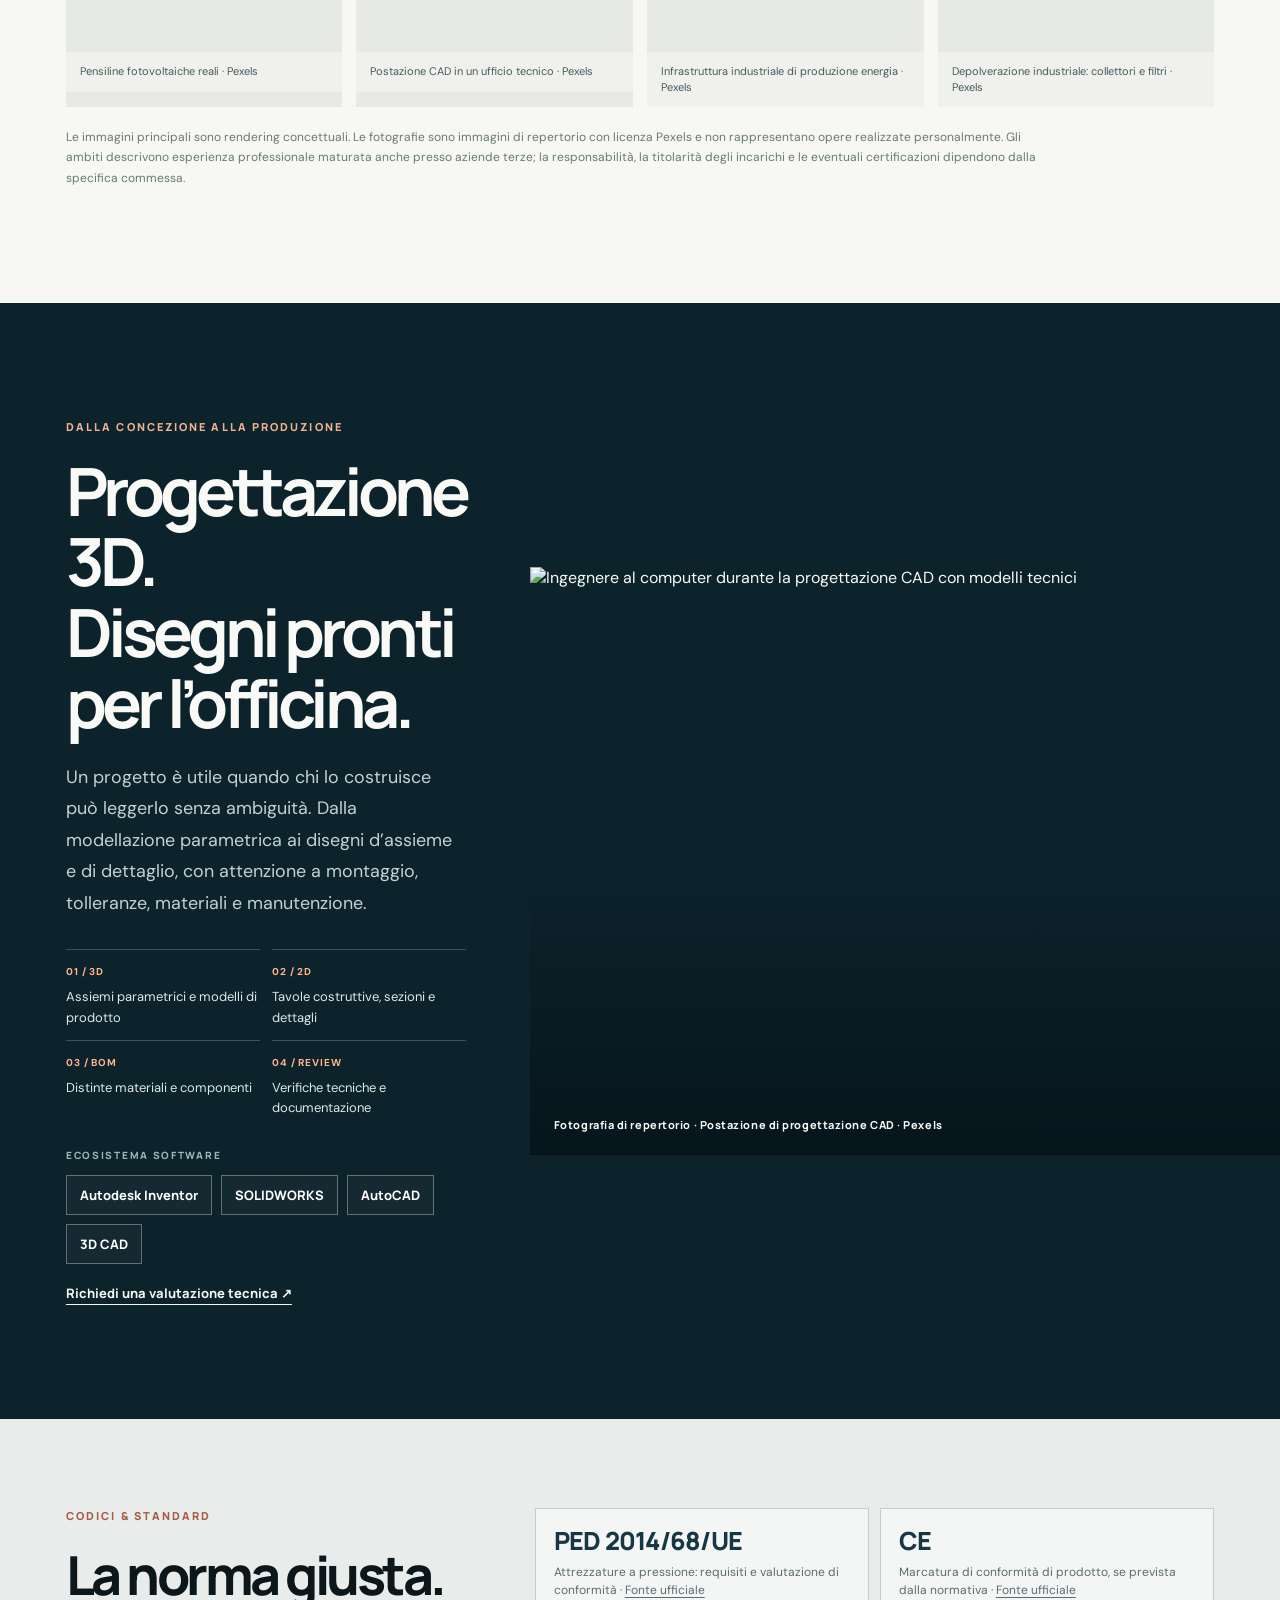
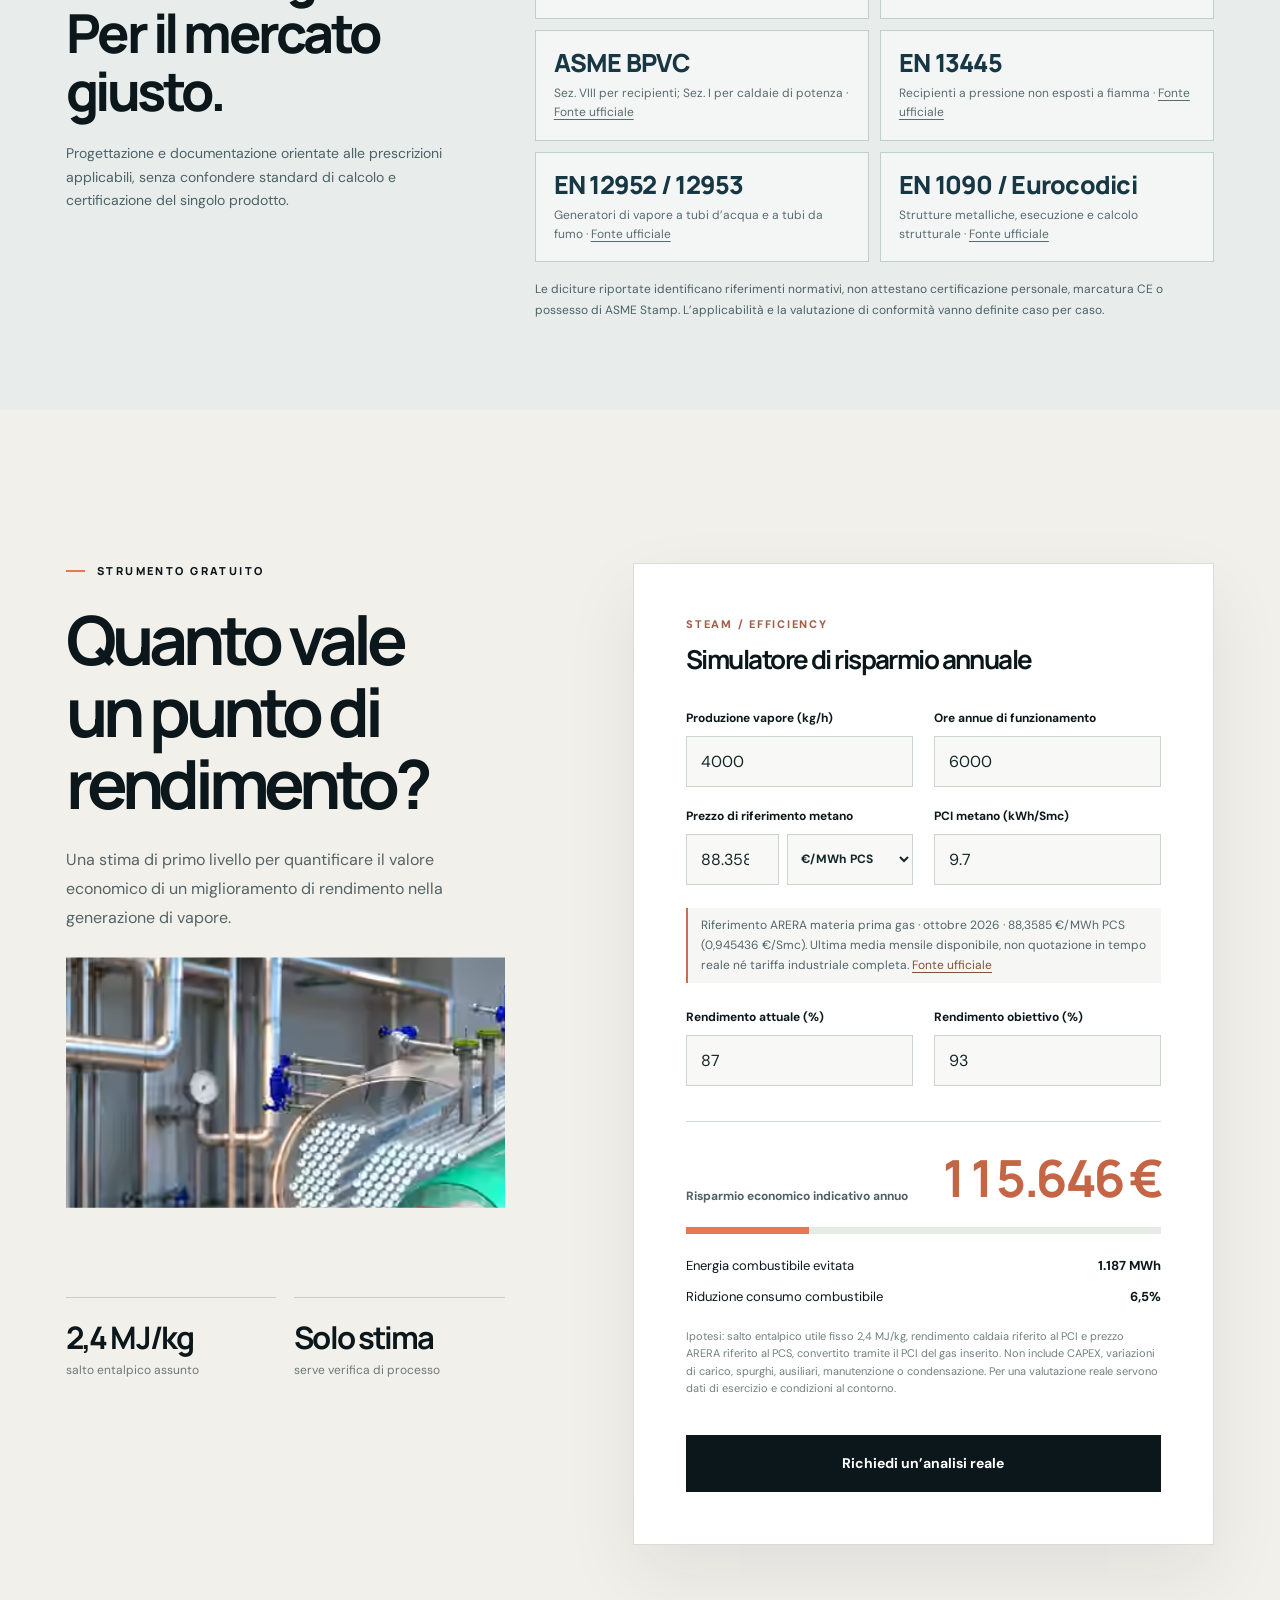
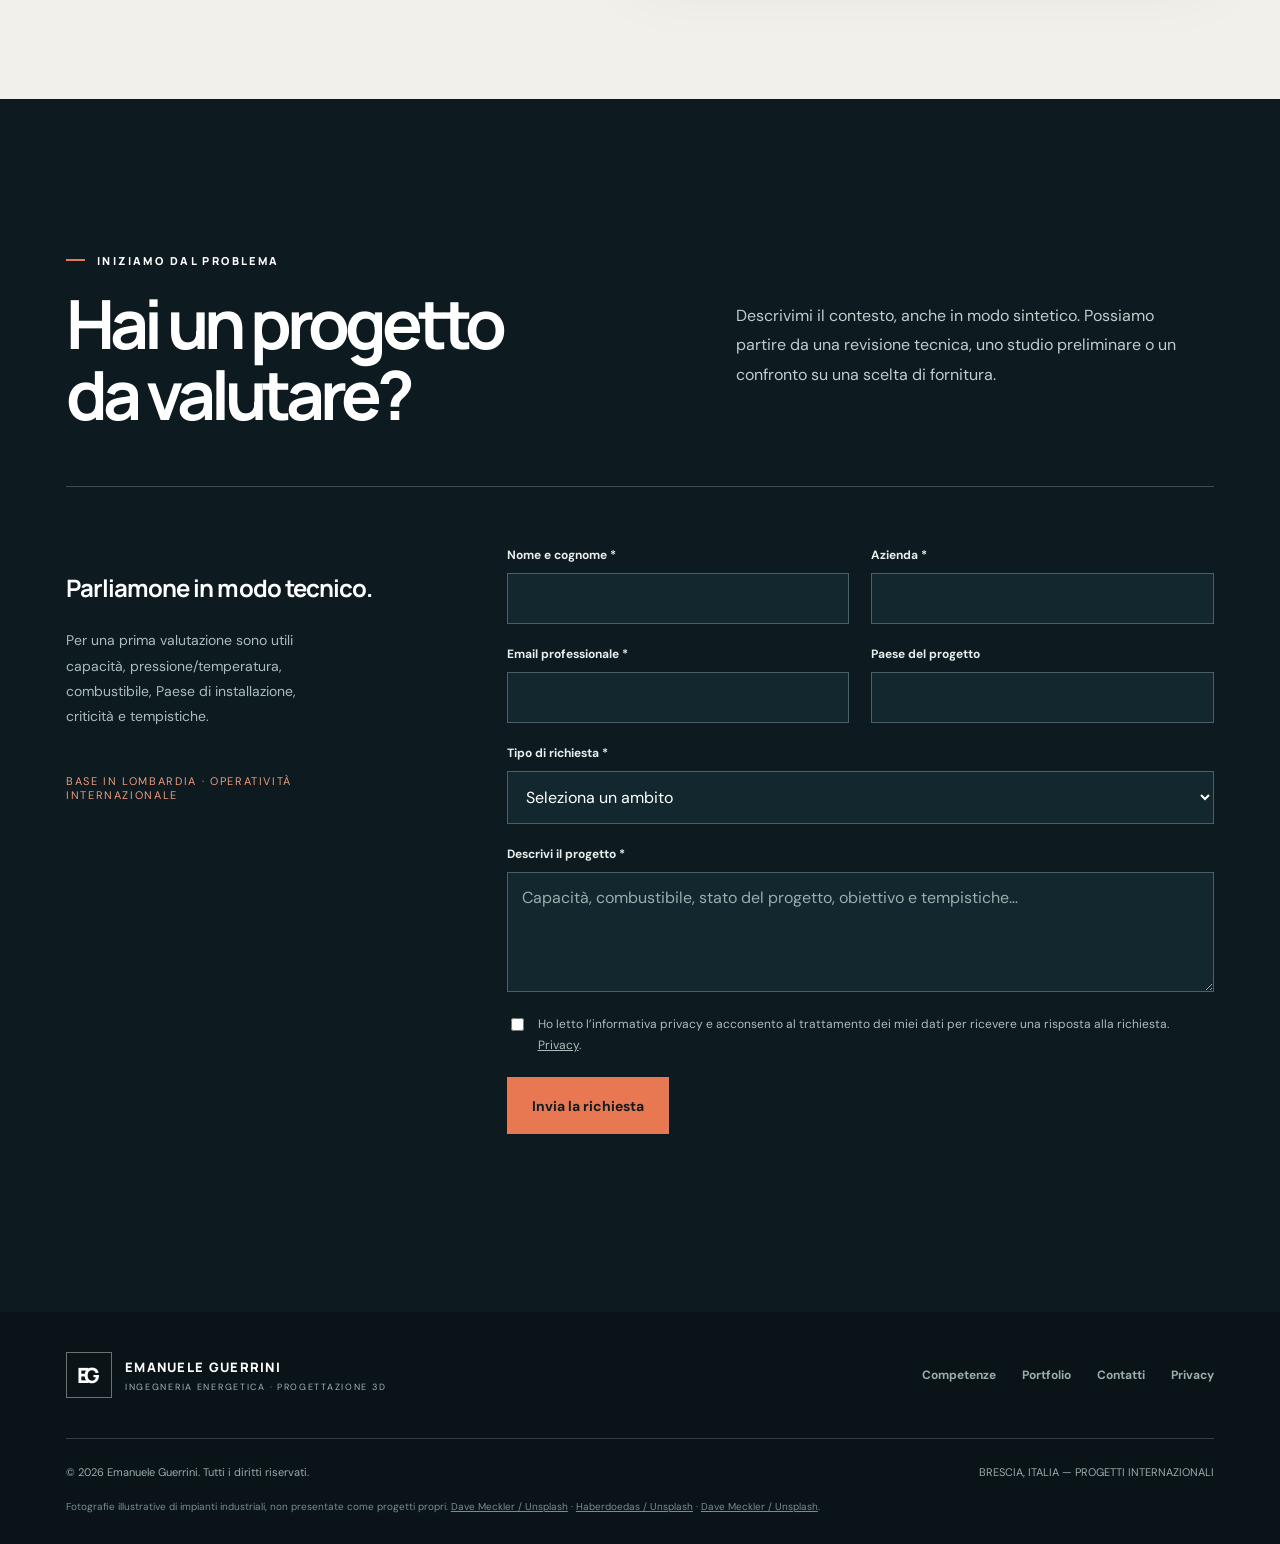
==== commit e32f7a2e: "chore: refresh site script for PED/CE/ASME code labels" ====
--- a/index.html
+++ b/index.html
@@ -4,7 +4,7 @@
 <title>Emanuele Guerrini | Ingegnere Energetico e Progettazione Industriale a Brescia</title>
 <meta name="description" content="Emanuele Guerrini, ingegnere energetico a Brescia: progettazione 3D Inventor e SOLIDWORKS, recipienti PED/CE e ASME, caldaie, trattamento fumi, biomassa e tettoie fotovoltaiche."><meta name="robots" content="index,follow,max-image-preview:large"><link rel="canonical" href="https://emanueleguerrini.com/"><link rel="alternate" hreflang="it" href="https://emanueleguerrini.com/"><link rel="alternate" hreflang="en" href="https://emanueleguerrini.com/en/"><link rel="alternate" hreflang="x-default" href="https://emanueleguerrini.com/"><link rel="icon" href="assets/favicon.svg" type="image/svg+xml"><link rel="preconnect" href="https://fonts.googleapis.com"><link rel="preconnect" href="https://fonts.gstatic.com" crossorigin><link rel="preconnect" href="https://images.unsplash.com"><link rel="stylesheet" href="assets/site.css?v=20261111visual"><meta name="twitter:card" content="summary_large_image"><meta property="og:locale" content="it_IT"><meta property="og:type" content="website"><meta property="og:title" content="Emanuele Guerrini | Ingegnere Energetico e Progettazione Industriale a Brescia"><meta property="og:description" content="Emanuele Guerrini, ingegnere energetico a Brescia: progettazione 3D Inventor e SOLIDWORKS, recipienti PED/CE e ASME, caldaie, trattamento fumi, biomassa e tettoie fotovoltaiche."><meta property="og:url" content="https://emanueleguerrini.com/"><meta property="og:image" content="https://emanueleguerrini.com/assets/og-cover.png">
 <script type="application/ld+json">{"@context":"https://schema.org","@graph":[{"@type":"WebSite","@id":"https://emanueleguerrini.com/#website","name":"Emanuele Guerrini | Energy Engineering","url":"https://emanueleguerrini.com/","inLanguage":["it","en"]},{"@type":"Person","@id":"https://emanueleguerrini.com/#person","name":"Emanuele Guerrini","url":"https://emanueleguerrini.com/","jobTitle":"Ingegnere energetico","description":"Emanuele Guerrini, ingegnere energetico a Brescia: progettazione 3D Inventor e SOLIDWORKS, recipienti PED/CE e ASME, caldaie, trattamento fumi, biomassa e tettoie fotovoltaiche.","alumniOf":{"@type":"CollegeOrUniversity","name":"Politecnico di Milano"},"knowsAbout":["Industrial energy engineering","Pressure equipment","PED 2014/68/EU","ASME BPVC","3D mechanical CAD","Autodesk Inventor","SOLIDWORKS","Industrial flue-gas treatment","Biomass and waste-to-energy","Photovoltaic structures"],"sameAs":["https://it.linkedin.com/in/emanuele-guerrini-1a21a1111"]},{"@type":"WebPage","@id":"https://emanueleguerrini.com/#webpage","url":"https://emanueleguerrini.com/","name":"Emanuele Guerrini | Ingegnere Energetico e Progettazione Industriale a Brescia","isPartOf":{"@id":"https://emanueleguerrini.com/#website"},"about":{"@id":"https://emanueleguerrini.com/#person"},"inLanguage":"it","primaryImageOfPage":{"@type":"ImageObject","url":"https://emanueleguerrini.com/assets/og-cover.png"}}]}</script>
-<link rel="stylesheet" href="assets/visual-refinement.css?v=20261111v2"><script src="assets/site.js?v=20261111visual" defer></script><script src="assets/industrial-diagrams.js?v=20261111v2" defer></script><link rel="stylesheet" href="assets/personal-brand-v3.css?v=20261112d"><script src="assets/personal-brand-v3.js?v=20261112a" defer></script></head>
+<link rel="stylesheet" href="assets/visual-refinement.css?v=20261111v2"><script src="assets/site.js?v=20261112codes" defer></script><script src="assets/industrial-diagrams.js?v=20261111v2" defer></script><link rel="stylesheet" href="assets/personal-brand-v3.css?v=20261112d"><script src="assets/personal-brand-v3.js?v=20261112a" defer></script></head>
 <body><div class="page-scroll-progress" aria-hidden="true"><span></span></div><a class="skip" href="#main">Vai al contenuto</a>
 <header class="site-header"><div class="header-inner wrap"><a class="wordmark" href="index.html" aria-label="Emanuele Guerrini home"><span class="mark" aria-hidden="true">EG</span><span><span class="wordmark-name">EMANUELE GUERRINI</span><span class="wordmark-role">ENERGY SYSTEMS / ADVISORY</span></span></a><nav class="nav-links" id="navigation" data-nav aria-label="Navigazione principale"><a href="#expertise">Competenze</a><a href="#systems">Impianti</a><a href="#projects">Portfolio</a><a href="#cad">CAD 3D</a><a href="#tools">Risparmio</a><a href="#contact">Contatti</a></nav><div class="locale"><a href="index.html" aria-current="page">IT</a><span>/</span><a href="en/index.html" >EN</a></div><a class="header-cta" href="#contact">Presenta un progetto </a><button class="nav-toggle" data-nav-toggle aria-controls="navigation" aria-expanded="false" aria-label="Open menu"><svg viewBox="0 0 24 24" fill="none" stroke="currentColor" stroke-width="1.7"><path d="M2 7h20M2 17h20"/></svg></button></div></header>
 <main id="main"><section class="hero hero-cinematic" id="top"><div class="hero-canvas" aria-hidden="true"></div><div class="hero-content wrap">
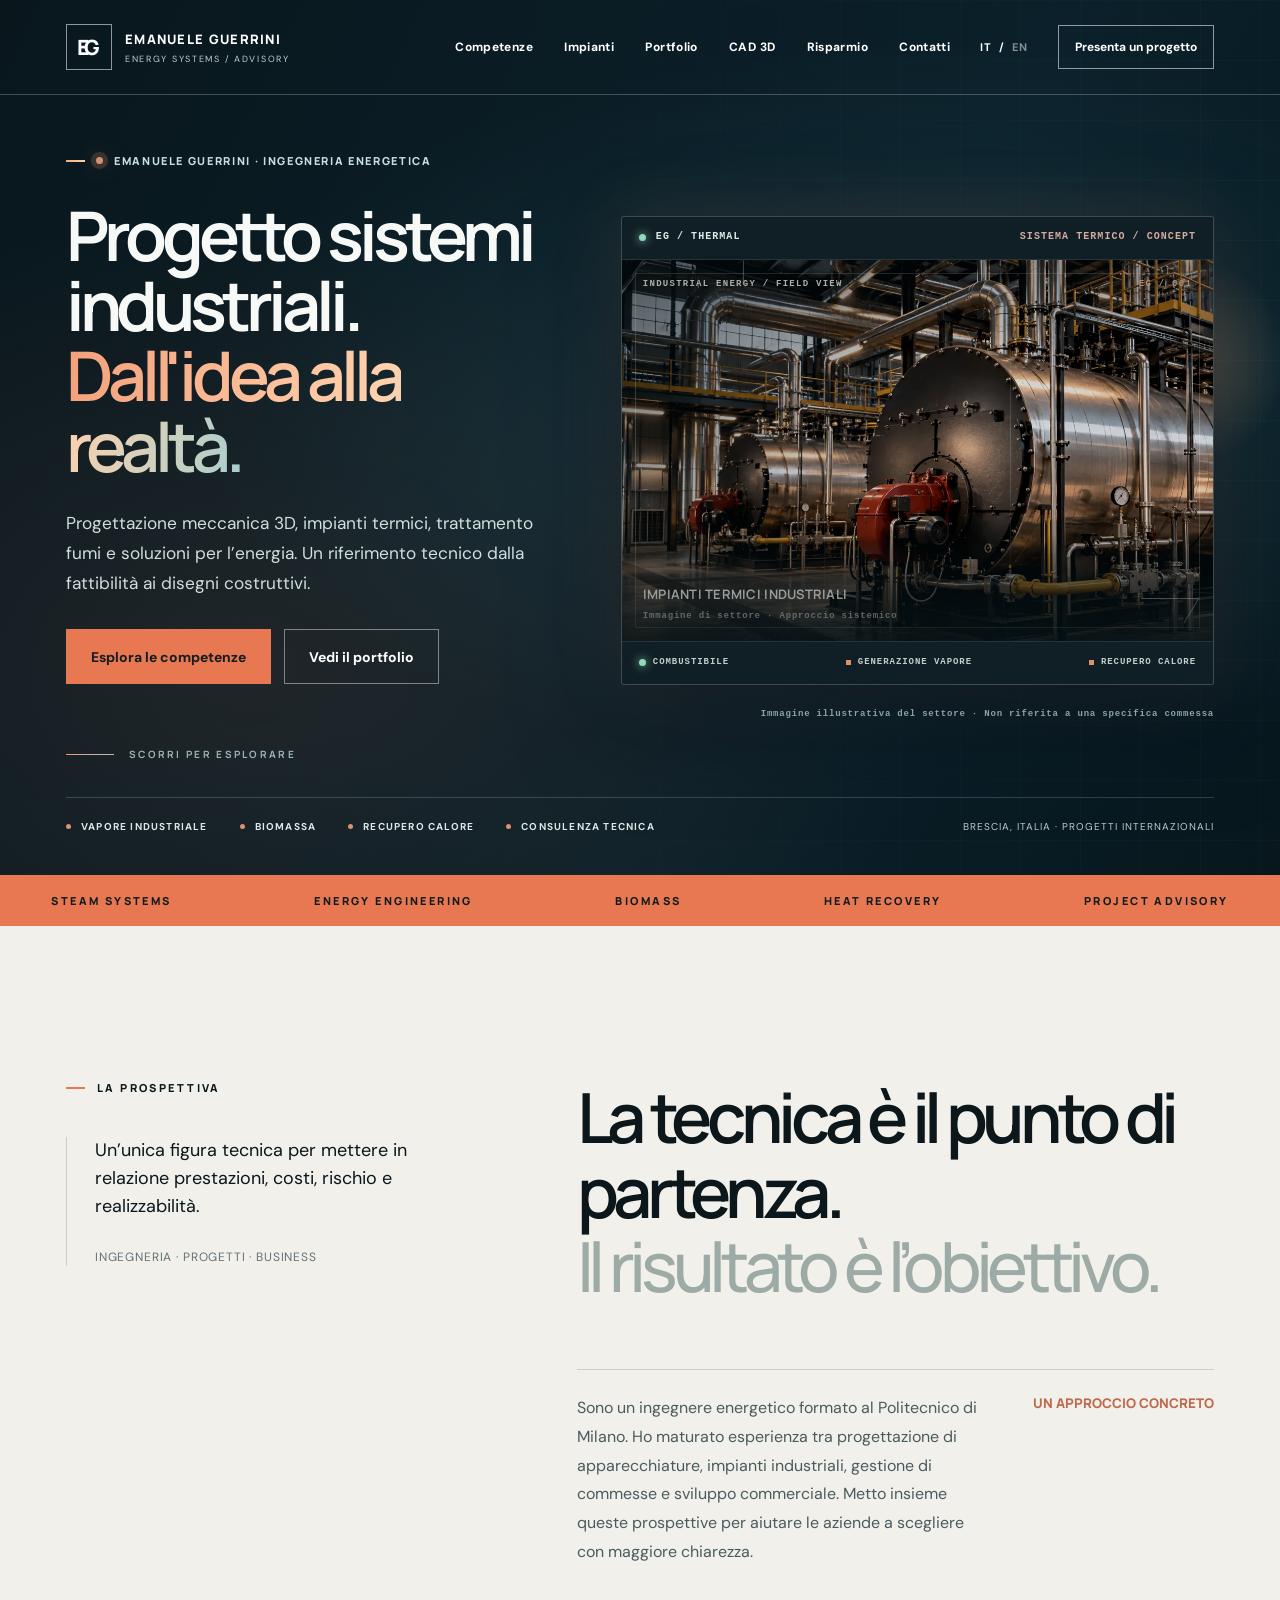
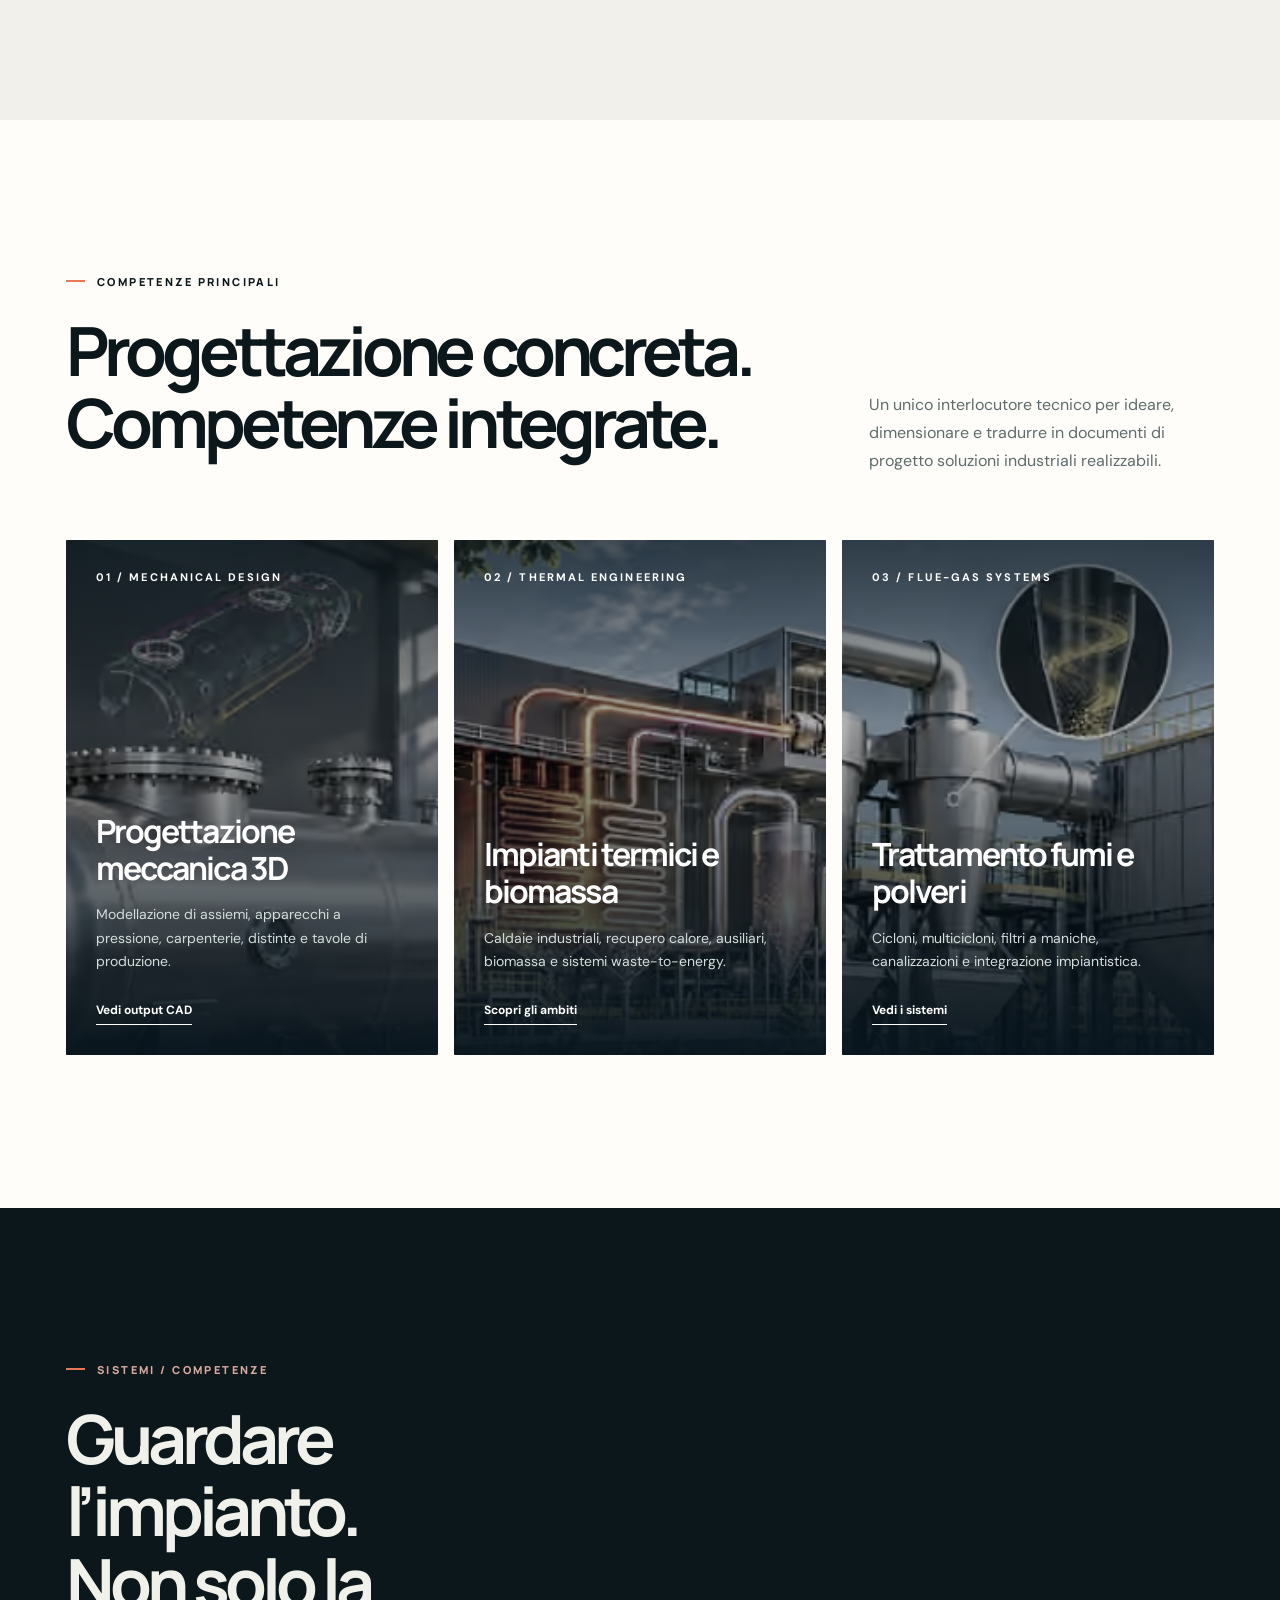
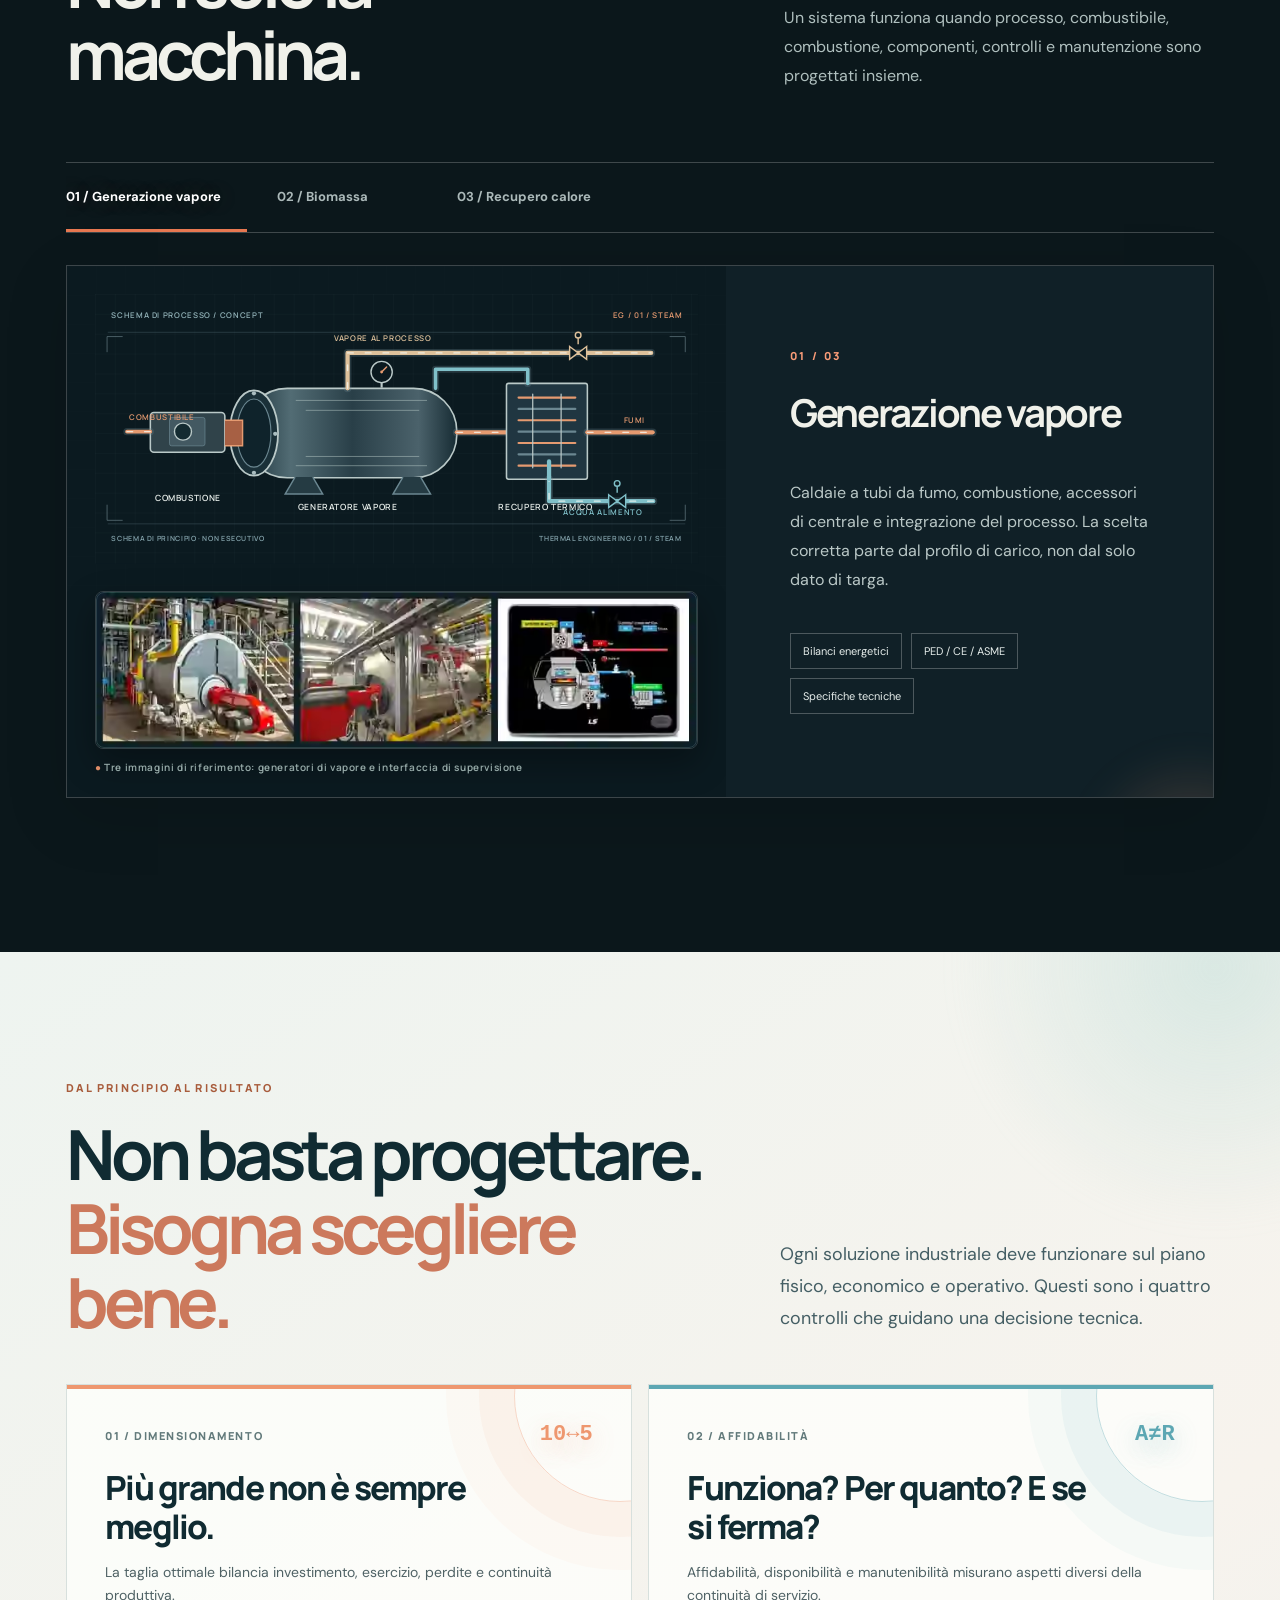
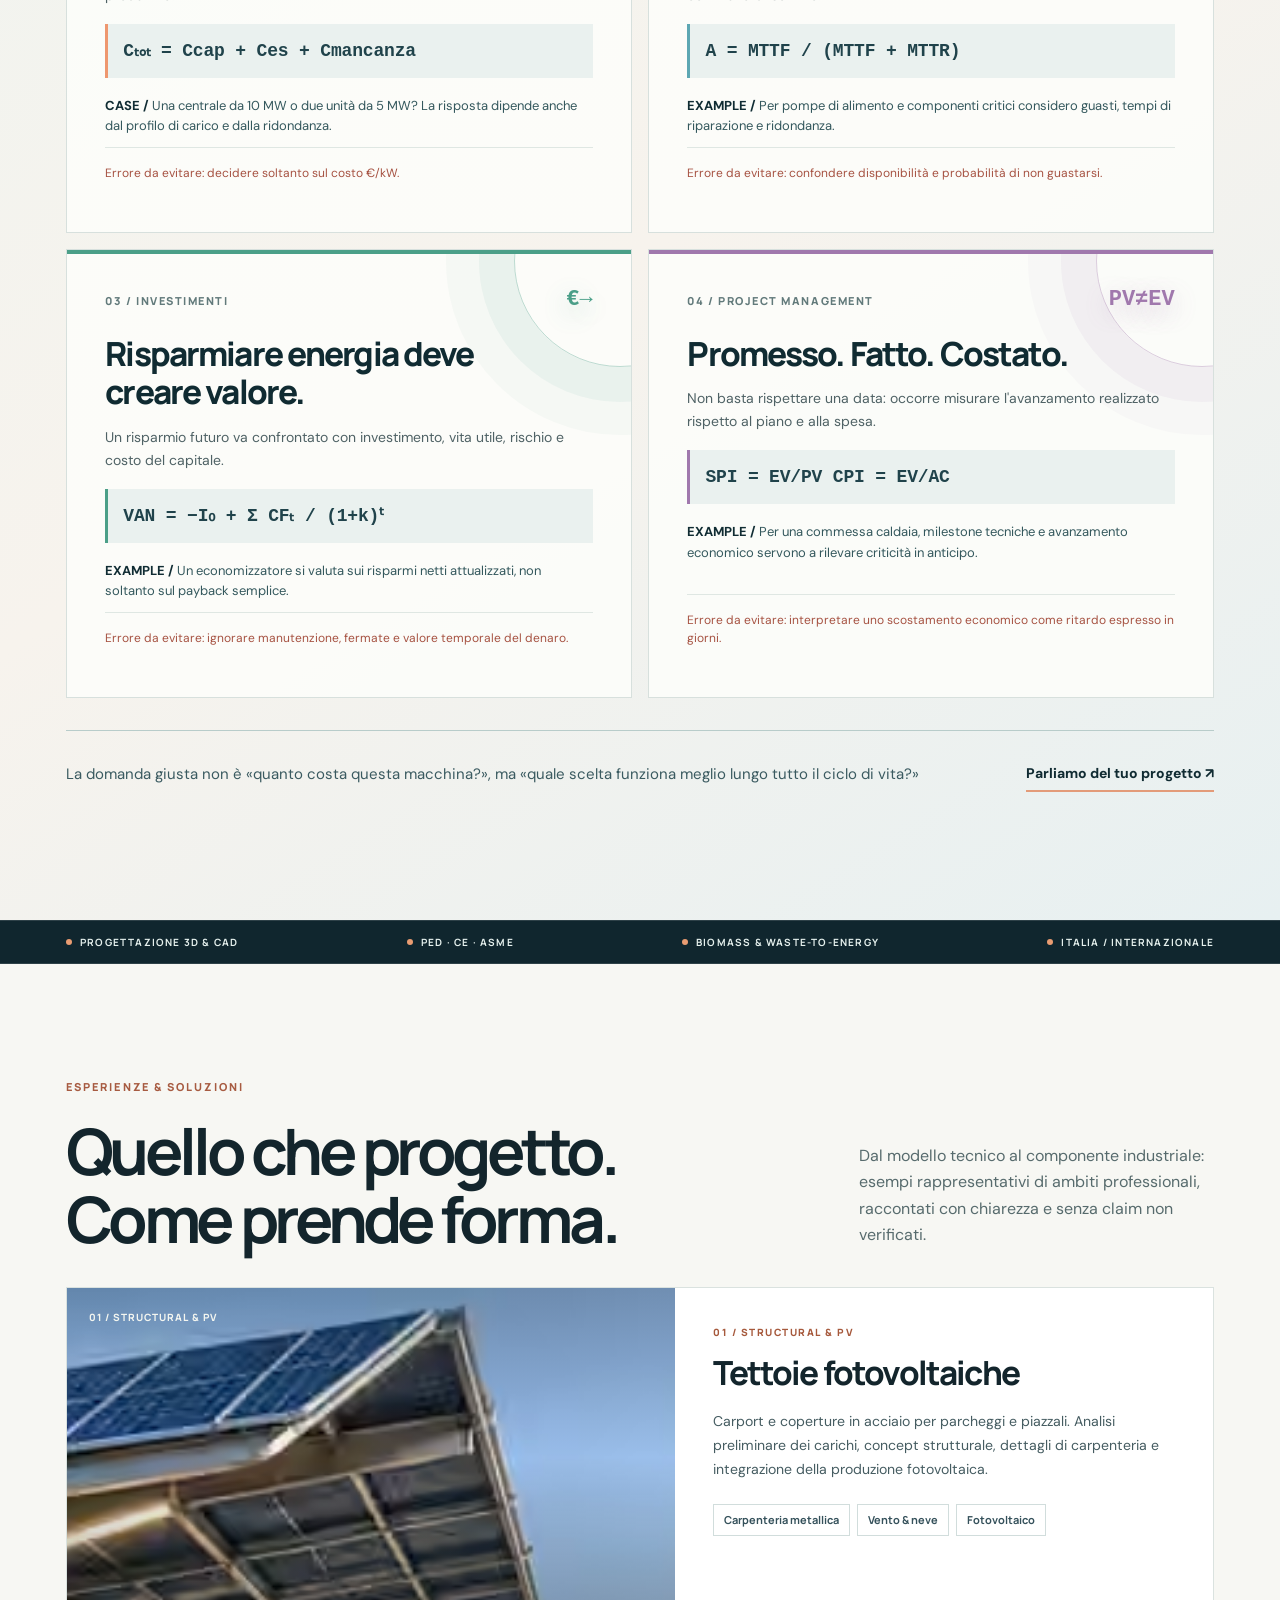
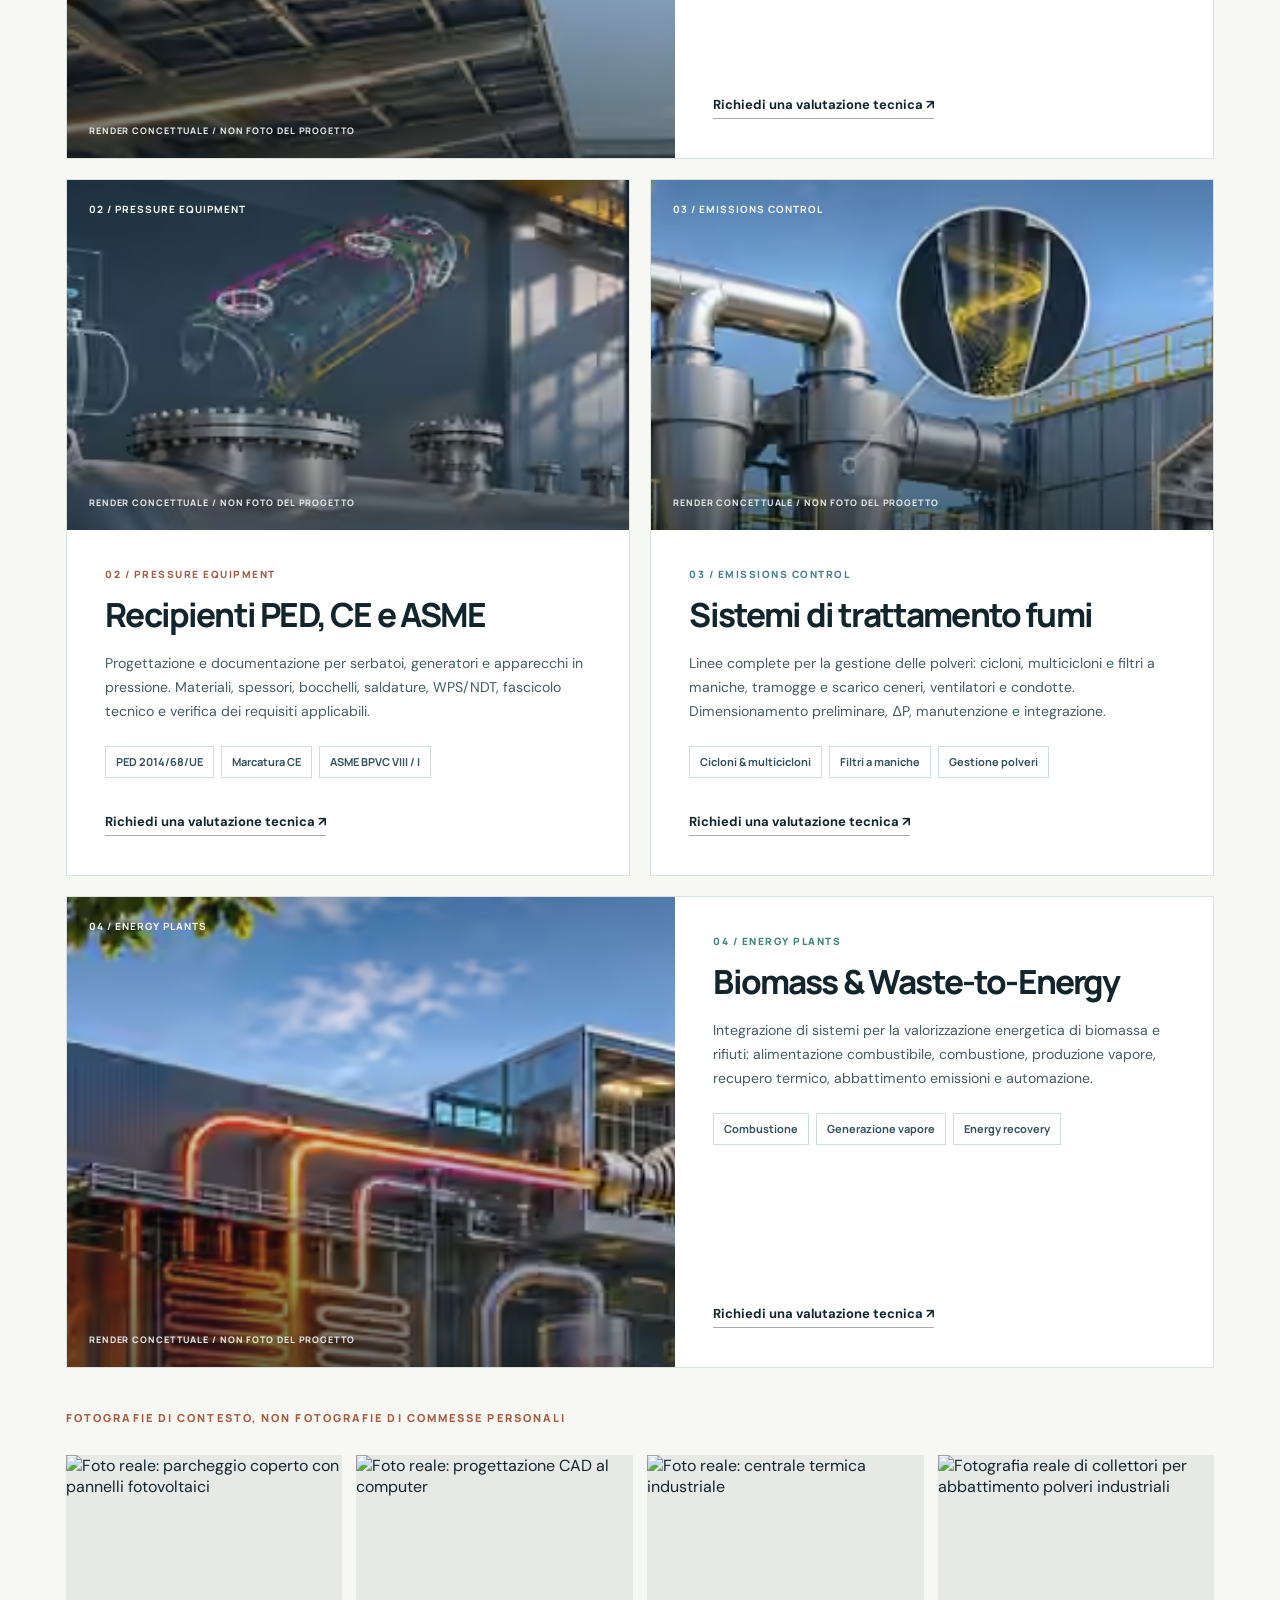
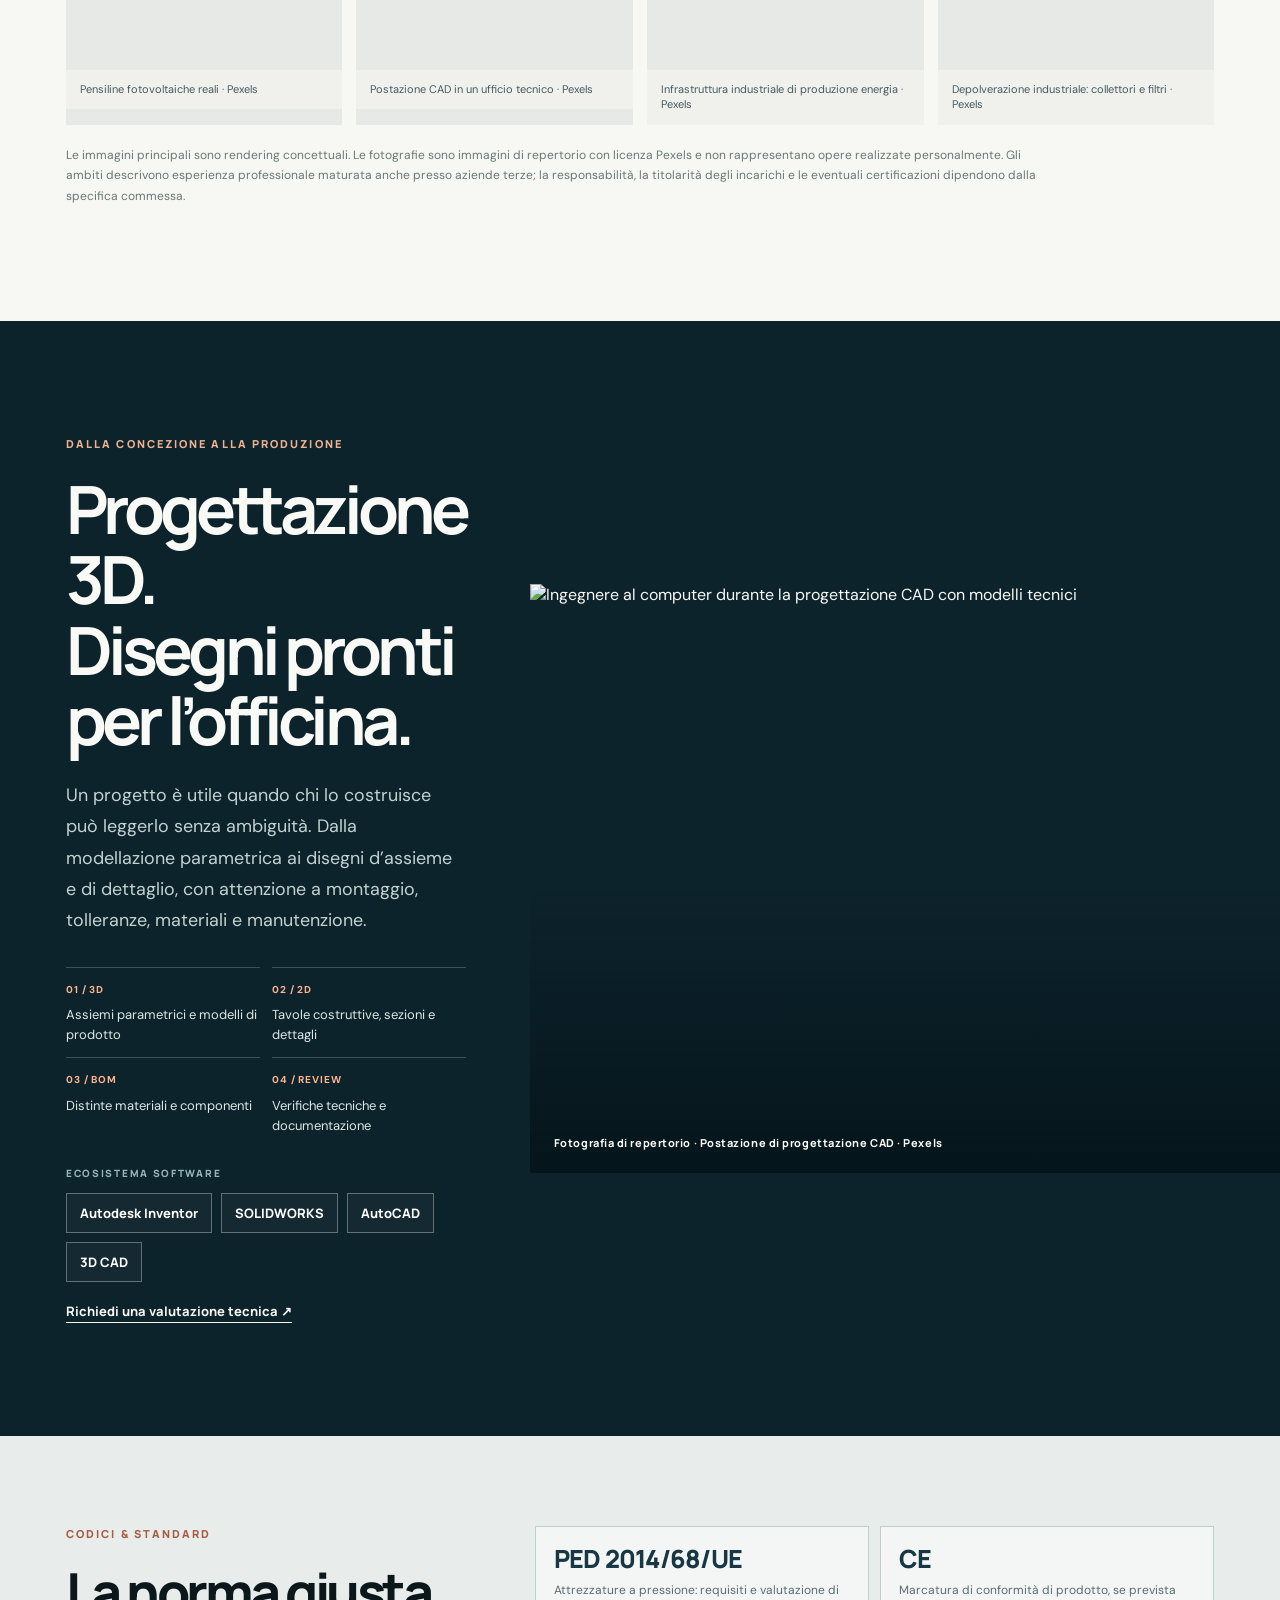
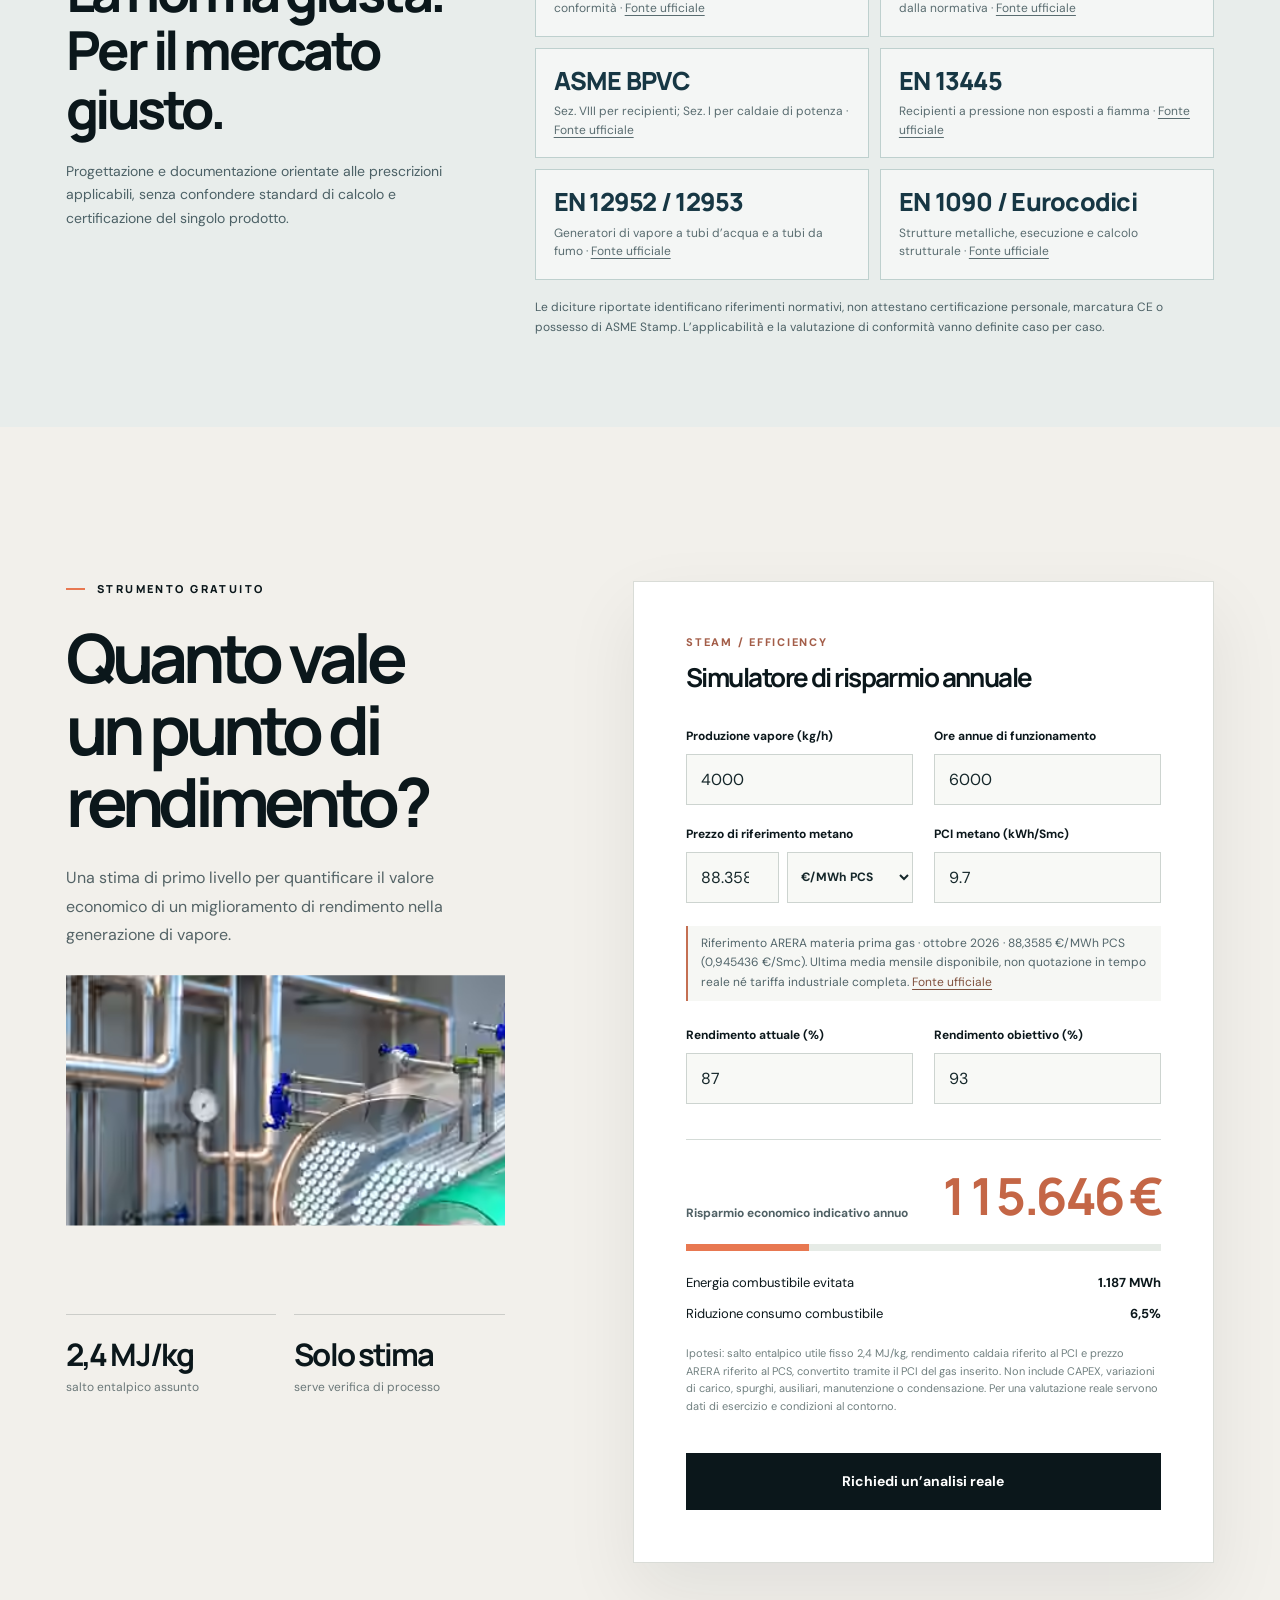
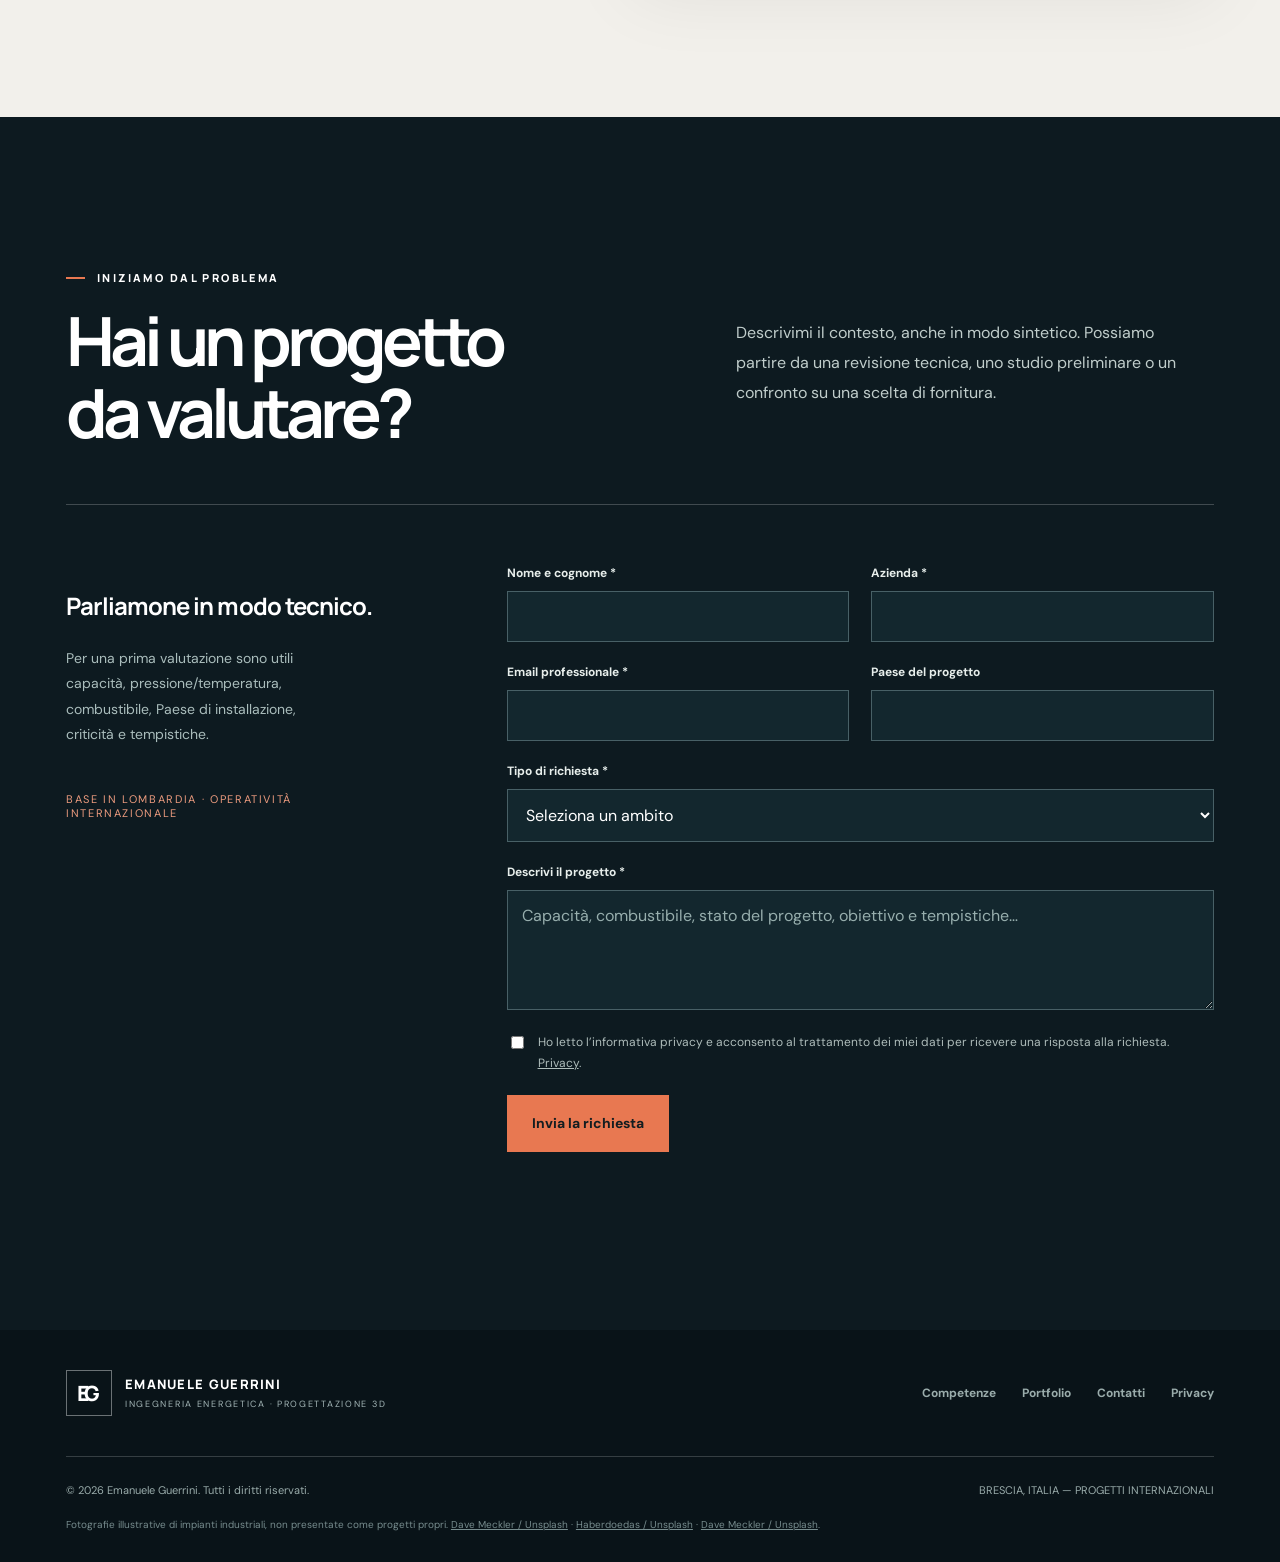
==== commit 6a130113: "feat: add horizontal steam photo strip and animated engineering decision hooks" ====
--- a/index.html
+++ b/index.html
@@ -4,7 +4,7 @@
 <title>Emanuele Guerrini | Ingegnere Energetico e Progettazione Industriale a Brescia</title>
 <meta name="description" content="Emanuele Guerrini, ingegnere energetico a Brescia: progettazione 3D Inventor e SOLIDWORKS, recipienti PED/CE e ASME, caldaie, trattamento fumi, biomassa e tettoie fotovoltaiche."><meta name="robots" content="index,follow,max-image-preview:large"><link rel="canonical" href="https://emanueleguerrini.com/"><link rel="alternate" hreflang="it" href="https://emanueleguerrini.com/"><link rel="alternate" hreflang="en" href="https://emanueleguerrini.com/en/"><link rel="alternate" hreflang="x-default" href="https://emanueleguerrini.com/"><link rel="icon" href="assets/favicon.svg" type="image/svg+xml"><link rel="preconnect" href="https://fonts.googleapis.com"><link rel="preconnect" href="https://fonts.gstatic.com" crossorigin><link rel="preconnect" href="https://images.unsplash.com"><link rel="stylesheet" href="assets/site.css?v=20261111visual"><meta name="twitter:card" content="summary_large_image"><meta property="og:locale" content="it_IT"><meta property="og:type" content="website"><meta property="og:title" content="Emanuele Guerrini | Ingegnere Energetico e Progettazione Industriale a Brescia"><meta property="og:description" content="Emanuele Guerrini, ingegnere energetico a Brescia: progettazione 3D Inventor e SOLIDWORKS, recipienti PED/CE e ASME, caldaie, trattamento fumi, biomassa e tettoie fotovoltaiche."><meta property="og:url" content="https://emanueleguerrini.com/"><meta property="og:image" content="https://emanueleguerrini.com/assets/og-cover.png">
 <script type="application/ld+json">{"@context":"https://schema.org","@graph":[{"@type":"WebSite","@id":"https://emanueleguerrini.com/#website","name":"Emanuele Guerrini | Energy Engineering","url":"https://emanueleguerrini.com/","inLanguage":["it","en"]},{"@type":"Person","@id":"https://emanueleguerrini.com/#person","name":"Emanuele Guerrini","url":"https://emanueleguerrini.com/","jobTitle":"Ingegnere energetico","description":"Emanuele Guerrini, ingegnere energetico a Brescia: progettazione 3D Inventor e SOLIDWORKS, recipienti PED/CE e ASME, caldaie, trattamento fumi, biomassa e tettoie fotovoltaiche.","alumniOf":{"@type":"CollegeOrUniversity","name":"Politecnico di Milano"},"knowsAbout":["Industrial energy engineering","Pressure equipment","PED 2014/68/EU","ASME BPVC","3D mechanical CAD","Autodesk Inventor","SOLIDWORKS","Industrial flue-gas treatment","Biomass and waste-to-energy","Photovoltaic structures"],"sameAs":["https://it.linkedin.com/in/emanuele-guerrini-1a21a1111"]},{"@type":"WebPage","@id":"https://emanueleguerrini.com/#webpage","url":"https://emanueleguerrini.com/","name":"Emanuele Guerrini | Ingegnere Energetico e Progettazione Industriale a Brescia","isPartOf":{"@id":"https://emanueleguerrini.com/#website"},"about":{"@id":"https://emanueleguerrini.com/#person"},"inLanguage":"it","primaryImageOfPage":{"@type":"ImageObject","url":"https://emanueleguerrini.com/assets/og-cover.png"}}]}</script>
-<link rel="stylesheet" href="assets/visual-refinement.css?v=20261111v2"><script src="assets/site.js?v=20261112codes" defer></script><script src="assets/industrial-diagrams.js?v=20261111v2" defer></script><link rel="stylesheet" href="assets/personal-brand-v3.css?v=20261112d"><script src="assets/personal-brand-v3.js?v=20261112a" defer></script></head>
+<link rel="stylesheet" href="assets/visual-refinement.css?v=20261111v2"><script src="assets/site.js?v=20261112codes" defer></script><script src="assets/industrial-diagrams.js?v=20261111v2" defer></script><link rel="stylesheet" href="assets/personal-brand-v3.css?v=20261112d"><script src="assets/personal-brand-v3.js?v=20261112a" defer></script><link rel="stylesheet" href="assets/engineering-story-v4.css?v=20261112b"><script src="assets/engineering-story-v4.js?v=20261112b" defer></script></head>
 <body><div class="page-scroll-progress" aria-hidden="true"><span></span></div><a class="skip" href="#main">Vai al contenuto</a>
 <header class="site-header"><div class="header-inner wrap"><a class="wordmark" href="index.html" aria-label="Emanuele Guerrini home"><span class="mark" aria-hidden="true">EG</span><span><span class="wordmark-name">EMANUELE GUERRINI</span><span class="wordmark-role">ENERGY SYSTEMS / ADVISORY</span></span></a><nav class="nav-links" id="navigation" data-nav aria-label="Navigazione principale"><a href="#expertise">Competenze</a><a href="#systems">Impianti</a><a href="#projects">Portfolio</a><a href="#cad">CAD 3D</a><a href="#tools">Risparmio</a><a href="#contact">Contatti</a></nav><div class="locale"><a href="index.html" aria-current="page">IT</a><span>/</span><a href="en/index.html" >EN</a></div><a class="header-cta" href="#contact">Presenta un progetto </a><button class="nav-toggle" data-nav-toggle aria-controls="navigation" aria-expanded="false" aria-label="Open menu"><svg viewBox="0 0 24 24" fill="none" stroke="currentColor" stroke-width="1.7"><path d="M2 7h20M2 17h20"/></svg></button></div></header>
 <main id="main"><section class="hero hero-cinematic" id="top"><div class="hero-canvas" aria-hidden="true"></div><div class="hero-content wrap">
@@ -25,7 +25,7 @@
 <div class="marquee" aria-hidden="true"><div class="marquee-track"><span>STEAM SYSTEMS</span><span>ENERGY ENGINEERING</span><span>BIOMASS</span><span>HEAT RECOVERY</span><span>PROJECT ADVISORY</span></div></div>
 <section class="intro section" id="about"><div class="wrap intro-grid"><div class="intro-aside"><div class="eyebrow">LA PROSPETTIVA</div><div class="intro-rule"><p>Un’unica figura tecnica per mettere in relazione prestazioni, costi, rischio e realizzabilità.</p><span>INGEGNERIA · PROGETTI · BUSINESS</span></div></div><div class="intro-main"><h2>La tecnica è il punto di partenza.<br><i>Il risultato è l’obiettivo.</i></h2><div class="intro-detail"><p>Sono un ingegnere energetico formato al Politecnico di Milano. Ho maturato esperienza tra progettazione di apparecchiature, impianti industriali, gestione di commesse e sviluppo commerciale. Metto insieme queste prospettive per aiutare le aziende a scegliere con maggiore chiarezza.</p><small>UN APPROCCIO CONCRETO</small></div></div></div></section>
 <section class="services section" id="expertise"><div class="wrap"><div class="section-heading"><div><div class="eyebrow">COMPETENZE PRINCIPALI</div><h2 class="section-title">Progettazione concreta.<br>Competenze integrate.</h2></div><p>Un unico interlocutore tecnico per ideare, dimensionare e tradurre in documenti di progetto soluzioni industriali realizzabili.</p></div><div class="services-grid"><a class="service-card" href="#cad"><div class="service-photo"><img src="assets/portfolio-pressure.avif" alt="" width="740" height="920" loading="lazy" decoding="async"></div><div class="service-top"><span>01 / MECHANICAL DESIGN</span></div><div class="service-copy"><h3>Progettazione meccanica 3D</h3><p>Modellazione di assiemi, apparecchi a pressione, carpenterie, distinte e tavole di produzione.</p><span class="text-link">Vedi output CAD</span></div></a><a class="service-card" href="#projects"><div class="service-photo"><img src="assets/portfolio-biomass.avif" alt="" width="740" height="920" loading="lazy" decoding="async"></div><div class="service-top"><span>02 / THERMAL ENGINEERING</span></div><div class="service-copy"><h3>Impianti termici e biomassa</h3><p>Caldaie industriali, recupero calore, ausiliari, biomassa e sistemi waste-to-energy.</p><span class="text-link">Scopri gli ambiti</span></div></a><a class="service-card" href="#projects"><div class="service-photo"><img src="assets/portfolio-cyclones.avif" alt="" width="740" height="920" loading="lazy" decoding="async"></div><div class="service-top"><span>03 / FLUE-GAS SYSTEMS</span></div><div class="service-copy"><h3>Trattamento fumi e polveri</h3><p>Cicloni, multicicloni, filtri a maniche, canalizzazioni e integrazione impiantistica.</p><span class="text-link">Vedi i sistemi</span></div></a></div></div></section>
-<section class="systems section" id="systems"><div class="wrap"><div class="systems-top"><div><div class="eyebrow">SISTEMI / COMPETENZE</div><h2 class="section-title">Guardare l’impianto.<br>Non solo la macchina.</h2></div><p>Un sistema funziona quando processo, combustibile, combustione, componenti, controlli e manutenzione sono progettati insieme.</p></div><div class="system-tabs" role="tablist" aria-label="Engineering systems"><button data-system="steam" role="tab" aria-selected="true" type="button">01 / Generazione vapore</button><button data-system="biomass" role="tab" aria-selected="false" type="button">02 / Biomassa</button><button data-system="recovery" role="tab" aria-selected="false" type="button">03 / Recupero calore</button></div><div class="system-console"><div class="console-visual" id="system-visual"></div><div class="console-data"><span id="system-id" class="data-id">01 / 03</span><h3 id="system-title">Generazione vapore</h3><p id="system-description">Un sistema funziona quando processo, combustibile, combustione, componenti, controlli e manutenzione sono progettati insieme.</p><div class="console-tags" id="system-tags"><span>Energy engineering</span></div></div></div></div></section><div class="eg-feature-strip"><div class="wrap"><span><b aria-hidden="true"></b>PROGETTAZIONE 3D & CAD</span><span><b aria-hidden="true"></b>PED · CE · ASME</span><span><b aria-hidden="true"></b>BIOMASS & WASTE-TO-ENERGY</span><span><b aria-hidden="true"></b>ITALIA / INTERNAZIONALE</span></div></div>
+<section class="systems section" id="systems"><div class="wrap"><div class="systems-top"><div><div class="eyebrow">SISTEMI / COMPETENZE</div><h2 class="section-title">Guardare l’impianto.<br>Non solo la macchina.</h2></div><p>Un sistema funziona quando processo, combustibile, combustione, componenti, controlli e manutenzione sono progettati insieme.</p></div><div class="system-tabs" role="tablist" aria-label="Engineering systems"><button data-system="steam" role="tab" aria-selected="true" type="button">01 / Generazione vapore</button><button data-system="biomass" role="tab" aria-selected="false" type="button">02 / Biomassa</button><button data-system="recovery" role="tab" aria-selected="false" type="button">03 / Recupero calore</button></div><div class="system-console"><div class="console-visual" id="system-visual"></div><figure class="eg-steam-gallery" id="eg-steam-gallery"><div class="eg-steam-gallery__frame"><img src="assets/eg-steam-gallery.avif" width="900" height="234" decoding="async" loading="eager" alt="Tre fotografie disposte in orizzontale: generatore di vapore, centrale termica e pannello operatore HMI"></div><figcaption><span>●</span> Tre immagini di riferimento: generatori di vapore e interfaccia di supervisione</figcaption></figure><div class="console-data"><span id="system-id" class="data-id">01 / 03</span><h3 id="system-title">Generazione vapore</h3><p id="system-description">Un sistema funziona quando processo, combustibile, combustione, componenti, controlli e manutenzione sono progettati insieme.</p><div class="console-tags" id="system-tags"><span>Energy engineering</span></div></div></div></div></section><section class="eg-method" id="method" aria-labelledby="eg-method-title"><div class="wrap"><div class="eg-section-kicker">DAL PRINCIPIO AL RISULTATO</div><div class="eg-method__head"><h2 class="section-title" id="eg-method-title">Non basta progettare.<br><em>Bisogna scegliere bene.</em></h2><p class="eg-method__lead">Ogni soluzione industriale deve funzionare sul piano fisico, economico e operativo. Questi sono i quattro controlli che guidano una decisione tecnica.</p></div><div class="eg-hook-grid" role="list"><article class="eg-hook" role="listitem"><div class="eg-hook__top"><span class="eg-hook__index">01 / DIMENSIONAMENTO</span><span class="eg-hook__glyph" aria-hidden="true">10↔5</span></div><h3>Più grande non è sempre meglio.</h3><p class="eg-hook__principle">La taglia ottimale bilancia investimento, esercizio, perdite e continuità produttiva.</p><p class="eg-hook__formula">Cₜₒₜ = Ccap + Ces + Cmancanza</p><p class="eg-hook__application"><strong>CASE /</strong> Una centrale da 10 MW o due unità da 5 MW? La risposta dipende anche dal profilo di carico e dalla ridondanza.</p><p class="eg-hook__mistake">Errore da evitare: decidere soltanto sul costo €/kW.</p></article><article class="eg-hook" role="listitem"><div class="eg-hook__top"><span class="eg-hook__index">02 / AFFIDABILITÀ</span><span class="eg-hook__glyph" aria-hidden="true">A≠R</span></div><h3>Funziona? Per quanto? E se si ferma?</h3><p class="eg-hook__principle">Affidabilità, disponibilità e manutenibilità misurano aspetti diversi della continuità di servizio.</p><p class="eg-hook__formula">A = MTTF / (MTTF + MTTR)</p><p class="eg-hook__application"><strong>EXAMPLE /</strong> Per pompe di alimento e componenti critici considero guasti, tempi di riparazione e ridondanza.</p><p class="eg-hook__mistake">Errore da evitare: confondere disponibilità e probabilità di non guastarsi.</p></article><article class="eg-hook" role="listitem"><div class="eg-hook__top"><span class="eg-hook__index">03 / INVESTIMENTI</span><span class="eg-hook__glyph" aria-hidden="true">€→</span></div><h3>Risparmiare energia deve creare valore.</h3><p class="eg-hook__principle">Un risparmio futuro va confrontato con investimento, vita utile, rischio e costo del capitale.</p><p class="eg-hook__formula">VAN = −I₀ + Σ CFₜ / (1+k)ᵗ</p><p class="eg-hook__application"><strong>EXAMPLE /</strong> Un economizzatore si valuta sui risparmi netti attualizzati, non soltanto sul payback semplice.</p><p class="eg-hook__mistake">Errore da evitare: ignorare manutenzione, fermate e valore temporale del denaro.</p></article><article class="eg-hook" role="listitem"><div class="eg-hook__top"><span class="eg-hook__index">04 / PROJECT MANAGEMENT</span><span class="eg-hook__glyph" aria-hidden="true">PV≠EV</span></div><h3>Promesso. Fatto. Costato.</h3><p class="eg-hook__principle">Non basta rispettare una data: occorre misurare l'avanzamento realizzato rispetto al piano e alla spesa.</p><p class="eg-hook__formula">SPI = EV/PV     CPI = EV/AC</p><p class="eg-hook__application"><strong>EXAMPLE /</strong> Per una commessa caldaia, milestone tecniche e avanzamento economico servono a rilevare criticità in anticipo.</p><p class="eg-hook__mistake">Errore da evitare: interpretare uno scostamento economico come ritardo espresso in giorni.</p></article></div><div class="eg-method__end"><p>La domanda giusta non è «quanto costa questa macchina?», ma «quale scelta funziona meglio lungo tutto il ciclo di vita?»</p><a class="eg-method__link" href="#contact">Parliamo del tuo progetto ↗</a></div></div></section><div class="eg-feature-strip"><div class="wrap"><span><b aria-hidden="true"></b>PROGETTAZIONE 3D & CAD</span><span><b aria-hidden="true"></b>PED · CE · ASME</span><span><b aria-hidden="true"></b>BIOMASS & WASTE-TO-ENERGY</span><span><b aria-hidden="true"></b>ITALIA / INTERNAZIONALE</span></div></div>
 <section class="eg-portfolio-v3" id="projects" aria-labelledby="eg-projects-heading"><div class="wrap"><div class="eg-section-kicker">ESPERIENZE & SOLUZIONI</div><div class="eg-section-head"><h2 class="section-title" id="eg-projects-heading">Quello che progetto.<br>Come prende forma.</h2><p>Dal modello tecnico al componente industriale: esempi rappresentativi di ambiti professionali, raccontati con chiarezza e senza claim non verificati.</p></div><div class="eg-project-grid"><article class="eg-project eg-project--wide eg-reveal"><div class="eg-project-media"><img src="assets/portfolio-solar.avif" alt="Rendering illustrativo di una pensilina fotovoltaica per parcheggio" width="1200" height="675" loading="lazy" decoding="async"><span class="eg-photo-index">01 / STRUCTURAL & PV</span><span class="eg-photo-label">RENDER CONCETTUALE / NON FOTO DEL PROGETTO</span></div><div class="eg-project-copy"><span class="eg-project-cat">01 / STRUCTURAL & PV</span><h3>Tettoie fotovoltaiche</h3><p>Carport e coperture in acciaio per parcheggi e piazzali. Analisi preliminare dei carichi, concept strutturale, dettagli di carpenteria e integrazione della produzione fotovoltaica.</p><div class="eg-project-details"><span>Carpenteria metallica</span><span>Vento & neve</span><span>Fotovoltaico</span></div><a class="eg-project-cta" href="#contact" data-request-scope="Other">Richiedi una valutazione tecnica ↗</a></div></article><article class="eg-project  eg-reveal"><div class="eg-project-media"><img src="assets/portfolio-pressure.avif" alt="Rendering illustrativo di recipiente industriale cilindrico in pressione" width="1200" height="675" loading="lazy" decoding="async"><span class="eg-photo-index">02 / PRESSURE EQUIPMENT</span><span class="eg-photo-label">RENDER CONCETTUALE / NON FOTO DEL PROGETTO</span></div><div class="eg-project-copy"><span class="eg-project-cat">02 / PRESSURE EQUIPMENT</span><h3>Recipienti PED, CE e ASME</h3><p>Progettazione e documentazione per serbatoi, generatori e apparecchi in pressione. Materiali, spessori, bocchelli, saldature, WPS/NDT, fascicolo tecnico e verifica dei requisiti applicabili.</p><div class="eg-project-details"><span>PED 2014/68/UE</span><span>Marcatura CE</span><span>ASME BPVC VIII / I</span></div><a class="eg-project-cta" href="#contact" data-request-scope="Other">Richiedi una valutazione tecnica ↗</a></div></article><article class="eg-project  eg-reveal"><div class="eg-project-media"><img src="assets/portfolio-cyclones.avif" alt="Rendering illustrativo di un sistema di separazione delle polveri e multicicloni" width="1200" height="675" loading="lazy" decoding="async"><span class="eg-photo-index">03 / EMISSIONS CONTROL</span><span class="eg-photo-label">RENDER CONCETTUALE / NON FOTO DEL PROGETTO</span></div><div class="eg-project-copy"><span class="eg-project-cat">03 / EMISSIONS CONTROL</span><h3>Sistemi di trattamento fumi</h3><p>Linee complete per la gestione delle polveri: cicloni, multicicloni e filtri a maniche, tramogge e scarico ceneri, ventilatori e condotte. Dimensionamento preliminare, ΔP, manutenzione e integrazione.</p><div class="eg-project-details"><span>Cicloni & multicicloni</span><span>Filtri a maniche</span><span>Gestione polveri</span></div><a class="eg-project-cta" href="#contact" data-request-scope="Other">Richiedi una valutazione tecnica ↗</a></div></article><article class="eg-project eg-project--wide eg-reveal"><div class="eg-project-media"><img src="assets/portfolio-biomass.avif" alt="Rendering illustrativo di impianto a biomassa e recupero energetico" width="1200" height="675" loading="lazy" decoding="async"><span class="eg-photo-index">04 / ENERGY PLANTS</span><span class="eg-photo-label">RENDER CONCETTUALE / NON FOTO DEL PROGETTO</span></div><div class="eg-project-copy"><span class="eg-project-cat">04 / ENERGY PLANTS</span><h3>Biomass & Waste-to-Energy</h3><p>Integrazione di sistemi per la valorizzazione energetica di biomassa e rifiuti: alimentazione combustibile, combustione, produzione vapore, recupero termico, abbattimento emissioni e automazione.</p><div class="eg-project-details"><span>Combustione</span><span>Generazione vapore</span><span>Energy recovery</span></div><a class="eg-project-cta" href="#contact" data-request-scope="Other">Richiedi una valutazione tecnica ↗</a></div></article></div><div class="eg-section-kicker" style="margin-top:42px">Fotografie di contesto, non fotografie di commesse personali</div><div class="eg-real-gallery"><figure><img src="https://images.pexels.com/photos/9799728/pexels-photo-9799728.jpeg?auto=compress&amp;cs=tinysrgb&amp;w=950" width="950" height="640" loading="lazy" decoding="async" alt="Foto reale: parcheggio coperto con pannelli fotovoltaici"><figcaption>Pensiline fotovoltaiche reali · <a href="https://www.pexels.com/photo/cars-parked-on-parking-lot-9799728/" target="_blank" rel="noopener noreferrer">Pexels</a></figcaption></figure><figure><img src="https://images.pexels.com/photos/19895882/pexels-photo-19895882.jpeg?auto=compress&amp;cs=tinysrgb&amp;w=950" width="950" height="640" loading="lazy" decoding="async" alt="Foto reale: progettazione CAD al computer"><figcaption>Postazione CAD in un ufficio tecnico · <a href="https://www.pexels.com/photo/engineer-working-in-office-19895882/" target="_blank" rel="noopener noreferrer">Pexels</a></figcaption></figure><figure><img src="https://images.pexels.com/photos/4372173/pexels-photo-4372173.jpeg?auto=compress&amp;cs=tinysrgb&amp;w=950" width="950" height="640" loading="lazy" decoding="async" alt="Foto reale: centrale termica industriale"><figcaption>Infrastruttura industriale di produzione energia · <a href="https://www.pexels.com/photo/industrial-chimneys-on-power-plant-platform-under-sky-4372173/" target="_blank" rel="noopener noreferrer">Pexels</a></figcaption></figure><figure><img src="https://images.pexels.com/photos/13806340/pexels-photo-13806340.jpeg?auto=compress&amp;cs=tinysrgb&amp;w=950" width="950" height="640" loading="lazy" decoding="async" alt="Fotografia reale di collettori per abbattimento polveri industriali"><figcaption>Depolverazione industriale: collettori e filtri · <a href="https://www.pexels.com/photo/close-up-of-a-bunch-of-dust-collectors-13806340/" target="_blank" rel="noopener noreferrer">Pexels</a></figcaption></figure></div><p class="eg-source-note">Le immagini principali sono rendering concettuali. Le fotografie sono immagini di repertorio con licenza Pexels e non rappresentano opere realizzate personalmente. Gli ambiti descrivono esperienza professionale maturata anche presso aziende terze; la responsabilità, la titolarità degli incarichi e le eventuali certificazioni dipendono dalla specifica commessa.</p></div></section>
 <section class="eg-cad-section" id="cad" aria-labelledby="eg-cad-title"><div class="wrap eg-cad-grid"><div class="eg-reveal"><div class="eg-section-kicker">DALLA CONCEZIONE ALLA PRODUZIONE</div><h2 class="section-title" id="eg-cad-title">Progettazione 3D.<br>Disegni pronti per l’officina.</h2><p class="eg-cad-lead">Un progetto è utile quando chi lo costruisce può leggerlo senza ambiguità. Dalla modellazione parametrica ai disegni d’assieme e di dettaglio, con attenzione a montaggio, tolleranze, materiali e manutenzione.</p><div class="eg-deliverables"><div><strong>01 / 3D</strong>Assiemi parametrici e modelli di prodotto</div><div><strong>02 / 2D</strong>Tavole costruttive, sezioni e dettagli</div><div><strong>03 / BOM</strong>Distinte materiali e componenti</div><div><strong>04 / REVIEW</strong>Verifiche tecniche e documentazione</div></div><div class="eg-software-label">ECOSISTEMA SOFTWARE</div><div class="eg-software" aria-label="ECOSISTEMA SOFTWARE"><span>Autodesk Inventor</span><span>SOLIDWORKS</span><span>AutoCAD</span><span>3D CAD</span></div><a class="eg-inquiry" href="#contact" data-request-scope="Other">Richiedi una valutazione tecnica ↗</a></div><figure class="eg-cad-photo eg-reveal"><img src="https://images.pexels.com/photos/19895882/pexels-photo-19895882.jpeg?auto=compress&amp;cs=tinysrgb&amp;w=1150" alt="Ingegnere al computer durante la progettazione CAD con modelli tecnici" width="1150" height="900" loading="lazy" decoding="async"><figcaption>Fotografia di repertorio · Postazione di progettazione CAD · <a href="https://www.pexels.com/photo/engineer-working-in-office-19895882/" rel="noopener noreferrer" target="_blank">Pexels</a></figcaption></figure></div></section>
 <section class="eg-compliance" id="norme" aria-labelledby="eg-norm-heading"><div class="wrap"><div><div class="eg-section-kicker">CODICI & STANDARD</div><h2 id="eg-norm-heading">La norma giusta.<br>Per il mercato giusto.</h2><p>Progettazione e documentazione orientate alle prescrizioni applicabili, senza confondere standard di calcolo e certificazione del singolo prodotto.</p></div><div class="eg-norm-grid"><div class="eg-norm"><strong>PED 2014/68/UE</strong><span>Attrezzature a pressione: requisiti e valutazione di conformità · <a href="https://single-market-economy.ec.europa.eu/sectors/pressure-equipment-and-gas-appliances/pressure-equipment-sector/pressure-equipment-directive_en" rel="noopener noreferrer" target="_blank">Fonte ufficiale</a></span></div><div class="eg-norm"><strong>CE</strong><span>Marcatura di conformità di prodotto, se prevista dalla normativa · <a href="https://single-market-economy.ec.europa.eu/single-market/goods/ce-marking_en" rel="noopener noreferrer" target="_blank">Fonte ufficiale</a></span></div><div class="eg-norm"><strong>ASME BPVC</strong><span>Sez. VIII per recipienti; Sez. I per caldaie di potenza · <a href="https://www.asme.org/certification-accreditation/boiler-and-pressure-vessel-certification" rel="noopener noreferrer" target="_blank">Fonte ufficiale</a></span></div><div class="eg-norm"><strong>EN 13445</strong><span>Recipienti a pressione non esposti a fiamma · <a href="https://single-market-economy.ec.europa.eu/single-market/goods/european-standards/harmonised-standards/pressure-equipment_en" rel="noopener noreferrer" target="_blank">Fonte ufficiale</a></span></div><div class="eg-norm"><strong>EN 12952 / 12953</strong><span>Generatori di vapore a tubi d’acqua e a tubi da fumo · <a href="https://single-market-economy.ec.europa.eu/single-market/goods/european-standards/harmonised-standards/pressure-equipment_en" rel="noopener noreferrer" target="_blank">Fonte ufficiale</a></span></div><div class="eg-norm"><strong>EN 1090 / Eurocodici</strong><span>Strutture metalliche, esecuzione e calcolo strutturale · <a href="https://single-market-economy.ec.europa.eu/single-market/goods/european-standards/harmonised-standards_en" rel="noopener noreferrer" target="_blank">Fonte ufficiale</a></span></div><p class="eg-norm-note">Le diciture riportate identificano riferimenti normativi, non attestano certificazione personale, marcatura CE o possesso di ASME Stamp. L’applicabilità e la valutazione di conformità vanno definite caso per caso.</p></div></div></section>
--- a/assets/engineering-story-v4.css
+++ b/assets/engineering-story-v4.css
@@ -0,0 +1,59 @@
+/* EG / Engineering stories v4 — visual hierarchy, motion, accessibility */
+:root{--eg-heat:#ee976f;--eg-water:#70bac5;--eg-profit:#87c8ad;--eg-risk:#f1be76}
+.systems .system-console{display:grid;grid-template-columns:minmax(0,1.15fr) minmax(0,.85fr);grid-template-rows:auto auto;grid-template-areas:"diagram copy" "photos copy";align-items:stretch;overflow:hidden}
+.systems .console-visual{grid-area:diagram;min-width:0}
+.systems .console-data{grid-area:copy;min-width:0;position:relative}
+.eg-steam-gallery{grid-area:photos;margin:0;background:#0b1a20;padding:0 clamp(12px,2.2vw,28px) 22px;align-self:stretch;position:relative;isolation:isolate}
+.eg-steam-gallery[hidden]{display:none!important}
+.eg-steam-gallery__frame{border:1px solid #ffffff29;overflow:hidden;border-radius:8px;box-shadow:0 14px 35px #0005;position:relative}
+.eg-steam-gallery__frame:after{content:"";inset:0;position:absolute;border:1px solid #b7d8d12d;pointer-events:none;border-radius:8px}
+.eg-steam-gallery img{display:block;width:100%;height:auto;aspect-ratio:900/234;object-fit:cover;transition:filter .6s ease,transform .75s cubic-bezier(.2,.7,.2,1)}
+.eg-steam-gallery__frame:hover img{transform:scale(1.018);filter:saturate(1.13) brightness(1.05)}
+.eg-steam-gallery figcaption{font:650 10px/1.45 var(--head,Arial,sans-serif);color:#a9bfbd;letter-spacing:.06em;margin-top:11px}
+.eg-steam-gallery figcaption span{color:var(--eg-heat)}
+.system-tabs button{transition:color .25s,transform .25s}
+.system-tabs button:hover{color:#ffe6d7;transform:translateY(-2px)}
+.system-tabs button[aria-selected="true"]{color:#fff;text-shadow:0 0 24px #f29d7c40}
+.system-tabs{scroll-behavior:smooth;overscroll-behavior-x:contain}
+.system-console{box-shadow:0 18px 60px #00000020}
+.systems .console-data:after{content:"";position:absolute;right:-20%;bottom:-35%;width:240px;height:240px;border-radius:50%;background:radial-gradient(circle,#ed9b7342,transparent 68%);filter:blur(15px);pointer-events:none;animation:egV4Glow 10s ease-in-out infinite alternate}
+.systems .console-data h3,.systems .console-data p,.systems .console-tags{position:relative;z-index:1}
+.eg-method{position:relative;background:linear-gradient(148deg,#eef4f0 0%,#f7f3ed 55%,#e7f0f1 100%);color:#102b32;padding-block:clamp(84px,10vw,150px);overflow:hidden;isolation:isolate}
+.eg-method:before{content:"";position:absolute;z-index:-1;width:530px;height:530px;border-radius:50%;top:-250px;right:-200px;filter:blur(12px);background:radial-gradient(circle,#b0d7d164,transparent 70%);animation:egV4Glow 13s ease-in-out infinite alternate}
+.eg-method__head{display:grid;grid-template-columns:1.2fr .8fr;gap:clamp(24px,5vw,80px);align-items:end;margin-bottom:45px}
+.eg-method .eg-section-kicker{color:#a85c3c}
+.eg-method .section-title{margin:0;max-width:830px;font-size:clamp(39px,5.4vw,76px);line-height:1.07;letter-spacing:-.072em}
+.eg-method .section-title em{font-style:normal;color:#cc795c}
+.eg-method__lead{font-size:clamp(16px,1.4vw,19px);line-height:1.78;color:#445e64;margin:0 0 4px}
+.eg-hook-grid{display:grid;grid-template-columns:repeat(2,minmax(0,1fr));gap:16px}
+.eg-hook{--tone:#ee976f;position:relative;overflow:hidden;display:flex;flex-direction:column;padding:clamp(23px,3vw,40px);min-height:365px;border:1px solid #d7e0dd;background:#fcfdfaf5;transition:transform .35s cubic-bezier(.2,.7,.2,1),box-shadow .35s,border-color .35s;isolation:isolate}
+.eg-hook:nth-child(2){--tone:#5da7b3}.eg-hook:nth-child(3){--tone:#4b9f88}.eg-hook:nth-child(4){--tone:#a078ad}
+.eg-hook:hover{transform:translateY(-6px);box-shadow:0 24px 60px #0b30351c;border-color:#adc4bd}
+.eg-hook:before{content:"";position:absolute;top:0;left:0;right:0;height:4px;background:var(--tone)}
+.eg-hook:after{content:"";position:absolute;z-index:-1;width:210px;height:210px;border-radius:50%;right:-95px;top:-95px;border:1px solid color-mix(in srgb,var(--tone) 36%,transparent);box-shadow:0 0 0 35px color-mix(in srgb,var(--tone) 7%,transparent),0 0 0 68px color-mix(in srgb,var(--tone) 4%,transparent);animation:egV4Orbit 10s ease-in-out infinite}
+.eg-hook__top{display:flex;justify-content:space-between;align-items:center;gap:12px;margin-bottom:22px}
+.eg-hook__index{font:800 11px/1.2 var(--head);letter-spacing:.14em;color:#627a7b}
+.eg-hook__glyph{font:800 22px/1.1 ui-monospace,Consolas,monospace;color:var(--tone);text-shadow:0 8px 25px color-mix(in srgb,var(--tone) 42%,transparent);display:inline-block;animation:egV4Float 7.5s ease-in-out infinite}
+.eg-hook h3{font:780 clamp(24px,2.6vw,39px)/1.16 var(--head);letter-spacing:-.056em;margin:0 0 14px;max-width:19ch;position:relative}
+.eg-hook__principle{font-size:14px;line-height:1.65;color:#4f6265;margin:0 0 17px;max-width:53ch}
+.eg-hook__formula{font:750 clamp(14px,1.55vw,18px)/1.45 ui-monospace,SFMono-Regular,Consolas,monospace;color:#20434b;background:#eaf1ef;letter-spacing:-.01em;border-left:3px solid var(--tone);padding:14px 15px;margin:0 0 18px;overflow-wrap:anywhere}
+.eg-hook__application{font-size:13px;line-height:1.57;margin:0 0 10px;color:#34585d}
+.eg-hook__application strong{color:#102c33}
+.eg-hook__mistake{font-size:12px;line-height:1.5;color:#a65242;margin-top:auto;padding-top:16px;border-top:1px solid #dfe7e3}
+.eg-method__end{display:flex;align-items:center;justify-content:space-between;flex-wrap:wrap;gap:20px;border-top:1px solid #b8ccca;margin-top:32px;padding-top:25px}
+.eg-method__end p{font-size:15px;line-height:1.6;color:#3a5a60;margin:0}
+.eg-method__link{font-size:14px;font-weight:750;border-bottom:2px solid #e39b79;padding:8px 0;white-space:nowrap}
+.eg-method__link:hover{color:#a85440}
+.eg-portfolio-v3 .eg-project:nth-child(2) .eg-project-cat{color:#a45d48}
+.eg-portfolio-v3 .eg-project:nth-child(3) .eg-project-cat{color:#477f90}
+.eg-portfolio-v3 .eg-project:nth-child(4) .eg-project-cat{color:#3c8476}
+.service-card:hover{box-shadow:0 16px 40px #071a2040}
+.hero-cinematic .hero-headline .eyebrow:before{background:linear-gradient(90deg,#f1ae80,#ffd5ad)}
+.hero-cinematic .hero-visual .visual-card{box-shadow:0 35px 100px #050c16a0,0 0 70px #db94672a}
+.hero-cinematic .hero-visual:after{content:"";position:absolute;z-index:-1;width:210px;height:210px;border-radius:50%;background:radial-gradient(circle,#e8b08755,transparent 70%);right:-75px;top:12%;pointer-events:none;animation:egV4Float 9s ease-in-out infinite alternate}
+@keyframes egV4Float{0%,100%{transform:translate3d(0,-3px,0)}50%{transform:translate3d(0,7px,0)}}
+@keyframes egV4Glow{0%,100%{transform:translate3d(0,0,0) scale(.98);opacity:.5}50%{transform:translate3d(-18px,8px,0) scale(1.07);opacity:.86}}
+@keyframes egV4Orbit{0%,100%{transform:translateY(0)}50%{transform:translateY(20px)}}
+@media(max-width:970px){.systems .system-console{grid-template-columns:1fr;grid-template-rows:auto auto auto;grid-template-areas:"diagram" "photos" "copy"}.systems .console-data{min-height:auto}.eg-method__head{grid-template-columns:1fr}.eg-method__lead{max-width:640px}.eg-steam-gallery{padding:0 13px 18px}}
+@media(max-width:650px){.eg-method{padding-block:74px}.eg-hook-grid{grid-template-columns:1fr;gap:12px}.eg-hook{min-height:0;padding:25px}.eg-hook__glyph{font-size:20px}.eg-method .section-title{font-size:clamp(36px,10vw,52px)}.eg-method__head{margin-bottom:24px}.eg-hook h3{max-width:none}.eg-steam-gallery{padding:0 10px 17px}.eg-steam-gallery__frame{border-radius:5px}.eg-steam-gallery figcaption{font-size:9px;margin-top:8px}.systems .console-data{padding-top:26px}.systems .console-data h3{overflow-wrap:break-word}.eg-method__end{align-items:start}}
+@media(prefers-reduced-motion:reduce){.eg-hook,.eg-hook__glyph,.eg-hook:after,.eg-method:before,.systems .console-data:after,.hero-cinematic .hero-visual:after,.eg-steam-gallery img,.system-tabs button{animation:none!important;transition:none!important;transform:none!important}}
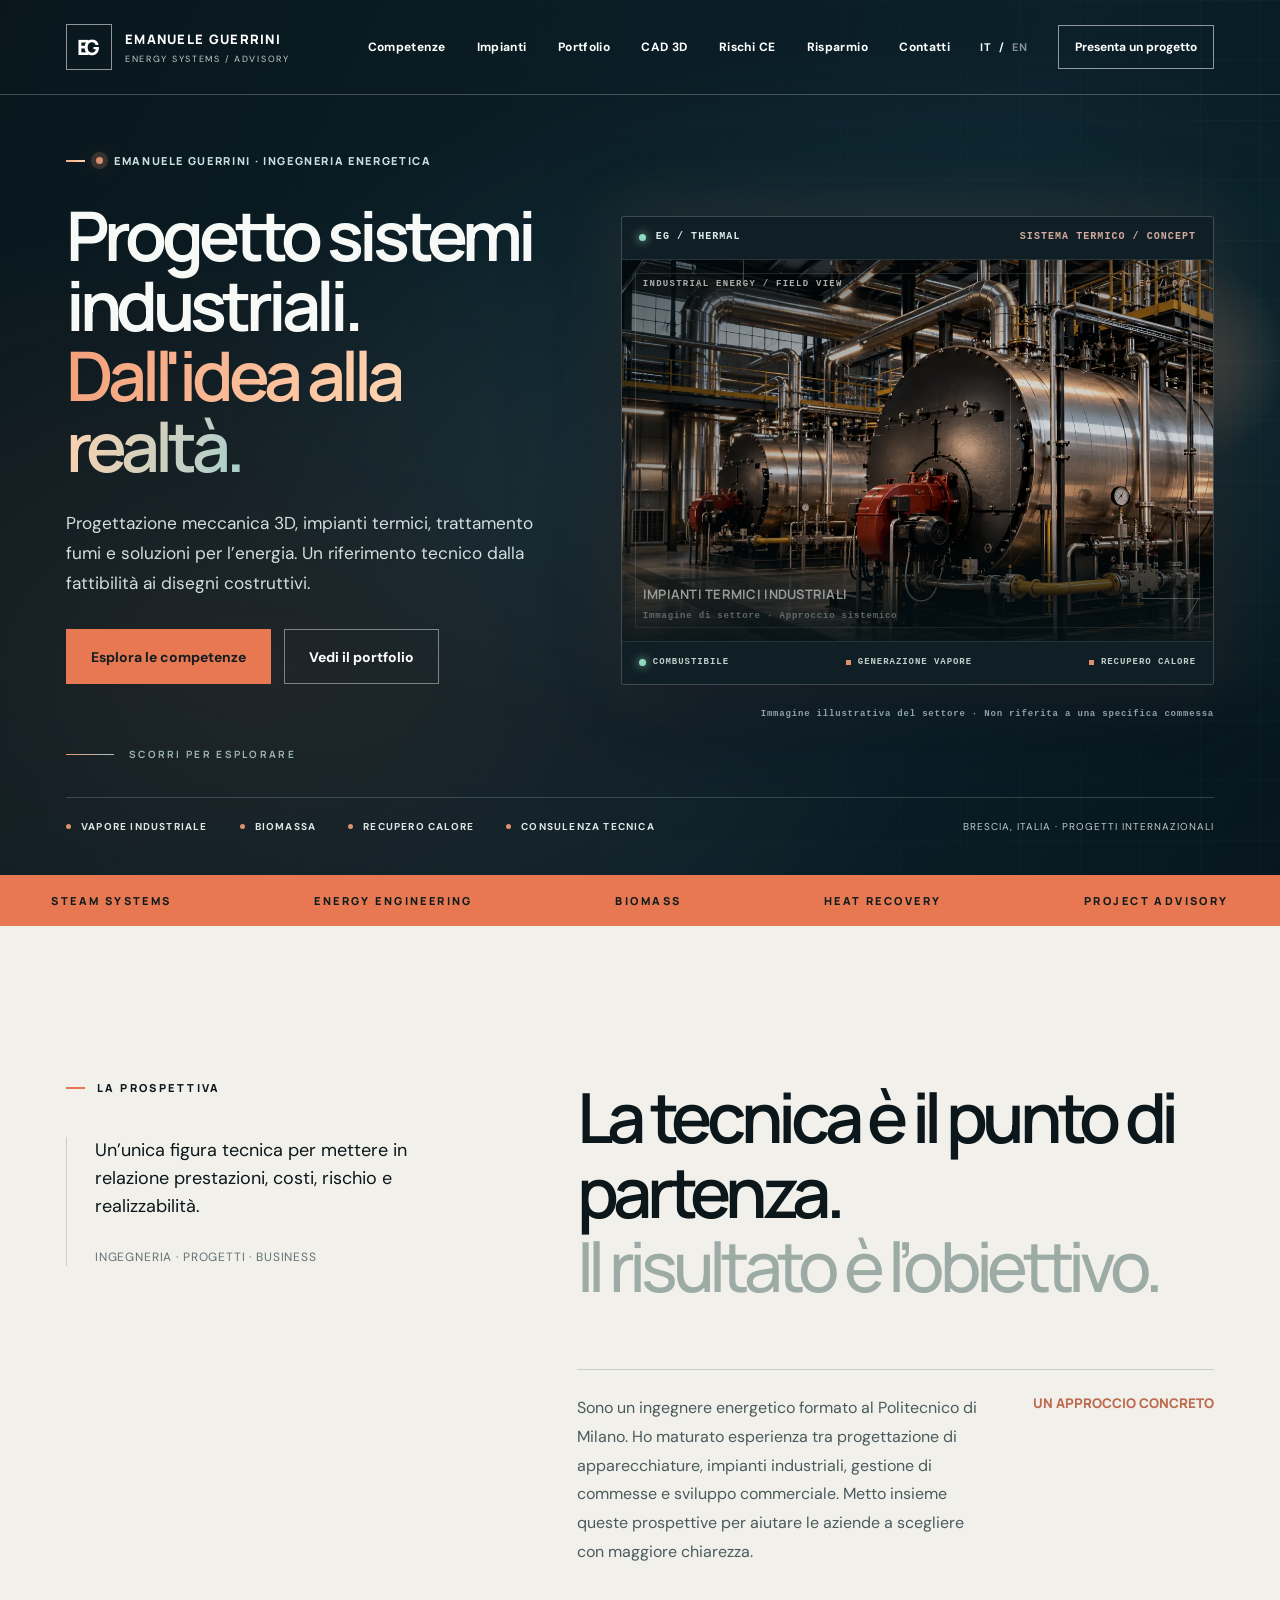
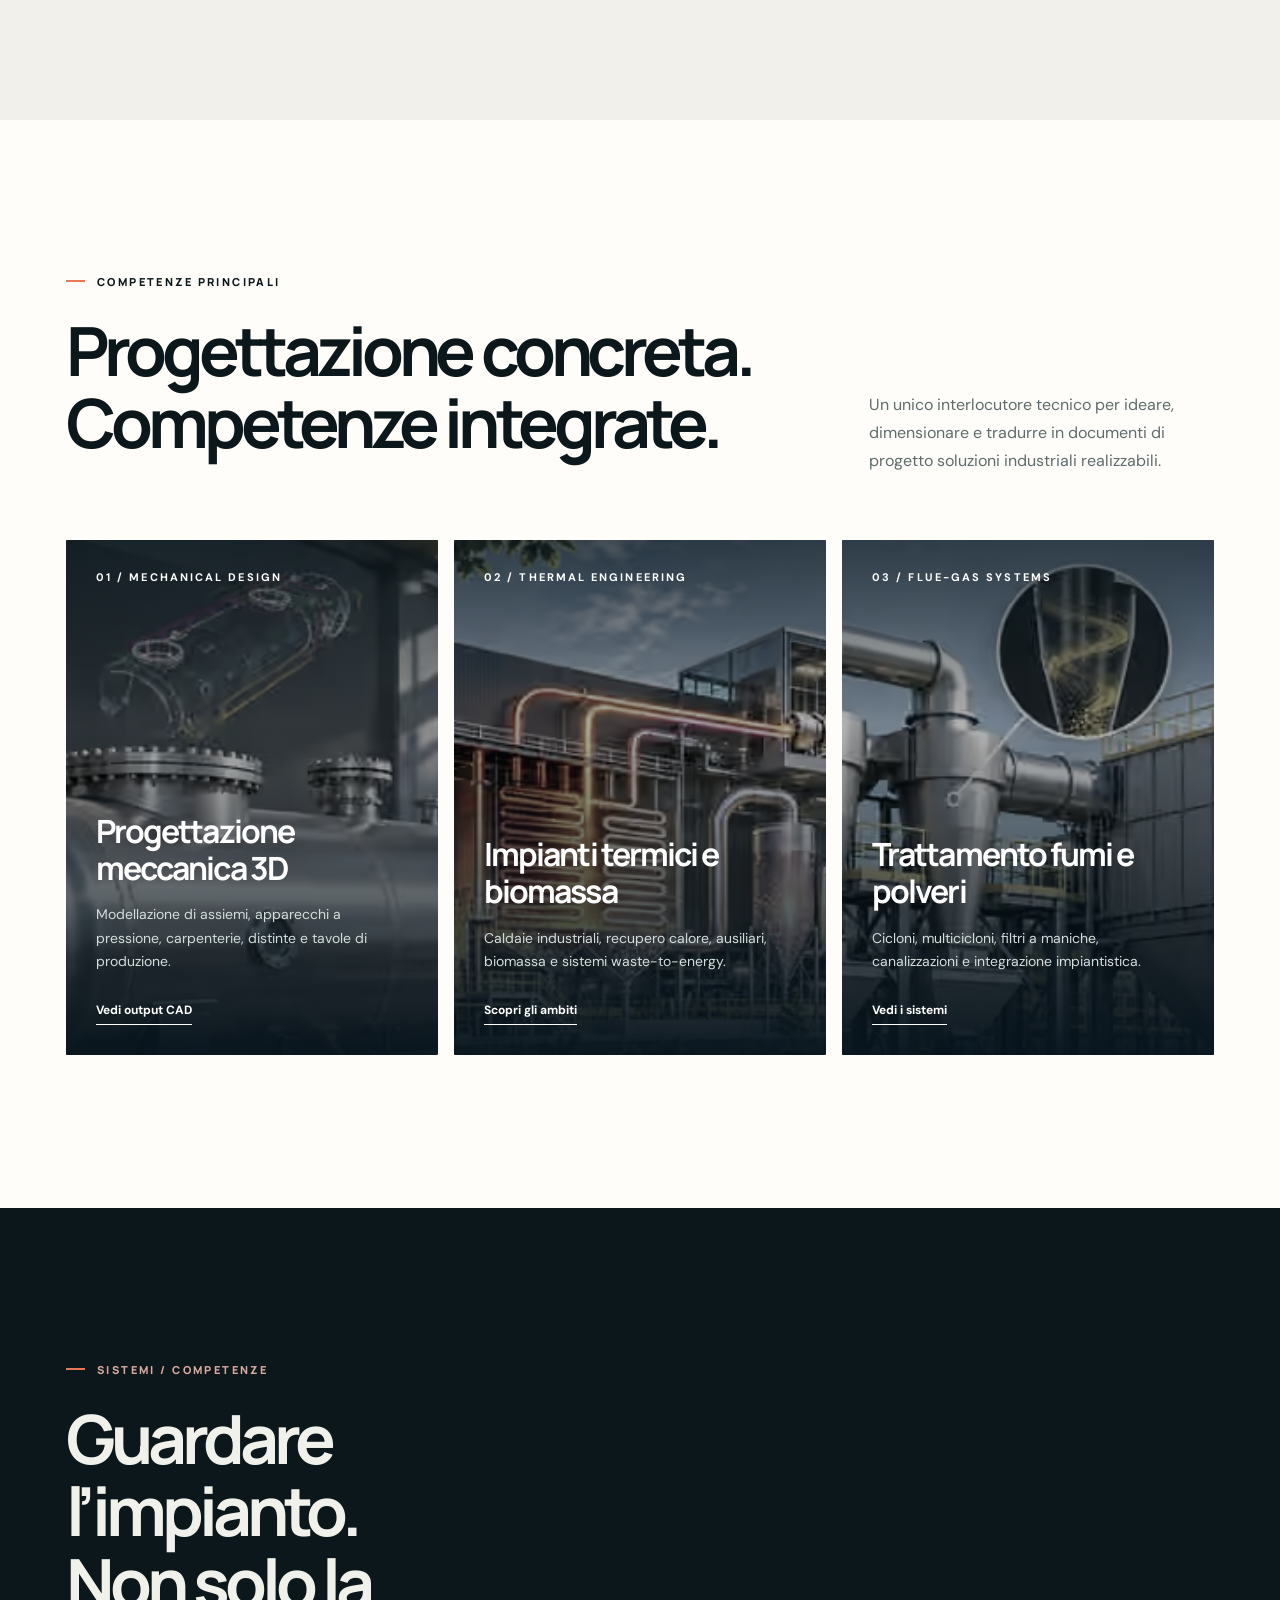
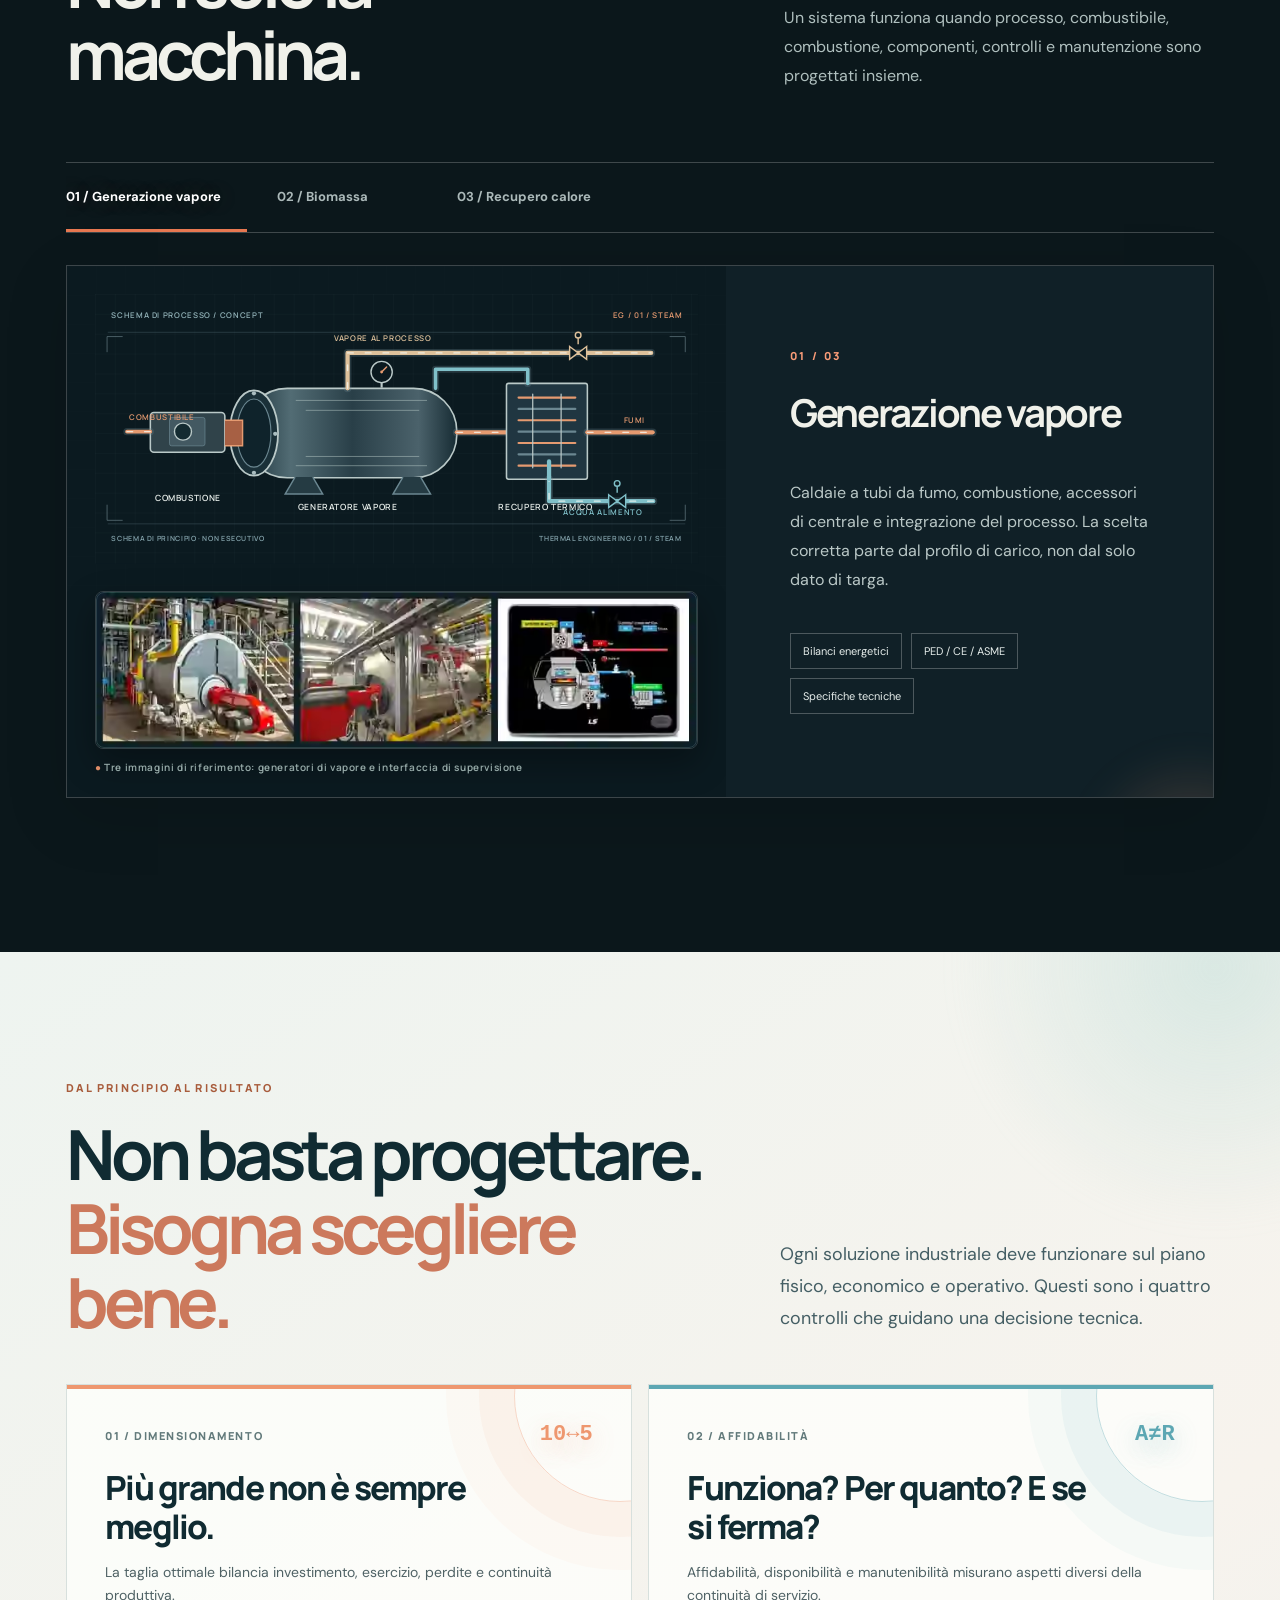
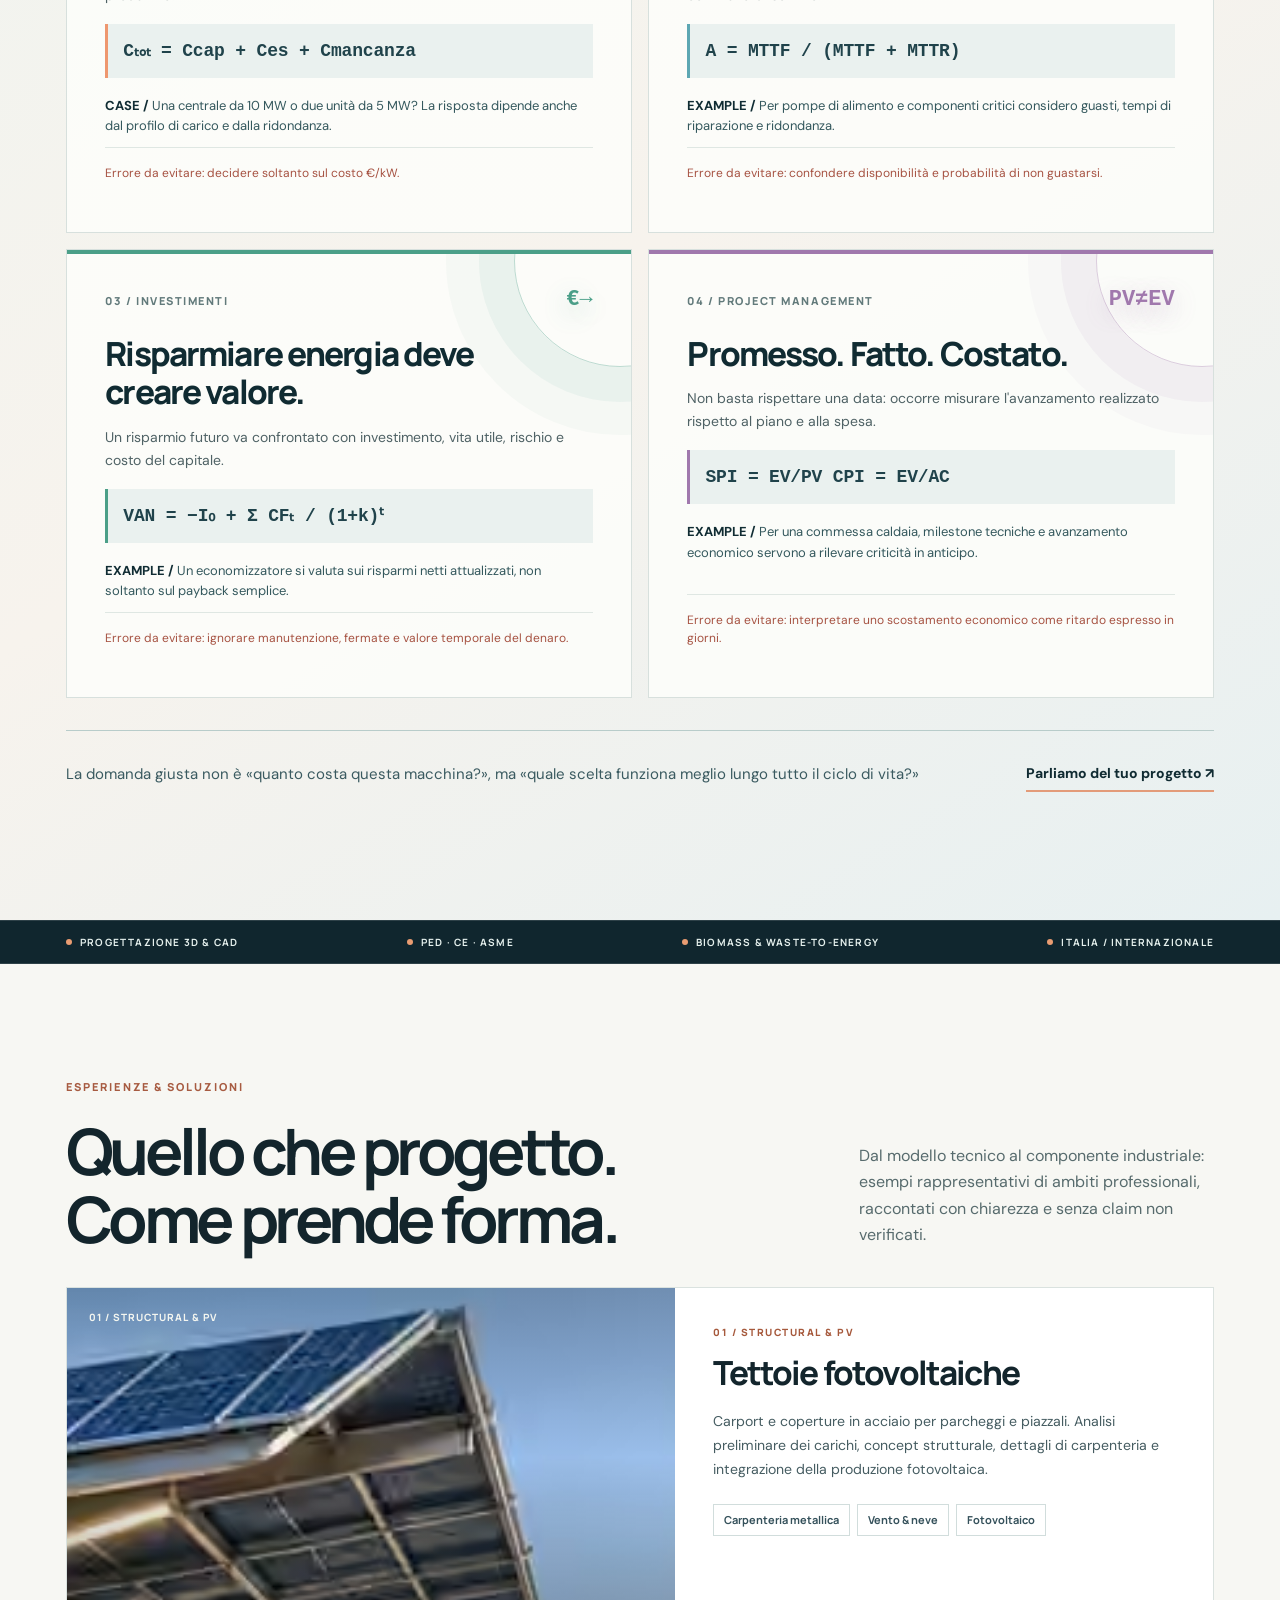
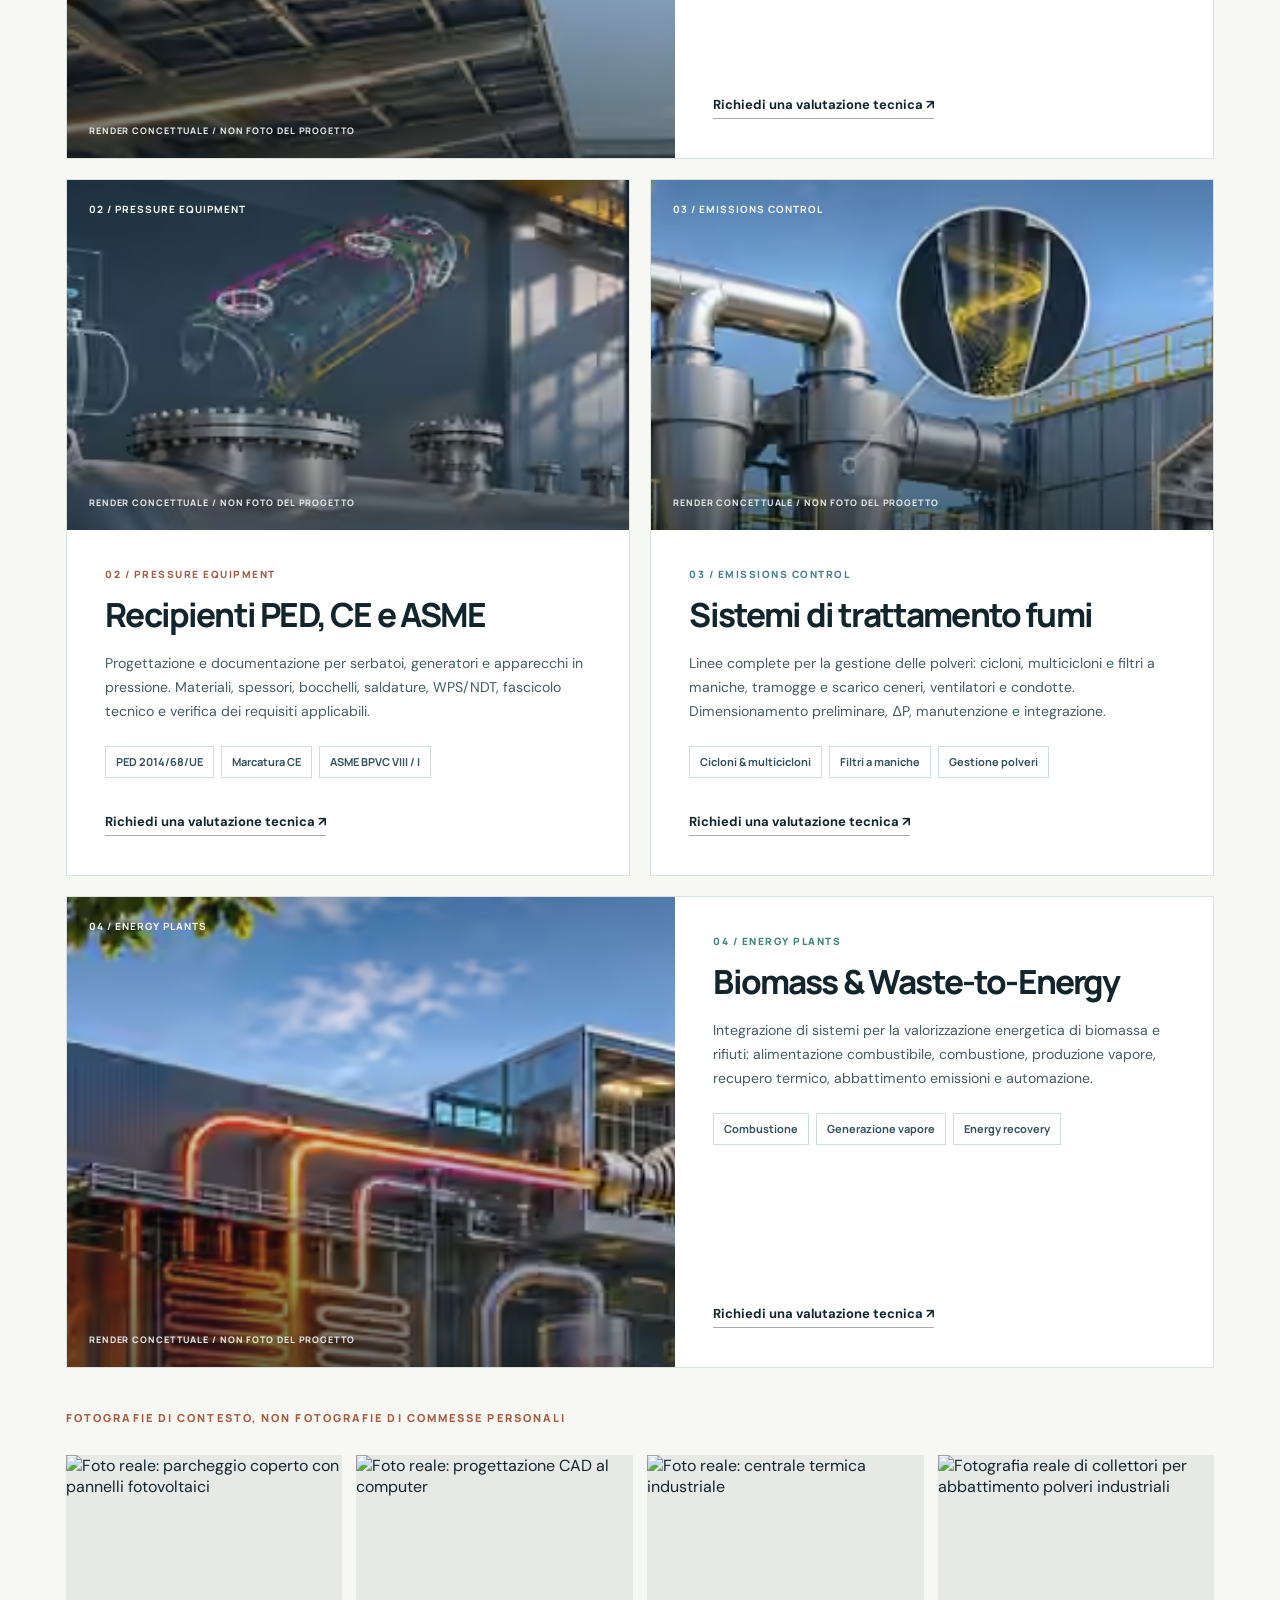
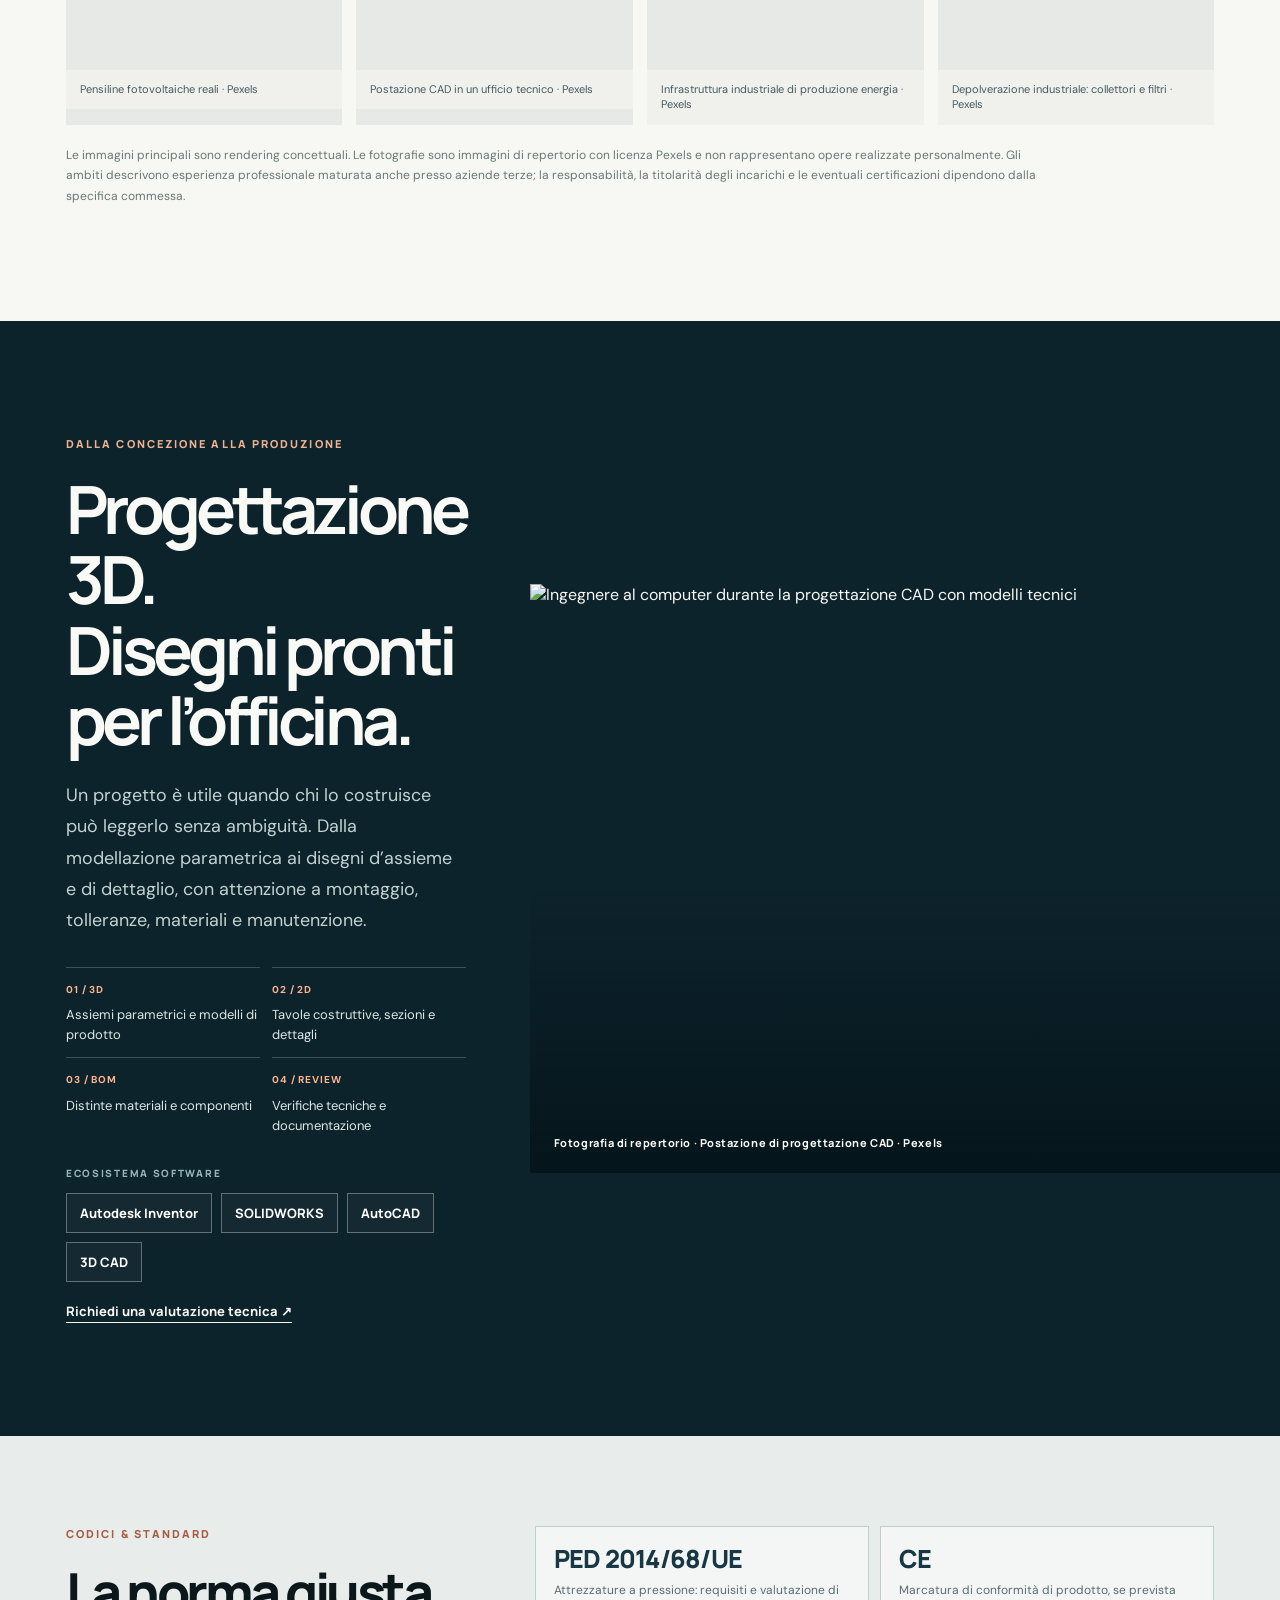
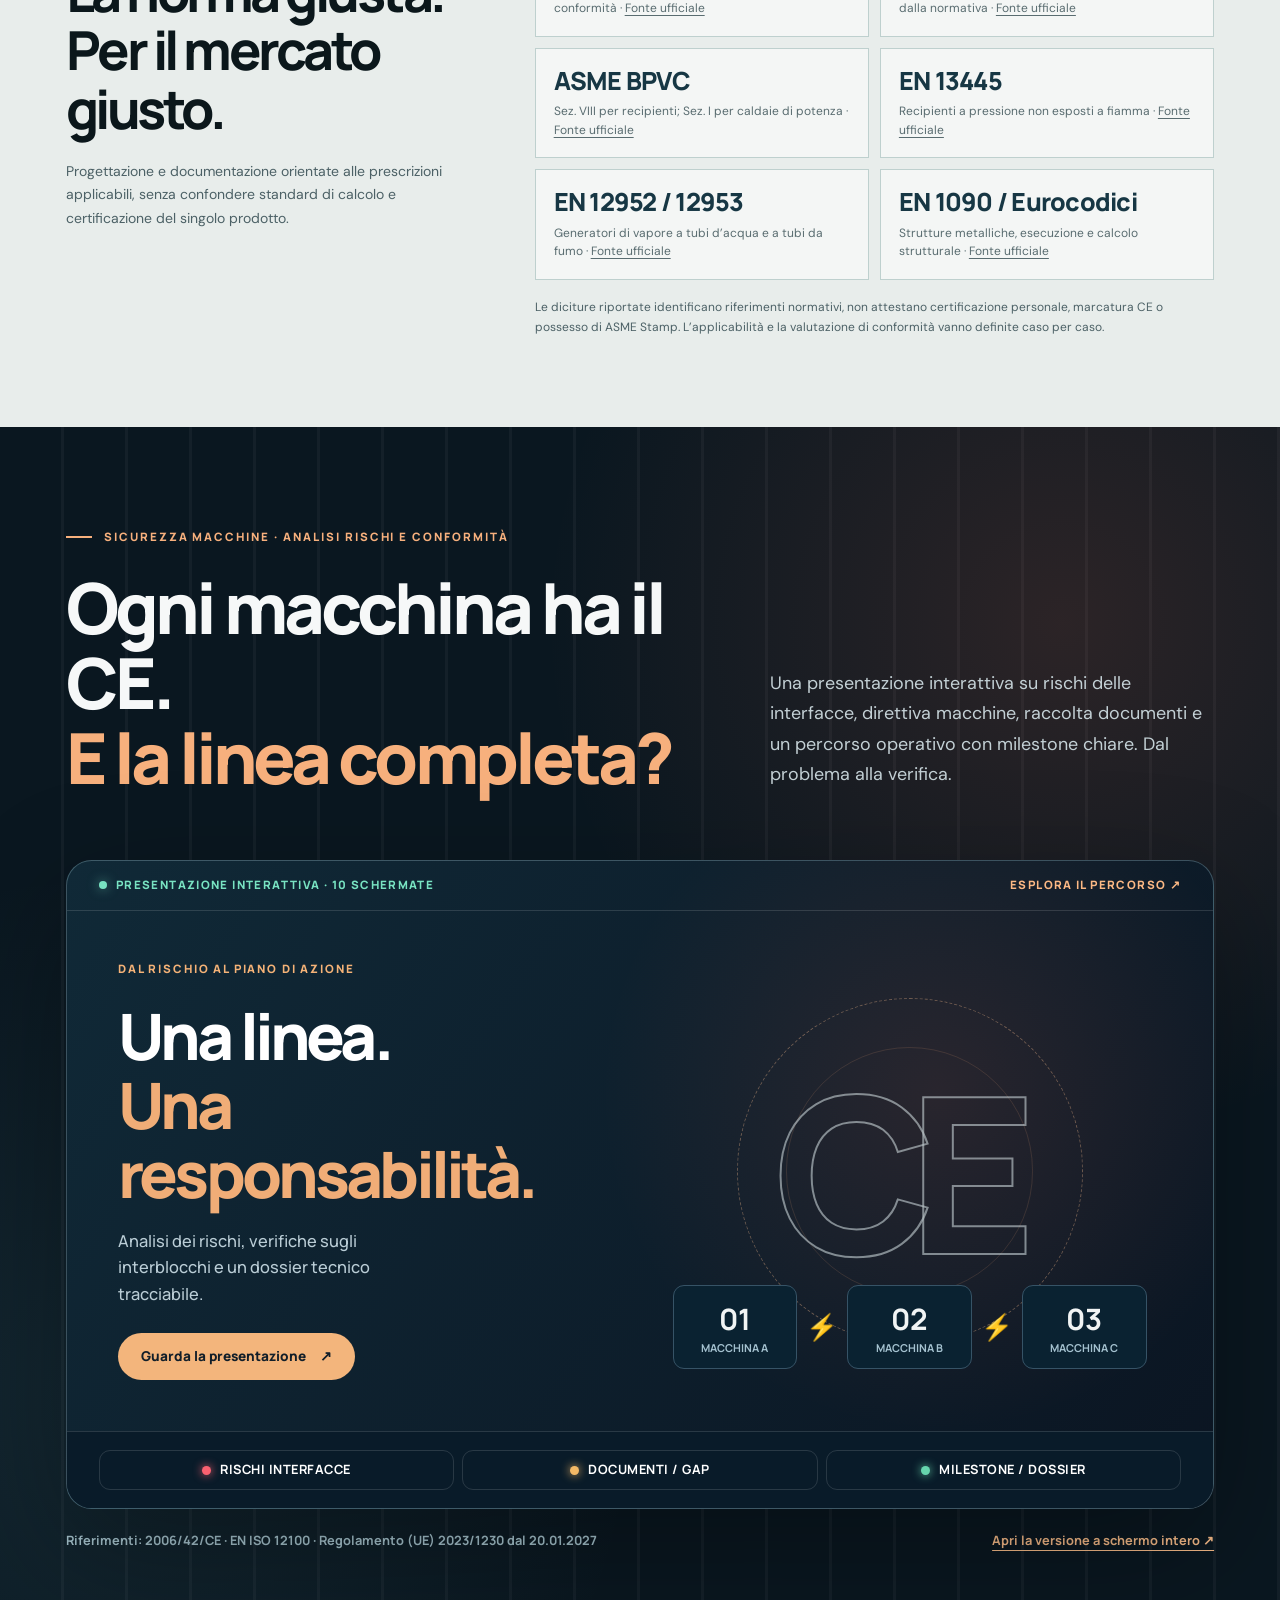
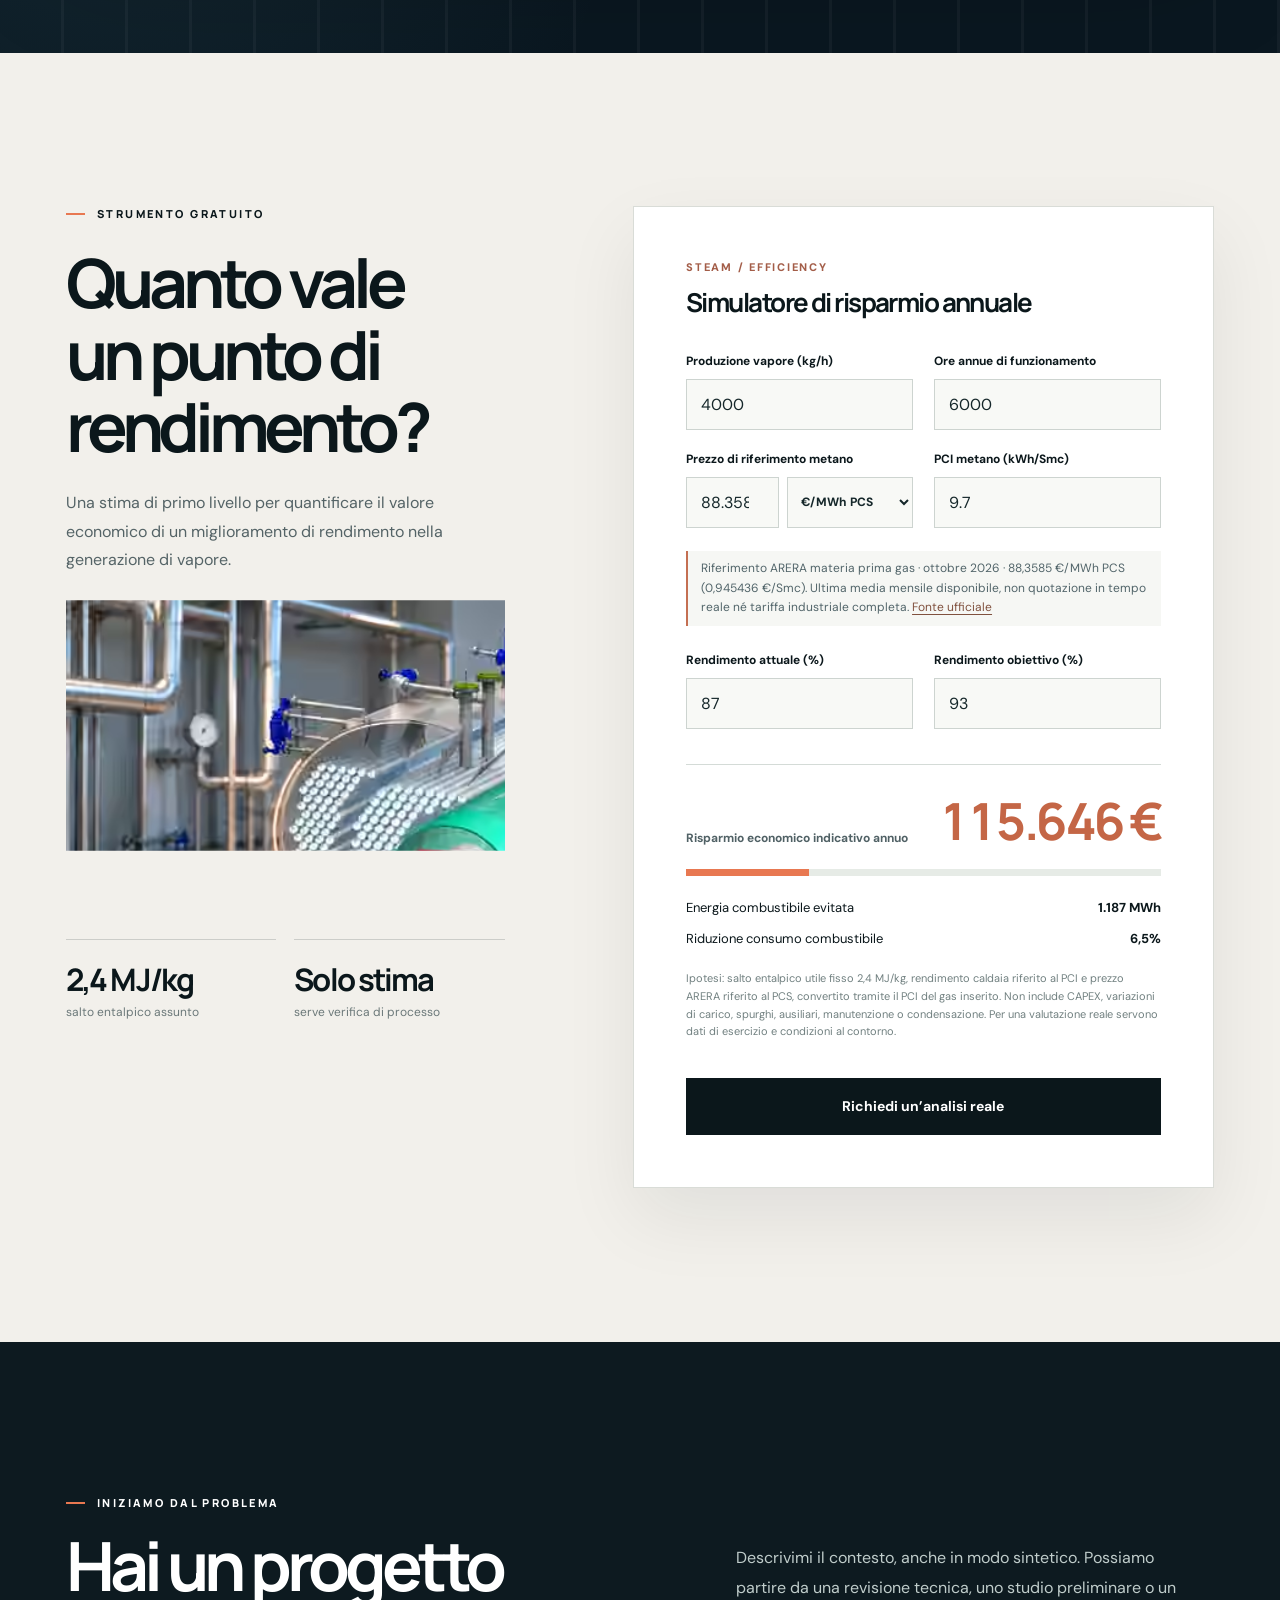
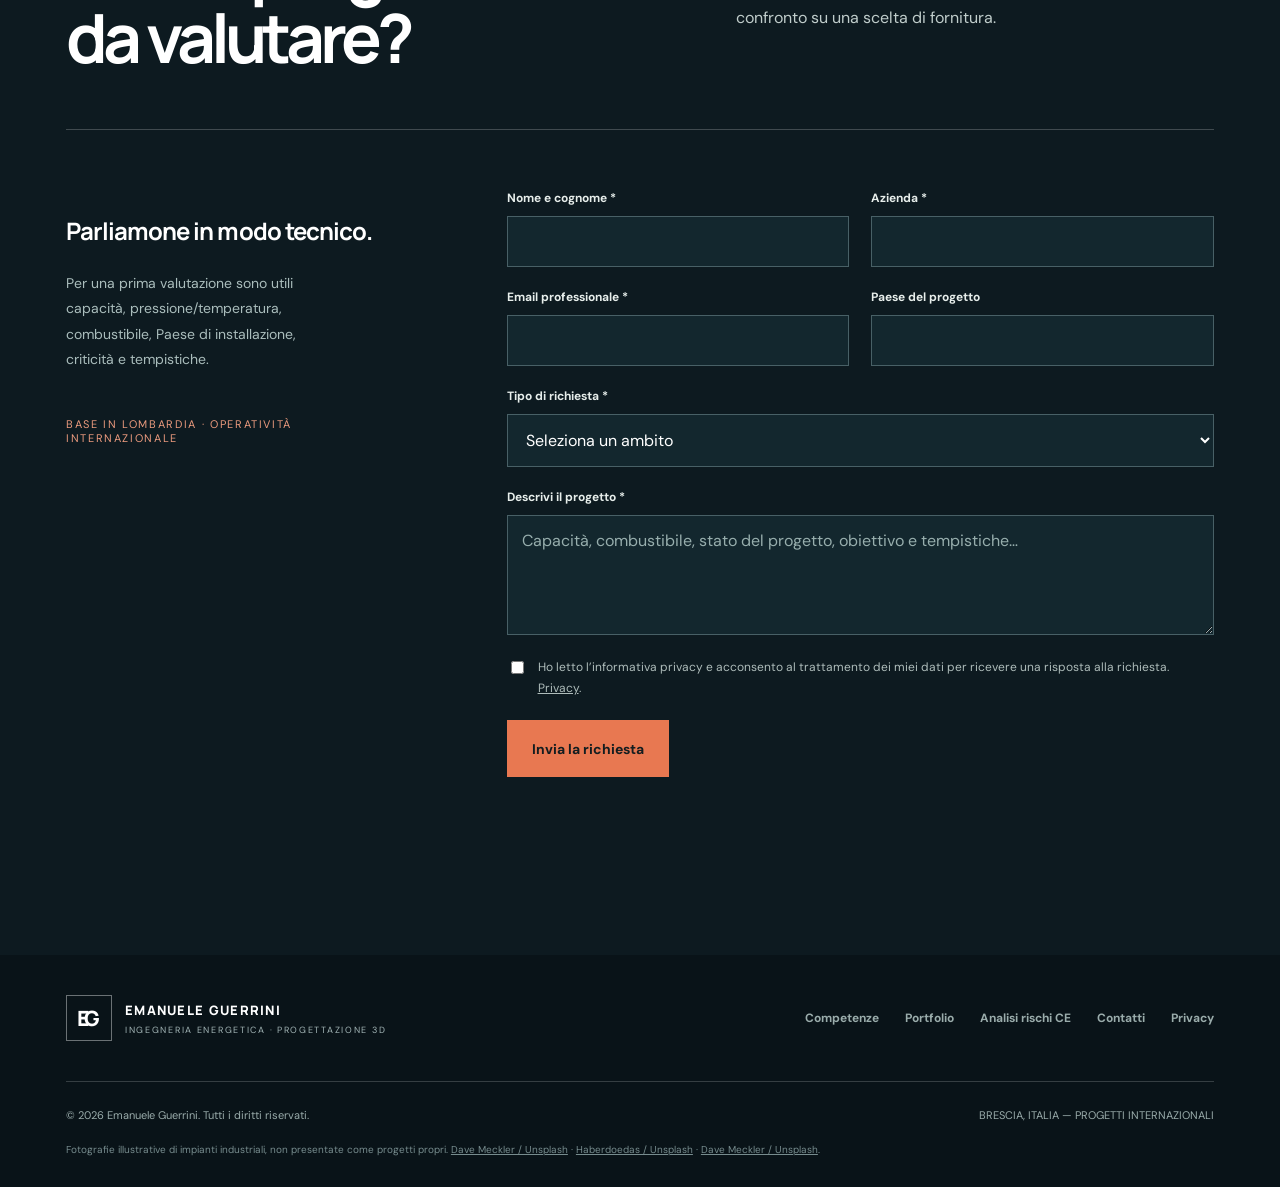
==== commit aa8ea4bc: "Add full-width CE risk assessment preview and homepage link" ====
--- a/index.html
+++ b/index.html
@@ -4,9 +4,9 @@
 <title>Emanuele Guerrini | Ingegnere Energetico e Progettazione Industriale a Brescia</title>
 <meta name="description" content="Emanuele Guerrini, ingegnere energetico a Brescia: progettazione 3D Inventor e SOLIDWORKS, recipienti PED/CE e ASME, caldaie, trattamento fumi, biomassa e tettoie fotovoltaiche."><meta name="robots" content="index,follow,max-image-preview:large"><link rel="canonical" href="https://emanueleguerrini.com/"><link rel="alternate" hreflang="it" href="https://emanueleguerrini.com/"><link rel="alternate" hreflang="en" href="https://emanueleguerrini.com/en/"><link rel="alternate" hreflang="x-default" href="https://emanueleguerrini.com/"><link rel="icon" href="assets/favicon.svg" type="image/svg+xml"><link rel="preconnect" href="https://fonts.googleapis.com"><link rel="preconnect" href="https://fonts.gstatic.com" crossorigin><link rel="preconnect" href="https://images.unsplash.com"><link rel="stylesheet" href="assets/site.css?v=20261111visual"><meta name="twitter:card" content="summary_large_image"><meta property="og:locale" content="it_IT"><meta property="og:type" content="website"><meta property="og:title" content="Emanuele Guerrini | Ingegnere Energetico e Progettazione Industriale a Brescia"><meta property="og:description" content="Emanuele Guerrini, ingegnere energetico a Brescia: progettazione 3D Inventor e SOLIDWORKS, recipienti PED/CE e ASME, caldaie, trattamento fumi, biomassa e tettoie fotovoltaiche."><meta property="og:url" content="https://emanueleguerrini.com/"><meta property="og:image" content="https://emanueleguerrini.com/assets/og-cover.png">
 <script type="application/ld+json">{"@context":"https://schema.org","@graph":[{"@type":"WebSite","@id":"https://emanueleguerrini.com/#website","name":"Emanuele Guerrini | Energy Engineering","url":"https://emanueleguerrini.com/","inLanguage":["it","en"]},{"@type":"Person","@id":"https://emanueleguerrini.com/#person","name":"Emanuele Guerrini","url":"https://emanueleguerrini.com/","jobTitle":"Ingegnere energetico","description":"Emanuele Guerrini, ingegnere energetico a Brescia: progettazione 3D Inventor e SOLIDWORKS, recipienti PED/CE e ASME, caldaie, trattamento fumi, biomassa e tettoie fotovoltaiche.","alumniOf":{"@type":"CollegeOrUniversity","name":"Politecnico di Milano"},"knowsAbout":["Industrial energy engineering","Pressure equipment","PED 2014/68/EU","ASME BPVC","3D mechanical CAD","Autodesk Inventor","SOLIDWORKS","Industrial flue-gas treatment","Biomass and waste-to-energy","Photovoltaic structures"],"sameAs":["https://it.linkedin.com/in/emanuele-guerrini-1a21a1111"]},{"@type":"WebPage","@id":"https://emanueleguerrini.com/#webpage","url":"https://emanueleguerrini.com/","name":"Emanuele Guerrini | Ingegnere Energetico e Progettazione Industriale a Brescia","isPartOf":{"@id":"https://emanueleguerrini.com/#website"},"about":{"@id":"https://emanueleguerrini.com/#person"},"inLanguage":"it","primaryImageOfPage":{"@type":"ImageObject","url":"https://emanueleguerrini.com/assets/og-cover.png"}}]}</script>
-<link rel="stylesheet" href="assets/visual-refinement.css?v=20261111v2"><script src="assets/site.js?v=20261112codes" defer></script><script src="assets/industrial-diagrams.js?v=20261111v2" defer></script><link rel="stylesheet" href="assets/personal-brand-v3.css?v=20261112d"><script src="assets/personal-brand-v3.js?v=20261112a" defer></script><link rel="stylesheet" href="assets/engineering-story-v4.css?v=20261112b"><script src="assets/engineering-story-v4.js?v=20261112b" defer></script></head>
+<link rel="stylesheet" href="assets/visual-refinement.css?v=20261111v2"><script src="assets/site.js?v=20261112codes" defer></script><script src="assets/industrial-diagrams.js?v=20261111v2" defer></script><link rel="stylesheet" href="assets/personal-brand-v3.css?v=20261112d"><script src="assets/personal-brand-v3.js?v=20261112a" defer></script><link rel="stylesheet" href="assets/engineering-story-v4.css?v=20261112b"><script src="assets/engineering-story-v4.js?v=20261112b" defer></script><link rel="stylesheet" href="assets/ce-showcase.css?v=20261112"></head>
 <body><div class="page-scroll-progress" aria-hidden="true"><span></span></div><a class="skip" href="#main">Vai al contenuto</a>
-<header class="site-header"><div class="header-inner wrap"><a class="wordmark" href="index.html" aria-label="Emanuele Guerrini home"><span class="mark" aria-hidden="true">EG</span><span><span class="wordmark-name">EMANUELE GUERRINI</span><span class="wordmark-role">ENERGY SYSTEMS / ADVISORY</span></span></a><nav class="nav-links" id="navigation" data-nav aria-label="Navigazione principale"><a href="#expertise">Competenze</a><a href="#systems">Impianti</a><a href="#projects">Portfolio</a><a href="#cad">CAD 3D</a><a href="#tools">Risparmio</a><a href="#contact">Contatti</a></nav><div class="locale"><a href="index.html" aria-current="page">IT</a><span>/</span><a href="en/index.html" >EN</a></div><a class="header-cta" href="#contact">Presenta un progetto </a><button class="nav-toggle" data-nav-toggle aria-controls="navigation" aria-expanded="false" aria-label="Open menu"><svg viewBox="0 0 24 24" fill="none" stroke="currentColor" stroke-width="1.7"><path d="M2 7h20M2 17h20"/></svg></button></div></header>
+<header class="site-header"><div class="header-inner wrap"><a class="wordmark" href="index.html" aria-label="Emanuele Guerrini home"><span class="mark" aria-hidden="true">EG</span><span><span class="wordmark-name">EMANUELE GUERRINI</span><span class="wordmark-role">ENERGY SYSTEMS / ADVISORY</span></span></a><nav class="nav-links" id="navigation" data-nav aria-label="Navigazione principale"><a href="#expertise">Competenze</a><a href="#systems">Impianti</a><a href="#projects">Portfolio</a><a href="#cad">CAD 3D</a><a href="#rischi-ce">Rischi CE</a><a href="#tools">Risparmio</a><a href="#contact">Contatti</a></nav><div class="locale"><a href="index.html" aria-current="page">IT</a><span>/</span><a href="en/index.html" >EN</a></div><a class="header-cta" href="#contact">Presenta un progetto </a><button class="nav-toggle" data-nav-toggle aria-controls="navigation" aria-expanded="false" aria-label="Open menu"><svg viewBox="0 0 24 24" fill="none" stroke="currentColor" stroke-width="1.7"><path d="M2 7h20M2 17h20"/></svg></button></div></header>
 <main id="main"><section class="hero hero-cinematic" id="top"><div class="hero-canvas" aria-hidden="true"></div><div class="hero-content wrap">
 <div class="hero-headline" data-reveal><div class="eyebrow"><span class="hero-status-dot" aria-hidden="true"></span>EMANUELE GUERRINI · INGEGNERIA ENERGETICA</div><h1>Progetto sistemi industriali.<br><em>Dall'idea alla realtà.</em></h1><p class="hero-intro">Progettazione meccanica 3D, impianti termici, trattamento fumi e soluzioni per l’energia. Un riferimento tecnico dalla fattibilità ai disegni costruttivi.</p>
 <div class="hero-actions"><a class="btn" href="#expertise">Esplora le competenze</a><a class="btn btn-outline" href="#projects">Vedi il portfolio</a></div>
@@ -29,6 +29,32 @@
 <section class="eg-portfolio-v3" id="projects" aria-labelledby="eg-projects-heading"><div class="wrap"><div class="eg-section-kicker">ESPERIENZE & SOLUZIONI</div><div class="eg-section-head"><h2 class="section-title" id="eg-projects-heading">Quello che progetto.<br>Come prende forma.</h2><p>Dal modello tecnico al componente industriale: esempi rappresentativi di ambiti professionali, raccontati con chiarezza e senza claim non verificati.</p></div><div class="eg-project-grid"><article class="eg-project eg-project--wide eg-reveal"><div class="eg-project-media"><img src="assets/portfolio-solar.avif" alt="Rendering illustrativo di una pensilina fotovoltaica per parcheggio" width="1200" height="675" loading="lazy" decoding="async"><span class="eg-photo-index">01 / STRUCTURAL & PV</span><span class="eg-photo-label">RENDER CONCETTUALE / NON FOTO DEL PROGETTO</span></div><div class="eg-project-copy"><span class="eg-project-cat">01 / STRUCTURAL & PV</span><h3>Tettoie fotovoltaiche</h3><p>Carport e coperture in acciaio per parcheggi e piazzali. Analisi preliminare dei carichi, concept strutturale, dettagli di carpenteria e integrazione della produzione fotovoltaica.</p><div class="eg-project-details"><span>Carpenteria metallica</span><span>Vento & neve</span><span>Fotovoltaico</span></div><a class="eg-project-cta" href="#contact" data-request-scope="Other">Richiedi una valutazione tecnica ↗</a></div></article><article class="eg-project  eg-reveal"><div class="eg-project-media"><img src="assets/portfolio-pressure.avif" alt="Rendering illustrativo di recipiente industriale cilindrico in pressione" width="1200" height="675" loading="lazy" decoding="async"><span class="eg-photo-index">02 / PRESSURE EQUIPMENT</span><span class="eg-photo-label">RENDER CONCETTUALE / NON FOTO DEL PROGETTO</span></div><div class="eg-project-copy"><span class="eg-project-cat">02 / PRESSURE EQUIPMENT</span><h3>Recipienti PED, CE e ASME</h3><p>Progettazione e documentazione per serbatoi, generatori e apparecchi in pressione. Materiali, spessori, bocchelli, saldature, WPS/NDT, fascicolo tecnico e verifica dei requisiti applicabili.</p><div class="eg-project-details"><span>PED 2014/68/UE</span><span>Marcatura CE</span><span>ASME BPVC VIII / I</span></div><a class="eg-project-cta" href="#contact" data-request-scope="Other">Richiedi una valutazione tecnica ↗</a></div></article><article class="eg-project  eg-reveal"><div class="eg-project-media"><img src="assets/portfolio-cyclones.avif" alt="Rendering illustrativo di un sistema di separazione delle polveri e multicicloni" width="1200" height="675" loading="lazy" decoding="async"><span class="eg-photo-index">03 / EMISSIONS CONTROL</span><span class="eg-photo-label">RENDER CONCETTUALE / NON FOTO DEL PROGETTO</span></div><div class="eg-project-copy"><span class="eg-project-cat">03 / EMISSIONS CONTROL</span><h3>Sistemi di trattamento fumi</h3><p>Linee complete per la gestione delle polveri: cicloni, multicicloni e filtri a maniche, tramogge e scarico ceneri, ventilatori e condotte. Dimensionamento preliminare, ΔP, manutenzione e integrazione.</p><div class="eg-project-details"><span>Cicloni & multicicloni</span><span>Filtri a maniche</span><span>Gestione polveri</span></div><a class="eg-project-cta" href="#contact" data-request-scope="Other">Richiedi una valutazione tecnica ↗</a></div></article><article class="eg-project eg-project--wide eg-reveal"><div class="eg-project-media"><img src="assets/portfolio-biomass.avif" alt="Rendering illustrativo di impianto a biomassa e recupero energetico" width="1200" height="675" loading="lazy" decoding="async"><span class="eg-photo-index">04 / ENERGY PLANTS</span><span class="eg-photo-label">RENDER CONCETTUALE / NON FOTO DEL PROGETTO</span></div><div class="eg-project-copy"><span class="eg-project-cat">04 / ENERGY PLANTS</span><h3>Biomass & Waste-to-Energy</h3><p>Integrazione di sistemi per la valorizzazione energetica di biomassa e rifiuti: alimentazione combustibile, combustione, produzione vapore, recupero termico, abbattimento emissioni e automazione.</p><div class="eg-project-details"><span>Combustione</span><span>Generazione vapore</span><span>Energy recovery</span></div><a class="eg-project-cta" href="#contact" data-request-scope="Other">Richiedi una valutazione tecnica ↗</a></div></article></div><div class="eg-section-kicker" style="margin-top:42px">Fotografie di contesto, non fotografie di commesse personali</div><div class="eg-real-gallery"><figure><img src="https://images.pexels.com/photos/9799728/pexels-photo-9799728.jpeg?auto=compress&amp;cs=tinysrgb&amp;w=950" width="950" height="640" loading="lazy" decoding="async" alt="Foto reale: parcheggio coperto con pannelli fotovoltaici"><figcaption>Pensiline fotovoltaiche reali · <a href="https://www.pexels.com/photo/cars-parked-on-parking-lot-9799728/" target="_blank" rel="noopener noreferrer">Pexels</a></figcaption></figure><figure><img src="https://images.pexels.com/photos/19895882/pexels-photo-19895882.jpeg?auto=compress&amp;cs=tinysrgb&amp;w=950" width="950" height="640" loading="lazy" decoding="async" alt="Foto reale: progettazione CAD al computer"><figcaption>Postazione CAD in un ufficio tecnico · <a href="https://www.pexels.com/photo/engineer-working-in-office-19895882/" target="_blank" rel="noopener noreferrer">Pexels</a></figcaption></figure><figure><img src="https://images.pexels.com/photos/4372173/pexels-photo-4372173.jpeg?auto=compress&amp;cs=tinysrgb&amp;w=950" width="950" height="640" loading="lazy" decoding="async" alt="Foto reale: centrale termica industriale"><figcaption>Infrastruttura industriale di produzione energia · <a href="https://www.pexels.com/photo/industrial-chimneys-on-power-plant-platform-under-sky-4372173/" target="_blank" rel="noopener noreferrer">Pexels</a></figcaption></figure><figure><img src="https://images.pexels.com/photos/13806340/pexels-photo-13806340.jpeg?auto=compress&amp;cs=tinysrgb&amp;w=950" width="950" height="640" loading="lazy" decoding="async" alt="Fotografia reale di collettori per abbattimento polveri industriali"><figcaption>Depolverazione industriale: collettori e filtri · <a href="https://www.pexels.com/photo/close-up-of-a-bunch-of-dust-collectors-13806340/" target="_blank" rel="noopener noreferrer">Pexels</a></figcaption></figure></div><p class="eg-source-note">Le immagini principali sono rendering concettuali. Le fotografie sono immagini di repertorio con licenza Pexels e non rappresentano opere realizzate personalmente. Gli ambiti descrivono esperienza professionale maturata anche presso aziende terze; la responsabilità, la titolarità degli incarichi e le eventuali certificazioni dipendono dalla specifica commessa.</p></div></section>
 <section class="eg-cad-section" id="cad" aria-labelledby="eg-cad-title"><div class="wrap eg-cad-grid"><div class="eg-reveal"><div class="eg-section-kicker">DALLA CONCEZIONE ALLA PRODUZIONE</div><h2 class="section-title" id="eg-cad-title">Progettazione 3D.<br>Disegni pronti per l’officina.</h2><p class="eg-cad-lead">Un progetto è utile quando chi lo costruisce può leggerlo senza ambiguità. Dalla modellazione parametrica ai disegni d’assieme e di dettaglio, con attenzione a montaggio, tolleranze, materiali e manutenzione.</p><div class="eg-deliverables"><div><strong>01 / 3D</strong>Assiemi parametrici e modelli di prodotto</div><div><strong>02 / 2D</strong>Tavole costruttive, sezioni e dettagli</div><div><strong>03 / BOM</strong>Distinte materiali e componenti</div><div><strong>04 / REVIEW</strong>Verifiche tecniche e documentazione</div></div><div class="eg-software-label">ECOSISTEMA SOFTWARE</div><div class="eg-software" aria-label="ECOSISTEMA SOFTWARE"><span>Autodesk Inventor</span><span>SOLIDWORKS</span><span>AutoCAD</span><span>3D CAD</span></div><a class="eg-inquiry" href="#contact" data-request-scope="Other">Richiedi una valutazione tecnica ↗</a></div><figure class="eg-cad-photo eg-reveal"><img src="https://images.pexels.com/photos/19895882/pexels-photo-19895882.jpeg?auto=compress&amp;cs=tinysrgb&amp;w=1150" alt="Ingegnere al computer durante la progettazione CAD con modelli tecnici" width="1150" height="900" loading="lazy" decoding="async"><figcaption>Fotografia di repertorio · Postazione di progettazione CAD · <a href="https://www.pexels.com/photo/engineer-working-in-office-19895882/" rel="noopener noreferrer" target="_blank">Pexels</a></figcaption></figure></div></section>
 <section class="eg-compliance" id="norme" aria-labelledby="eg-norm-heading"><div class="wrap"><div><div class="eg-section-kicker">CODICI & STANDARD</div><h2 id="eg-norm-heading">La norma giusta.<br>Per il mercato giusto.</h2><p>Progettazione e documentazione orientate alle prescrizioni applicabili, senza confondere standard di calcolo e certificazione del singolo prodotto.</p></div><div class="eg-norm-grid"><div class="eg-norm"><strong>PED 2014/68/UE</strong><span>Attrezzature a pressione: requisiti e valutazione di conformità · <a href="https://single-market-economy.ec.europa.eu/sectors/pressure-equipment-and-gas-appliances/pressure-equipment-sector/pressure-equipment-directive_en" rel="noopener noreferrer" target="_blank">Fonte ufficiale</a></span></div><div class="eg-norm"><strong>CE</strong><span>Marcatura di conformità di prodotto, se prevista dalla normativa · <a href="https://single-market-economy.ec.europa.eu/single-market/goods/ce-marking_en" rel="noopener noreferrer" target="_blank">Fonte ufficiale</a></span></div><div class="eg-norm"><strong>ASME BPVC</strong><span>Sez. VIII per recipienti; Sez. I per caldaie di potenza · <a href="https://www.asme.org/certification-accreditation/boiler-and-pressure-vessel-certification" rel="noopener noreferrer" target="_blank">Fonte ufficiale</a></span></div><div class="eg-norm"><strong>EN 13445</strong><span>Recipienti a pressione non esposti a fiamma · <a href="https://single-market-economy.ec.europa.eu/single-market/goods/european-standards/harmonised-standards/pressure-equipment_en" rel="noopener noreferrer" target="_blank">Fonte ufficiale</a></span></div><div class="eg-norm"><strong>EN 12952 / 12953</strong><span>Generatori di vapore a tubi d’acqua e a tubi da fumo · <a href="https://single-market-economy.ec.europa.eu/single-market/goods/european-standards/harmonised-standards/pressure-equipment_en" rel="noopener noreferrer" target="_blank">Fonte ufficiale</a></span></div><div class="eg-norm"><strong>EN 1090 / Eurocodici</strong><span>Strutture metalliche, esecuzione e calcolo strutturale · <a href="https://single-market-economy.ec.europa.eu/single-market/goods/european-standards/harmonised-standards_en" rel="noopener noreferrer" target="_blank">Fonte ufficiale</a></span></div><p class="eg-norm-note">Le diciture riportate identificano riferimenti normativi, non attestano certificazione personale, marcatura CE o possesso di ASME Stamp. L’applicabilità e la valutazione di conformità vanno definite caso per caso.</p></div></div></section>
+<section class="cep-showcase" id="rischi-ce" aria-labelledby="cep-heading">
+<div class="wrap">
+  <div class="cep-overline">Sicurezza macchine · Analisi rischi e conformità</div>
+  <div class="cep-heading">
+    <h2 id="cep-heading">Ogni macchina ha il CE.<br><em>E la linea completa?</em></h2>
+    <p>Una presentazione interattiva su rischi delle interfacce, direttiva macchine, raccolta documenti e un percorso operativo con milestone chiare. Dal problema alla verifica.</p>
+  </div>
+  <a class="cep-preview" href="CE/" aria-label="Apri la presentazione completa sull'analisi dei rischi e conformità CE degli insiemi di macchine">
+    <div class="cep-preview-top"><span class="cep-status">PRESENTAZIONE INTERATTIVA · 10 SCHERMATE</span><span class="cep-call">ESPLORA IL PERCORSO <span aria-hidden="true">↗</span></span></div>
+    <div class="cep-preview-scene">
+      <div class="cep-preview-copy">
+        <span class="cep-scene-kicker">DAL RISCHIO AL PIANO DI AZIONE</span>
+        <strong>Una linea.<br><em>Una responsabilità.</em></strong>
+        <p>Analisi dei rischi, verifiche sugli interblocchi e un dossier tecnico tracciabile.</p>
+        <span class="cep-underline-link">Guarda la presentazione <span aria-hidden="true">↗</span></span>
+      </div>
+      <div class="cep-preview-visual" aria-hidden="true">
+        <div class="cep-orbit"></div><div class="cep-letters">CE</div>
+        <div class="cep-unit-row"><div class="cep-unit"><b>01</b>MACCHINA A</div><div class="cep-interlock">⚡</div><div class="cep-unit"><b>02</b>MACCHINA B</div><div class="cep-interlock">⚡</div><div class="cep-unit"><b>03</b>MACCHINA C</div></div>
+      </div>
+    </div>
+    <div class="cep-preview-bottom"><span class="cep-checkpoint danger">Rischi interfacce</span><span class="cep-checkpoint warning">Documenti / gap</span><span class="cep-checkpoint good">Milestone / dossier</span></div>
+  </a>
+  <div class="cep-teaser-footer"><span>Riferimenti: 2006/42/CE · EN ISO 12100 · Regolamento (UE) 2023/1230 dal 20.01.2027</span><a href="CE/">Apri la versione a schermo intero ↗</a></div>
+</div>
+</section>
 <section class="calculator section" id="tools"><div class="wrap calc-grid"><div><div class="eyebrow">STRUMENTO GRATUITO</div><h2 class="section-title">Quanto vale<br>un punto di<br>rendimento?</h2><p class="calc-intro">Una stima di primo livello per quantificare il valore economico di un miglioramento di rendimento nella generazione di vapore.</p><figure class="eg-boiler-photo"><img src="assets/portfolio-boiler.avif" alt="Vista sezionata illustrativa di caldaia industriale" loading="lazy" decoding="async" width="960" height="540"><figcaption>Rendering illustrativo della caldaia · I valori di risparmio sono calcolati solo dal simulatore qui a fianco.</figcaption></figure><div class="calc-facts"><div class="calc-fact"><strong>2,4 MJ/kg</strong><small>salto entalpico assunto</small></div><div class="calc-fact"><strong>Solo stima</strong><small>serve verifica di processo</small></div></div></div><div class="calc-card"><div class="calc-label">STEAM / EFFICIENCY</div><h3>Simulatore di risparmio annuale</h3><div class="calc-controls"><div class="field"><label for="calc-steam">Produzione vapore (kg/h)</label><input id="calc-steam" type="number" inputmode="decimal" min="100" max="100000" step="100" value="4000"></div><div class="field"><label for="calc-hours">Ore annue di funzionamento</label><input id="calc-hours" type="number" inputmode="decimal" min="1" max="8760" step="100" value="6000"></div><div class="field gas-price-field"><label for="calc-price">Prezzo di riferimento metano</label><div class="gas-price-input"><input id="calc-price" type="number" inputmode="decimal" min="0" max="1000" step="0.01" value="88.3585"><select id="calc-unit" aria-label="Unità prezzo metano"><option value="mwh">€/MWh PCS</option><option value="smc">€/Smc</option></select></div></div><div class="field gas-lhv-field"><label for="calc-lhv">PCI metano (kWh/Smc)</label><input id="calc-lhv" type="number" inputmode="decimal" min="8" max="11" step="0.1" value="9.7"></div><p class="gas-market-note" id="gas-market-note" role="status">Riferimento ARERA materia prima gas · ottobre 2026 · 88,3585 €/MWh PCS (0,945436 €/Smc). Ultima media mensile disponibile, non quotazione in tempo reale né tariffa industriale completa. <a href="https://www.arera.it/area-operatori/prezzi-e-tariffe/valore-cmemm-vulnerabili" rel="noopener noreferrer" target="_blank">Fonte ufficiale</a></p><div class="field"><label for="calc-efficiency">Rendimento attuale (%)</label><input id="calc-efficiency" type="number" inputmode="decimal" min="40" max="99" step="0.5" value="87"></div><div class="field"><label for="calc-target">Rendimento obiettivo (%)</label><input id="calc-target" type="number" inputmode="decimal" min="41" max="99" step="0.5" value="93"></div></div><div class="calc-results"><div class="calc-main-result"><span>Risparmio economico indicativo annuo</span><output id="calc-euro" aria-live="polite">—</output></div><div class="calc-meter"><i id="calc-meter"></i></div><div class="calc-other"><span>Energia combustibile evitata</span><strong id="calc-energy">—</strong></div><div class="calc-other"><span>Riduzione consumo combustibile</span><strong id="calc-pct">—</strong></div><div class="form-message" id="calc-warning" role="status"></div><p class="disclaimer">Ipotesi: salto entalpico utile fisso 2,4 MJ/kg, rendimento caldaia riferito al PCI e prezzo ARERA riferito al PCS, convertito tramite il PCI del gas inserito. Non include CAPEX, variazioni di carico, spurghi, ausiliari, manutenzione o condensazione. Per una valutazione reale servono dati di esercizio e condizioni al contorno.</p><a class="btn btn-dark" href="#contact" data-request-scope="Feasibility study">Richiedi un’analisi reale </a></div></div></div></section>
 <section class="contact section" id="contact"><div class="wrap"><div class="contact-top"><div><div class="eyebrow">INIZIAMO DAL PROBLEMA</div><h2 class="section-title">Hai un progetto<br>da valutare?</h2></div><p>Descrivimi il contesto, anche in modo sintetico. Possiamo partire da una revisione tecnica, uno studio preliminare o un confronto su una scelta di fornitura.</p></div><div class="contact-grid"><div class="contact-details"><h3>Parliamone in modo tecnico.</h3><p>Per una prima valutazione sono utili capacità, pressione/temperatura, combustibile, Paese di installazione, criticità e tempistiche.</p><div class="location">BASE IN LOMBARDIA · OPERATIVITÀ INTERNAZIONALE</div></div><form class="lead-form" method="post" action="contact.php"><input type="hidden" name="lang" value="it"><div class="field" aria-hidden="true"><label for="website">Website</label><input type="text" name="website" id="website" tabindex="-1" autocomplete="off"></div><div class="field"><label for="lead-name">Nome e cognome *</label><input id="lead-name" name="name" required maxlength="100" autocomplete="name"></div><div class="field"><label for="lead-company">Azienda *</label><input id="lead-company" name="company" required maxlength="120" autocomplete="organization"></div><div class="field"><label for="lead-email">Email professionale *</label><input id="lead-email" name="email" required type="email" maxlength="200" autocomplete="email"></div><div class="field"><label for="lead-country">Paese del progetto</label><input id="lead-country" name="country" maxlength="100" autocomplete="country-name"></div><div class="field full"><label for="project-type">Tipo di richiesta *</label><select name="type" id="project-type" required><option value="">Seleziona un ambito</option><option value="Steam systems">Steam systems</option><option value="Heat recovery">Heat recovery</option><option value="Biomass">Biomass</option><option value="Technical review">Technical review</option><option value="Feasibility study">Feasibility study</option><option value="Other">Other</option></select></div><div class="field full"><label for="lead-message">Descrivi il progetto *</label><textarea id="lead-message" name="message" required maxlength="3500" placeholder="Capacità, combustibile, stato del progetto, obiettivo e tempistiche…"></textarea></div><label class="consent full"><input type="checkbox" name="consent" value="yes" required><span>Ho letto l’informativa privacy e acconsento al trattamento dei miei dati per ricevere una risposta alla richiesta. <a href="privacy.html">Privacy</a>.</span></label><button class="btn" type="submit">Invia la richiesta </button><p class="form-message" id="form-message" role="status"></p></form></div></div></section></main>
-<footer class="footer"><div class="wrap"><div class="footer-top"><a class="wordmark" href="index.html"><span class="mark" aria-hidden="true">EG</span><span><span class="wordmark-name">EMANUELE GUERRINI</span><span class="wordmark-role">Ingegneria energetica · Progettazione 3D</span></span></a><nav class="footer-nav"><a href="#expertise">Competenze</a><a href="#projects">Portfolio</a><a href="#contact">Contatti</a><a href="privacy.html">Privacy</a></nav></div><div class="footer-bottom"><span>© 2026 Emanuele Guerrini. Tutti i diritti riservati.</span><span>BRESCIA, ITALIA — PROGETTI INTERNAZIONALI</span></div><small class="credits">Fotografie illustrative di impianti industriali, non presentate come progetti propri. <a href="https://unsplash.com/photos/industrial-machinery-with-pipes-in-a-factory-N8qVL862CZE" target="_blank" rel="noopener noreferrer">Dave Meckler / Unsplash</a> · <a href="https://unsplash.com/photos/industrial-pipes-and-machinery-inside-a-facility-TWlmgguC8HI" target="_blank" rel="noopener noreferrer">Haberdoedas / Unsplash</a> · <a href="https://unsplash.com/photos/industrial-pipes-and-machinery-in-a-factory-setting-8heCn7nexZc" target="_blank" rel="noopener noreferrer">Dave Meckler / Unsplash</a>.</small></div></footer></body></html>+<footer class="footer"><div class="wrap"><div class="footer-top"><a class="wordmark" href="index.html"><span class="mark" aria-hidden="true">EG</span><span><span class="wordmark-name">EMANUELE GUERRINI</span><span class="wordmark-role">Ingegneria energetica · Progettazione 3D</span></span></a><nav class="footer-nav"><a href="#expertise">Competenze</a><a href="#projects">Portfolio</a><a href="#rischi-ce">Analisi rischi CE</a><a href="#contact">Contatti</a><a href="privacy.html">Privacy</a></nav></div><div class="footer-bottom"><span>© 2026 Emanuele Guerrini. Tutti i diritti riservati.</span><span>BRESCIA, ITALIA — PROGETTI INTERNAZIONALI</span></div><small class="credits">Fotografie illustrative di impianti industriali, non presentate come progetti propri. <a href="https://unsplash.com/photos/industrial-machinery-with-pipes-in-a-factory-N8qVL862CZE" target="_blank" rel="noopener noreferrer">Dave Meckler / Unsplash</a> · <a href="https://unsplash.com/photos/industrial-pipes-and-machinery-inside-a-facility-TWlmgguC8HI" target="_blank" rel="noopener noreferrer">Haberdoedas / Unsplash</a> · <a href="https://unsplash.com/photos/industrial-pipes-and-machinery-in-a-factory-setting-8heCn7nexZc" target="_blank" rel="noopener noreferrer">Dave Meckler / Unsplash</a>.</small></div></footer></body></html>
--- a/assets/ce-showcase.css
+++ b/assets/ce-showcase.css
@@ -0,0 +1,27 @@
+
+/* Large interactive preview: machine-safety risk assessment */
+.cep-showcase{position:relative;overflow:hidden;background:#0a1720;color:#f5f7f7;padding:clamp(74px,8vw,130px) 0 clamp(75px,8vw,135px);isolation:isolate}
+.cep-showcase:before{content:"";position:absolute;inset:0;background:radial-gradient(circle at 83% 16%,rgba(237,109,76,.15),transparent 35%),radial-gradient(circle at 8% 80%,rgba(97,170,188,.11),transparent 35%),linear-gradient(90deg,transparent 96%,rgba(255,255,255,.04) 96%);background-size:auto,auto,64px 64px;z-index:-1}
+.cep-showcase .wrap{max-width:1520px}.cep-overline{font:800 clamp(.72rem,.9vw,.9rem)/1.3 'Manrope',sans-serif;letter-spacing:.17em;text-transform:uppercase;color:#f7b07d;display:flex;align-items:center;gap:12px}.cep-overline:before{content:"";width:26px;height:2px;background:#f7b07d}
+.cep-heading{display:grid;grid-template-columns:1.2fr .8fr;gap:3vw;align-items:end;margin:25px 0 clamp(32px,5vw,70px)}
+.cep-heading h2{font:800 clamp(2.25rem,5.5vw,5.7rem)/1.07 'Manrope',Arial,sans-serif;letter-spacing:-.055em;margin:0;max-width:16ch;color:#f6f8f8}.cep-heading h2 em{font-style:normal;color:#f7b07d}
+.cep-heading p{font-size:clamp(1.04rem,1.4vw,1.24rem);line-height:1.7;color:#c3d0d5;max-width:40ch;margin:0 0 6px}
+.cep-preview{display:block;border:1px solid rgba(162,204,216,.32);border-radius:clamp(17px,2vw,26px);overflow:hidden;color:#fff;background:linear-gradient(125deg,#102937,#0b1522);box-shadow:0 40px 125px rgba(0,0,0,.32);position:relative;isolation:isolate;transition:border-color .3s,box-shadow .3s,translate .3s}
+.cep-preview:focus-visible{outline:4px solid #f3bb75;outline-offset:6px}.cep-preview:hover{translate:0 -6px;border-color:rgba(255,184,113,.8);box-shadow:0 45px 125px rgba(0,0,0,.45)}
+.cep-preview:before{content:"";inset:0;position:absolute;background:radial-gradient(circle at 76% 36%,rgba(230,99,74,.13),transparent 35%);pointer-events:none}
+.cep-preview-top{display:flex;align-items:center;justify-content:space-between;gap:20px;padding:17px clamp(21px,2.5vw,42px);border-bottom:1px solid rgba(255,255,255,.13);font:800 clamp(.7rem,.9vw,.87rem)/1.3 'Manrope',Arial,sans-serif;letter-spacing:.12em;text-transform:uppercase;position:relative}
+.cep-preview-top .cep-status{color:#78e3c2}.cep-preview-top .cep-status:before{content:"";width:8px;height:8px;background:#78e3c2;display:inline-block;border-radius:50%;margin-right:9px;box-shadow:0 0 12px #78e3c299}.cep-preview-top .cep-call{color:#fbb884;white-space:nowrap}
+.cep-preview-scene{min-height:clamp(390px,39vw,590px);position:relative;padding:clamp(26px,4vw,66px);display:grid;grid-template-columns:1fr 1fr;gap:35px;align-items:center}
+.cep-preview-copy{position:relative;z-index:2}.cep-preview-copy .cep-scene-kicker{display:block;font:800 clamp(.68rem,.9vw,.86rem)/1.3 Manrope,sans-serif;color:#f4b277;text-transform:uppercase;letter-spacing:.16em;margin-bottom:24px}
+.cep-preview-copy strong{display:block;font:800 clamp(2.1rem,5vw,5.5rem)/1.08 Manrope,sans-serif;letter-spacing:-.06em;max-width:12ch}.cep-preview-copy strong em{color:#f0ad77;font-style:normal}.cep-preview-copy p{max-width:32ch;font:500 clamp(.91rem,1.28vw,1.16rem)/1.6 Manrope,sans-serif;color:#bacdd6;margin:20px 0 26px}
+.cep-preview-copy .cep-underline-link{display:inline-flex;align-items:center;gap:14px;color:#111e29;background:#f3b57c;border-radius:50px;padding:15px 23px;font:800 clamp(.85rem,1vw,.98rem)/1.25 Manrope,sans-serif;transition:gap .3s}.cep-preview:hover .cep-underline-link{gap:24px}
+.cep-preview-visual{position:relative;height:min(31vw,465px);min-height:320px;display:grid;place-items:center}.cep-orbit{position:absolute;aspect-ratio:1;width:min(27vw,400px);border-radius:50%;border:1px dashed rgba(239,182,136,.38);animation:cep-spin 35s linear infinite}.cep-orbit:after{content:"";position:absolute;inset:14%;border:1px solid rgba(236,159,116,.15);border-radius:50%}.cep-letters{font:800 clamp(6rem,17vw,17rem)/1 Manrope,sans-serif;color:transparent;-webkit-text-stroke:2px rgba(219,230,234,.66);letter-spacing:-.13em;padding-right:.17em;opacity:.82}
+.cep-unit-row{position:absolute;bottom:0;left:3%;right:3%;display:flex;justify-content:center;align-items:stretch;gap:9px}.cep-unit{width:28%;background:#0a2231;border:1px solid #365366;border-radius:11px;padding:13px 7px;text-align:center;font:700 clamp(.65rem,.85vw,.92rem)/1.4 Manrope,sans-serif;color:#a5c2d0}.cep-unit b{display:block;color:#f1f4f4;font-size:clamp(1.5rem,2.3vw,2.4rem)}.cep-interlock{color:#ff6b70;font-size:clamp(1.15rem,2vw,2.3rem);font-weight:800;align-self:center;animation:cep-alert 2.6s ease-in-out infinite}
+.cep-preview-bottom{display:flex;align-items:center;gap:8px;flex-wrap:wrap;padding:18px clamp(20px,2.5vw,42px);background:#091b29;border-top:1px solid rgba(255,255,255,.13)}
+.cep-checkpoint{display:flex;align-items:center;justify-content:center;gap:9px;flex:1;min-width:135px;border:1px solid rgba(255,255,255,.13);border-radius:11px;padding:10px 12px;font:700 clamp(.7rem,1vw,.88rem)/1.4 Manrope,sans-serif;text-transform:uppercase;letter-spacing:.04em}
+.cep-checkpoint:before{content:"";width:9px;height:9px;border-radius:50%;background:var(--cep-status);box-shadow:0 0 10px var(--cep-status)}.cep-checkpoint.danger{--cep-status:#fb6170}.cep-checkpoint.warning{--cep-status:#f4b966}.cep-checkpoint.good{--cep-status:#66d5ad}
+.cep-teaser-footer{display:flex;justify-content:space-between;align-items:center;gap:18px;margin-top:22px;color:#a4c1cb;font:700 clamp(.78rem,1vw,.94rem)/1.5 Manrope,sans-serif}.cep-teaser-footer span{display:inline-flex;gap:9px;align-items:center}.cep-teaser-footer a{color:#f4b987;text-decoration:underline;text-underline-offset:5px}
+@keyframes cep-spin{to{transform:rotate(360deg)}}@keyframes cep-alert{50%{opacity:.28;transform:scale(.92)}}
+@media(max-width:1020px){.cep-heading{grid-template-columns:1fr;gap:14px}.cep-heading p{max-width:60ch}.cep-preview-scene{gap:14px}.cep-preview-visual{height:330px}.cep-unit-row{left:0;right:0}.cep-preview-copy strong{font-size:clamp(2.4rem,5.5vw,4.8rem)}}
+@media(max-width:690px){.cep-showcase{padding:72px 0}.cep-heading{margin:18px 0 27px}.cep-heading h2{font-size:clamp(2.18rem,10vw,3.6rem)}.cep-heading p{font-size:1rem;line-height:1.55}.cep-preview-top{padding:15px 18px;font-size:.65rem;letter-spacing:.06em}.cep-preview-top .cep-call{display:none}.cep-preview-scene{min-height:0;grid-template-columns:1fr;padding:26px 24px 22px;gap:5px}.cep-preview-copy strong{font-size:clamp(2.25rem,9.8vw,3.8rem)}.cep-preview-copy p{font-size:.98rem;margin:13px 0 18px}.cep-preview-copy .cep-scene-kicker{margin-bottom:12px}.cep-preview-copy .cep-underline-link{padding:13px 19px}.cep-preview-visual{height:235px;min-height:0}.cep-orbit{width:215px}.cep-letters{font-size:8.4rem}.cep-unit-row{left:0;right:0;bottom:0}.cep-unit{width:30%;padding:6px 4px;font-size:.59rem}.cep-unit b{font-size:1.15rem}.cep-interlock{font-size:1.1rem}.cep-preview-bottom{padding:11px;gap:6px}.cep-checkpoint{font-size:.62rem;min-width:0;padding:9px 6px;flex-basis:30%}.cep-checkpoint:before{width:6px;height:6px;flex:none}.cep-teaser-footer{flex-direction:column;align-items:flex-start;font-size:.75rem}}
+@media(prefers-reduced-motion:reduce){.cep-orbit,.cep-interlock{animation:none}.cep-preview{transition:none}}
